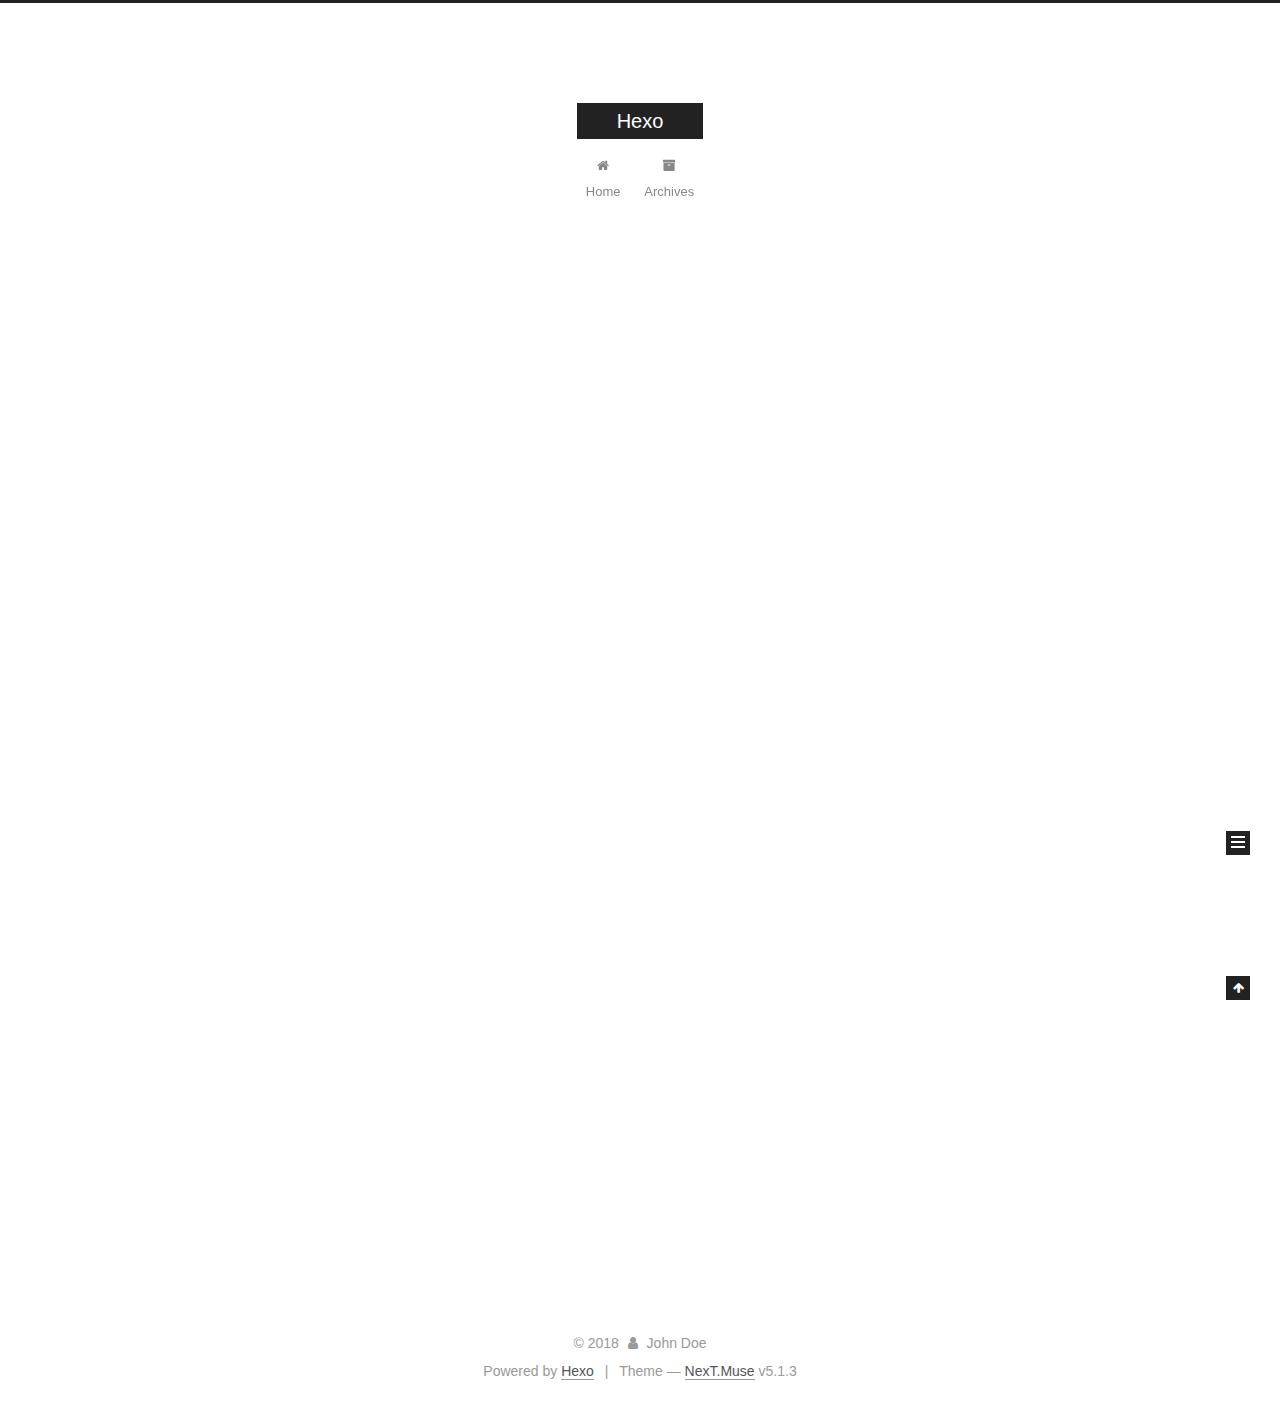
==== index.html @ 01092d9f "Site updated: 2018-11-16 22:41:00" ====
<!DOCTYPE html>



  


<html class="theme-next muse use-motion" lang="">
<head><meta name="generator" content="Hexo 3.8.0">
  <meta charset="UTF-8">
<meta http-equiv="X-UA-Compatible" content="IE=edge">
<meta name="viewport" content="width=device-width, initial-scale=1, maximum-scale=1">
<meta name="theme-color" content="#222">









<meta http-equiv="Cache-Control" content="no-transform">
<meta http-equiv="Cache-Control" content="no-siteapp">
















  
  
  <link href="/lib/fancybox/source/jquery.fancybox.css?v=2.1.5" rel="stylesheet" type="text/css">







<link href="/lib/font-awesome/css/font-awesome.min.css?v=4.6.2" rel="stylesheet" type="text/css">

<link href="/css/main.css?v=5.1.3" rel="stylesheet" type="text/css">


  <link rel="apple-touch-icon" sizes="180x180" href="/images/apple-touch-icon-next.png?v=5.1.3">


  <link rel="icon" type="image/png" sizes="32x32" href="/images/favicon-32x32-next.png?v=5.1.3">


  <link rel="icon" type="image/png" sizes="16x16" href="/images/favicon-16x16-next.png?v=5.1.3">


  <link rel="mask-icon" href="/images/logo.svg?v=5.1.3" color="#222">





  <meta name="keywords" content="Hexo, NexT">










<meta property="og:type" content="website">
<meta property="og:title" content="Hexo">
<meta property="og:url" content="http://yoursite.com/index.html">
<meta property="og:site_name" content="Hexo">
<meta property="og:locale" content="default">
<meta name="twitter:card" content="summary">
<meta name="twitter:title" content="Hexo">



<script type="text/javascript" id="hexo.configurations">
  var NexT = window.NexT || {};
  var CONFIG = {
    root: '/',
    scheme: 'Muse',
    version: '5.1.3',
    sidebar: {"position":"left","display":"post","offset":12,"b2t":false,"scrollpercent":false,"onmobile":false},
    fancybox: true,
    tabs: true,
    motion: {"enable":true,"async":false,"transition":{"post_block":"fadeIn","post_header":"slideDownIn","post_body":"slideDownIn","coll_header":"slideLeftIn","sidebar":"slideUpIn"}},
    duoshuo: {
      userId: '0',
      author: 'Author'
    },
    algolia: {
      applicationID: '',
      apiKey: '',
      indexName: '',
      hits: {"per_page":10},
      labels: {"input_placeholder":"Search for Posts","hits_empty":"We didn't find any results for the search: ${query}","hits_stats":"${hits} results found in ${time} ms"}
    }
  };
</script>



  <link rel="canonical" href="http://yoursite.com/">





  <title>Hexo</title>
  








</head>

<body itemscope="" itemtype="http://schema.org/WebPage" lang="default">

  
  
    
  

  <div class="container sidebar-position-left 
  page-home">
    <div class="headband"></div>

    <header id="header" class="header" itemscope="" itemtype="http://schema.org/WPHeader">
      <div class="header-inner"><div class="site-brand-wrapper">
  <div class="site-meta ">
    

    <div class="custom-logo-site-title">
      <a href="/" class="brand" rel="start">
        <span class="logo-line-before"><i></i></span>
        <span class="site-title">Hexo</span>
        <span class="logo-line-after"><i></i></span>
      </a>
    </div>
      
        <p class="site-subtitle"></p>
      
  </div>

  <div class="site-nav-toggle">
    <button>
      <span class="btn-bar"></span>
      <span class="btn-bar"></span>
      <span class="btn-bar"></span>
    </button>
  </div>
</div>

<nav class="site-nav">
  

  
    <ul id="menu" class="menu">
      
        
        <li class="menu-item menu-item-home">
          <a href="/" rel="section">
            
              <i class="menu-item-icon fa fa-fw fa-home"></i> <br>
            
            Home
          </a>
        </li>
      
        
        <li class="menu-item menu-item-archives">
          <a href="/archives/" rel="section">
            
              <i class="menu-item-icon fa fa-fw fa-archive"></i> <br>
            
            Archives
          </a>
        </li>
      

      
    </ul>
  

  
</nav>



 </div>
    </header>

    <main id="main" class="main">
      <div class="main-inner">
        <div class="content-wrap">
          <div id="content" class="content">
            
  <section id="posts" class="posts-expand">
    
      

  

  
  
  

  <article class="post post-type-normal" itemscope="" itemtype="http://schema.org/Article">
  
  
  
  <div class="post-block">
    <link itemprop="mainEntityOfPage" href="http://yoursite.com/2018/11/16/hello-world/">

    <span hidden itemprop="author" itemscope="" itemtype="http://schema.org/Person">
      <meta itemprop="name" content="John Doe">
      <meta itemprop="description" content="">
      <meta itemprop="image" content="/images/avatar.gif">
    </span>

    <span hidden itemprop="publisher" itemscope="" itemtype="http://schema.org/Organization">
      <meta itemprop="name" content="Hexo">
    </span>

    
      <header class="post-header">

        
        
          <h1 class="post-title" itemprop="name headline">
                
                <a class="post-title-link" href="/2018/11/16/hello-world/" itemprop="url">Hello World</a></h1>
        

        <div class="post-meta">
          <span class="post-time">
            
              <span class="post-meta-item-icon">
                <i class="fa fa-calendar-o"></i>
              </span>
              
                <span class="post-meta-item-text">Posted on</span>
              
              <time title="Post created" itemprop="dateCreated datePublished" datetime="2018-11-16T21:44:17+08:00">
                2018-11-16
              </time>
            

            

            
          </span>

          

          
            
          

          
          

          

          

          

        </div>
      </header>
    

    
    
    
    <div class="post-body" itemprop="articleBody">

      
      

      
        
          
            <p>Welcome to <a href="https://hexo.io/" target="_blank" rel="noopener">Hexo</a>! This is your very first post. Check <a href="https://hexo.io/docs/" target="_blank" rel="noopener">documentation</a> for more info. If you get any problems when using Hexo, you can find the answer in <a href="https://hexo.io/docs/troubleshooting.html" target="_blank" rel="noopener">troubleshooting</a> or you can ask me on <a href="https://github.com/hexojs/hexo/issues" target="_blank" rel="noopener">GitHub</a>.</p>
<h2 id="Quick-Start"><a href="#Quick-Start" class="headerlink" title="Quick Start"></a>Quick Start</h2><h3 id="Create-a-new-post"><a href="#Create-a-new-post" class="headerlink" title="Create a new post"></a>Create a new post</h3><figure class="highlight bash"><table><tr><td class="gutter"><pre><span class="line">1</span><br></pre></td><td class="code"><pre><span class="line">$ hexo new <span class="string">"My New Post"</span></span><br></pre></td></tr></table></figure>
<p>More info: <a href="https://hexo.io/docs/writing.html" target="_blank" rel="noopener">Writing</a></p>
<h3 id="Run-server"><a href="#Run-server" class="headerlink" title="Run server"></a>Run server</h3><figure class="highlight bash"><table><tr><td class="gutter"><pre><span class="line">1</span><br></pre></td><td class="code"><pre><span class="line">$ hexo server</span><br></pre></td></tr></table></figure>
<p>More info: <a href="https://hexo.io/docs/server.html" target="_blank" rel="noopener">Server</a></p>
<h3 id="Generate-static-files"><a href="#Generate-static-files" class="headerlink" title="Generate static files"></a>Generate static files</h3><figure class="highlight bash"><table><tr><td class="gutter"><pre><span class="line">1</span><br></pre></td><td class="code"><pre><span class="line">$ hexo generate</span><br></pre></td></tr></table></figure>
<p>More info: <a href="https://hexo.io/docs/generating.html" target="_blank" rel="noopener">Generating</a></p>
<h3 id="Deploy-to-remote-sites"><a href="#Deploy-to-remote-sites" class="headerlink" title="Deploy to remote sites"></a>Deploy to remote sites</h3><figure class="highlight bash"><table><tr><td class="gutter"><pre><span class="line">1</span><br></pre></td><td class="code"><pre><span class="line">$ hexo deploy</span><br></pre></td></tr></table></figure>
<p>More info: <a href="https://hexo.io/docs/deployment.html" target="_blank" rel="noopener">Deployment</a></p>

          
        
      
    </div>
    
    
    

    

    

    

    <footer class="post-footer">
      

      

      

      
      
        <div class="post-eof"></div>
      
    </footer>
  </div>
  
  
  
  </article>


    
  </section>

  


          </div>
          


          

        </div>
        
          
  
  <div class="sidebar-toggle">
    <div class="sidebar-toggle-line-wrap">
      <span class="sidebar-toggle-line sidebar-toggle-line-first"></span>
      <span class="sidebar-toggle-line sidebar-toggle-line-middle"></span>
      <span class="sidebar-toggle-line sidebar-toggle-line-last"></span>
    </div>
  </div>

  <aside id="sidebar" class="sidebar">
    
    <div class="sidebar-inner">

      

      

      <section class="site-overview-wrap sidebar-panel sidebar-panel-active">
        <div class="site-overview">
          <div class="site-author motion-element" itemprop="author" itemscope="" itemtype="http://schema.org/Person">
            
              <p class="site-author-name" itemprop="name">John Doe</p>
              <p class="site-description motion-element" itemprop="description"></p>
          </div>

          <nav class="site-state motion-element">

            
              <div class="site-state-item site-state-posts">
              
                <a href="/archives/">
              
                  <span class="site-state-item-count">1</span>
                  <span class="site-state-item-name">posts</span>
                </a>
              </div>
            

            

            

          </nav>

          

          <div class="links-of-author motion-element">
            
          </div>

          
          

          
          

          

        </div>
      </section>

      

      

    </div>
  </aside>


        
      </div>
    </main>

    <footer id="footer" class="footer">
      <div class="footer-inner">
        <div class="copyright">&copy; <span itemprop="copyrightYear">2018</span>
  <span class="with-love">
    <i class="fa fa-user"></i>
  </span>
  <span class="author" itemprop="copyrightHolder">John Doe</span>

  
</div>


  <div class="powered-by">Powered by <a class="theme-link" target="_blank" href="https://hexo.io">Hexo</a></div>



  <span class="post-meta-divider">|</span>



  <div class="theme-info">Theme &mdash; <a class="theme-link" target="_blank" href="https://github.com/iissnan/hexo-theme-next">NexT.Muse</a> v5.1.3</div>




        







        
      </div>
    </footer>

    
      <div class="back-to-top">
        <i class="fa fa-arrow-up"></i>
        
      </div>
    

    

  </div>

  

<script type="text/javascript">
  if (Object.prototype.toString.call(window.Promise) !== '[object Function]') {
    window.Promise = null;
  }
</script>









  












  
  
    <script type="text/javascript" src="/lib/jquery/index.js?v=2.1.3"></script>
  

  
  
    <script type="text/javascript" src="/lib/fastclick/lib/fastclick.min.js?v=1.0.6"></script>
  

  
  
    <script type="text/javascript" src="/lib/jquery_lazyload/jquery.lazyload.js?v=1.9.7"></script>
  

  
  
    <script type="text/javascript" src="/lib/velocity/velocity.min.js?v=1.2.1"></script>
  

  
  
    <script type="text/javascript" src="/lib/velocity/velocity.ui.min.js?v=1.2.1"></script>
  

  
  
    <script type="text/javascript" src="/lib/fancybox/source/jquery.fancybox.pack.js?v=2.1.5"></script>
  


  


  <script type="text/javascript" src="/js/src/utils.js?v=5.1.3"></script>

  <script type="text/javascript" src="/js/src/motion.js?v=5.1.3"></script>



  
  

  

  


  <script type="text/javascript" src="/js/src/bootstrap.js?v=5.1.3"></script>



  


  




	





  





  












  





  

  

  

  
  

  

  

  

</body>
</html>
---- css/main.css ----
/* normalize.css v3.0.2 | MIT License | git.io/normalize */
html {
  font-family: sans-serif; /* 1 */
  -ms-text-size-adjust: 100%; /* 2 */
  -webkit-text-size-adjust: 100%; /* 2 */
}
body {
  margin: 0;
}
article,
aside,
details,
figcaption,
figure,
footer,
header,
hgroup,
main,
menu,
nav,
section,
summary {
  display: block;
}
audio,
canvas,
progress,
video {
  display: inline-block; /* 1 */
  vertical-align: baseline; /* 2 */
}
audio:not([controls]) {
  display: none;
  height: 0;
}
[hidden],
template {
  display: none;
}
a {
  background-color: transparent;
}
a:active,
a:hover {
  outline: 0;
}
abbr[title] {
  border-bottom: 1px dotted;
}
b,
strong {
  font-weight: bold;
}
dfn {
  font-style: italic;
}
h1 {
  font-size: 2em;
  margin: 0.67em 0;
}
mark {
  background: #ff0;
  color: #000;
}
small {
  font-size: 80%;
}
sub,
sup {
  font-size: 75%;
  line-height: 0;
  position: relative;
  vertical-align: baseline;
}
sup {
  top: -0.5em;
}
sub {
  bottom: -0.25em;
}
img {
  border: 0;
}
svg:not(:root) {
  overflow: hidden;
}
figure {
  margin: 1em 40px;
}
hr {
  -moz-box-sizing: content-box;
  box-sizing: content-box;
  height: 0;
}
pre {
  overflow: auto;
}
code,
kbd,
pre,
samp {
  font-family: monospace, monospace;
  font-size: 1em;
}
button,
input,
optgroup,
select,
textarea {
  color: inherit; /* 1 */
  font: inherit; /* 2 */
  margin: 0; /* 3 */
}
button {
  overflow: visible;
}
button,
select {
  text-transform: none;
}
button,
html input[type="button"],
input[type="reset"],
input[type="submit"] {
  -webkit-appearance: button; /* 2 */
  cursor: pointer; /* 3 */
}
button[disabled],
html input[disabled] {
  cursor: default;
}
button::-moz-focus-inner,
input::-moz-focus-inner {
  border: 0;
  padding: 0;
}
input {
  line-height: normal;
}
input[type="checkbox"],
input[type="radio"] {
  box-sizing: border-box; /* 1 */
  padding: 0; /* 2 */
}
input[type="number"]::-webkit-inner-spin-button,
input[type="number"]::-webkit-outer-spin-button {
  height: auto;
}
input[type="search"] {
  -webkit-appearance: textfield; /* 1 */
  -moz-box-sizing: content-box;
  -webkit-box-sizing: content-box; /* 2 */
  box-sizing: content-box;
}
input[type="search"]::-webkit-search-cancel-button,
input[type="search"]::-webkit-search-decoration {
  -webkit-appearance: none;
}
fieldset {
  border: 1px solid #c0c0c0;
  margin: 0 2px;
  padding: 0.35em 0.625em 0.75em;
}
legend {
  border: 0; /* 1 */
  padding: 0; /* 2 */
}
textarea {
  overflow: auto;
}
optgroup {
  font-weight: bold;
}
table {
  border-collapse: collapse;
  border-spacing: 0;
}
td,
th {
  padding: 0;
}
::selection {
  background: #262a30;
  color: #fff;
}
body {
  position: relative;
  font-family: 'Lato', "PingFang SC", "Microsoft YaHei", sans-serif;
  font-size: 14px;
  line-height: 2;
  color: #555;
  background: #fff;
}
@media (max-width: 767px) {
  body {
    padding-right: 0 !important;
  }
}
@media (min-width: 768px) and (max-width: 991px) {
  body {
    padding-right: 0 !important;
  }
}
@media (min-width: 1600px) {
  body {
    font-size: 16px;
  }
}
h1,
h2,
h3,
h4,
h5,
h6 {
  margin: 0;
  padding: 0;
  font-weight: bold;
  line-height: 1.5;
  font-family: 'Lato', "PingFang SC", "Microsoft YaHei", sans-serif;
}
h2,
h3,
h4,
h5,
h6 {
  margin: 20px 0 15px;
}
h1 {
  font-size: 22px;
}
@media (max-width: 767px) {
  h1 {
    font-size: 18px;
  }
}
h2 {
  font-size: 20px;
}
@media (max-width: 767px) {
  h2 {
    font-size: 16px;
  }
}
h3 {
  font-size: 18px;
}
@media (max-width: 767px) {
  h3 {
    font-size: 14px;
  }
}
h4 {
  font-size: 16px;
}
@media (max-width: 767px) {
  h4 {
    font-size: 12px;
  }
}
h5 {
  font-size: 14px;
}
@media (max-width: 767px) {
  h5 {
    font-size: 10px;
  }
}
h6 {
  font-size: 12px;
}
@media (max-width: 767px) {
  h6 {
    font-size: 8px;
  }
}
p {
  margin: 0 0 20px 0;
}
a {
  color: #555;
  text-decoration: none;
  outline: none;
  border-bottom: 1px solid #999;
  word-wrap: break-word;
}
a:hover {
  color: #222;
  border-bottom-color: #222;
}
blockquote {
  margin: 0;
  padding: 0;
}
img {
  display: block;
  margin: auto;
  max-width: 100%;
  height: auto;
}
hr {
  margin: 40px 0;
  height: 3px;
  border: none;
  background-color: #ddd;
  background-image: repeating-linear-gradient(-45deg, #fff, #fff 4px, transparent 4px, transparent 8px);
}
blockquote {
  padding: 0 15px;
  color: #666;
  border-left: 4px solid #ddd;
}
blockquote cite::before {
  content: "-";
  padding: 0 5px;
}
dt {
  font-weight: 700;
}
dd {
  margin: 0;
  padding: 0;
}
kbd {
  border: 1px solid #ccc;
  border-radius: 0.2em;
  box-shadow: 0.1em 0.1em 0.2em rgba(0,0,0,0.1);
  background-color: #f9f9f9;
  font-family: inherit;
  background-image: -webkit-linear-gradient(top, #eee, #fff, #eee);
  padding: 0.1em 0.3em;
  white-space: nowrap;
}
.text-left {
  text-align: left;
}
.text-center {
  text-align: center;
}
.text-right {
  text-align: right;
}
.text-justify {
  text-align: justify;
}
.text-nowrap {
  white-space: nowrap;
}
.text-lowercase {
  text-transform: lowercase;
}
.text-uppercase {
  text-transform: uppercase;
}
.text-capitalize {
  text-transform: capitalize;
}
.center-block {
  display: block;
  margin-left: auto;
  margin-right: auto;
}
.clearfix:before,
.clearfix:after {
  content: " ";
  display: table;
}
.clearfix:after {
  clear: both;
}
.pullquote {
  width: 45%;
}
.pullquote.left {
  float: left;
  margin-left: 5px;
  margin-right: 10px;
}
.pullquote.right {
  float: right;
  margin-left: 10px;
  margin-right: 5px;
}
.affix.affix.affix {
  position: fixed;
}
.translation {
  margin-top: -20px;
  font-size: 14px;
  color: #999;
}
.scrollbar-measure {
  width: 100px;
  height: 100px;
  overflow: scroll;
  position: absolute;
  top: -9999px;
}
.use-motion .motion-element {
  opacity: 0;
}
table {
  margin: 20px 0;
  width: 100%;
  border-collapse: collapse;
  border-spacing: 0;
  border: 1px solid #ddd;
  font-size: 14px;
  table-layout: fixed;
  word-wrap: break-all;
}
table>tbody>tr:nth-of-type(odd) {
  background-color: #f9f9f9;
}
table>tbody>tr:hover {
  background-color: #f5f5f5;
}
caption,
th,
td {
  padding: 8px;
  text-align: left;
  vertical-align: middle;
  font-weight: normal;
}
th,
td {
  border-bottom: 3px solid #ddd;
  border-right: 1px solid #eee;
}
th {
  padding-bottom: 10px;
  font-weight: 700;
}
td {
  border-bottom-width: 1px;
}
html,
body {
  height: 100%;
}
.container {
  position: relative;
  min-height: 100%;
}
.header-inner {
  margin: 0 auto;
  padding: 100px 0 70px;
  width: 700px;
}
@media (min-width: 1600px) {
  .container .header-inner {
    width: 900px;
  }
}
.main {
  padding-bottom: 150px;
}
.main-inner {
  margin: 0 auto;
  width: 700px;
}
@media (min-width: 1600px) {
  .container .main-inner {
    width: 900px;
  }
}
.footer {
  position: absolute;
  left: 0;
  bottom: 0;
  width: 100%;
  min-height: 50px;
}
.footer-inner {
  box-sizing: border-box;
  margin: 20px auto;
  width: 700px;
}
@media (min-width: 1600px) {
  .container .footer-inner {
    width: 900px;
  }
}
pre,
.highlight {
  overflow: auto;
  margin: 20px 0;
  padding: 0;
  font-size: 13px;
  color: #4d4d4c;
  background: #f7f7f7;
  line-height: 1.6;
}
pre,
code {
  font-family: consolas, Menlo, "PingFang SC", "Microsoft YaHei", monospace;
}
code {
  padding: 2px 4px;
  word-wrap: break-word;
  color: #555;
  background: #eee;
  border-radius: 3px;
  font-size: 13px;
}
pre {
  padding: 10px;
}
pre code {
  padding: 0;
  color: #4d4d4c;
  background: none;
  text-shadow: none;
}
.highlight {
  border-radius: 1px;
}
.highlight pre {
  border: none;
  margin: 0;
  padding: 10px 0;
}
.highlight table {
  margin: 0;
  width: auto;
  border: none;
}
.highlight td {
  border: none;
  padding: 0;
}
.highlight figcaption {
  font-size: 1em;
  color: #4d4d4c;
  line-height: 1em;
  margin-bottom: 1em;
}
.highlight figcaption:before,
.highlight figcaption:after {
  content: " ";
  display: table;
}
.highlight figcaption:after {
  clear: both;
}
.highlight figcaption a {
  float: right;
  color: #4d4d4c;
}
.highlight figcaption a:hover {
  border-bottom-color: #4d4d4c;
}
.highlight .gutter pre {
  padding-left: 10px;
  padding-right: 10px;
  color: #869194;
  text-align: right;
  background-color: #eff2f3;
}
.highlight .code pre {
  width: 100%;
  padding-left: 10px;
  padding-right: 10px;
  background-color: #f7f7f7;
}
.highlight .line {
  height: 20px;
}
.gutter {
  -webkit-user-select: none;
  -moz-user-select: none;
  -ms-user-select: none;
  user-select: none;
}
.gist table {
  width: auto;
}
.gist table td {
  border: none;
}
pre .deletion {
  background: #fdd;
}
pre .addition {
  background: #dfd;
}
pre .meta {
  color: #8959a8;
}
pre .comment {
  color: #8e908c;
}
pre .variable,
pre .attribute,
pre .tag,
pre .regexp,
pre .ruby .constant,
pre .xml .tag .title,
pre .xml .pi,
pre .xml .doctype,
pre .html .doctype,
pre .css .id,
pre .css .class,
pre .css .pseudo {
  color: #c82829;
}
pre .number,
pre .preprocessor,
pre .built_in,
pre .literal,
pre .params,
pre .constant,
pre .command {
  color: #f5871f;
}
pre .ruby .class .title,
pre .css .rules .attribute,
pre .string,
pre .value,
pre .inheritance,
pre .header,
pre .ruby .symbol,
pre .xml .cdata,
pre .special,
pre .number,
pre .formula {
  color: #718c00;
}
pre .title,
pre .css .hexcolor {
  color: #3e999f;
}
pre .function,
pre .python .decorator,
pre .python .title,
pre .ruby .function .title,
pre .ruby .title .keyword,
pre .perl .sub,
pre .javascript .title,
pre .coffeescript .title {
  color: #4271ae;
}
pre .keyword,
pre .javascript .function {
  color: #8959a8;
}
.full-image.full-image.full-image {
  border: none;
  max-width: 100%;
  width: auto;
  margin: 20px auto;
}
@media (min-width: 992px) {
  .full-image.full-image.full-image {
    max-width: none;
    width: 110%;
    margin: 25px -5%;
  }
}
.blockquote-center,
.page-home .post-type-quote blockquote,
.page-post-detail .post-type-quote blockquote {
  position: relative;
  margin: 40px 0;
  padding: 0;
  border-left: none;
  text-align: center;
}
.blockquote-center::before,
.page-home .post-type-quote blockquote::before,
.page-post-detail .post-type-quote blockquote::before,
.blockquote-center::after,
.page-home .post-type-quote blockquote::after,
.page-post-detail .post-type-quote blockquote::after {
  position: absolute;
  content: ' ';
  display: block;
  width: 100%;
  height: 24px;
  opacity: 0.2;
  background-repeat: no-repeat;
  background-position: 0 -6px;
  background-size: 22px 22px;
}
.blockquote-center::before,
.page-home .post-type-quote blockquote::before,
.page-post-detail .post-type-quote blockquote::before {
  top: -20px;
  background-image: url("../images/quote-l.svg");
  border-top: 1px solid #ccc;
}
.blockquote-center::after,
.page-home .post-type-quote blockquote::after,
.page-post-detail .post-type-quote blockquote::after {
  bottom: -20px;
  background-image: url("../images/quote-r.svg");
  border-bottom: 1px solid #ccc;
  background-position: 100% 8px;
}
.blockquote-center p,
.page-home .post-type-quote blockquote p,
.page-post-detail .post-type-quote blockquote p,
.blockquote-center div,
.page-home .post-type-quote blockquote div,
.page-post-detail .post-type-quote blockquote div {
  text-align: center;
}
.post .post-body .group-picture img {
  box-sizing: border-box;
  padding: 0 3px;
  border: none;
}
.post .group-picture-row {
  overflow: hidden;
  margin-top: 6px;
}
.post .group-picture-row:first-child {
  margin-top: 0;
}
.post .group-picture-column {
  float: left;
}
.page-post-detail .post-body .group-picture-column {
  float: none;
  margin-top: 10px;
  width: auto !important;
}
.page-post-detail .post-body .group-picture-column img {
  margin: 0 auto;
}
.page-archive .group-picture-container {
  overflow: hidden;
}
.page-archive .group-picture-row {
  float: left;
}
.page-archive .group-picture-row:first-child {
  margin-top: 6px;
}
.page-archive .group-picture-column {
  max-width: 150px;
  max-height: 150px;
}
.post-body .note {
  position: relative;
  padding: 15px;
  margin-bottom: 20px;
  border: 1px solid #eee;
  border-left-width: 5px;
  border-radius: 3px;
}
.post-body .note h2,
.post-body .note h3,
.post-body .note h4,
.post-body .note h5,
.post-body .note h6 {
  margin-top: 0;
  margin-bottom: 0;
  border-bottom: initial;
  padding-top: 0 !important;
}
.post-body .note p:first-child,
.post-body .note ul:first-child,
.post-body .note ol:first-child,
.post-body .note table:first-child,
.post-body .note pre:first-child,
.post-body .note blockquote:first-child {
  margin-top: 0;
}
.post-body .note p:last-child,
.post-body .note ul:last-child,
.post-body .note ol:last-child,
.post-body .note table:last-child,
.post-body .note pre:last-child,
.post-body .note blockquote:last-child {
  margin-bottom: 0;
}
.post-body .note.default {
  border-left-color: #777;
}
.post-body .note.default h2,
.post-body .note.default h3,
.post-body .note.default h4,
.post-body .note.default h5,
.post-body .note.default h6 {
  color: #777;
}
.post-body .note.primary {
  border-left-color: #6f42c1;
}
.post-body .note.primary h2,
.post-body .note.primary h3,
.post-body .note.primary h4,
.post-body .note.primary h5,
.post-body .note.primary h6 {
  color: #6f42c1;
}
.post-body .note.info {
  border-left-color: #428bca;
}
.post-body .note.info h2,
.post-body .note.info h3,
.post-body .note.info h4,
.post-body .note.info h5,
.post-body .note.info h6 {
  color: #428bca;
}
.post-body .note.success {
  border-left-color: #5cb85c;
}
.post-body .note.success h2,
.post-body .note.success h3,
.post-body .note.success h4,
.post-body .note.success h5,
.post-body .note.success h6 {
  color: #5cb85c;
}
.post-body .note.warning {
  border-left-color: #f0ad4e;
}
.post-body .note.warning h2,
.post-body .note.warning h3,
.post-body .note.warning h4,
.post-body .note.warning h5,
.post-body .note.warning h6 {
  color: #f0ad4e;
}
.post-body .note.danger {
  border-left-color: #d9534f;
}
.post-body .note.danger h2,
.post-body .note.danger h3,
.post-body .note.danger h4,
.post-body .note.danger h5,
.post-body .note.danger h6 {
  color: #d9534f;
}
.post-body .label {
  display: inline;
  padding: 0 2px;
  white-space: nowrap;
}
.post-body .label.default {
  background-color: #f0f0f0;
}
.post-body .label.primary {
  background-color: #efe6f7;
}
.post-body .label.info {
  background-color: #e5f2f8;
}
.post-body .label.success {
  background-color: #e7f4e9;
}
.post-body .label.warning {
  background-color: #fcf6e1;
}
.post-body .label.danger {
  background-color: #fae8eb;
}
.post-body .tabs {
  position: relative;
  display: block;
  margin-bottom: 20px;
  padding-top: 10px;
}
.post-body .tabs ul.nav-tabs {
  margin: 0;
  padding: 0;
  display: flex;
  margin-bottom: -1px;
}
@media (max-width: 413px) {
  .post-body .tabs ul.nav-tabs {
    display: block;
    margin-bottom: 5px;
  }
}
.post-body .tabs ul.nav-tabs li.tab {
  list-style-type: none !important;
  margin: 0 0.25em 0 0;
  border-top: 3px solid transparent;
  border-left: 1px solid transparent;
  border-right: 1px solid transparent;
}
@media (max-width: 413px) {
  .post-body .tabs ul.nav-tabs li.tab {
    margin: initial;
    border-top: 1px solid transparent;
    border-left: 3px solid transparent;
    border-right: 1px solid transparent;
    border-bottom: 1px solid transparent;
  }
}
.post-body .tabs ul.nav-tabs li.tab a {
  outline: 0;
  border-bottom: initial;
  display: block;
  line-height: 1.8em;
  padding: 0.25em 0.75em;
  transition-duration: 0.2s;
  transition-timing-function: ease-out;
  transition-delay: 0s;
}
.post-body .tabs ul.nav-tabs li.tab a i {
  width: 1.285714285714286em;
}
.post-body .tabs ul.nav-tabs li.tab.active {
  border-top: 3px solid #fc6423;
  border-left: 1px solid #ddd;
  border-right: 1px solid #ddd;
  background-color: #fff;
}
@media (max-width: 413px) {
  .post-body .tabs ul.nav-tabs li.tab.active {
    border-top: 1px solid #ddd;
    border-left: 3px solid #fc6423;
    border-right: 1px solid #ddd;
    border-bottom: 1px solid #ddd;
  }
}
.post-body .tabs ul.nav-tabs li.tab.active a {
  cursor: default;
  color: #555;
}
.post-body .tabs .tab-content {
  background-color: #fff;
}
.post-body .tabs .tab-content .tab-pane {
  border: 1px solid #ddd;
  padding: 20px 20px 0 20px;
}
.post-body .tabs .tab-content .tab-pane:not(.active) {
  display: none !important;
}
.post-body .tabs .tab-content .tab-pane.active {
  display: block !important;
}
.btn {
  display: inline-block;
  padding: 0 20px;
  font-size: 14px;
  color: #fff;
  background: #222;
  border: 2px solid #222;
  text-decoration: none;
  border-radius: 0;
  transition-property: background-color;
  transition-duration: 0.2s;
  transition-timing-function: ease-in-out;
  transition-delay: 0s;
  line-height: 2;
}
.btn:hover {
  border-color: #222;
  color: #222;
  background: #fff;
}
.btn +.btn {
  margin: 0 0 8px 8px;
}
.btn .fa-fw {
  width: 1.285714285714286em;
  text-align: left;
}
.btn-bar {
  display: block;
  width: 22px;
  height: 2px;
  background: #555;
  border-radius: 1px;
}
.btn-bar+.btn-bar {
  margin-top: 4px;
}
.pagination {
  margin: 120px 0 40px;
  text-align: center;
  border-top: 1px solid #eee;
}
.page-number-basic,
.pagination .prev,
.pagination .next,
.pagination .page-number,
.pagination .space {
  display: inline-block;
  position: relative;
  top: -1px;
  margin: 0 10px;
  padding: 0 11px;
}
@media (max-width: 767px) {
  .page-number-basic,
  .pagination .prev,
  .pagination .next,
  .pagination .page-number,
  .pagination .space {
    margin: 0 5px;
  }
}
.pagination .prev,
.pagination .next,
.pagination .page-number {
  border-bottom: 0;
  border-top: 1px solid #eee;
  transition-property: border-color;
  transition-duration: 0.2s;
  transition-timing-function: ease-in-out;
  transition-delay: 0s;
}
.pagination .prev:hover,
.pagination .next:hover,
.pagination .page-number:hover {
  border-top-color: #222;
}
.pagination .space {
  padding: 0;
  margin: 0;
}
.pagination .prev {
  margin-left: 0;
}
.pagination .next {
  margin-right: 0;
}
.pagination .page-number.current {
  color: #fff;
  background: #ccc;
  border-top-color: #ccc;
}
@media (max-width: 767px) {
  .pagination {
    border-top: none;
  }
  .pagination .prev,
  .pagination .next,
  .pagination .page-number {
    margin-bottom: 10px;
    border-top: 0;
    border-bottom: 1px solid #eee;
    padding: 0 10px;
  }
  .pagination .prev:hover,
  .pagination .next:hover,
  .pagination .page-number:hover {
    border-bottom-color: #222;
  }
}
.comments {
  margin: 60px 20px 0;
}
.tag-cloud {
  text-align: center;
}
.tag-cloud a {
  display: inline-block;
  margin: 10px;
}
.back-to-top {
  box-sizing: border-box;
  position: fixed;
  bottom: -100px;
  right: 30px;
  z-index: 1050;
  padding: 0 6px;
  width: 24px;
  background: #222;
  font-size: 12px;
  opacity: 1;
  color: #fff;
  cursor: pointer;
  text-align: center;
  -webkit-transform: translateZ(0);
  transition-property: bottom;
  transition-duration: 0.2s;
  transition-timing-function: ease-in-out;
  transition-delay: 0s;
}
@media (min-width: 768px) and (max-width: 991px) {
  .back-to-top {
    display: none !important;
  }
}
@media (max-width: 767px) {
  .back-to-top {
    display: none !important;
  }
}
.back-to-top.back-to-top-on {
  bottom: 19px;
}
.header {
  background: transparent;
}
.header-inner {
  position: relative;
}
.headband {
  height: 3px;
  background: #222;
}
.site-meta {
  margin: 0;
  text-align: center;
}
@media (max-width: 767px) {
  .site-meta {
    text-align: center;
  }
}
.brand {
  position: relative;
  display: inline-block;
  padding: 0 40px;
  color: #fff;
  background: #222;
  border-bottom: none;
}
.brand:hover {
  color: #fff;
}
.logo {
  display: inline-block;
  margin-right: 5px;
  line-height: 36px;
  vertical-align: top;
}
.site-title {
  display: inline-block;
  vertical-align: top;
  line-height: 36px;
  font-size: 20px;
  font-weight: normal;
  font-family: 'Lato', "PingFang SC", "Microsoft YaHei", sans-serif;
}
.site-subtitle {
  margin-top: 10px;
  font-size: 13px;
  color: #999;
}
.use-motion .brand {
  opacity: 0;
}
.use-motion .logo,
.use-motion .site-title,
.use-motion .site-subtitle {
  opacity: 0;
  position: relative;
  top: -10px;
}
.site-nav-toggle {
  display: none;
  position: absolute;
  top: 10px;
  left: 10px;
}
@media (max-width: 767px) {
  .site-nav-toggle {
    display: block;
  }
}
.site-nav-toggle button {
  margin-top: 2px;
  padding: 9px 10px;
  background: transparent;
  border: none;
}
@media (max-width: 767px) {
  .site-nav {
    display: none;
    margin: 0 -10px;
    padding: 0 10px;
    clear: both;
    border-top: 1px solid #ddd;
  }
}
@media (min-width: 768px) and (max-width: 991px) {
  .site-nav {
    display: block !important;
  }
}
@media (min-width: 992px) {
  .site-nav {
    display: block !important;
  }
}
.menu {
  margin-top: 20px;
  padding-left: 0;
  text-align: center;
}
.menu .menu-item {
  display: inline-block;
  margin: 0 10px;
  list-style: none;
}
@media screen and (max-width: 767px) {
  .menu .menu-item {
    margin-top: 10px;
  }
}
.menu .menu-item a {
  display: block;
  font-size: 13px;
  line-height: inherit;
  border-bottom: 1px solid transparent;
  transition-property: border-color;
  transition-duration: 0.2s;
  transition-timing-function: ease-in-out;
  transition-delay: 0s;
}
.menu .menu-item a:hover {
  border-bottom-color: #222;
}
.menu .menu-item .fa {
  margin-right: 5px;
}
.use-motion .menu-item {
  opacity: 0;
}
.post-body {
  font-family: 'Lato', "PingFang SC", "Microsoft YaHei", sans-serif;
}
@media (max-width: 767px) {
  .post-body {
    word-break: break-word;
  }
}
.post-body .fancybox img {
  display: block !important;
  margin: 0 auto;
  cursor: pointer;
  cursor: zoom-in;
  cursor: -webkit-zoom-in;
}
.post-body .image-caption,
.post-body .figure .caption {
  margin: -20px auto 15px;
  text-align: center;
  font-size: 14px;
  color: #999;
  font-weight: bold;
  line-height: 1;
}
.post-sticky-flag {
  display: inline-block;
  font-size: 16px;
  -ms-transform: rotate(30deg);
  -webkit-transform: rotate(30deg);
  -moz-transform: rotate(30deg);
  -ms-transform: rotate(30deg);
  -o-transform: rotate(30deg);
  transform: rotate(30deg);
}
.use-motion .post-block,
.use-motion .pagination,
.use-motion .comments {
  opacity: 0;
}
.use-motion .post-header {
  opacity: 0;
}
.use-motion .post-body {
  opacity: 0;
}
.use-motion .collection-title {
  opacity: 0;
}
.posts-expand {
  padding-top: 40px;
}
@media (max-width: 767px) {
  .posts-expand {
    margin: 0 20px;
  }
  .post-body pre .gutter pre {
    padding-right: 10px;
  }
  .post-body .highlight {
    margin-left: 0px;
    margin-right: 0px;
    padding: 0;
  }
  .post-body .highlight .gutter pre {
    padding-right: 10px;
  }
}
@media (min-width: 992px) {
  .posts-expand .post-body {
    text-align: justify;
  }
}
.posts-expand .post-body h2,
.posts-expand .post-body h3,
.posts-expand .post-body h4,
.posts-expand .post-body h5,
.posts-expand .post-body h6 {
  padding-top: 10px;
}
.posts-expand .post-body h2 .header-anchor,
.posts-expand .post-body h3 .header-anchor,
.posts-expand .post-body h4 .header-anchor,
.posts-expand .post-body h5 .header-anchor,
.posts-expand .post-body h6 .header-anchor {
  float: right;
  margin-left: 10px;
  color: #ccc;
  border-bottom-style: none;
  visibility: hidden;
}
.posts-expand .post-body h2 .header-anchor:hover,
.posts-expand .post-body h3 .header-anchor:hover,
.posts-expand .post-body h4 .header-anchor:hover,
.posts-expand .post-body h5 .header-anchor:hover,
.posts-expand .post-body h6 .header-anchor:hover {
  color: inherit;
}
.posts-expand .post-body h2:hover .header-anchor,
.posts-expand .post-body h3:hover .header-anchor,
.posts-expand .post-body h4:hover .header-anchor,
.posts-expand .post-body h5:hover .header-anchor,
.posts-expand .post-body h6:hover .header-anchor {
  visibility: visible;
}
.posts-expand .post-body ul li {
  list-style: circle;
}
.posts-expand .post-body img {
  box-sizing: border-box;
  margin: auto;
  padding: 3px;
  border: 1px solid #ddd;
}
.posts-expand .post-body .fancybox img {
  margin: 0 auto 25px;
}
@media (max-width: 767px) {
  .posts-collapse {
    margin: 0 20px;
  }
  .posts-collapse .post-title,
  .posts-collapse .post-meta {
    display: block;
    width: auto;
    text-align: left;
  }
}
.posts-collapse {
  position: relative;
  z-index: 1010;
  margin-left: 55px;
}
.posts-collapse::after {
  content: " ";
  position: absolute;
  top: 20px;
  left: 0;
  margin-left: -2px;
  width: 4px;
  height: 100%;
  background: #f5f5f5;
  z-index: -1;
}
@media (max-width: 767px) {
  .posts-collapse {
    margin: 0 20px;
  }
}
.posts-collapse .collection-title {
  position: relative;
  margin: 60px 0;
}
.posts-collapse .collection-title h1,
.posts-collapse .collection-title h2 {
  margin-left: 20px;
}
.posts-collapse .collection-title small {
  color: #bbb;
  margin-left: 5px;
}
.posts-collapse .collection-title::before {
  content: " ";
  position: absolute;
  left: 0;
  top: 50%;
  margin-left: -4px;
  margin-top: -4px;
  width: 8px;
  height: 8px;
  background: #bbb;
  border-radius: 50%;
}
.posts-collapse .post {
  margin: 30px 0;
}
.posts-collapse .post-header {
  position: relative;
  transition-duration: 0.2s;
  transition-timing-function: ease-in-out;
  transition-delay: 0s;
  transition-property: border;
  border-bottom: 1px dashed #ccc;
}
.posts-collapse .post-header::before {
  content: " ";
  position: absolute;
  left: 0;
  top: 12px;
  width: 6px;
  height: 6px;
  margin-left: -4px;
  background: #bbb;
  border-radius: 50%;
  border: 1px solid #fff;
  transition-duration: 0.2s;
  transition-timing-function: ease-in-out;
  transition-delay: 0s;
  transition-property: background;
}
.posts-collapse .post-header:hover {
  border-bottom-color: #666;
}
.posts-collapse .post-header:hover::before {
  background: #222;
}
.posts-collapse .post-meta {
  position: absolute;
  font-size: 12px;
  left: 20px;
  top: 5px;
}
.posts-collapse .post-comments-count {
  display: none;
}
.posts-collapse .post-title {
  margin-left: 60px;
  font-size: 16px;
  font-weight: normal;
  line-height: inherit;
}
.posts-collapse .post-title::after {
  margin-left: 3px;
  opacity: 0.6;
}
.posts-collapse .post-title a {
  color: #666;
  border-bottom: none;
}
.page-home .post-type-quote .post-header,
.page-post-detail .post-type-quote .post-header,
.page-home .post-type-quote .post-tags,
.page-post-detail .post-type-quote .post-tags {
  display: none;
}
.posts-expand .post-title {
  text-align: center;
  word-break: break-word;
  font-weight: 400;
}
.posts-expand .post-title-link {
  display: inline-block;
  position: relative;
  color: #555;
  border-bottom: none;
  line-height: 1.2;
  vertical-align: top;
}
.posts-expand .post-title-link::before {
  content: "";
  position: absolute;
  width: 100%;
  height: 2px;
  bottom: 0;
  left: 0;
  background-color: #000;
  visibility: hidden;
  -webkit-transform: scaleX(0);
  -moz-transform: scaleX(0);
  -ms-transform: scaleX(0);
  -o-transform: scaleX(0);
  transform: scaleX(0);
  transition-duration: 0.2s;
  transition-timing-function: ease-in-out;
  transition-delay: 0s;
}
.posts-expand .post-title-link:hover::before {
  visibility: visible;
  -webkit-transform: scaleX(1);
  -moz-transform: scaleX(1);
  -ms-transform: scaleX(1);
  -o-transform: scaleX(1);
  transform: scaleX(1);
}
.posts-expand .post-title-link .fa {
  font-size: 16px;
}
.posts-expand .post-meta {
  margin: 3px 0 60px 0;
  color: #999;
  font-family: 'Lato', "PingFang SC", "Microsoft YaHei", sans-serif;
  font-size: 12px;
  text-align: center;
}
.posts-expand .post-meta .post-category-list {
  display: inline-block;
  margin: 0;
  padding: 3px;
}
.posts-expand .post-meta .post-category-list-link {
  color: #999;
}
.posts-expand .post-meta .post-description {
  font-size: 14px;
  margin-top: 2px;
}
.post-meta-divider {
  margin: 0 0.5em;
}
.post-meta-item-icon {
  margin-right: 3px;
}
@media (min-width: 768px) and (max-width: 991px) {
  .post-meta-item-icon {
    display: inline-block;
  }
}
@media (max-width: 767px) {
  .post-meta-item-icon {
    display: inline-block;
  }
}
@media (min-width: 768px) and (max-width: 991px) {
  .post-meta-item-text {
    display: none;
  }
}
@media (max-width: 767px) {
  .post-meta-item-text {
    display: none;
  }
}
@media (max-width: 767px) {
  .posts-expand .post-comments-count {
    display: none;
  }
}
.post-button {
  margin-top: 40px;
}
.posts-expand .post-tags {
  margin-top: 40px;
  text-align: center;
}
.posts-expand .post-tags a {
  display: inline-block;
  margin-right: 10px;
  font-size: 13px;
}
.post-nav {
  display: table;
  margin-top: 15px;
  width: 100%;
  border-top: 1px solid #eee;
}
.post-nav-divider {
  display: table-cell;
  width: 10%;
}
.post-nav-item {
  display: table-cell;
  padding: 10px 0 0 0;
  width: 45%;
  vertical-align: top;
}
.post-nav-item a {
  position: relative;
  display: block;
  line-height: 25px;
  font-size: 14px;
  color: #555;
  border-bottom: none;
}
.post-nav-item a:hover {
  color: #222;
  border-bottom: none;
}
.post-nav-item a:active {
  top: 2px;
}
.post-nav-item .fa {
  position: absolute;
  top: 8px;
  left: 0;
  font-size: 12px;
}
.post-nav-next a {
  padding-left: 15px;
}
.post-nav-prev {
  text-align: right;
}
.post-nav-prev a {
  padding-right: 15px;
}
.post-nav-prev .fa {
  right: 0;
  left: auto;
}
.posts-expand .post-eof {
  display: block;
  margin: 80px auto 60px;
  width: 8%;
  height: 1px;
  background: #ccc;
  text-align: center;
}
.post:last-child .post-eof.post-eof.post-eof {
  display: none;
}
.post-gallery {
  display: table;
  table-layout: fixed;
  width: 100%;
  border-collapse: separate;
}
.post-gallery-row {
  display: table-row;
}
.post-gallery .post-gallery-img {
  display: table-cell;
  text-align: center;
  vertical-align: middle;
  border: none;
}
.post-gallery .post-gallery-img img {
  max-width: 100%;
  max-height: 100%;
  border: none;
}
.fancybox-close,
.fancybox-close:hover {
  border: none;
}
.rtl.post-body p,
.rtl.post-body a,
.rtl.post-body h1,
.rtl.post-body h2,
.rtl.post-body h3,
.rtl.post-body h4,
.rtl.post-body h5,
.rtl.post-body h6,
.rtl.post-body li,
.rtl.post-body ul,
.rtl.post-body ol {
  direction: rtl;
  font-family: UKIJ Ekran;
}
.rtl.post-title {
  font-family: UKIJ Ekran;
}
.sidebar {
  position: fixed;
  right: 0;
  top: 0;
  bottom: 0;
  width: 0;
  z-index: 1040;
  box-shadow: inset 0 2px 6px #000;
  background: #222;
  -webkit-transform: translateZ(0);
}
.sidebar a {
  color: #999;
  border-bottom-color: #555;
}
.sidebar a:hover {
  color: #eee;
}
@media (min-width: 768px) and (max-width: 991px) {
  .sidebar {
    display: none !important;
  }
}
@media (max-width: 767px) {
  .sidebar {
    display: none !important;
  }
}
.sidebar-inner {
  position: relative;
  padding: 20px 10px;
  color: #999;
  text-align: center;
}
.site-overview-wrap {
  overflow: hidden;
}
.site-overview {
  overflow-y: auto;
  overflow-x: hidden;
}
.sidebar-toggle {
  position: fixed;
  right: 30px;
  bottom: 45px;
  width: 14px;
  height: 14px;
  padding: 5px;
  background: #222;
  line-height: 0;
  z-index: 1050;
  cursor: pointer;
  -webkit-transform: translateZ(0);
}
@media (min-width: 768px) and (max-width: 991px) {
  .sidebar-toggle {
    display: none !important;
  }
}
@media (max-width: 767px) {
  .sidebar-toggle {
    display: none !important;
  }
}
.sidebar-toggle-line {
  position: relative;
  display: inline-block;
  vertical-align: top;
  height: 2px;
  width: 100%;
  background: #fff;
  margin-top: 3px;
}
.sidebar-toggle-line:first-child {
  margin-top: 0;
}
.site-author-image {
  display: block;
  margin: 0 auto;
  padding: 2px;
  max-width: 96px;
  height: auto;
  border: 2px solid #333;
}
.site-author-name {
  margin: 5px 0 0;
  text-align: center;
  color: #f5f5f5;
  font-weight: normal;
}
.site-description {
  margin-top: 5px;
  text-align: center;
  font-size: 14px;
  color: #999;
}
.site-state {
  overflow: hidden;
  line-height: 1.4;
  white-space: nowrap;
  text-align: center;
}
.site-state-item {
  display: inline-block;
  padding: 0 15px;
  border-left: 1px solid #333;
}
.site-state-item:first-child {
  border-left: none;
}
.site-state-item a {
  border-bottom: none;
}
.site-state-item-count {
  display: block;
  text-align: center;
  color: inherit;
  font-weight: 600;
  font-size: 18px;
}
.site-state-item-name {
  font-size: 13px;
  color: inherit;
}
.feed-link {
  margin-top: 20px;
}
.feed-link a {
  display: inline-block;
  padding: 0 15px;
  color: #fc6423;
  border: 1px solid #fc6423;
  border-radius: 4px;
}
.feed-link a i {
  color: #fc6423;
  font-size: 14px;
}
.feed-link a:hover {
  color: #fff;
  background: #fc6423;
}
.feed-link a:hover i {
  color: #fff;
}
.links-of-author {
  margin-top: 20px;
}
.links-of-author a {
  display: inline-block;
  vertical-align: middle;
  margin-right: 10px;
  margin-bottom: 10px;
  border-bottom-color: #555;
  font-size: 13px;
}
.links-of-author a:before {
  display: inline-block;
  vertical-align: middle;
  margin-right: 3px;
  content: " ";
  width: 4px;
  height: 4px;
  border-radius: 50%;
  background: #9face4;
}
.links-of-blogroll {
  font-size: 13px;
}
.links-of-blogroll-title {
  margin-top: 20px;
  font-size: 14px;
  font-weight: 600;
}
.links-of-blogroll-list {
  margin: 0;
  padding: 0;
  list-style: none;
}
.links-of-blogroll-item {
  padding: 2px 10px;
}
.links-of-blogroll-item a {
  max-width: 280px;
  box-sizing: border-box;
  display: inline-block;
  overflow: hidden;
  white-space: nowrap;
  text-overflow: ellipsis;
}
.sidebar-nav {
  margin: 0 0 20px;
  padding-left: 0;
}
.sidebar-nav li {
  display: inline-block;
  cursor: pointer;
  border-bottom: 1px solid transparent;
  font-size: 14px;
  color: #555;
}
.sidebar-nav li:hover {
  color: #f5f5f5;
}
.page-post-detail .sidebar-nav-toc {
  padding: 0 5px;
}
.page-post-detail .sidebar-nav-overview {
  margin-left: 10px;
}
.sidebar-nav .sidebar-nav-active {
  color: #87daff;
  border-bottom-color: #87daff;
}
.sidebar-nav .sidebar-nav-active:hover {
  color: #87daff;
}
.sidebar-panel {
  display: none;
}
.sidebar-panel-active {
  display: block;
}
.post-toc-empty {
  font-size: 14px;
  color: #666;
}
.post-toc-wrap {
  overflow: hidden;
}
.post-toc {
  overflow: auto;
}
.post-toc ol {
  margin: 0;
  padding: 0 2px 5px 10px;
  text-align: left;
  list-style: none;
  font-size: 14px;
}
.post-toc ol > ol {
  padding-left: 0;
}
.post-toc ol a {
  transition-duration: 0.2s;
  transition-timing-function: ease-in-out;
  transition-delay: 0s;
  transition-property: all;
  color: #999;
  border-bottom-color: #555;
}
.post-toc ol a:hover {
  color: #ccc;
  border-bottom-color: #ccc;
}
.post-toc .nav-item {
  overflow: hidden;
  text-overflow: ellipsis;
  white-space: nowrap;
  line-height: 1.8;
}
.post-toc .nav .nav-child {
  display: none;
}
.post-toc .nav .active > .nav-child {
  display: block;
}
.post-toc .nav .active-current > .nav-child {
  display: block;
}
.post-toc .nav .active-current > .nav-child > .nav-item {
  display: block;
}
.post-toc .nav .active > a {
  color: #87daff;
  border-bottom-color: #87daff;
}
.post-toc .nav .active-current > a {
  color: #87daff;
}
.post-toc .nav .active-current > a:hover {
  color: #87daff;
}
.footer {
  font-size: 14px;
  color: #999;
}
.footer img {
  border: none;
}
.footer-inner {
  text-align: center;
}
.with-love {
  display: inline-block;
  margin: 0 5px;
}
.powered-by,
.theme-info {
  display: inline-block;
}
.cc-license {
  margin-top: 10px;
  text-align: center;
}
.cc-license .cc-opacity {
  opacity: 0.7;
  border-bottom: none;
}
.cc-license .cc-opacity:hover {
  opacity: 0.9;
}
.cc-license img {
  display: inline-block;
}
.theme-next #ds-thread #ds-reset {
  color: #555;
}
.theme-next #ds-thread #ds-reset .ds-replybox {
  margin-bottom: 30px;
}
.theme-next #ds-thread #ds-reset .ds-replybox .ds-avatar,
.theme-next #ds-reset .ds-avatar img {
  box-shadow: none;
}
.theme-next #ds-thread #ds-reset .ds-textarea-wrapper {
  border-color: #c7d4e1;
  background: none;
  border-top-right-radius: 3px;
  border-top-left-radius: 3px;
}
.theme-next #ds-thread #ds-reset .ds-textarea-wrapper textarea {
  height: 60px;
}
.theme-next #ds-reset .ds-rounded-top {
  border-radius: 0;
}
.theme-next #ds-thread #ds-reset .ds-post-toolbar {
  box-sizing: border-box;
  border: 1px solid #c7d4e1;
  background: #f6f8fa;
}
.theme-next #ds-thread #ds-reset .ds-post-options {
  height: 40px;
  border: none;
  background: none;
}
.theme-next #ds-thread #ds-reset .ds-toolbar-buttons {
  top: 11px;
}
.theme-next #ds-thread #ds-reset .ds-sync {
  top: 5px;
}
.theme-next #ds-thread #ds-reset .ds-post-button {
  top: 4px;
  right: 5px;
  width: 90px;
  height: 30px;
  border: 1px solid #c5ced7;
  border-radius: 3px;
  background-image: linear-gradient(#fbfbfc, #f5f7f9);
  color: #60676d;
}
.theme-next #ds-thread #ds-reset .ds-post-button:hover {
  background-position: 0 -30px;
  color: #60676d;
}
.theme-next #ds-thread #ds-reset .ds-comments-info {
  padding: 10px 0;
}
.theme-next #ds-thread #ds-reset .ds-sort {
  display: none;
}
.theme-next #ds-thread #ds-reset li.ds-tab a.ds-current {
  border: none;
  background: #f6f8fa;
  color: #60676d;
}
.theme-next #ds-thread #ds-reset li.ds-tab a.ds-current:hover {
  background-color: #e9f0f7;
  color: #60676d;
}
.theme-next #ds-thread #ds-reset li.ds-tab a {
  border-radius: 2px;
  padding: 5px;
}
.theme-next #ds-thread #ds-reset .ds-login-buttons p {
  color: #999;
  line-height: 36px;
}
.theme-next #ds-thread #ds-reset .ds-login-buttons .ds-service-list li {
  height: 28px;
}
.theme-next #ds-thread #ds-reset .ds-service-list a {
  background: none;
  padding: 5px;
  border: 1px solid;
  border-radius: 3px;
  text-align: center;
}
.theme-next #ds-thread #ds-reset .ds-service-list a:hover {
  color: #fff;
  background: #666;
}
.theme-next #ds-thread #ds-reset .ds-service-list .ds-weibo {
  color: #fc9b00;
  border-color: #fc9b00;
}
.theme-next #ds-thread #ds-reset .ds-service-list .ds-weibo:hover {
  background: #fc9b00;
}
.theme-next #ds-thread #ds-reset .ds-service-list .ds-qq {
  color: #60a3ec;
  border-color: #60a3ec;
}
.theme-next #ds-thread #ds-reset .ds-service-list .ds-qq:hover {
  background: #60a3ec;
}
.theme-next #ds-thread #ds-reset .ds-service-list .ds-renren {
  color: #2e7ac4;
  border-color: #2e7ac4;
}
.theme-next #ds-thread #ds-reset .ds-service-list .ds-renren:hover {
  background: #2e7ac4;
}
.theme-next #ds-thread #ds-reset .ds-service-list .ds-douban {
  color: #37994c;
  border-color: #37994c;
}
.theme-next #ds-thread #ds-reset .ds-service-list .ds-douban:hover {
  background: #37994c;
}
.theme-next #ds-thread #ds-reset .ds-service-list .ds-kaixin {
  color: #fef20d;
  border-color: #fef20d;
}
.theme-next #ds-thread #ds-reset .ds-service-list .ds-kaixin:hover {
  background: #fef20d;
}
.theme-next #ds-thread #ds-reset .ds-service-list .ds-netease {
  color: #f00;
  border-color: #f00;
}
.theme-next #ds-thread #ds-reset .ds-service-list .ds-netease:hover {
  background: #f00;
}
.theme-next #ds-thread #ds-reset .ds-service-list .ds-sohu {
  color: #ffcb05;
  border-color: #ffcb05;
}
.theme-next #ds-thread #ds-reset .ds-service-list .ds-sohu:hover {
  background: #ffcb05;
}
.theme-next #ds-thread #ds-reset .ds-service-list .ds-baidu {
  color: #2831e0;
  border-color: #2831e0;
}
.theme-next #ds-thread #ds-reset .ds-service-list .ds-baidu:hover {
  background: #2831e0;
}
.theme-next #ds-thread #ds-reset .ds-service-list .ds-google {
  color: #166bec;
  border-color: #166bec;
}
.theme-next #ds-thread #ds-reset .ds-service-list .ds-google:hover {
  background: #166bec;
}
.theme-next #ds-thread #ds-reset .ds-service-list .ds-weixin {
  color: #00ce0d;
  border-color: #00ce0d;
}
.theme-next #ds-thread #ds-reset .ds-service-list .ds-weixin:hover {
  background: #00ce0d;
}
.theme-next #ds-thread #ds-reset .ds-service-list .ds-more-services {
  border: none;
}
.theme-next #ds-thread #ds-reset .ds-service-list .ds-more-services:hover {
  background: none;
}
.theme-next #ds-reset .duoshuo-ua-admin {
  display: inline-block;
  color: #f00;
}
.theme-next #ds-reset .duoshuo-ua-platform,
.theme-next #ds-reset .duoshuo-ua-browser {
  color: #ccc;
}
.theme-next #ds-reset .duoshuo-ua-platform .fa,
.theme-next #ds-reset .duoshuo-ua-browser .fa {
  display: inline-block;
  margin-right: 3px;
}
.theme-next #ds-reset .duoshuo-ua-separator {
  display: inline-block;
  margin-left: 5px;
}
.theme-next .this_ua {
  background-color: #ccc !important;
  border-radius: 4px;
  padding: 0 5px !important;
  margin: 1px 1px !important;
  border: 1px solid #bbb !important;
  color: #fff;
  display: inline-block !important;
}
.theme-next .this_ua.admin {
  background-color: #d9534f !important;
  border-color: #d9534f !important;
}
.theme-next .this_ua.platform.iOS,
.theme-next .this_ua.platform.Mac,
.theme-next .this_ua.platform.Windows {
  background-color: #39b3d7 !important;
  border-color: #46b8da !important;
}
.theme-next .this_ua.platform.Linux {
  background-color: #3a3a3a !important;
  border-color: #1f1f1f !important;
}
.theme-next .this_ua.platform.Android {
  background-color: #00c47d !important;
  border-color: #01b171 !important;
}
.theme-next .this_ua.browser.Mobile,
.theme-next .this_ua.browser.Chrome {
  background-color: #5cb85c !important;
  border-color: #4cae4c !important;
}
.theme-next .this_ua.browser.Firefox {
  background-color: #f0ad4e !important;
  border-color: #eea236 !important;
}
.theme-next .this_ua.browser.Maxthon,
.theme-next .this_ua.browser.IE {
  background-color: #428bca !important;
  border-color: #357ebd !important;
}
.theme-next .this_ua.browser.baidu,
.theme-next .this_ua.browser.UCBrowser,
.theme-next .this_ua.browser.Opera {
  background-color: #d9534f !important;
  border-color: #d43f3a !important;
}
.theme-next .this_ua.browser.Android,
.theme-next .this_ua.browser.QQBrowser {
  background-color: #78ace9 !important;
  border-color: #4cae4c !important;
}
.post-spread {
  margin-top: 20px;
  text-align: center;
}
.jiathis_style {
  display: inline-block;
}
.jiathis_style a {
  border: none;
}
.fa {
  font-family: FontAwesome !important;
}
.post-spread {
  margin-top: 20px;
  text-align: center;
}
.bdshare-slide-button-box a {
  border: none;
}
.bdsharebuttonbox {
  display: inline-block;
}
.bdsharebuttonbox a {
  border: none;
}
.local-search-pop-overlay {
  position: fixed;
  width: 100%;
  height: 100%;
  top: 0;
  left: 0;
  z-index: 2080;
  background-color: rgba(0,0,0,0.3);
}
.local-search-popup {
  display: none;
  position: fixed;
  top: 10%;
  left: 50%;
  margin-left: -350px;
  width: 700px;
  height: 80%;
  padding: 0;
  background: #fff;
  color: #333;
  z-index: 9999;
  border-radius: 5px;
}
@media (max-width: 767px) {
  .local-search-popup {
    padding: 0;
    top: 0;
    left: 0;
    margin: 0;
    width: 100%;
    height: 100%;
    border-radius: 0;
  }
}
.local-search-popup ul.search-result-list {
  padding: 0;
  margin: 0 5px;
}
.local-search-popup p.search-result {
  border-bottom: 1px dashed #ccc;
  padding: 5px 0;
}
.local-search-popup a.search-result-title {
  font-weight: bold;
  font-size: 16px;
}
.local-search-popup .search-keyword {
  border-bottom: 1px dashed #f00;
  font-weight: bold;
  color: #f00;
}
.local-search-popup .local-search-header {
  padding: 5px;
  height: 36px;
  background: #f5f5f5;
  border-top-left-radius: 5px;
  border-top-right-radius: 5px;
}
.local-search-popup #local-search-result {
  overflow: auto;
  position: relative;
  padding: 5px 25px;
  height: calc(100% - 55px);
}
.local-search-popup .local-search-input-wrapper {
  display: inline-block;
  width: calc(100% - 90px);
  height: 36px;
  line-height: 36px;
  padding: 0 5px;
}
.local-search-popup .local-search-input-wrapper input {
  padding: 8px 0;
  height: 20px;
  display: block;
  width: 100%;
  outline: none;
  border: none;
  background: transparent;
  vertical-align: middle;
}
.local-search-popup .search-icon,
.local-search-popup .popup-btn-close {
  display: inline-block;
  font-size: 18px;
  color: #999;
  height: 36px;
  width: 18px;
  padding-left: 10px;
  padding-right: 10px;
}
.local-search-popup .search-icon {
  float: left;
}
.local-search-popup .popup-btn-close {
  border-left: 1px solid #eee;
  float: right;
  cursor: pointer;
}
.local-search-popup #no-result {
  position: absolute;
  left: 50%;
  top: 50%;
  -webkit-transform: translate(-50%, -50%);
  -webkit-transform: translate(-50%, -50%);
  -moz-transform: translate(-50%, -50%);
  -ms-transform: translate(-50%, -50%);
  -o-transform: translate(-50%, -50%);
  transform: translate(-50%, -50%);
  color: #ccc;
}
.site-uv,
.site-pv,
.page-pv {
  display: inline-block;
}
.site-uv .busuanzi-value,
.site-pv .busuanzi-value,
.page-pv .busuanzi-value {
  margin: 0 5px;
}
.site-uv {
  margin-right: 10px;
}
.site-uv::after {
  content: "|";
  padding-left: 10px;
}
.page-archive .archive-page-counter {
  position: relative;
  top: 3px;
  left: 20px;
}
@media (max-width: 767px) {
  .page-archive .archive-page-counter {
    top: 5px;
  }
}
.page-archive .posts-collapse .archive-move-on {
  position: absolute;
  top: 11px;
  left: 0;
  margin-left: -6px;
  width: 10px;
  height: 10px;
  opacity: 0.5;
  background: #555;
  border: 1px solid #fff;
  border-radius: 50%;
}
.category-all-page .category-all-title {
  text-align: center;
}
.category-all-page .category-all {
  margin-top: 20px;
}
.category-all-page .category-list {
  margin: 0;
  padding: 0;
  list-style: none;
}
.category-all-page .category-list-item {
  margin: 5px 10px;
}
.category-all-page .category-list-count {
  color: #bbb;
}
.category-all-page .category-list-count:before {
  display: inline;
  content: " (";
}
.category-all-page .category-list-count:after {
  display: inline;
  content: ") ";
}
.category-all-page .category-list-child {
  padding-left: 10px;
}
#schedule ul#event-list {
  padding-left: 30px;
}
#schedule ul#event-list hr {
  margin: 20px 0 45px 0 !important;
  background: #222;
}
#schedule ul#event-list hr:after {
  display: inline-block;
  content: 'NOW';
  background: #222;
  color: #fff;
  font-weight: bold;
  text-align: right;
  padding: 0 5px;
}
#schedule ul#event-list li.event {
  margin: 20px 0px;
  background: #f9f9f9;
  padding-left: 10px;
  min-height: 40px;
}
#schedule ul#event-list li.event h2.event-summary {
  margin: 0;
  padding-bottom: 3px;
}
#schedule ul#event-list li.event h2.event-summary:before {
  display: inline-block;
  font-family: FontAwesome;
  font-size: 8px;
  content: '\f111';
  vertical-align: middle;
  margin-right: 25px;
  color: #bbb;
}
#schedule ul#event-list li.event span.event-relative-time {
  display: inline-block;
  font-size: 12px;
  font-weight: 400;
  padding-left: 12px;
  color: #bbb;
}
#schedule ul#event-list li.event span.event-details {
  display: block;
  color: #bbb;
  margin-left: 56px;
  padding-top: 3px;
  padding-bottom: 6px;
  text-indent: -24px;
  line-height: 18px;
}
#schedule ul#event-list li.event span.event-details:before {
  text-indent: 0;
  display: inline-block;
  width: 14px;
  font-family: FontAwesome;
  text-align: center;
  margin-right: 9px;
  color: #bbb;
}
#schedule ul#event-list li.event span.event-details.event-location:before {
  content: '\f041';
}
#schedule ul#event-list li.event span.event-details.event-duration:before {
  content: '\f017';
}
#schedule ul#event-list li.event-past {
  background: #fcfcfc;
}
#schedule ul#event-list li.event-past > * {
  opacity: 0.6;
}
#schedule ul#event-list li.event-past h2.event-summary {
  color: #bbb;
}
#schedule ul#event-list li.event-past h2.event-summary:before {
  color: #dfdfdf;
}
#schedule ul#event-list li.event-now {
  background: #222;
  color: #fff;
  padding: 15px 0 15px 10px;
}
#schedule ul#event-list li.event-now h2.event-summary:before {
  -webkit-transform: scale(1.2);
  -moz-transform: scale(1.2);
  -ms-transform: scale(1.2);
  -o-transform: scale(1.2);
  transform: scale(1.2);
  color: #fff;
  animation: dot-flash 1s alternate infinite ease-in-out;
}
#schedule ul#event-list li.event-now * {
  color: #fff !important;
}
@-moz-keyframes dot-flash {
  from {
    opacity: 1;
    -webkit-transform: scale(1.1);
    -moz-transform: scale(1.1);
    -ms-transform: scale(1.1);
    -o-transform: scale(1.1);
    transform: scale(1.1);
  }
  to {
    opacity: 0;
    -webkit-transform: scale(1);
    -moz-transform: scale(1);
    -ms-transform: scale(1);
    -o-transform: scale(1);
    transform: scale(1);
  }
}
@-webkit-keyframes dot-flash {
  from {
    opacity: 1;
    -webkit-transform: scale(1.1);
    -moz-transform: scale(1.1);
    -ms-transform: scale(1.1);
    -o-transform: scale(1.1);
    transform: scale(1.1);
  }
  to {
    opacity: 0;
    -webkit-transform: scale(1);
    -moz-transform: scale(1);
    -ms-transform: scale(1);
    -o-transform: scale(1);
    transform: scale(1);
  }
}
@-o-keyframes dot-flash {
  from {
    opacity: 1;
    -webkit-transform: scale(1.1);
    -moz-transform: scale(1.1);
    -ms-transform: scale(1.1);
    -o-transform: scale(1.1);
    transform: scale(1.1);
  }
  to {
    opacity: 0;
    -webkit-transform: scale(1);
    -moz-transform: scale(1);
    -ms-transform: scale(1);
    -o-transform: scale(1);
    transform: scale(1);
  }
}
@keyframes dot-flash {
  from {
    opacity: 1;
    -webkit-transform: scale(1.1);
    -moz-transform: scale(1.1);
    -ms-transform: scale(1.1);
    -o-transform: scale(1.1);
    transform: scale(1.1);
  }
  to {
    opacity: 0;
    -webkit-transform: scale(1);
    -moz-transform: scale(1);
    -ms-transform: scale(1);
    -o-transform: scale(1);
    transform: scale(1);
  }
}
.page-post-detail .sidebar-toggle-line {
  background: #87daff;
}
.page-post-detail .comments {
  overflow: hidden;
}
@media (max-width: 767px) {
  .header-inner,
  .container .main-inner,
  .footer-inner {
    width: auto;
  }
}
embed {
  display: block;
  margin: 0px auto 25px auto;
}
.custom-logo .site-meta-headline {
  text-align: center;
}
.custom-logo .brand {
  background: none;
}
.custom-logo .site-title {
  margin: 10px auto 0;
  font-size: 24px;
  color: #222;
}
.custom-logo .site-title a {
  border: none;
}
.custom-logo-image {
  margin: 0 auto;
  padding: 5px;
  max-width: 150px;
  background: #fff;
}
@media (max-width: 767px) {
  .site-nav {
    position: absolute;
    left: 0;
    top: 52px;
    margin: 0;
    width: 100%;
    padding: 0;
    background: #fff;
    border-bottom: 1px solid #ddd;
    z-index: 1050;
  }
}
@media (max-width: 767px) {
  .menu {
    text-align: left;
  }
}
@media (max-width: 767px) {
  .menu .menu-item {
    display: block;
    margin: 0 10px;
    vertical-align: top;
  }
}
@media (max-width: 767px) {
  .menu .menu-item br {
    display: none;
  }
}
@media (max-width: 767px) {
  .menu .menu-item a {
    padding: 5px 10px;
  }
}
.menu .menu-item .fa {
  margin-right: 0;
}
.site-search form {
  display: none;
}
.links-of-blogroll-inline .links-of-blogroll-item {
  display: inline-block;
}
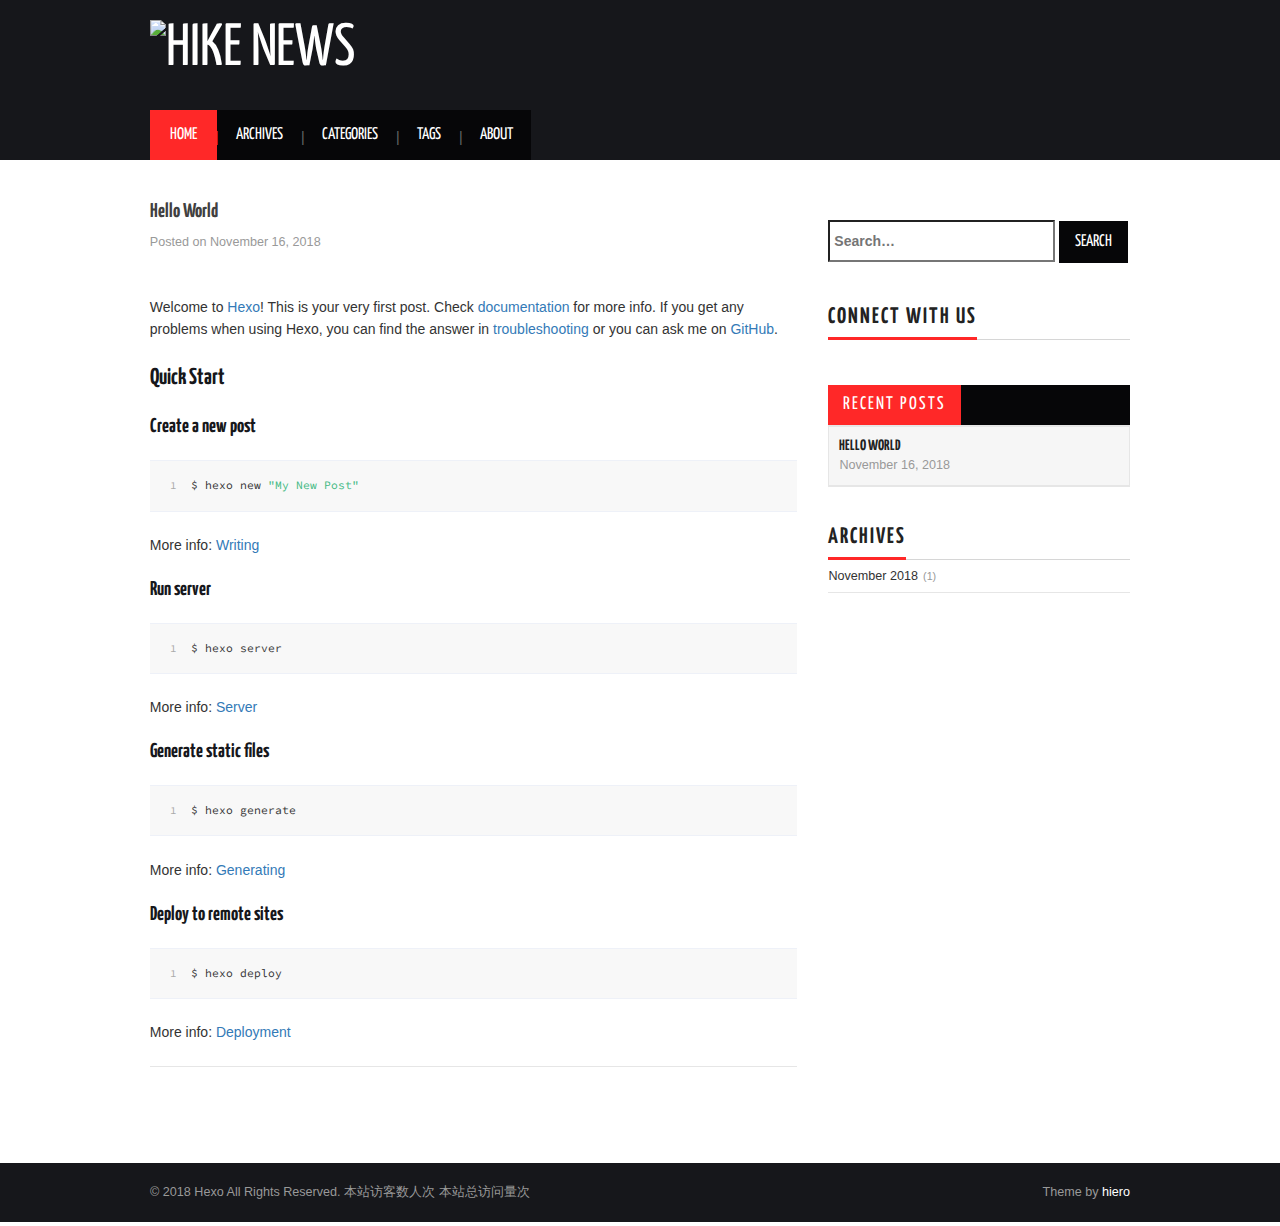
==== commit 854e9da2: "Site updated: 2018-11-16 23:19:23" ====
--- a/index.html
+++ b/index.html
@@ -1,306 +1,158 @@
 <!DOCTYPE html>
-
-
-
-  
-
-
-<html class="theme-next muse use-motion" lang="">
+<html>
 <head><meta name="generator" content="Hexo 3.8.0">
-  <meta charset="UTF-8">
-<meta http-equiv="X-UA-Compatible" content="IE=edge">
-<meta name="viewport" content="width=device-width, initial-scale=1, maximum-scale=1">
-<meta name="theme-color" content="#222">
-
-
-
-
-
-
-
-
-
-<meta http-equiv="Cache-Control" content="no-transform">
-<meta http-equiv="Cache-Control" content="no-siteapp">
-
-
-
-
-
-
-
-
-
-
-
-
-
-
-
-
-  
-  
-  <link href="/lib/fancybox/source/jquery.fancybox.css?v=2.1.5" rel="stylesheet" type="text/css">
-
-
-
-
-
-
-
-<link href="/lib/font-awesome/css/font-awesome.min.css?v=4.6.2" rel="stylesheet" type="text/css">
-
-<link href="/css/main.css?v=5.1.3" rel="stylesheet" type="text/css">
-
-
-  <link rel="apple-touch-icon" sizes="180x180" href="/images/apple-touch-icon-next.png?v=5.1.3">
-
-
-  <link rel="icon" type="image/png" sizes="32x32" href="/images/favicon-32x32-next.png?v=5.1.3">
-
-
-  <link rel="icon" type="image/png" sizes="16x16" href="/images/favicon-16x16-next.png?v=5.1.3">
-
-
-  <link rel="mask-icon" href="/images/logo.svg?v=5.1.3" color="#222">
-
-
-
-
-
-  <meta name="keywords" content="Hexo, NexT">
-
-
-
-
-
-
-
-
-
-
-<meta property="og:type" content="website">
+  <meta charset="utf-8">
+
+  <!-- PACE Progress Bar START -->
+  
+    <script src="https://raw.githubusercontent.com/HubSpot/pace/v1.0.2/pace.min.js"></script>
+    <link rel="stylesheet" href="https://github.com/HubSpot/pace/raw/master/themes/orange/pace-theme-flash.css">
+  
+  
+
+  <!-- PACE Progress Bar START -->
+
+  
+  <title>Hexo</title>
+  <meta name="viewport" content="width=device-width, initial-scale=1, maximum-scale=1">
+  
+  
+  
+  
+  <meta property="og:type" content="website">
 <meta property="og:title" content="Hexo">
 <meta property="og:url" content="http://yoursite.com/index.html">
 <meta property="og:site_name" content="Hexo">
 <meta property="og:locale" content="default">
 <meta name="twitter:card" content="summary">
 <meta name="twitter:title" content="Hexo">
-
-
-
-<script type="text/javascript" id="hexo.configurations">
-  var NexT = window.NexT || {};
-  var CONFIG = {
-    root: '/',
-    scheme: 'Muse',
-    version: '5.1.3',
-    sidebar: {"position":"left","display":"post","offset":12,"b2t":false,"scrollpercent":false,"onmobile":false},
-    fancybox: true,
-    tabs: true,
-    motion: {"enable":true,"async":false,"transition":{"post_block":"fadeIn","post_header":"slideDownIn","post_body":"slideDownIn","coll_header":"slideLeftIn","sidebar":"slideUpIn"}},
-    duoshuo: {
-      userId: '0',
-      author: 'Author'
-    },
-    algolia: {
-      applicationID: '',
-      apiKey: '',
-      indexName: '',
-      hits: {"per_page":10},
-      labels: {"input_placeholder":"Search for Posts","hits_empty":"We didn't find any results for the search: ${query}","hits_stats":"${hits} results found in ${time} ms"}
-    }
-  };
-</script>
-
-
-
-  <link rel="canonical" href="http://yoursite.com/">
-
-
-
-
-
-  <title>Hexo</title>
-  
-
-
-
-
-
-
-
-
+  
+    <link rel="alternate" href="/atom.xml" title="Hexo" type="application/atom+xml">
+  
+  <link rel="icon" href="/css/images/favicon.ico">
+  
+    <link href="//fonts.googleapis.com/css?family=Source+Code+Pro" rel="stylesheet" type="text/css">
+  
+  <link href="https://fonts.googleapis.com/css?family=Open+Sans|Montserrat:700" rel="stylesheet" type="text/css">
+  <link href="https://fonts.googleapis.com/css?family=Roboto:400,300,300italic,400italic" rel="stylesheet" type="text/css">
+  <link href="https://cdn.bootcss.com/font-awesome/4.6.3/css/font-awesome.min.css" rel="stylesheet">
+  <style type="text/css">
+    @font-face{font-family:futura-pt;src:url(https://use.typekit.net/af/9749f0/00000000000000000001008f/27/l?subset_id=2&fvd=n5) format("woff2");font-weight:500;font-style:normal;}
+    @font-face{font-family:futura-pt;src:url(https://use.typekit.net/af/90cf9f/000000000000000000010091/27/l?subset_id=2&fvd=n7) format("woff2");font-weight:500;font-style:normal;}
+    @font-face{font-family:futura-pt;src:url(https://use.typekit.net/af/8a5494/000000000000000000013365/27/l?subset_id=2&fvd=n4) format("woff2");font-weight:lighter;font-style:normal;}
+    @font-face{font-family:futura-pt;src:url(https://use.typekit.net/af/d337d8/000000000000000000010095/27/l?subset_id=2&fvd=i4) format("woff2");font-weight:400;font-style:italic;}</style>
+    
+  <link rel="stylesheet" id="athemes-headings-fonts-css" href="//fonts.googleapis.com/css?family=Yanone+Kaffeesatz%3A200%2C300%2C400%2C700&amp;ver=4.6.1" type="text/css" media="all">
+  <link rel="stylesheet" href="/css/style.css">
+
+  <script src="https://code.jquery.com/jquery-3.1.1.min.js"></script>
+
+  <!-- Bootstrap core CSS -->
+  <link rel="stylesheet" href="https://netdna.bootstrapcdn.com/bootstrap/3.0.2/css/bootstrap.min.css">
+  <link rel="stylesheet" href="/css/hiero.css">
+  <link rel="stylesheet" href="/css/glyphs.css">
+  
+
+  <!-- Custom CSS -->
+  <link rel="stylesheet" href="/css/my.css">
+  <!-- Google Adsense -->
+  
 </head>
-
-<body itemscope="" itemtype="http://schema.org/WebPage" lang="default">
-
-  
-  
-    
-  
-
-  <div class="container sidebar-position-left 
-  page-home">
-    <div class="headband"></div>
-
-    <header id="header" class="header" itemscope="" itemtype="http://schema.org/WPHeader">
-      <div class="header-inner"><div class="site-brand-wrapper">
-  <div class="site-meta ">
-    
-
-    <div class="custom-logo-site-title">
-      <a href="/" class="brand" rel="start">
-        <span class="logo-line-before"><i></i></span>
-        <span class="site-title">Hexo</span>
-        <span class="logo-line-after"><i></i></span>
-      </a>
-    </div>
-      
-        <p class="site-subtitle"></p>
-      
-  </div>
-
-  <div class="site-nav-toggle">
-    <button>
-      <span class="btn-bar"></span>
-      <span class="btn-bar"></span>
-      <span class="btn-bar"></span>
-    </button>
-  </div>
-</div>
-
-<nav class="site-nav">
-  
-
-  
-    <ul id="menu" class="menu">
-      
+</html>
+<script>
+var themeMenus = {};
+
+  themeMenus["/"] = "Home"; 
+
+  themeMenus["/archives/"] = "Archives"; 
+
+  themeMenus["/categories/"] = "Categories"; 
+
+  themeMenus["/tags/"] = "Tags"; 
+
+  themeMenus["/about/"] = "About"; 
+
+</script>
+
+
+  <body>
+
+
+  <header id="allheader" class="site-header" role="banner">
+  <div class="clearfix container">
+      <div class="site-branding">
+
+          <h1 class="site-title">
+            
+              <a href="/" rel="home">
+                <img style="margin-bottom: 10px;" width="100px" height="100px" alt="Hike News" src=" /assets/logo.jpg">
+              </a>
+            
+          </h1>
+
+          
+            
+          <nav id="main-navigation" class="main-navigation" role="navigation">
+            <a class="nav-open">Menu</a>
+            <a class="nav-close">Close</a>
+            <div class="clearfix sf-menu">
+
+              <ul id="main-nav" class="nmenu sf-js-enabled">
+                    
+                      <li class="menu-item menu-item-type-custom menu-item-object-custom menu-item-home menu-item-1663"> <a class="" href="/">Home</a> </li>
+                    
+                      <li class="menu-item menu-item-type-custom menu-item-object-custom menu-item-home menu-item-1663"> <a class="" href="/archives/">Archives</a> </li>
+                    
+                      <li class="menu-item menu-item-type-custom menu-item-object-custom menu-item-home menu-item-1663"> <a class="" href="/categories/">Categories</a> </li>
+                    
+                      <li class="menu-item menu-item-type-custom menu-item-object-custom menu-item-home menu-item-1663"> <a class="" href="/tags/">Tags</a> </li>
+                    
+                      <li class="menu-item menu-item-type-custom menu-item-object-custom menu-item-home menu-item-1663"> <a class="" href="/about/">About</a> </li>
+                    
+              </ul>
+            </div>
+          </nav>
+
+
+      </div>
+  </div>
+</header>
+
+
+
+
+  <div id="container">
+    <div id="wrap">
+            
+      <div id="content" class="outer">
         
-        <li class="menu-item menu-item-home">
-          <a href="/" rel="section">
-            
-              <i class="menu-item-icon fa fa-fw fa-home"></i> <br>
-            
-            Home
-          </a>
-        </li>
-      
+          <section id="main">
+  
+    <article id="post-hello-world" class="article article-type-post" itemscope="" itemprop="blogPost">
+  <div id="articleInner" class="clearfix post-1016 post type-post status-publish format-standard has-post-thumbnail hentry category-template-2 category-uncategorized tag-codex tag-edge-case tag-featured-image tag-image tag-template">
+    
+    
+      <header class="article-header">
         
-        <li class="menu-item menu-item-archives">
-          <a href="/archives/" rel="section">
-            
-              <i class="menu-item-icon fa fa-fw fa-archive"></i> <br>
-            
-            Archives
-          </a>
-        </li>
-      
-
-      
-    </ul>
-  
-
-  
-</nav>
-
-
-
- </div>
-    </header>
-
-    <main id="main" class="main">
-      <div class="main-inner">
-        <div class="content-wrap">
-          <div id="content" class="content">
-            
-  <section id="posts" class="posts-expand">
-    
-      
-
-  
-
-  
-  
-  
-
-  <article class="post post-type-normal" itemscope="" itemtype="http://schema.org/Article">
-  
-  
-  
-  <div class="post-block">
-    <link itemprop="mainEntityOfPage" href="http://yoursite.com/2018/11/16/hello-world/">
-
-    <span hidden itemprop="author" itemscope="" itemtype="http://schema.org/Person">
-      <meta itemprop="name" content="John Doe">
-      <meta itemprop="description" content="">
-      <meta itemprop="image" content="/images/avatar.gif">
-    </span>
-
-    <span hidden itemprop="publisher" itemscope="" itemtype="http://schema.org/Organization">
-      <meta itemprop="name" content="Hexo">
-    </span>
-
-    
-      <header class="post-header">
-
-        
-        
-          <h1 class="post-title" itemprop="name headline">
-                
-                <a class="post-title-link" href="/2018/11/16/hello-world/" itemprop="url">Hello World</a></h1>
-        
-
-        <div class="post-meta">
-          <span class="post-time">
-            
-              <span class="post-meta-item-icon">
-                <i class="fa fa-calendar-o"></i>
-              </span>
-              
-                <span class="post-meta-item-text">Posted on</span>
-              
-              <time title="Post created" itemprop="dateCreated datePublished" datetime="2018-11-16T21:44:17+08:00">
-                2018-11-16
-              </time>
-            
-
-            
-
-            
-          </span>
-
-          
-
-          
-            
-          
-
-          
-          
-
-          
-
-          
-
-          
-
-        </div>
+  
+    <h1 class="thumb" itemprop="name">
+      <a class="article-title" href="/2018/11/16/hello-world/">Hello World</a>
+    </h1>
+  
+
       </header>
     
-
-    
-    
-    
-    <div class="post-body" itemprop="articleBody">
-
-      
-      
-
-      
-        
-          
-            <p>Welcome to <a href="https://hexo.io/" target="_blank" rel="noopener">Hexo</a>! This is your very first post. Check <a href="https://hexo.io/docs/" target="_blank" rel="noopener">documentation</a> for more info. If you get any problems when using Hexo, you can find the answer in <a href="https://hexo.io/docs/troubleshooting.html" target="_blank" rel="noopener">troubleshooting</a> or you can ask me on <a href="https://github.com/hexojs/hexo/issues" target="_blank" rel="noopener">GitHub</a>.</p>
+    <div class="article-meta">
+      
+	Posted on <a href="/2018/11/16/hello-world/" class="article-date">
+	  <time datetime="2018-11-16T13:44:17.541Z" itemprop="datePublished">November 16, 2018</time>
+	</a>
+
+      
+    </div>
+    <div class="article-entry" itemprop="articleBody">
+      
+        <p>Welcome to <a href="https://hexo.io/" target="_blank" rel="noopener">Hexo</a>! This is your very first post. Check <a href="https://hexo.io/docs/" target="_blank" rel="noopener">documentation</a> for more info. If you get any problems when using Hexo, you can find the answer in <a href="https://hexo.io/docs/troubleshooting.html" target="_blank" rel="noopener">troubleshooting</a> or you can ask me on <a href="https://github.com/hexojs/hexo/issues" target="_blank" rel="noopener">GitHub</a>.</p>
 <h2 id="Quick-Start"><a href="#Quick-Start" class="headerlink" title="Quick Start"></a>Quick Start</h2><h3 id="Create-a-new-post"><a href="#Create-a-new-post" class="headerlink" title="Create a new post"></a>Create a new post</h3><figure class="highlight bash"><table><tr><td class="gutter"><pre><span class="line">1</span><br></pre></td><td class="code"><pre><span class="line">$ hexo new <span class="string">"My New Post"</span></span><br></pre></td></tr></table></figure>
 <p>More info: <a href="https://hexo.io/docs/writing.html" target="_blank" rel="noopener">Writing</a></p>
 <h3 id="Run-server"><a href="#Run-server" class="headerlink" title="Run server"></a>Run server</h3><figure class="highlight bash"><table><tr><td class="gutter"><pre><span class="line">1</span><br></pre></td><td class="code"><pre><span class="line">$ hexo server</span><br></pre></td></tr></table></figure>
@@ -310,309 +162,278 @@
 <h3 id="Deploy-to-remote-sites"><a href="#Deploy-to-remote-sites" class="headerlink" title="Deploy to remote sites"></a>Deploy to remote sites</h3><figure class="highlight bash"><table><tr><td class="gutter"><pre><span class="line">1</span><br></pre></td><td class="code"><pre><span class="line">$ hexo deploy</span><br></pre></td></tr></table></figure>
 <p>More info: <a href="https://hexo.io/docs/deployment.html" target="_blank" rel="noopener">Deployment</a></p>
 
-          
+      
+    </div>
+    <footer class="entry-meta entry-footer">
+      
+      
+      
+            
+      
+    </footer>
+  </div>
+  
+</article>
+
+<!-- Table of Contents -->
+
+    
+
+  
+
+
+</section>
+          <aside id="sidebar">
+  
+    <div class="widget-wrap" style="margin: 20px 0;">
+	<div id="search-form-wrap">
+
+    <form class="search-form">
+        <label style="width: 75%;">
+            <span class="screen-reader-text">Search for:</span>
+            <input type="search" class="search-field" style="height: 42px;" placeholder=" Search…" value="" name="s" title="Search for:">
+        </label>
+        <input type="submit" class="search-form-submit" value="Search">
+    </form>
+    <div class="ins-search">
+    <div class="ins-search-mask"></div>
+    <div class="ins-search-container">
+        <div class="ins-input-wrapper">
+            <input type="text" class="ins-search-input" placeholder="Type something...">
+            <span class="ins-close ins-selectable"><i class="fa fa-times-circle"></i></span>
+        </div>
+        <div class="ins-section-wrapper">
+            <div class="ins-section-container"></div>
+        </div>
+    </div>
+</div>
+<script>
+(function (window) {
+    var INSIGHT_CONFIG = {
+        TRANSLATION: {
+            POSTS: 'Posts',
+            PAGES: 'Pages',
+            CATEGORIES: 'Categories',
+            TAGS: 'Tags',
+            UNTITLED: '(Untitled)',
+        },
+        ROOT_URL: '/',
+        CONTENT_URL: '/content.json',
+    };
+    window.INSIGHT_CONFIG = INSIGHT_CONFIG;
+})(window);
+</script>
+<script src="/js/insight.js"></script>
+
+</div>
+</div>
+  
+    
+  <div class="widget-wrap">
+    <h3 class="widget-title">Connect With Us</h3>
+    <div class="widget widget_athemes_social_icons">
+
+    	<ul class="clearfix widget-social-icons">   
+    	
+          
+     			  <li><a href="https://github.com/" title="Github"><i class="fa fa-github" aria-hidden="true"></i></a></li> 
+          
+   		
+          
+     			  <li><a href="http://geowind.org" title="Weibo"><i class="fa fa-weibo" aria-hidden="true"></i></a></li> 
+          
+   		
+          
+     			  <li><a href="http://geowind.org" title="Twitter"><i class="fa fa-twitter" aria-hidden="true"></i></a></li> 
+          
+   		
+          
+     			  <li><a href="http://geowind.org" title="Pinterest"><i class="fa fa-pinterest" aria-hidden="true"></i></a></li> 
+          
+   		
+          
+     			  <li><a href="http://geowind.org" title="Flickr"><i class="fa fa-flickr" aria-hidden="true"></i></a></li> 
+          
+   		
+          
+            <li><a href="mailto:http://geowind.org?subject=请联系我&body=我能帮你什么" title="email"><i class="fa fa-envelope" aria-hidden="true"></i></a></li> 
+          
+   		
+   		</ul>
+
+
+   		<!--
+   		<ul class="clearfix widget-social-icons">   		
+   		<li class="widget-si-twitter"><a href="http://twitter.com" title="Twitter"><i class="ico-twitter"></i></a></li> 
+		<li class="widget-si-facebook"><a href="http://facebook.com" title="Facebook"><i class="ico-facebook"></i></a></li>
+			<li class="widget-si-gplus"><a href="http://plus.google.com" title="Google+"><i class="ico-gplus"></i></a></li>
+			<li class="widget-si-pinterest"><a href="http://pinterest.com" title="Pinterest"><i class="ico-pinterest"></i></a></li>
+			<li class="widget-si-flickr"><a href="http://flickr.com" title="Flickr"><i class="ico-flickr"></i></a></li>
+			<li class="widget-si-instagram"><a href="http://instagram.com" title="Instagram"><i class="ico-instagram"></i></a></li>
+		</ul> -->
+
+    </div>
+  </div>
+
+
+  
+    
+  <div class="widget_athemes_tabs">
+    <ul id="widget-tab" class="clearfix widget-tab-nav">
+      <li class="active"><a>Recent Posts</a></li>
+    </ul>
+    <div class="widget">
+      <ul>
         
-      
-    </div>
-    
-    
-    
-
-    
-
-    
-
-    
-
-    <footer class="post-footer">
-      
-
-      
-
-      
-
-      
-      
-        <div class="post-eof"></div>
-      
-    </footer>
-  </div>
-  
-  
-  
-  </article>
-
-
-    
-  </section>
-
-  
-
-
-          </div>
-          
-
-
-          
-
-        </div>
+          <li class="clearfix">
+
+            
+              <div class="widget-entry-summary" style="margin: 0;">
+            
+
+              <h6 style="margin: 0;"><a href="/2018/11/16/hello-world/">Hello World</a></h6>
+              <span>November 16, 2018</span>
+            </div>
+
+          </li>
         
-          
-  
-  <div class="sidebar-toggle">
-    <div class="sidebar-toggle-line-wrap">
-      <span class="sidebar-toggle-line sidebar-toggle-line-first"></span>
-      <span class="sidebar-toggle-line sidebar-toggle-line-middle"></span>
-      <span class="sidebar-toggle-line sidebar-toggle-line-last"></span>
-    </div>
-  </div>
-
-  <aside id="sidebar" class="sidebar">
-    
-    <div class="sidebar-inner">
-
-      
-
-      
-
-      <section class="site-overview-wrap sidebar-panel sidebar-panel-active">
-        <div class="site-overview">
-          <div class="site-author motion-element" itemprop="author" itemscope="" itemtype="http://schema.org/Person">
-            
-              <p class="site-author-name" itemprop="name">John Doe</p>
-              <p class="site-description motion-element" itemprop="description"></p>
-          </div>
-
-          <nav class="site-state motion-element">
-
-            
-              <div class="site-state-item site-state-posts">
-              
-                <a href="/archives/">
-              
-                  <span class="site-state-item-count">1</span>
-                  <span class="site-state-item-name">posts</span>
-                </a>
-              </div>
-            
-
-            
-
-            
-
-          </nav>
-
-          
-
-          <div class="links-of-author motion-element">
-            
-          </div>
-
-          
-          
-
-          
-          
-
-          
-
-        </div>
-      </section>
-
-      
-
-      
-
-    </div>
-  </aside>
-
-
+      </ul>
+    </div>
+  </div>
+
+  
+    
+
+  
+    
+
+  
+    
+  
+    
+  <div class="widget-wrap">
+    <h3 class="widget-title">Archives</h3>
+
+    <div class="widget">
+      <ul class="archive-list"><li class="archive-list-item"><a class="archive-list-link" href="/archives/2018/11/">November 2018</a><span class="archive-list-count">1</span></li></ul>
+    </div>
+  </div>
+
+
+  
+</aside>
         
       </div>
-    </main>
-
-    <footer id="footer" class="footer">
-      <div class="footer-inner">
-        <div class="copyright">&copy; <span itemprop="copyrightYear">2018</span>
-  <span class="with-love">
-    <i class="fa fa-user"></i>
-  </span>
-  <span class="author" itemprop="copyrightHolder">John Doe</span>
-
-  
-</div>
-
-
-  <div class="powered-by">Powered by <a class="theme-link" target="_blank" href="https://hexo.io">Hexo</a></div>
-
-
-
-  <span class="post-meta-divider">|</span>
-
-
-
-  <div class="theme-info">Theme &mdash; <a class="theme-link" target="_blank" href="https://github.com/iissnan/hexo-theme-next">NexT.Muse</a> v5.1.3</div>
-
-
-
-
-        
-
-
-
-
-
-
-
-        
+      <footer id="footer" class="site-footer">
+  
+
+  <div class="clearfix container">
+      <div class="site-info">
+	      &copy; 2018 Hexo All Rights Reserved.
+          
+            <span id="busuanzi_container_site_uv">
+              本站访客数<span id="busuanzi_value_site_uv"></span>人次  
+              本站总访问量<span id="busuanzi_value_site_pv"></span>次
+            </span>
+          
       </div>
-    </footer>
-
-    
-      <div class="back-to-top">
-        <i class="fa fa-arrow-up"></i>
-        
+      <div class="site-credit">
+        Theme by <a href="https://github.com/iTimeTraveler/hexo-theme-hiero" target="_blank">hiero</a>
       </div>
-    
-
-    
-
-  </div>
-
-  
-
-<script type="text/javascript">
-  if (Object.prototype.toString.call(window.Promise) !== '[object Function]') {
-    window.Promise = null;
-  }
-</script>
-
-
-
-
-
-
-
-
-
-  
-
-
-
-
-
-
-
-
-
-
-
-
-  
-  
-    <script type="text/javascript" src="/lib/jquery/index.js?v=2.1.3"></script>
-  
-
-  
-  
-    <script type="text/javascript" src="/lib/fastclick/lib/fastclick.min.js?v=1.0.6"></script>
-  
-
-  
-  
-    <script type="text/javascript" src="/lib/jquery_lazyload/jquery.lazyload.js?v=1.9.7"></script>
-  
-
-  
-  
-    <script type="text/javascript" src="/lib/velocity/velocity.min.js?v=1.2.1"></script>
-  
-
-  
-  
-    <script type="text/javascript" src="/lib/velocity/velocity.ui.min.js?v=1.2.1"></script>
-  
-
-  
-  
-    <script type="text/javascript" src="/lib/fancybox/source/jquery.fancybox.pack.js?v=2.1.5"></script>
-  
-
-
-  
-
-
-  <script type="text/javascript" src="/js/src/utils.js?v=5.1.3"></script>
-
-  <script type="text/javascript" src="/js/src/motion.js?v=5.1.3"></script>
-
-
-
-  
-  
-
-  
-
-  
-
-
-  <script type="text/javascript" src="/js/src/bootstrap.js?v=5.1.3"></script>
-
-
-
-  
-
-
-  
-
-
-
-
-	
-
-
-
-
-
-  
-
-
-
-
-
-  
-
-
-
-
-
-
-
-
-
-
-
-
-  
-
-
-
-
-
-  
-
-  
-
-  
-
-  
-  
-
-  
-
-  
-
-  
-
+  </div>
+</footer>
+
+
+<!-- min height -->
+
+<script>
+    var contentdiv = document.getElementById("content");
+
+    contentdiv.style.minHeight = document.body.offsetHeight - document.getElementById("allheader").offsetHeight - document.getElementById("footer").offsetHeight + "px";
+</script>
+
+<!-- Custome JS -->
+<script src="/js/my.js"></script>
+    </div>
+    <!-- <nav id="mobile-nav">
+  
+    <a href="/" class="mobile-nav-link">Home</a>
+  
+    <a href="/archives/" class="mobile-nav-link">Archives</a>
+  
+    <a href="/categories/" class="mobile-nav-link">Categories</a>
+  
+    <a href="/tags/" class="mobile-nav-link">Tags</a>
+  
+    <a href="/about/" class="mobile-nav-link">About</a>
+  
+</nav> -->
+    
+
+<!-- mathjax config similar to math.stackexchange -->
+
+<script type="text/x-mathjax-config">
+  MathJax.Hub.Config({
+    tex2jax: {
+      inlineMath: [ ['$','$'], ["\\(","\\)"] ],
+      processEscapes: true
+    }
+  });
+</script>
+
+<script type="text/x-mathjax-config">
+    MathJax.Hub.Config({
+      tex2jax: {
+        skipTags: ['script', 'noscript', 'style', 'textarea', 'pre', 'code']
+      }
+    });
+</script>
+
+<script type="text/x-mathjax-config">
+    MathJax.Hub.Queue(function() {
+        var all = MathJax.Hub.getAllJax(), i;
+        for(i=0; i < all.length; i += 1) {
+            all[i].SourceElement().parentNode.className += ' has-jax';
+        }
+    });
+</script>
+
+<script type="text/javascript" src="https://cdnjs.cloudflare.com/ajax/libs/mathjax/2.7.4/MathJax.js?config=TeX-AMS-MML_HTMLorMML">
+</script>
+
+
+
+  <link rel="stylesheet" href="https://cdnjs.cloudflare.com/ajax/libs/fancybox/2.1.5/jquery.fancybox.min.css">
+  <script src="https://cdnjs.cloudflare.com/ajax/libs/fancybox/2.1.5/jquery.fancybox.min.js"></script>
+
+
+<script src="/js/scripts.js"></script>
+<script src="https://stackpath.bootstrapcdn.com/bootstrap/3.3.7/js/bootstrap.min.js"></script>
+<script src="/js/main.js"></script>
+
+
+
+
+
+
+
+  <div style="display: none;">
+    <script src="https://s95.cnzz.com/z_stat.php?id=1260716016&web_id=1260716016" language="JavaScript"></script>
+  </div>
+
+
+
+	<script async src="https://dnqof95d40fo6.cloudfront.net/atw7f8.js">
+	</script>
+
+
+
+
+
+
+  </div>
+
+  <a id="rocket" href="#top" class=""></a>
+  <script type="text/javascript" src="/js/totop.js" async=""></script>
 </body>
 </html>
--- a/css/style.css
+++ b/css/style.css
@@ -0,0 +1,1769 @@
+body {
+  width: 100%;
+}
+body:before,
+body:after {
+  content: "";
+  display: table;
+}
+body:after {
+  clear: both;
+}
+html,
+body,
+div,
+span,
+applet,
+object,
+iframe,
+h1,
+h2,
+h3,
+h4,
+h5,
+h6,
+p,
+blockquote,
+pre,
+a,
+abbr,
+acronym,
+address,
+big,
+cite,
+code,
+del,
+dfn,
+em,
+img,
+ins,
+kbd,
+q,
+s,
+samp,
+small,
+strike,
+strong,
+sub,
+sup,
+tt,
+var,
+dl,
+dt,
+dd,
+ol,
+ul,
+li,
+fieldset,
+form,
+label,
+legend,
+table,
+caption,
+tbody,
+tfoot,
+thead,
+tr,
+th,
+td {
+  margin: 0;
+  padding: 0;
+  border: 0;
+  outline: 0;
+  font-weight: inherit;
+  font-style: inherit;
+  font-family: inherit;
+  font-size: 100%;
+  vertical-align: baseline;
+}
+body {
+  line-height: 1;
+  color: #000;
+  background: #fff;
+}
+ol,
+ul {
+  list-style: none;
+}
+table {
+  border-collapse: separate;
+  border-spacing: 0;
+  vertical-align: middle;
+}
+caption,
+th,
+td {
+  text-align: left;
+  font-weight: normal;
+  vertical-align: middle;
+}
+a img {
+  border: none;
+}
+input,
+button {
+  margin: 0;
+  padding: 0;
+}
+input::-moz-focus-inner,
+button::-moz-focus-inner {
+  border: 0;
+  padding: 0;
+}
+@font-face {
+  font-family: "微软雅黑";
+  font-style: normal;
+  font-weight: normal;
+  src: url("fonts/fontawesome-webfont.eot?v=#4.0.3");
+  src: url("fonts/fontawesome-webfont.eot?#iefix&v=#4.0.3") format("embedded-opentype"), url("fonts/fontawesome-webfont.woff?v=#4.0.3") format("woff"), url("fonts/fontawesome-webfont.ttf?v=#4.0.3") format("truetype"), url("fonts/fontawesome-webfont.svg#fontawesomeregular?v=#4.0.3") format("svg");
+}
+html,
+body {
+  height: 100%;
+}
+body {
+  background: #fff;
+  font: 14px Arial, Helvetica, sans-serif, "Hiragino Sans GB", "Hiragino Sans GB W3", Microsoft JhengHei;
+  -webkit-text-size-adjust: 100%;
+  text-rendering: optimizelegibility;
+}
+.article-entry h2,
+.article-entry h3,
+.article-entry h4,
+.article-entry h5,
+.article-entry h6 {
+  color: #16171b;
+}
+#rocket {
+  position: fixed;
+  right: 50px;
+  bottom: 50px;
+  display: block;
+  visibility: hidden;
+  width: 26px;
+  height: 48px;
+  background: url("https://image.ibb.co/d9pvfU/rocket.png") no-repeat 50% 0;
+  opacity: 0;
+  -webkit-transition: visibility 0.6s cubic-bezier(0.6, 0.04, 0.98, 0.335), opacity 0.6s cubic-bezier(0.6, 0.04, 0.98, 0.335), -webkit-transform 0.6s cubic-bezier(0.6, 0.04, 0.98, 0.335);
+  -moz-transition: visibility 0.6s cubic-bezier(0.6, 0.04, 0.98, 0.335), opacity 0.6s cubic-bezier(0.6, 0.04, 0.98, 0.335), -moz-transform 0.6s cubic-bezier(0.6, 0.04, 0.98, 0.335);
+  -webkit-transition: visibility 0.6s cubic-bezier(0.6, 0.04, 0.98, 0.335), opacity 0.6s cubic-bezier(0.6, 0.04, 0.98, 0.335), -webkit-transform 0.6s cubic-bezier(0.6, 0.04, 0.98, 0.335);
+  -moz-transition: visibility 0.6s cubic-bezier(0.6, 0.04, 0.98, 0.335), opacity 0.6s cubic-bezier(0.6, 0.04, 0.98, 0.335), -moz-transform 0.6s cubic-bezier(0.6, 0.04, 0.98, 0.335);
+  -ms-transition: visibility 0.6s cubic-bezier(0.6, 0.04, 0.98, 0.335), opacity 0.6s cubic-bezier(0.6, 0.04, 0.98, 0.335), -ms-transform 0.6s cubic-bezier(0.6, 0.04, 0.98, 0.335);
+  transition: visibility 0.6s cubic-bezier(0.6, 0.04, 0.98, 0.335), opacity 0.6s cubic-bezier(0.6, 0.04, 0.98, 0.335), transform 0.6s cubic-bezier(0.6, 0.04, 0.98, 0.335);
+}
+@media screen and (max-width: 479px) {
+  #rocket {
+    right: 12px;
+    bottom: 20px;
+  }
+}
+#rocket #rocket i {
+  display: block;
+  margin-top: 48px;
+  height: 14px;
+  background: url("https://image.ibb.co/d9pvfU/rocket.png") no-repeat 50% -48px;
+  opacity: 0.5;
+  -webkit-transition: -webkit-transform 0.2s;
+  -moz-transition: -moz-transform 0.2s;
+  -webkit-transition: -webkit-transform 0.2s;
+  -moz-transition: -moz-transform 0.2s;
+  -ms-transition: -ms-transform 0.2s;
+  transition: transform 0.2s;
+  -webkit-transform-origin: 50% 0;
+  -moz-transform-origin: 50% 0;
+  -webkit-transform-origin: 50% 0;
+  -moz-transform-origin: 50% 0;
+  -ms-transform-origin: 50% 0;
+  transform-origin: 50% 0;
+}
+#rocket:hover {
+  background-position: 50% -62px;
+}
+#rocket:hover i {
+  background-position: 50% 100%;
+  -webkit-animation: flaming 0.7s infinite;
+  -moz-animation: flaming 0.7s infinite;
+  -webkit-animation: flaming 0.7s infinite;
+  -moz-animation: flaming 0.7s infinite;
+  -ms-animation: flaming 0.7s infinite;
+  animation: flaming 0.7s infinite;
+}
+#rocket.show {
+  visibility: visible;
+  opacity: 1;
+}
+#rocket.launch {
+  background-position: 50% -62px;
+  opacity: 0;
+  -webkit-transform: translateY(-500px);
+  -moz-transform: translateY(-500px);
+  -ms-transform: translateY(-500px);
+  -webkit-transform: translateY(-500px);
+  -moz-transform: translateY(-500px);
+  -ms-transform: translateY(-500px);
+  transform: translateY(-500px);
+  pointer-events: none;
+}
+#rocket.launch i {
+  background-position: 50% 100%;
+  -webkit-transform: scale(1.4, 3.2);
+  -moz-transform: scale(1.4, 3.2);
+  -webkit-transform: scale(1.4, 3.2);
+  -moz-transform: scale(1.4, 3.2);
+  -ms-transform: scale(1.4, 3.2);
+  transform: scale(1.4, 3.2);
+}
+.outer {
+  max-width: 1040px;
+  margin: 40px auto;
+  padding: 0 20px;
+}
+.outer:before,
+.outer:after {
+  content: "";
+  display: table;
+}
+.outer:after {
+  clear: both;
+}
+.inner {
+  display: inline;
+  float: left;
+  width: 98.0392156862745%;
+  margin: 0 0.980392156862745%;
+}
+.left,
+.alignleft {
+  float: left;
+}
+.right,
+.alignright {
+  float: right;
+}
+.clear {
+  clear: both;
+}
+#container {
+  position: relative;
+}
+.mobile-nav-on {
+  overflow: hidden;
+}
+#wrap {
+  width: 100%;
+  top: 0;
+  left: 0;
+  -webkit-transition: 0.2s ease-out;
+  -moz-transition: 0.2s ease-out;
+  -ms-transition: 0.2s ease-out;
+  transition: 0.2s ease-out;
+  z-index: 1;
+  background: #fff;
+}
+.mobile-nav-on #wrap {
+  left: 280px;
+}
+@media screen and (min-width: 768px) {
+  #main {
+    display: inline;
+    float: left;
+    width: 64.70588235294117%;
+    margin: 0 0.980392156862745%;
+  }
+}
+.archive-year,
+.archive-tag,
+.archive-category,
+.widget-title {
+  text-decoration: none;
+  text-transform: uppercase;
+  letter-spacing: 2px;
+  color: #999;
+  margin-bottom: 1em;
+  margin-left: 5px;
+  line-height: 1em;
+  font-weight: bold;
+}
+.article-inner {
+  background: #fff;
+  border: 1px solid #eef1f8;
+  border-radius: 3px;
+}
+.article-inner-night {
+  background: #1d1e1f;
+}
+.article-entry h1,
+.widget h1 {
+  font-size: 25px;
+}
+.article-entry h2,
+.widget h2 {
+  font-size: 23px;
+}
+.article-entry h3,
+.widget h3 {
+  font-size: 20px;
+}
+.article-entry h4,
+.widget h4 {
+  font-size: 17px;
+}
+.article-entry h5,
+.widget h5 {
+  font-size: 1em;
+}
+.article-entry h6,
+.widget h6 {
+  font-size: 1em;
+  color: #999;
+}
+.article-entry hr,
+.widget hr {
+  border: 1px dashed #eef1f8;
+}
+.article-entry strong,
+.widget strong {
+  font-weight: bold;
+}
+.article-entry em,
+.widget em,
+.article-entry cite,
+.widget cite {
+  font-style: italic;
+}
+.article-entry sup,
+.widget sup,
+.article-entry sub,
+.widget sub {
+  font-size: 0.75em;
+  line-height: 0;
+  position: relative;
+  vertical-align: baseline;
+}
+.article-entry sup,
+.widget sup {
+  top: -0.5em;
+}
+.article-entry sub,
+.widget sub {
+  bottom: -0.2em;
+}
+.article-entry small,
+.widget small {
+  font-size: 0.85em;
+}
+.article-entry acronym,
+.widget acronym,
+.article-entry abbr,
+.widget abbr {
+  border-bottom: 1px dotted;
+}
+.article-entry ul,
+.widget ul,
+.article-entry ol,
+.widget ol,
+.article-entry dl,
+.widget dl {
+  margin: 0 20px;
+  line-height: 1.6em;
+}
+.article-entry ul ul,
+.widget ul ul,
+.article-entry ol ul,
+.widget ol ul,
+.article-entry ul ol,
+.widget ul ol,
+.article-entry ol ol,
+.widget ol ol {
+  margin-top: 0;
+  margin-bottom: 0;
+}
+.article-entry ul,
+.widget ul {
+  list-style: circle;
+}
+.article-entry ol,
+.widget ol {
+  list-style: decimal;
+}
+.article-entry dt,
+.widget dt {
+  font-weight: bold;
+}
+.article {
+  color: #555;
+  margin: 0 0 40px 0;
+}
+@media screen and (max-width: 479px) {
+  .article {
+    width: 100% !important;
+  }
+}
+@media screen and (min-width: 480px) and (max-width: 767px) {
+  .article {
+    width: 100% !important;
+  }
+}
+.article-inner {
+  overflow: hidden;
+  border: 0px solid #eef1f8;
+}
+.article-inner-night {
+  overflow: hidden;
+  border: 0px solid #eef1f8;
+}
+.article-meta {
+  margin: 7px 0 20px;
+  color: #999;
+  font-size: 0.9em;
+}
+.article-meta:before,
+.article-meta:after {
+  content: "";
+  display: table;
+}
+.article-meta:after {
+  clear: both;
+}
+.article-date {
+  color: #999;
+  text-align: center;
+  font-weight: normal;
+}
+.article-date:hover {
+  color: #ff2828;
+}
+.article-category {
+  text-align: center;
+  line-height: 1em;
+  color: #ccc;
+  margin-left: 8px;
+}
+.article-category:before {
+  content: "\2022";
+}
+.article-category-link {
+  display: inline;
+  margin: 0;
+  font-weight: normal;
+}
+.ico-folder:before {
+  font-family: "FontAwesome";
+  content: "\f07c";
+  color: #333;
+}
+.article-category-link:hover {
+  color: #ff2828;
+}
+.article-header h1 {
+  margin: 0 0 3px 0;
+  font-size: 20px;
+  line-height: 1.2;
+}
+.article-header h1 a {
+  color: #404040;
+  text-decoration: none;
+}
+.article-title {
+  text-decoration: none;
+  font-weight: bold;
+  color: #555;
+  line-height: 1.1em;
+  -webkit-transition: color 0.2s;
+  -moz-transition: color 0.2s;
+  -ms-transition: color 0.2s;
+  transition: color 0.2s;
+}
+a.article-title:hover {
+  color: #ff2828;
+  text-decoration: none;
+}
+.article-entry {
+  color: #333;
+  padding: 0;
+}
+.article-entry:before,
+.article-entry:after {
+  content: "";
+  display: table;
+}
+.article-entry:after {
+  clear: both;
+}
+.article-entry p,
+.article-entry table {
+  line-height: 1.6em;
+  margin: 1.6em 0;
+}
+.article-entry h1,
+.article-entry h2,
+.article-entry h3,
+.article-entry h4,
+.article-entry h5,
+.article-entry h6 {
+  font-weight: bold;
+}
+.article-entry h1,
+.article-entry h2,
+.article-entry h3,
+.article-entry h4,
+.article-entry h5,
+.article-entry h6 {
+  line-height: 1.1em;
+  margin: 1.1em 0;
+}
+.article-entry a {
+  color: color-link;
+  text-decoration: none;
+}
+.article-entry a:hover {
+  color: #ff2828;
+  text-decoration: none;
+}
+.article-entry ul,
+.article-entry ol,
+.article-entry dl {
+  margin-top: 1.6em;
+  margin-bottom: 1.6em;
+}
+.article-entry img,
+.article-entry video {
+  max-width: 100%;
+  height: auto;
+  display: block;
+  margin: auto;
+}
+.article-entry iframe {
+  border: none;
+}
+.article-entry table {
+  width: 100%;
+  border-collapse: collapse;
+  border-spacing: 0;
+}
+.article-entry th {
+  font-weight: bold;
+  border-bottom: 3px solid #eef1f8;
+  padding-bottom: 0.5em;
+}
+.article-entry td {
+  border-bottom: 1px solid #eef1f8;
+  padding: 10px 0;
+}
+.article-entry blockquote {
+  padding: 0.1px 20px;
+  font-size: 1.1em;
+  margin: 1.4em 0px;
+  border-left: 0;
+  background: #f3f5f9;
+}
+.article-entry blockquote:before {
+  float: left;
+  font-family: "FontAwesome";
+  content: "\f10d";
+  margin-left: -0.8em;
+}
+.article-entry blockquote:after {
+  float: right;
+  font-family: "FontAwesome";
+  content: "\f10e";
+  margin-right: -0.8em;
+  margin-top: -1.5em;
+}
+.article-entry blockquote p {
+  font-size: 14px;
+}
+.article-entry blockquote footer {
+  font-size: 14px;
+  margin: 1.6em 0;
+  font-family: -apple-system, "Arial", BlinkMacSystemFont, "Segoe UI", "Roboto", "Oxygen", "Ubuntu", "Cantarell", "Fira Sans", "Droid Sans", "Helvetica Neue", sans-serif;
+}
+.article-entry blockquote footer cite:before {
+  content: "—";
+  padding: 0 0.5em;
+}
+.article-entry .pullquote {
+  background: transparent;
+  border-left: 0px;
+  padding: 10px 25px;
+  margin: 18px 0;
+  font-style: italic;
+  text-align: left;
+  width: 45%;
+  margin: 0;
+}
+.article-entry .pullquote p {
+  font-family: Georgia, Microsoft JhengHei, "sans serif";
+  font-size: 19px;
+}
+.article-entry .pullquote:before {
+  float: left;
+  font-family: "FontAwesome";
+  content: "\f10d";
+  margin-left: -0.5em;
+}
+.article-entry .pullquote:after {
+  float: right;
+  font-family: "FontAwesome";
+  content: "\f10e";
+  margin-right: -0.5em;
+  margin-top: -1em;
+}
+.article-entry .pullquote.left {
+  margin-left: 0.5em;
+  margin-right: 1em;
+}
+.article-entry .pullquote.right {
+  margin-right: 0.5em;
+  margin-left: 1em;
+}
+.article-entry .caption {
+  color: #999;
+  display: block;
+  font-size: 0.9em;
+  margin-top: 0.5em;
+  position: relative;
+  text-align: center;
+}
+.article-entry .video-container {
+  position: relative;
+  padding-top: 56.25%;
+  height: 0;
+  overflow: hidden;
+}
+.article-entry .video-container iframe,
+.article-entry .video-container object,
+.article-entry .video-container embed {
+  position: absolute;
+  top: 0;
+  left: 0;
+  width: 100%;
+  height: 100%;
+  margin-top: 0;
+}
+.article-more-link {
+  text-align: center;
+}
+.article-more-link a {
+  color: #ff2828;
+  display: inline-block;
+  font-size: 0.9em;
+  line-height: 1em;
+  text-decoration: none;
+  -webkit-transition: all 0.2s ease-in-out;
+  -webkit-transition: all 0.2s ease-in-out;
+  -moz-transition: all 0.2s ease-in-out;
+  -ms-transition: all 0.2s ease-in-out;
+  transition: all 0.2s ease-in-out;
+}
+.article-more-link a:hover {
+  color: #333;
+  text-decoration: none;
+}
+.article-footer {
+  font-size: 0.85em;
+  line-height: 1.6em;
+  border-top: 1px solid #e6e6e6;
+  padding-top: 1.6em;
+  margin: 0 20px 20px;
+}
+.article-footer:before,
+.article-footer:after {
+  content: "";
+  display: table;
+}
+.article-footer:after {
+  clear: both;
+}
+.article-footer a {
+  color: #999;
+  text-decoration: none;
+}
+.article-footer a:hover {
+  color: #333;
+}
+.article-tag-list {
+  display: inline-block;
+  margin: 0;
+  -webkit-margin-before: 0;
+  -webkit-margin-after: 0;
+  -webkit-margin-start: 0px;
+  -webkit-margin-end: 0px;
+  -webkit-padding-start: 0px;
+}
+.ico-tags:before {
+  font-family: "FontAwesome";
+  content: "\f02c";
+  color: #333;
+  margin-left: 20px !important;
+}
+.article-tag-list-item {
+  display: inline-block;
+  margin-right: 8px;
+}
+.article-comment-link {
+  float: right;
+}
+.article-comment-link:before {
+  content: "\f075";
+  font-family: FontAwesome;
+  padding-right: 8px;
+}
+.article-share-link {
+  cursor: pointer;
+  float: right;
+  margin-left: 20px;
+}
+.article-share-link:before {
+  content: "\f064";
+  font-family: FontAwesome;
+  padding-right: 6px;
+}
+#article-nav {
+  position: relative;
+}
+#article-nav:before,
+#article-nav:after {
+  content: "";
+  display: table;
+}
+#article-nav:after {
+  clear: both;
+}
+@media screen and (min-width: 768px) {
+  #article-nav {
+    margin: 50px 0;
+  }
+  #article-nav:before {
+    width: 8px;
+    height: 8px;
+    position: absolute;
+    top: 50%;
+    left: 50%;
+    margin-top: -4px;
+    margin-left: -4px;
+    content: "";
+    border-radius: 50%;
+    background: #eef1f8;
+    -webkit-box-shadow: 0 1px 2px #fff;
+    box-shadow: 0 1px 2px #fff;
+  }
+}
+.article-nav-link-wrap {
+  text-decoration: none;
+  color: #999;
+  -webkit-box-sizing: border-box;
+  -moz-box-sizing: border-box;
+  box-sizing: border-box;
+  margin-top: 50px;
+  text-align: center;
+  display: block;
+}
+.article-nav-link-wrap:hover {
+  color: #333;
+}
+@media screen and (min-width: 768px) {
+  .article-nav-link-wrap {
+    width: 50%;
+    margin-top: 0;
+  }
+}
+@media screen and (min-width: 768px) {
+  #article-nav-newer {
+    float: left;
+    text-align: right;
+    padding-right: 20px;
+  }
+}
+@media screen and (min-width: 768px) {
+  #article-nav-older {
+    float: right;
+    text-align: left;
+    padding-left: 20px;
+  }
+}
+.article-nav-caption {
+  text-transform: uppercase;
+  letter-spacing: 2px;
+  color: #eef1f8;
+  line-height: 1em;
+  font-weight: bold;
+}
+#article-nav-newer .article-nav-caption {
+  margin-right: -2px;
+}
+.article-nav-title {
+  font-size: 0.85em;
+  line-height: 1.6em;
+  margin-top: 0.5em;
+}
+.article-share-box {
+  position: absolute;
+  display: none;
+  background: #fff;
+  -webkit-box-shadow: 1px 2px 10px rgba(0,0,0,0.2);
+  box-shadow: 1px 2px 10px rgba(0,0,0,0.2);
+  border-radius: 3px;
+  margin-left: -145px;
+  overflow: hidden;
+  z-index: 1;
+}
+.article-share-box.on {
+  display: block;
+}
+.article-share-input {
+  width: 100%;
+  background: none;
+  -webkit-box-sizing: border-box;
+  -moz-box-sizing: border-box;
+  box-sizing: border-box;
+  font: 14px -apple-system, "Arial", BlinkMacSystemFont, "Segoe UI", "Roboto", "Oxygen", "Ubuntu", "Cantarell", "Fira Sans", "Droid Sans", "Helvetica Neue", sans-serif;
+  padding: 0 15px;
+  color: #333;
+  outline: none;
+  border: 1px solid #eef1f8;
+  border-radius: 3px 3px 0 0;
+  height: 36px;
+  line-height: 36px;
+}
+.article-share-links {
+  background: #fff;
+}
+.article-share-links:before,
+.article-share-links:after {
+  content: "";
+  display: table;
+}
+.article-share-links:after {
+  clear: both;
+}
+.article-share-twitter,
+.article-share-facebook,
+.article-share-pinterest,
+.article-share-google {
+  width: 50px;
+  height: 36px;
+  display: block;
+  float: left;
+  position: relative;
+  color: #999;
+}
+.article-share-twitter:before,
+.article-share-facebook:before,
+.article-share-pinterest:before,
+.article-share-google:before {
+  font-size: 20px;
+  font-family: FontAwesome;
+  width: 20px;
+  height: 20px;
+  position: absolute;
+  top: 50%;
+  left: 50%;
+  margin-top: -10px;
+  margin-left: -10px;
+  text-align: center;
+}
+.article-share-twitter:hover,
+.article-share-facebook:hover,
+.article-share-pinterest:hover,
+.article-share-google:hover {
+  color: #fff;
+}
+.article-share-twitter:before {
+  content: "\f099";
+}
+.article-share-twitter:hover {
+  background: color-twitter;
+}
+.article-share-facebook:before {
+  content: "\f09a";
+}
+.article-share-facebook:hover {
+  background: color-facebook;
+}
+.article-share-pinterest:before {
+  content: "\f0d2";
+}
+.article-share-pinterest:hover {
+  background: color-pinterest;
+}
+.article-share-google:before {
+  content: "\f0d5";
+}
+.article-share-google:hover {
+  background: color-google;
+}
+.article-gallery {
+  background: transparent;
+  position: relative;
+  margin-bottom: 40px;
+}
+.article-gallery-photos {
+  position: relative;
+  overflow: hidden;
+}
+.article-gallery-img {
+  display: none;
+  max-width: 100%;
+}
+.article-gallery-img:first-child {
+  display: block;
+}
+.article-gallery-img.loaded {
+  position: absolute;
+  display: block;
+}
+.article-gallery-img img {
+  display: block;
+  max-width: 100%;
+  margin: 0 auto;
+}
+.toc-article {
+  position: absolute;
+  border-left: rgba(88,88,88,0.1) 1px solid;
+  padding: 1em 1em 0 1em;
+  margin-left: 1em;
+}
+.toc-title {
+  font-size: 120%;
+}
+.toc-title:before {
+  font-family: "FontAwesome";
+  content: "\f0ca";
+  margin-right: 0.5em;
+}
+#toc {
+  width: inherit;
+  line-height: 1em;
+  font-size: 0.9em;
+  float: left;
+  overflow: hidden;
+}
+@media screen and (max-width: 479px) {
+  #toc {
+    display: none;
+  }
+}
+@media screen and (min-width: 480px) and (max-width: 767px) {
+  #toc {
+    display: none;
+  }
+}
+.toc-fixed {
+  position: fixed;
+  top: 30px;
+  margin-top: 0;
+  max-height: 81%;
+  overflow: hidden;
+  z-index: 1;
+}
+.nav {
+  padding: 0;
+  margin: 1em;
+  line-height: 1.8em;
+}
+.nav li a:hover,
+.nav list-style-type none a:hover {
+  background-color: transparent !important;
+}
+.nav .active > a {
+  color: #ff2828;
+}
+.nav-link {
+  font-family: "futura-pt", Helvetica, Arial, "Hiragino Sans GB", "Hiragino Sans GB W3", Microsoft JhengHei, WenQuanYi Micro Hei, "Microsoft YaHei", sans-serif;
+  color: color-link;
+  padding: 1px !important;
+}
+.nav-link:hover {
+  color: #ff2828;
+}
+.nav-child {
+  margin-left: 1em;
+}
+#comments {
+  padding: 20px;
+  margin: 50px 0;
+}
+#comments a {
+  color: color-link;
+}
+.archives-wrap {
+  margin: 50px 0;
+}
+.archives {
+  margin-left: 2em;
+}
+.archives:before,
+.archives:after {
+  content: "";
+  display: table;
+}
+.archives:after {
+  clear: both;
+}
+.archive-year-wrap {
+  margin-bottom: 1em;
+}
+.archive-year-wrap h1 {
+  font-size: 1.5em;
+}
+.archive-year {
+  color: #16171b;
+}
+.archive-year:before {
+  font-family: "FontAwesome";
+  content: "\f273";
+  margin-right: 0.2em;
+}
+.archives-tags-wrap blockquote {
+  padding: 1em;
+  margin: 1em 0 0 0;
+  font-size: 1.2em;
+  font-weight: bold;
+  color: #16171b;
+  text-align: center;
+  border-left: 0px solid #ff2828;
+  background: rgba(208,211,248,0.15);
+}
+.archives-tags-wrap blockquote a {
+  color: #16171b;
+  margin: 0.2em;
+}
+.archives-tags-wrap blockquote a:hover {
+  color: #ff2828;
+}
+.archive-tag {
+  text-transform: none;
+  color: #16171b;
+}
+.archive-tag:before {
+  font-family: "FontAwesome";
+  content: "\f02c";
+  margin-right: 0.2em;
+}
+.archives-category-wrap {
+  margin: 1em 0;
+}
+.archives-category-wrap blockquote {
+  padding: 1em;
+  font-size: 1.1em;
+  font-weight: bold;
+  line-height: 1.7em;
+  color: #ff2828;
+  text-align: left;
+  border-left: 0px solid #ff2828;
+  background: rgba(208,211,248,0.15);
+}
+.archives-category-wrap blockquote a {
+  color: #16171b;
+  margin: 0.2em;
+}
+.archives-category-wrap blockquote a:hover {
+  color: #ff2828;
+}
+.archives-category-wrap blockquote a:before {
+  font-family: "FontAwesome";
+  content: "\f0da";
+  margin-right: 0.5em;
+}
+.archives-category-wrap blockquote .category-list-child {
+  padding-left: 2em;
+}
+.archive-category {
+  text-transform: none;
+  color: #16171b;
+}
+.archive-category:before {
+  font-family: "FontAwesome";
+  content: "\f07c";
+  margin-right: 0.3em;
+}
+.archives {
+  -webkit-column-gap: 10px;
+  -moz-column-gap: 10px;
+  column-gap: 10px;
+}
+@media screen and (min-width: 480px) and (max-width: 767px) {
+  .archives {
+    -webkit-column-count: 1;
+    -moz-column-count: 1;
+    column-count: 1;
+  }
+}
+@media screen and (min-width: 768px) {
+  .archives {
+    -webkit-column-count: 1;
+    -moz-column-count: 1;
+    column-count: 1;
+  }
+}
+.archive-article {
+  -webkit-column-break-inside: avoid;
+  page-break-inside: avoid;
+  overflow: hidden;
+  break-inside: avoid-column;
+}
+.archive-article-inner {
+  padding: 0px;
+  margin-bottom: 0px;
+}
+.archive-article-title {
+  font-size: 1.2em;
+  text-decoration: none;
+  color: #333;
+  -webkit-transition: color 0.2s;
+  -moz-transition: color 0.2s;
+  -ms-transition: color 0.2s;
+  transition: color 0.2s;
+  line-height: 1.6em;
+  border-left: 1px solid #16171b;
+  padding-left: 15px;
+}
+.archive-article-title:hover {
+  color: #ff2828;
+}
+.archive-article-footer {
+  margin-top: 1em;
+}
+.archive-article-date {
+  min-width: 85px;
+  float: left;
+  color: #999;
+  text-decoration: none;
+  line-height: 1.6em;
+  margin-right: 15px;
+  display: block;
+  font-size: 1.1em;
+  font-family: "futura-pt", Helvetica, Arial, "Hiragino Sans GB", "Hiragino Sans GB W3", Microsoft JhengHei, WenQuanYi Micro Hei, "Microsoft YaHei", sans-serif;
+}
+.archive-article-date:hover {
+  color: #ff2828;
+}
+#page-nav {
+  margin: 50px auto;
+  background: #fff;
+  border: 1px solid #eef1f8;
+  border-radius: 3px;
+  text-align: center;
+  color: #999;
+}
+#page-nav:before,
+#page-nav:after {
+  content: "";
+  display: table;
+}
+#page-nav:after {
+  clear: both;
+}
+#page-nav a,
+#page-nav span {
+  padding: 10px 20px;
+  line-height: 1;
+}
+#page-nav a {
+  color: #999;
+  text-decoration: none;
+}
+#page-nav a:hover {
+  background: #ff2828;
+  color: #fff;
+}
+#page-nav .prev {
+  color: #fff;
+  background: #16171b;
+  float: left;
+}
+#page-nav .prev:before {
+  font-family: "FontAwesome";
+  content: "\f053";
+  margin-right: 0.5em;
+}
+#page-nav .next {
+  color: #fff;
+  background: #16171b;
+  float: right;
+}
+#page-nav .next:after {
+  font-family: "FontAwesome";
+  content: "\f054";
+  margin-left: 0.5em;
+}
+#page-nav .page-number {
+  display: inline-block;
+}
+@media screen and (max-width: 479px) {
+  #page-nav .page-number {
+    display: none;
+  }
+}
+#page-nav .current {
+  color: #333;
+  font-weight: bold;
+}
+#page-nav .space {
+  color: #eef1f8;
+}
+.article-entry pre,
+.article-entry .highlight {
+  background: #f8f8f8;
+  margin: 20px 0px;
+  padding: 15px 20px;
+  border-style: solid;
+  border-color: #eef1f8;
+  border-width: 1px 0;
+  overflow: auto;
+  color: $highlight-foreground;
+  font-size: 0.9em;
+  line-height: 1em;
+}
+.article-entry .highlight .gutter pre,
+.article-entry .gist .gist-file .gist-data .line-numbers {
+  color: #666;
+  font-size: 0.85em;
+}
+figure.highlight::-webkit-scrollbar {
+  width: 10px;
+  height: 10px;
+}
+figure.highlight::-webkit-scrollbar-thumb {
+/*滚动条里面小方块*/
+  border-radius: 5px;
+  -webkit-box-shadow: inset 0 0 0px rgba(0,0,0,0.2);
+  background: rgba(0,0,0,0.1);
+}
+figure.highlight::-webkit-scrollbar-track {
+/*滚动条里面轨道*/
+  -webkit-box-shadow: inset 0 0 0px rgba(0,0,0,0.2);
+  border-radius: 0;
+  background: rgba(0,0,0,0);
+}
+.article-entry pre,
+.article-entry code {
+  font-family: "Source Code Pro", Consolas, Monaco, Menlo, Consolas, monospace;
+}
+.article-entry code {
+  background: rgba(208,211,248,0.2);
+  color: #333;
+  padding: 0 0.3em;
+}
+.article-entry pre code {
+  background: none;
+  text-shadow: none;
+  padding: 0;
+}
+.article-entry .highlight pre {
+  border: none;
+  margin: 0;
+  padding: 0;
+}
+.article-entry .highlight table {
+  margin: 0;
+  width: auto;
+}
+.article-entry .highlight td {
+  border: none;
+  padding: 0;
+}
+.article-entry .highlight figcaption {
+  font-size: 0.85em;
+  color: $highlight-comment;
+  line-height: 1em;
+  margin-bottom: 1em;
+}
+.article-entry .highlight figcaption:before,
+.article-entry .highlight figcaption:after {
+  content: "";
+  display: table;
+}
+.article-entry .highlight figcaption:after {
+  clear: both;
+}
+.article-entry .highlight figcaption a {
+  float: right;
+}
+.article-entry .highlight .gutter {
+  -webkit-user-select: none;
+  -moz-user-select: none;
+  -ms-user-select: none;
+  -webkit-user-select: none;
+  -moz-user-select: none;
+  -ms-user-select: none;
+  user-select: none;
+}
+.article-entry .highlight .gutter pre {
+  color: #aaa;
+  text-align: right;
+  padding-right: 15px;
+}
+.article-entry .highlight .line {
+  height: 1.7em;
+  line-height: 1.7em;
+}
+.article-entry .highlight .line.marked {
+  background: $highlight-selection;
+}
+.article-entry .gist {
+  margin: 0 -20px;
+  border-style: solid;
+  border-color: #eef1f8;
+  border-width: 1px 0;
+  background: #f8f8f8;
+  padding: 15px 20px 15px 0;
+}
+.article-entry .gist .gist-file {
+  border: none;
+  font-family: "Source Code Pro", Consolas, Monaco, Menlo, Consolas, monospace;
+  margin: 0;
+}
+.article-entry .gist .gist-file .gist-data {
+  background: none;
+  border: none;
+}
+.article-entry .gist .gist-file .gist-data .line-numbers {
+  background: none;
+  border: none;
+  padding: 0 20px 0 0;
+}
+.article-entry .gist .gist-file .gist-data .line-data {
+  padding: 0 !important;
+}
+.article-entry .gist .gist-file .highlight {
+  margin: 0;
+  padding: 0;
+  border: none;
+}
+.article-entry .gist .gist-file .gist-meta {
+  background: #f8f8f8;
+  color: $highlight-comment;
+  font: 0.85em -apple-system, "Arial", BlinkMacSystemFont, "Segoe UI", "Roboto", "Oxygen", "Ubuntu", "Cantarell", "Fira Sans", "Droid Sans", "Helvetica Neue", sans-serif;
+  text-shadow: 0 0;
+  padding: 0;
+  margin-top: 1em;
+  margin-left: 20px;
+}
+.article-entry .gist .gist-file .gist-meta a {
+  color: color-link;
+  font-weight: normal;
+}
+.article-entry .gist .gist-file .gist-meta a:hover {
+  text-decoration: underline;
+}
+pre .comment,
+pre .title {
+  color: $highlight-comment;
+}
+pre .variable,
+pre .attribute,
+pre .tag,
+pre .regexp,
+pre .ruby .constant,
+pre .xml .tag .title,
+pre .xml .pi,
+pre .xml .doctype,
+pre .html .doctype,
+pre .css .id,
+pre .css .class,
+pre .css .pseudo {
+  color: $highlight-red;
+}
+pre .number,
+pre .preprocessor,
+pre .built_in,
+pre .literal,
+pre .params,
+pre .constant {
+  color: $highlight-orange;
+}
+pre .class,
+pre .ruby .class .title,
+pre .css .rules .attribute {
+  color: $highlight-green;
+}
+pre .string,
+pre .value,
+pre .inheritance,
+pre .header,
+pre .ruby .symbol,
+pre .xml .cdata {
+  color: $highlight-green;
+}
+pre .css .hexcolor {
+  color: $highlight-aqua;
+}
+pre .function,
+pre .python .decorator,
+pre .python .title,
+pre .ruby .function .title,
+pre .ruby .title .keyword,
+pre .perl .sub,
+pre .javascript .title,
+pre .coffeescript .title {
+  color: $highlight-blue;
+}
+pre .keyword,
+pre .javascript .function {
+  color: $highlight-purple;
+}
+pre {
+  color: #525252;
+}
+pre .function .keyword,
+pre .constant {
+  color: #0092db;
+}
+pre .keyword,
+pre .attribute {
+  color: #e96900;
+}
+pre .number,
+pre .literal {
+  color: #ae81ff;
+}
+pre .tag,
+pre .tag .title,
+pre .change,
+pre .winutils,
+pre .flow,
+pre .lisp .title,
+pre .clojure .built_in,
+pre .nginx .title,
+pre .tex .special {
+  color: #2973b7;
+}
+pre .symbol,
+pre .symbol .string,
+pre .value,
+pre .regexp {
+  color: #42b983;
+}
+pre .title {
+  color: #83b917;
+}
+pre .tag .value,
+pre .string,
+pre .subst,
+pre .haskell .type,
+pre .preprocessor,
+pre .ruby .class .parent,
+pre .built_in,
+pre .sql .aggregate,
+pre .django .template_tag,
+pre .django .variable,
+pre .smalltalk .class,
+pre .javadoc,
+pre .django .filter .argument,
+pre .smalltalk .localvars,
+pre .smalltalk .array,
+pre .attr_selector,
+pre .pseudo,
+pre .addition,
+pre .stream,
+pre .envvar,
+pre .apache .tag,
+pre .apache .cbracket,
+pre .tex .command,
+pre .prompt {
+  color: #42b983;
+}
+pre .comment,
+pre .java .annotation,
+pre .python .decorator,
+pre .template_comment,
+pre .pi,
+pre .doctype,
+pre .shebang,
+pre .apache .sqbracket,
+pre .tex .formula {
+  color: #b3b3b3;
+}
+pre .deletion {
+  color: #ba4545;
+}
+pre .coffeescript .javascript,
+pre .javascript .xml,
+pre .tex .formula,
+pre .xml .javascript,
+pre .xml .vbscript,
+pre .xml .css,
+pre .xml .cdata {
+  opacity: 0.5;
+}
+@media screen and (max-width: 479px) {
+  #mobile-nav {
+    position: absolute;
+    top: 0;
+    left: 0;
+    width: 100%;
+    height: 100%;
+    background: #191919;
+    border-right: 1px solid #fff;
+  }
+}
+@media screen and (max-width: 479px) {
+  .mobile-nav-link {
+    display: block;
+    color: #999;
+    text-decoration: none;
+    padding: 15px 20px;
+    font-weight: bold;
+  }
+  .mobile-nav-link:hover {
+    color: #fff;
+  }
+}
+.ins-search {
+  display: none;
+}
+.ins-search.show {
+  display: block;
+}
+.ins-selectable {
+  cursor: pointer;
+}
+.ins-search-mask,
+.ins-search-container {
+  position: fixed;
+}
+.ins-search-mask {
+  top: 0;
+  left: 0;
+  width: 100%;
+  height: 100%;
+  z-index: 100;
+  background: rgba(0,0,0,0.5);
+}
+.ins-input-wrapper {
+  position: relative;
+}
+.ins-search-input {
+  width: 100%;
+  border: none;
+  outline: none;
+  font-size: 16px;
+  -webkit-box-shadow: none;
+  box-shadow: none;
+  font-weight: 200;
+  border-radius: 0;
+  background: #fff;
+  line-height: 20px;
+  -webkit-box-sizing: border-box;
+  -moz-box-sizing: border-box;
+  box-sizing: border-box;
+  padding: 12px 28px 12px 20px;
+  border-bottom: 1px solid #e2e2e2;
+  font-family: "Microsoft Yahei Light", "Microsoft Yahei", Helvetica, Arial, sans-serif;
+}
+.ins-close {
+  top: 50%;
+  right: 6px;
+  width: 20px;
+  height: 20px;
+  font-size: 16px;
+  margin-top: -11px;
+  position: absolute;
+  text-align: center;
+  display: inline-block;
+}
+.ins-close:hover {
+  color: #16171b;
+}
+.ins-search-container {
+  left: 50%;
+  top: 100px;
+  z-index: 101;
+  bottom: 100px;
+  -webkit-box-sizing: border-box;
+  -moz-box-sizing: border-box;
+  box-sizing: border-box;
+  width: 540px;
+  margin-left: -270px;
+  border-top: 2px solid #ff2828;
+}
+@media screen and (max-width: 559px), screen and (max-height: 479px) {
+  .ins-search-container {
+    top: 0;
+    left: 0;
+    margin: 0;
+    width: 100%;
+    height: 100%;
+    background: #f7f7f7;
+  }
+}
+.ins-section-wrapper {
+  left: 0;
+  right: 0;
+  top: 45px;
+  bottom: 0;
+  overflow-y: auto;
+  position: absolute;
+}
+.ins-section-container {
+  position: relative;
+  background: #f7f7f7;
+}
+.ins-section {
+  font-size: 14px;
+  line-height: 16px;
+}
+.ins-section .ins-section-header,
+.ins-section .ins-search-item {
+  padding: 8px 15px;
+}
+.ins-section .ins-section-header {
+  color: #9a9a9a;
+  border-bottom: 1px solid #e2e2e2;
+}
+.ins-section .ins-slug {
+  margin-left: 5px;
+  color: #9a9a9a;
+}
+.ins-section .ins-slug:before {
+  content: '(';
+}
+.ins-section .ins-slug:after {
+  content: ')';
+}
+.ins-section .ins-search-item header,
+.ins-section .ins-search-item .ins-search-preview {
+  overflow: hidden;
+  white-space: nowrap;
+  text-overflow: ellipsis;
+}
+.ins-section .ins-search-item header .fa {
+  margin-right: 8px;
+}
+.ins-section .ins-search-item .ins-search-preview {
+  height: 15px;
+  font-size: 12px;
+  color: #9a9a9a;
+  margin: 5px 0 0 20px;
+}
+.ins-section .ins-search-item:hover,
+.ins-section .ins-search-item.active {
+  color: #fff;
+  background: #16171b;
+}
+.ins-section .ins-search-item:hover .ins-slug,
+.ins-section .ins-search-item.active .ins-slug,
+.ins-section .ins-search-item:hover .ins-search-preview,
+.ins-section .ins-search-item.active .ins-search-preview {
+  color: #fff;
+}
+#sidebar {
+  padding-left: 12px;
+}
+@media screen and (min-width: 768px) {
+  #sidebar {
+    display: inline;
+    float: left;
+    width: 31.372549019607842%;
+    margin: 0 0.980392156862745%;
+  }
+}
+@media screen and (max-width: 479px) {
+  #sidebar {
+    display: none;
+  }
+}
+.widget-wrap {
+  margin: 30px 0;
+}
+.widget-title {
+  letter-spacing: 0px;
+  color: #222;
+}
+.widget {
+  color: #777;
+  background: transparent;
+  border-width: 1px 0 0 0;
+  border-style: solid;
+  border-color: #d6d6d6;
+}
+.widget a {
+  color: #555;
+  text-decoration: none;
+}
+.widget a:hover {
+  color: #ff2828;
+  text-decoration: none;
+}
+.widget ul ul,
+.widget ol ul,
+.widget dl ul,
+.widget ul ol,
+.widget ol ol,
+.widget dl ol,
+.widget ul dl,
+.widget ol dl,
+.widget dl dl {
+  margin-left: 15px;
+  list-style: disc;
+}
+.widget_athemes_tabs .widget {
+  border-width: 0;
+}
+.widget_athemes_tabs .widget ul {
+  background: #f6f6f6;
+  border: 1px solid #e6e6e6;
+}
+.widget_athemes_tabs .widget ul li {
+  margin: 0;
+  padding: 10px;
+}
+.widget_athemes_tabs .widget ul li a {
+  margin: 0;
+  font-size: 1.2em;
+  text-transform: uppercase;
+  line-height: 1.2;
+  color: #222;
+  font-weight: 700;
+  font-family: "Yanone Kaffeesatz", "Microsoft YaHei Light", Arial, Helvetica, sans-serif;
+}
+.widget_athemes_tabs .widget ul li a:hover {
+  color: #ff2828;
+}
+.widget {
+  line-height: 1.6em;
+  word-wrap: break-word;
+  font-size: 0.9em;
+}
+.widget ul,
+.widget ol {
+  list-style: none;
+  margin: 0;
+}
+.widget ul ul,
+.widget ol ul,
+.widget ul ol,
+.widget ol ol {
+  margin: 0 20px;
+}
+.widget ul ul,
+.widget ol ul {
+  list-style: disc;
+}
+.widget ul ol,
+.widget ol ol {
+  list-style: decimal;
+}
+.category-list-count,
+.tag-list-count,
+.archive-list-count {
+  padding-left: 5px;
+  color: #999;
+  font-size: 0.85em;
+}
+.category-list-count:before,
+.tag-list-count:before,
+.archive-list-count:before {
+  content: "(";
+}
+.category-list-count:after,
+.tag-list-count:after,
+.archive-list-count:after {
+  content: ")";
+}
+.tagcloud a {
+  margin-right: 5px;
+  display: inline-block;
+}
--- a/css/hiero.css
+++ b/css/hiero.css
@@ -0,0 +1,1221 @@
+/*
+Theme Name: Hiero
+Theme URI: http://athemes.com/theme/hiero
+Author: aThemes
+Author URI: http://athemes.com
+Description:  Hiero is an awesome magazine theme for your WordPress site feature bold colors and details to the content. Responsive layout, post thumbnails support, threaded comments and more.
+Version: 1.7
+License: GNU General Public License v3.0
+License URI: license.txt
+Tags: black, white, red, two-columns, fixed-layout, threaded-comments, full-width-template, custom-menu
+*/
+
+
+/* Global
+----------------------------------------------- */
+body {
+	color: #333;
+	font-weight: 400;
+	font-family: Arial, Helvetica, Microsoft Yahei;
+	line-height: 1.8;
+	background: #fff;
+	}
+
+/* Headings */
+h1, h2, h3, h4, h5, h6 {
+	margin: 1.25em 0 .5em;
+	color: #222;
+	font-weight: normal;
+	font-family: "Yanone Kaffeesatz", "Microsoft YaHei Light", Arial, Helvetica, sans-serif;
+	line-height: 1.2em;
+	}
+h1 {
+	font-size: 16px;
+	font-size: 1.6rem;
+	}
+h2 {
+	font-size: 14px;
+	font-size: 1.4rem;
+	}
+h3 {
+	font-size: 13px;
+	font-size: 1.3rem;
+	}
+h4 {
+	font-size: 12px;
+	font-size: 1.2rem;
+	}
+h5 {
+	font-size: 11px;
+	font-size: 1.1rem;
+	}
+h6 {
+	font-size: 10px;
+	font-size: 1rem;
+	}
+
+
+/* Links */
+a {
+	outline: none;
+	-webkit-transition: all 0.14s ease 0s; 
+	   -moz-transition: all 0.14s ease 0s; 
+		 -o-transition: all 0.14s ease 0s; 
+	}
+
+a:hover,
+a:focus,
+a:active {
+	color: #333;
+	}
+
+/* Text Elements */
+blockquote p {
+	line-height: 1.6;
+	}
+dd {
+	margin-bottom: 1em;
+	}
+
+/* Forms */
+select,
+textarea,
+input[type="text"],
+input[type="password"],
+input[type="datetime"],
+input[type="datetime-local"],
+input[type="date"],
+input[type="month"],
+input[type="time"],
+input[type="week"],
+input[type="number"],
+input[type="email"],
+input[type="url"],
+input[type="search"],
+input[type="tel"],
+input[type="color"],
+.uneditable-input {
+	color: #333;
+	line-height: 26px;
+	-webkit-border-radius: 0;
+	   -moz-border-radius: 0;
+			border-radius: 0;
+	}
+textarea {
+	width: 80%;
+	height: auto;
+	}
+textarea:focus,
+input[type="text"]:focus,
+input[type="password"]:focus,
+input[type="datetime"]:focus,
+input[type="datetime-local"]:focus,
+input[type="date"]:focus,
+input[type="month"]:focus,
+input[type="time"]:focus,
+input[type="week"]:focus,
+input[type="number"]:focus,
+input[type="email"]:focus,
+input[type="url"]:focus,
+input[type="search"]:focus,
+input[type="tel"]:focus,
+input[type="color"]:focus,
+.uneditable-input:focus {
+	outline: 0;
+  /* IE6-9 */
+
+	-webkit-box-shadow: none;
+	   -moz-box-shadow: none;
+			box-shadow: none;
+	}
+button,
+a.button,
+input[type="button"],
+input[type="reset"],
+input[type="submit"] {
+	padding: 5px 15px;
+	color: #fff;
+	font-size: 1.2em;
+	font-weight: 400;
+	font-family: "Yanone Kaffeesatz", "方正姚体", Arial, Helvetica, sans-serif;
+	line-height: 30px;
+	text-transform: uppercase;
+	background: #060608;
+	border: 1px solid #060608;
+	}
+button:hover,
+a.button:hover,
+input[type="button"]:hover,
+input[type="reset"]:hover,
+input[type="submit"]:hover {
+	background: #ff2828;
+	border-color: #ff2828;
+	}
+
+/* Tables */
+table {
+	width: 100%;
+	margin-bottom: 20px;
+	}
+table th,
+table td {
+	padding: 8px;
+	line-height: 20px;
+	text-align: left;
+	vertical-align: top;
+	border-top: 1px solid #ddd;
+	}
+table th {
+	font-weight: bold;
+	}
+table thead th {
+	vertical-align: bottom;
+	}
+table caption + thead tr:first-child th,
+table caption + thead tr:first-child td,
+table colgroup + thead tr:first-child th,
+table colgroup + thead tr:first-child td,
+table thead:first-child tr:first-child th,
+table thead:first-child tr:first-child td {
+	border-top: 0;
+	}
+table tbody + tbody {
+	border-top: 2px solid #ddd;
+	}
+
+/* Make sure embeds and iframes fit their containers */
+embed,
+iframe,
+object {
+	max-width: 100%;
+	}
+
+/* Alignment */
+.alignleft {
+	display: inline;
+	float: left;
+	margin: 0 1.5em 1.5em 0;
+	}
+.alignright {
+	display: inline;
+	float: right;
+	margin: 0 0 1.5em 1.5em;
+	}
+.aligncenter {
+	clear: both;
+	display: block;
+	margin: 0 auto;
+	}
+
+/* Text meant only for screen readers */
+.screen-reader-text {
+	position: absolute !important;
+	clip: rect(1px, 1px, 1px, 1px);
+	}
+.screen-reader-text:hover,
+.screen-reader-text:active,
+.screen-reader-text:focus {
+	top: 0;
+	left: 0;
+	width: auto;
+	height: auto;
+	display: block;
+	clip: auto !important;
+	line-height: normal;
+	text-decoration: none;
+	z-index: 100000; /* Above WP toolbar */
+	}
+
+/* Clearing */
+.clearfix:after {
+	content: ".";
+	display: block;
+	height: 0;
+	clear: both;
+	visibility: hidden;
+	}
+.clearfix {
+	display: inline-block;
+	}
+* html .clearfix {
+	height: 1%;
+	}
+*:first-child+html .clearfix {
+	min-height: 1px;
+	}
+.clearfix {
+	display: block;
+	}
+.clear {
+	clear: both;
+	}
+
+/* HEADER
+----------------------------------------------- */
+.site-header {
+	padding: 20px 0 0;
+	background: #16171b;
+	}
+.site-branding {
+	float: left;
+	}
+.site-title {
+	margin: 0;
+	font-size: 4.25em;
+	font-family: "Yanone Kaffeesatz", "Microsoft YaHei Light", Arial, Helvetica, sans-serif;
+	text-transform: uppercase;
+	line-height: 1;
+	}
+.site-title a {
+	color: #fff;
+	text-decoration: none;
+	}
+.site-description {
+	color: #999;
+	font-family: "Yanone Kaffeesatz", "Microsoft YaHei Light", Arial, Helvetica, sans-serif;
+	text-transform: uppercase;
+	letter-spacing: 1px;
+	}
+
+/* MENU
+----------------------------------------------- */
+.sf-menu ul {
+	margin: 0;
+	padding: 0;
+	list-style: none;
+	}
+.sf-menu li ul {
+	top: -999em;
+	position: absolute;
+	z-index: 99999;
+	}
+.sf-menu li:hover ul,
+.sf-menu li.sfHover ul {
+	top: 40px;
+	}
+.sf-menu li:hover li ul,
+.sf-menu li.sfHover li ul {
+	top: -999em;
+	}
+.sf-menu li li:hover ul,
+.sf-menu li li.sfHover ul {
+	top: 0;
+	left: 170px;
+	}
+.sf-menu li li:hover li ul,
+.sf-menu li li.sfHover li ul {
+	top: -999em;
+	}
+.sf-menu li li li:hover ul,
+.sf-menu li li li.sfHover ul {
+	top: 0;
+	left: 170px;
+	}
+.sf-menu li {
+	float: left;
+	position: relative;
+	visibility:	inherit;
+	}
+.sf-menu li a {
+	float: left;
+	display: block;
+	}
+.sf-menu li:hover li a,
+.sf-menu li.sfHover li a {
+	width: 130px;
+	}
+
+#main-navigation {
+	clear: both;
+	padding: 20px 0 0;
+	}
+#main-navigation .sf-menu {
+	background: #060608;
+	}
+#main-navigation .sf-menu > ul > li:after {
+	width: 1px;
+	float: left;
+	margin: 15px 0 0;
+	content: "|";
+	display: block;
+	color: #666;
+	font-size: 1em;
+	font-family: Arial, Helvetica, sans-serif;
+	}
+#main-navigation .sf-menu > ul > li:last-child:after {
+	display: none;
+	}
+#main-navigation .sf-menu > ul > li:hover:after,
+#main-navigation .sf-menu > ul > li.sfHover:after,
+#main-navigation .sf-menu > ul > li.current_page_item:after,
+#main-navigation .sf-menu > ul > li.current-menu-item:after {
+	color: #ff2828;
+	}
+#main-navigation li a {
+	margin: 0 -2px 0 0;
+	padding: 0 20px;
+	color: #fff;
+	font-size: 1.2em;
+	font-weight: 400;
+	font-family: "Yanone Kaffeesatz", "方正姚体", Arial, Helvetica, sans-serif;
+	text-decoration: none;
+	text-transform: uppercase;
+	line-height: 50px;
+	}
+#main-navigation li:hover ul,
+#main-navigation li.sfHover ul {
+	top: 50px;
+	background: #ff2828;
+	}
+#main-navigation li li:hover ul,
+#main-navigation li li.sfHover ul {
+	top: 0;
+	border-left: 1px solid #fd4848;
+	}
+#main-navigation li li {
+	border-bottom: 1px solid #fd4848;
+	}
+#main-navigation li li a {
+	color: #ffabab;
+	}
+#main-navigation li a:hover,
+#main-navigation li.sfHover > a,
+#main-navigation li.current_page_item > a,
+#main-navigation li.current-menu-item > a,
+#main-navigation li.current-menu-parent > a,
+#main-navigation li.current-page-parent > a,
+#main-navigation li.current-page-ancestor > a,
+#main-navigation li.current_page_ancestor > a {
+	color: #fff;
+	background: #ff2828;
+	}
+#main-navigation li:hover li a,
+#main-navigation li.sfHover li a {
+	margin: 0;
+	padding: 10px 20px;
+	font-size: 1.1em;
+	text-transform: none;
+	line-height: normal;
+	}
+#main-navigation li:hover li a:hover,
+#main-navigation li.sfHover li a:hover {
+	background: #eb2121;
+	}
+
+/* Small Navigation */
+.nav-open,
+.nav-close {
+	display: none;
+	color: #eb2121;
+	font-size: 1.2em;
+	font-weight: 400;
+	font-family: "Yanone Kaffeesatz", "方正姚体", Arial, Helvetica, sans-serif;
+	text-decoration: none;
+	text-transform: uppercase;
+	line-height: 50px;
+	letter-spacing: 1px;
+	background: #060608;
+	}
+@media only screen and (max-width: 60em) {
+	.nav-open {
+		display: block;
+		cursor: pointer;
+		text-align: center;
+		}
+	#main-navigation:target > .nav-open {
+		display: none;
+		}
+	#main-navigation:target > .nav-close {
+		display: block;
+		text-align: center;
+		}
+	#main-navigation > .sf-menu {
+		position: relative;
+		text-align: left;
+		}
+	#main-navigation > .sf-menu > ul {
+		position: absolute;
+		top: 0;
+		left: 0;
+		width: 100%;
+		max-height: 0;
+		text-align: center;
+		overflow: hidden;
+		background: #333;
+		z-index: 1;
+		}
+	#main-navigation:target > .sf-menu > ul {
+		max-height: 400px;
+		}
+	.main-navigation-open > .sf-menu > ul {
+		max-height: 400px !important;
+		}
+	#main-navigation > .sf-menu > ul > li {
+		float: none;
+		display: block;
+		border-bottom: 1px dotted #565656;
+		}
+	#main-navigation > .sf-menu > ul > li:after {
+		display: none;
+		}
+	#main-navigation li a {
+		float: none;
+		display: block;
+		color: #fff;
+		}
+	}
+
+
+/* LAYOUT
+----------------------------------------------- */
+.container {
+	width: 980px;
+	padding: 0px;
+	}
+.content-area {
+	width: 100%;
+	float: left;
+	}
+.site-content {
+	margin: 0 340px 0 0;
+	}
+.site-sidebar {
+	width: 300px;
+	float: left;
+	margin: 0 0 0 -300px;
+	}
+
+/* CONTENT
+----------------------------------------------- */
+.site-main {
+	padding: 40px 0;
+	}
+.site-content li {
+	margin: 0 0 .75em;
+	}
+.site-content ul ul,
+.site-content ul ol,
+.site-content ol ol,
+.site-content ol ul {
+	margin-top: .75em;
+	}
+
+.sticky {
+	}
+.hentry {
+	margin: 0 0 20px;
+	-ms-word-wrap: break-word;
+		word-wrap: break-word;
+	}
+
+.entry-header {
+	margin: 0 0 20px;
+	}
+.entry-title {
+	margin: 0 50px 3px 0;
+	font-size: 2.4em;
+	line-height: 1.2;
+	}
+.entry-title a {
+	color: #222;
+	text-decoration: none;
+	}
+.entry-title a:hover {
+	color: #ff2828;
+	}
+.entry-meta {
+	color: #999;
+	font-size: .9em;
+	}
+.entry-meta a {
+	color: #999;
+	text-decoration: none;
+	}
+.entry-meta a:hover {
+	color: #222;
+	}
+.entry-meta .cat-links {
+	margin: 0 20px 0 0;
+	}
+.entry-meta [class^="ico-"]:before {
+	margin-right: 5px;
+	color: #333;
+	}
+.comments-link {
+	float: right;
+	margin: 5px 0 0;
+	}
+.comments-link a {
+	padding: 4px 10px 6px;
+	display: block;
+	color: #fff;
+	font-size: 1.4em;
+	font-weight: 400;
+	font-family: "Yanone Kaffeesatz", "方正姚体", Arial, Helvetica, sans-serif;
+	text-decoration: none;
+	line-height: 1;
+	background: #ff2828;
+	}
+.entry-thumbnail {
+	float: left;
+	width: 250px;
+	height: auto;
+	margin: 0 20px 20px 0;
+	border: 5px solid #e6e6e6;
+	}
+.single-thumbnail {
+	margin-bottom: 20px;
+}
+.entry-thumbnail img {
+	display: block;
+	}
+.entry-content {
+	margin: 0 0 20px;
+	}
+.entry-summary {
+	margin: 0 0 20px 260px;
+	}
+.entry-footer {
+	clear: both;
+	padding: 8px 0;
+	border-top: 1px solid #e6e6e6;
+	}
+.more-link,
+.page-links {
+	margin: 15px 0 0;
+	display: block;
+	text-align: center;
+	}
+.post-password-required label {
+	float: left;
+	margin: 0 10px 0 0;
+	}
+
+.page-header {
+	margin: 0 0 30px;
+	padding: 15px 20px 5px;
+	background: #f6f6f6;
+	border: 1px solid #e6e6e6;
+	}
+.page-title {
+	margin: 0 0 10px;
+	font-size: 1.6em;
+	text-transform: uppercase;
+	letter-spacing: 2px;
+	}
+
+body.search .page .entry-footer {
+	padding: 0;
+	border-top: none;
+	}
+
+/* Author Box */
+.author-info {
+	margin: 0 0 30px;
+	padding: 15px 20px;
+	background: #f6f6f6;
+	border: 1px solid #e6e6e6;
+	}
+.author-info .author-photo {
+	float: left;
+	margin: 0 30px 0 0;
+	border: 5px solid #e6e6e6;
+	}
+.author-info .author-content {
+	margin: 0 0 0 115px;
+	}
+.author-info .author-content h3 {
+	margin: 0 0 10px;
+	font-size: 1.4em;
+	text-transform: uppercase;
+	letter-spacing: 1px;
+	}
+.author-info .author-links a {
+	margin: 0 20px 0 0;
+	color: #999;
+	font-size: .9em;
+	font-family: "Yanone Kaffeesatz", "方正姚体", Arial, Helvetica, sans-serif;
+	text-transform: uppercase;
+	text-decoration: none;
+	letter-spacing: 2px;
+	}
+.author-info .author-links a:hover {
+	color: #333;
+	}
+
+/* Media
+----------------------------------------------- */
+.page-content img.wp-smiley,
+.entry-content img.wp-smiley,
+.comment-content img.wp-smiley {
+	margin-bottom: 0;
+	margin-top: 0;
+	padding: 0;
+	border: none;
+	}
+.wp-caption {
+	border: 1px solid #d5d5d5;
+	margin-bottom: 1.5em;
+	max-width: 100%;
+	}
+.wp-caption img[class*="wp-image-"] {
+	display: block;
+	margin: 1.2% auto 0;
+	max-width: 98%;
+	}
+.wp-caption-text {
+	color: #999;
+	font-style: italic;
+	text-align: center;
+	}
+.wp-caption .wp-caption-text {
+	margin: .5em 0;
+	}
+.site-content .gallery {
+	margin-bottom: 1.5em;
+	}
+.gallery-caption {
+	}
+.site-content .gallery a img {
+	border: none;
+	height: auto;
+	max-width: 90%;
+	}
+.site-content .gallery dd {
+	margin: 0;
+	}
+.entry-attachment .attachment {
+	margin: 0 0 15px;
+	}
+
+/* Navigation
+----------------------------------------------- */
+.site-content [class*="navigation"] {
+	margin: 0 0 15px;
+	overflow: hidden;
+	}
+[class*="navigation"] .nav-previous {
+	width: 50%;
+	float: left;
+	}
+[class*="navigation"] .nav-next {
+	width: 50%;
+	float: right;
+	text-align: right;
+	}
+.site-content [class*="navigation"] a {
+	display: inline-block;
+	padding: 5px 15px;
+	color: #fff;
+	font-size: 1.3em;
+	font-weight: 400;
+	font-family: "Yanone Kaffeesatz", "方正姚体", Arial, Helvetica, sans-serif;
+	text-transform: uppercase;
+	text-decoration: none;
+	line-height: 26px;
+	background: #060608;
+	}
+.site-content [class*="navigation"] a:hover {
+	background: #ff2828;
+	}
+.site-content [class*="navigation"] [class^="ico-"]:before {
+	margin: 0;
+	}
+
+/* COMMENTS
+----------------------------------------------- */
+.comment-list {
+	margin: 0 0 20px;
+	padding: 0;
+	list-style: none;
+	}
+.comment-list ul.children {
+	margin: 0 0 0 50px;
+	list-style: none;
+	}
+.comment-list li.comment,
+.comment-list li.pingback {
+	margin: 0;
+	padding: 0;
+	}
+.comment-list li.pingback p {
+	margin: 0;
+	font-style: italic;
+	}
+.comment-list li.comment .comment-body {
+	padding: 30px 0 20px;
+	border-bottom: 1px solid #d6d6d6;
+	}
+.comment-list li.comment .comment-author .avatar {
+	float: left;
+	margin: 0 20px 0 0;
+	display: block;
+	}
+.comment-list li.comment .comment-author .fn {
+	color: #999;
+	font-size: 1.2em;
+	font-family: "Yanone Kaffeesatz", "方正姚体", Arial, Helvetica, sans-serif;
+	text-transform: uppercase;
+	}
+.comment-list li.comment .comment-author .fn a {
+	color: #333;
+	text-decoration: none;
+	}
+.comment-list li.comment .comment-author .fn a:hover {
+	color: #ff2828;
+	}
+.comment-list li.comment .comment-metadata {
+	margin: 0 0 2px;
+	font-size: .875em;
+	}
+.comment-list li.comment .comment-metadata a {
+	color: #999;
+	text-decoration: none;
+	}
+.comment-list li.comment .comment-metadata a:hover {
+	color: #333;
+	}
+.comment-list li.comment .reply {
+	float: right;
+	}
+.comment-list li.comment .reply a {
+	color: #ff2828;
+	font-size: .9em;
+	font-weight: 300;
+	font-family: "Yanone Kaffeesatz", "方正姚体", Arial, Helvetica, sans-serif;
+	text-transform: uppercase;
+	text-decoration: none;
+	letter-spacing: 1px;
+	}
+.comment-list li.comment .reply a:hover {
+	color: #333;
+	}
+.comment-content {
+	clear: both;
+	margin: 20px 0 0;
+	}
+.comment-content a {
+	word-wrap: break-word;
+	}
+.bypostauthor {
+	}
+
+/* Comment Form */
+#reply-title {
+	margin: 20px 0 15px;
+	padding: 0 0 15px;
+	font-size: 1.5em;
+	text-transform: uppercase;
+	border-bottom: 1px solid #d6d6d6;
+	}
+#cancel-comment-reply-link {
+	margin: 0 0 0 10px;
+	color: #333;
+	font-size: .9em;
+	text-decoration: none;
+	}
+#commentform {
+	margin: 0;
+	padding: 0;
+	}
+#commentform label {
+	font-size: 1.2em;
+	font-family: "Yanone Kaffeesatz", "方正姚体", Arial, Helvetica, sans-serif;
+	text-transform: uppercase;
+	letter-spacing: 2px;
+	}
+#commentform textarea {
+	height: 100px;
+	}
+
+/* WIDGETS
+----------------------------------------------- */
+.widget {
+	margin: 0 0 30px;
+	}
+.widget-title {
+	margin: 0;
+	font-size: 1.6em;
+	text-transform: uppercase;
+	letter-spacing: 2px;
+	margin: 0 0 -1px;
+	display: inline-block;
+	line-height: 40px;
+	border-bottom: 3px solid #ff2828;
+	}
+.widget-title span {
+	margin: 0 0 -1px;
+	display: inline-block;
+	line-height: 40px;
+	border-bottom: 3px solid #ff2828;
+	}
+
+/* Make sure select elements fit in widgets */
+.widget select {
+	max-width: 100%;
+	}
+
+.widget ul {
+	margin: 0 0 20px;
+	padding: 0;
+	list-style: none;
+	}
+.widget ul ul {
+	margin: 6px 0 -7px;
+	padding: 0 0 0 15px;
+	border-top: 1px solid #e6e6e6;
+	}
+.widget li {
+	padding: 6px 0;
+	border-bottom: 1px solid #e6e6e6;
+	}
+
+.widget li a {
+	color: #333;
+	}
+.widget li a:hover {
+	color: #ff2828;
+	}
+
+/* Widget Text */
+.widget_text .textwidget {
+	margin: 15px 0 0;
+	}
+
+/* Widget Tabs */
+.widget_athemes_tabs .widget-tab-nav {
+	margin: 0;
+	border-bottom: 1px solid #e6e6e6;
+	background: #060608;
+	*zoom: 1;
+	}
+.widget_athemes_tabs .widget-tab-nav li {
+	float: left;
+	margin: 0;
+	padding: 0;
+	text-align: center;
+	border: none;
+	}
+.widget_athemes_tabs .widget-tab-nav li a {
+	display: block;
+	padding: 5px 15px;
+	color: #999;
+	font-size: 1.3em;
+	font-family: "Yanone Kaffeesatz", "方正姚体", Arial, Helvetica, sans-serif;
+	text-transform: uppercase;
+	letter-spacing: 2px;
+	line-height: 30px;
+	background: #060608;
+	border: none;
+	border-radius: 0;
+	}
+.widget_athemes_tabs .widget-tab-nav li a:hover,
+.widget_athemes_tabs .widget-tab-nav li a:focus {
+	color: #fff;
+	text-decoration: none;
+	}
+.widget_athemes_tabs .widget-tab-nav li.active a {
+	color: #fff;
+	background: #ff2828;
+	}
+.widget_athemes_tabs .widget-tab-content .tab-pane {
+	margin: 0;
+	display: none;
+	background: #f6f6f6;
+	border: 1px solid #e6e6e6;
+	}
+.widget_athemes_tabs .widget-tab-content .active {
+	display: block;
+	}
+.widget_athemes_tabs .widget-tab-content .tab-pane ul {
+	margin: 0;
+	}
+.widget_athemes_tabs .widget-tab-content .tab-pane li {
+	margin: 0;
+	padding: 10px;
+	}
+.widget_athemes_tabs .widget-entry-thumbnail {
+	float: left;
+	width: 56px;
+	height: 56px;
+	border: 3px solid #d6d6d6;
+	position: relative;
+    overflow: hidden;
+	}
+.widget_athemes_tabs .widget-entry-thumbnail img {
+	width: auto;
+    height: 50px;
+    display: block;
+    transform: translate(-50%,-50%);
+    position: absolute;
+    top: 50%;
+    left: 50%;
+	}
+.widget_athemes_tabs .widget-entry-summary {
+	margin: 3px 0 0 65px;
+	}
+.widget_athemes_tabs .widget-entry-content span,
+.widget_athemes_tabs .widget-entry-summary span {
+	color: #999;
+	font-size: 1em;
+	}
+.widget_athemes_tabs .widget-entry-content h4,
+.widget_athemes_tabs .widget-entry-summary h4 {
+	margin: 0;
+	font-size: 1.3em;
+	text-transform: uppercase;
+	line-height: 1.2;
+	}
+.widget_athemes_tabs .widget-entry-content h4 a,
+.widget_athemes_tabs .widget-entry-summary h4 a {
+	}
+.widget_athemes_tabs .widget-entry-content h4 a:hover,
+.widget_athemes_tabs .widget-entry-summary h4 a:hover {
+	text-decoration: none;
+	}
+.widget_athemes_tabs #widget-tab-tags {
+	padding: 10px;
+	line-height: 1.4;
+	}
+.widget_athemes_tabs #widget-tab-tags a {
+	color: #999;
+	text-decoration: none;
+	}
+.widget_athemes_tabs #widget-tab-tags a:hover {
+	color: #333;
+	}
+
+/* Widget oEmbed */
+.widget_athemes_media_embed .widget-oembed-content {
+	margin: 15px auto 5px;
+	}
+.widget_athemes_media_embed embed,
+.widget_athemes_media_embed iframe,
+.widget_athemes_media_embed object,
+.widget_athemes_media_embed video {
+	max-width: 100%;
+	min-height: 200px;
+	max-height: 250px;
+	}
+.widget_athemes_media_embed .widget-oembed-description {
+	margin: 0 0 15px;
+	}
+
+/* Widget Social Icons */
+.widget_athemes_social_icons li {
+	float: left;
+	margin: 15px 10px 0 0;
+	padding: 0;
+	text-align: center;
+	border: none;
+	}
+.widget_athemes_social_icons li a {
+	display: block;
+	}
+.widget_athemes_social_icons li a [class^="fa"]:before {
+	width: 40px;
+	margin: 0;
+	color: #fff;
+	font-size: 20px;
+	line-height: 40px;
+	background: #060608;
+	}
+.widget_athemes_social_icons li a:hover [class^="fa"]:before {
+	background: #ff2828;
+	}
+.widget_athemes_social_icons li a:hover [class^="ico-"]:before {
+	background: #ff2828;
+	}
+
+/* Widget Flickr */
+.widget_athemes_flickr_stream .widget-flickr-stream {
+	margin: 0 -6px;
+	}
+.widget_athemes_flickr_stream .flickr_badge_image {
+	float: left;
+	width: 55px;
+	display: block;
+	margin: 15px 6px 0 6px;
+	border: 5px solid #e5e5e5;
+	}
+.widget_athemes_flickr_stream .flickr_badge_image img {
+	display: block;
+	}
+
+/* Header Widgets */
+.site-header .widget {
+	float: right;
+	clear: right;
+	margin: 10px 0;
+	text-align: right;
+	}
+
+/* SIDEBAR
+----------------------------------------------- */
+.site-sidebar {
+	font-size: .9em;
+	}
+
+.site-sidebar .widget_search .search-form {
+	margin: 15px 0;
+	}
+.site-sidebar .widget_search .search-field {
+	float: left;
+	width: 68%;
+	margin: 0 10px 0 0;
+	height: 42px;
+    width: 100%;
+	}
+.site-sidebar .widget_search .search-submit {
+	font-size: 1.3em;
+	}
+
+.site-sidebar .widget_archive select,
+.site-sidebar .widget_categories select {
+	width: 100%;
+	height: 30px;
+	margin: 15px 0 0;
+	}
+
+.search-field {
+	height: 42px;
+    width: 100%;
+	}
+
+/* SITE EXTRA
+----------------------------------------------- */
+.site-extra {
+	padding: 20px 0;
+	color: #666;
+	font-size: .9em;
+	background: #060608;
+	}
+.site-extra .widget li a {
+	color: #999;
+	text-decoration: none;
+	}
+.site-extra .widget li a:hover {
+	color: #ff2828;
+	}
+.site-extra .pad {
+	margin: 0 -15px;
+	}
+.site-extra .widget-area {
+	float: left;
+	width: 25%;
+	}
+.extra-one .widget-area {
+	width: 100%;
+	}
+.extra-two .widget-area {
+	width: 50%;
+	}
+.extra-three .widget-area {
+	width: 33.3%;
+	}
+.site-extra .widget {
+	margin: 0 15px 30px;
+	padding: 0;
+	border: none;
+	}
+.site-extra .widget-title {
+	color: #999;
+	border-bottom-color: #444;
+	}
+.site-extra .widget li {
+	border-bottom-color: #111;
+	}
+
+.site-extra .widget_athemes_social_icons li a [class^="ico-"]:before {
+	width: 25px;
+	line-height: 25px;
+	background: none;
+	}
+.site-extra .widget_athemes_social_icons li a:hover [class^="ico-"]:before {
+	color: #ff2828;
+	}
+
+/* FOOTER
+----------------------------------------------- */
+.site-footer {
+	padding: 18px 0;
+	color: #999;
+	font-size: .9em;
+	background: #16171b;
+	}
+.site-footer a {
+	color: #fff;
+	text-decoration: none;
+	}
+.site-footer a:hover {
+	color: #ff2828;
+	}
+.site-info {
+	float: left;
+	}
+.site-credit {
+	float: right;
+	}
+
+/* RESPONSIVE SUPPORT
+----------------------------------------------- */
+@media screen and (max-width: 960px) {
+	.container {
+		width: 90%;
+		}
+	.site-content {
+		margin-right: 40%;
+		}
+	.site-sidebar {
+		width: 35%;
+		margin-left: -35%;
+		}
+	.site-sidebar .widget_search .search-field {
+		width: 95%;
+		margin: 0 0 10px;
+		}
+	.site-extra .widget-area {
+		width: 50%;
+		}
+	}
+@media screen and (max-width: 758px) {
+	.site-header .widget-area {
+		display: none;
+		}
+	.site-header .site-branding {
+		float: none;
+		text-align: center;
+		}
+	.content-area {
+		float: none;
+		}
+	.site-content {
+		margin: 0;
+		}
+	.entry-thumbnail {
+		float: none;
+		margin: 0 auto 15px;
+		}
+	.entry-summary {
+		margin-left: 0;
+		}
+	.site-sidebar {
+		width: auto;
+		float: none;
+		margin: 20px 0 0;
+		}
+	.site-extra .widget-area {
+		width: 100%;
+		}
+	}
+@media screen and (max-width: 480px) {
+	.site-footer {
+		text-align: center;
+		}
+	.site-footer .site-info,
+	.site-footer .site-credit {
+		float: none;
+		}
+	}
+@media screen and (max-width: 320px) {
+	}--- a/css/glyphs.css
+++ b/css/glyphs.css
@@ -0,0 +1,73 @@
+@font-face {
+	font-family: 'athemes-glyphs';
+	src: url('fonts/athemes-glyphs.eot?48303859');
+	src: url('fonts/athemes-glyphs.eot?48303859#iefix') format('embedded-opentype'),
+		 url('fonts/athemes-glyphs.woff?48303859') format('woff'),
+		 url('fonts/athemes-glyphs.ttf?48303859') format('truetype'),
+		 url('fonts/athemes-glyphs.svg?48303859#athemes-glyphs') format('svg');
+	font-weight: normal;
+	font-style: normal;
+	}
+
+/* Chrome hack: SVG is rendered more smooth in Windozze. 100% magic, uncomment if you need it. */
+/* Note, that will break hinting! In other OS-es font will be not as sharp as it could be */
+/*
+@media screen and (-webkit-min-device-pixel-ratio:0) {
+	@font-face {
+		font-family: 'athemes-glyphs';
+		src: url('../fonts/athemes-glyphs.svg?48303859#athemes-glyphs') format('svg');
+		}
+	}
+*/
+ 
+ [class^="ico-"]:before, [class*=" ico-"]:before,
+ [class^="fa-"]:before, [class*=" fa-"]:before {
+	font-family: "athemes-glyphs";
+	font-family: 'FontAwesome';
+	font-style: normal;
+	font-weight: normal;
+	speak: none;
+ 
+	display: inline-block;
+	text-decoration: inherit;
+	width: 1em;
+	margin-right: .2em;
+	text-align: center;
+	/* opacity: .8; */
+ 
+	/* For safety - reset parent styles, that can break glyph codes*/
+	font-variant: normal;
+	text-transform: none;
+		 
+	/* fix buttons height, for twitter bootstrap */
+	line-height: 1em;
+ 
+	/* Animation center compensation - margins should be symmetric */
+	/* remove if not needed */
+	margin-left: 0em;
+ 
+	/* you can be more comfortable with increased icons size */
+	/* font-size: 120%; */
+ 
+	/* Uncomment for 3D effect */
+	/* text-shadow: 1px 1px 1px rgba(127, 127, 127, 0.3); */
+	}
+ 
+.ico-youtube:before { content: '\e810'; } /* '' */
+.ico-chat:before { content: '\e813'; } /* '' */
+.ico-left-open:before { content: '\e812'; } /* '' */
+.ico-right-open:before { content: '\e811'; } /* '' */
+.ico-flickr:before { content: '\e802'; } /* '' */
+.ico-vimeo:before { content: '\e803'; } /* '' */
+.ico-twitter:before { content: '\e804'; } /* '' */
+.ico-facebook:before { content: '\e805'; } /* '' */
+.ico-gplus:before { content: '\e806'; } /* '' */
+.ico-pinterest:before { content: '\e807'; } /* '' */
+.ico-tumblr:before { content: '\e808'; } /* '' */
+.ico-linkedin:before { content: '\e809'; } /* '' */
+.ico-dribbble:before { content: '\e80a'; } /* '' */
+.ico-lastfm:before { content: '\e80b'; } /* '' */
+.ico-spotify:before { content: '\e80e'; } /* '' */
+.ico-instagram:before { content: '\e80c'; } /* '' */
+.ico-skype:before { content: '\e80d'; } /* '' */
+.ico-soundcloud:before { content: '\e80f'; } /* '' */--- a/css/my.css
+++ b/css/my.css
@@ -0,0 +1,5 @@
+/*
+type your custom css here
+在本文件键入您的自定义CSS
+升级主题文件时请注意保护本文件，防止意外覆盖。
+*/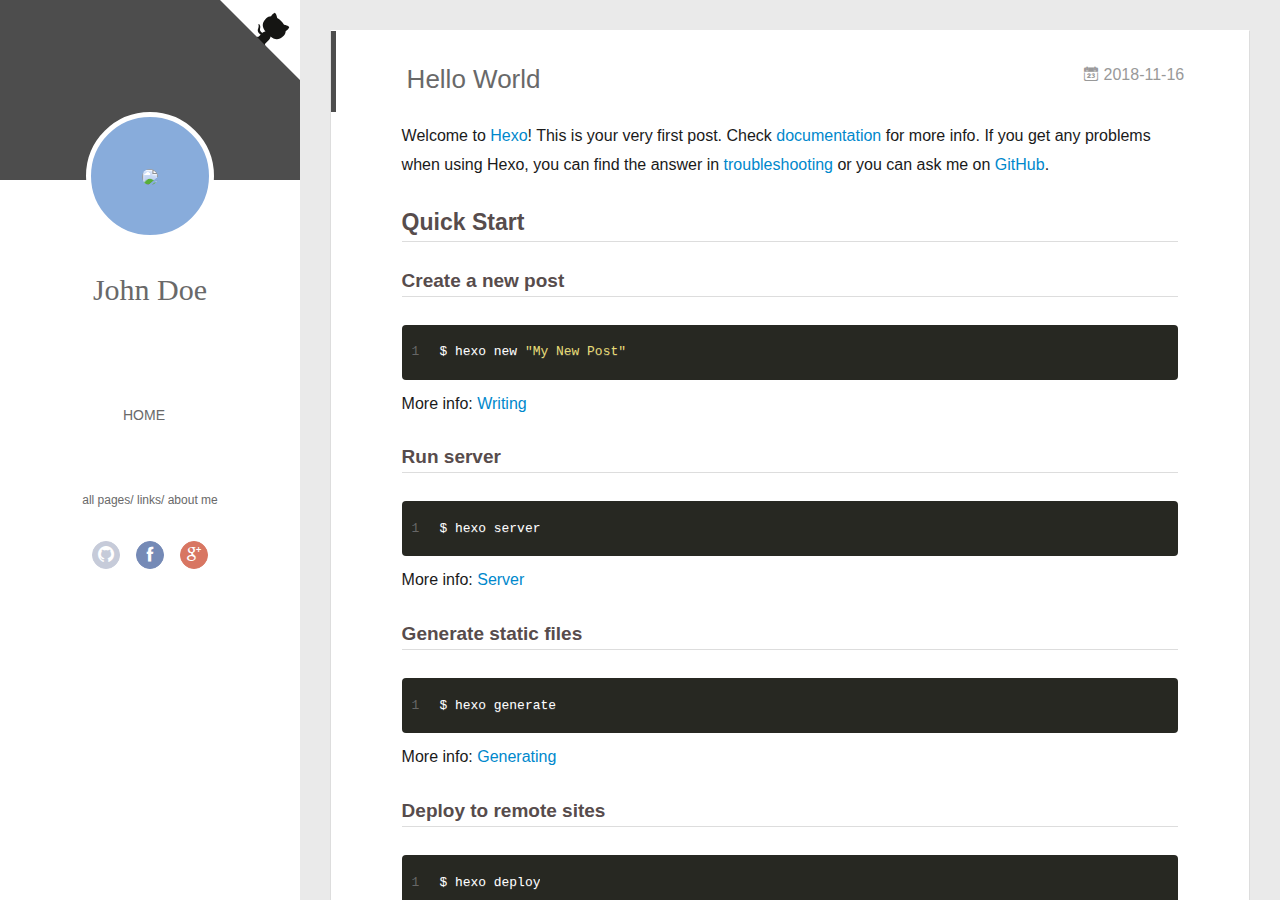
==== commit 19dd93cb: "Site updated: 2018-11-16 23:49:30" ====
--- a/index.html
+++ b/index.html
@@ -2,23 +2,12 @@
 <html>
 <head><meta name="generator" content="Hexo 3.8.0">
   <meta charset="utf-8">
-
-  <!-- PACE Progress Bar START -->
-  
-    <script src="https://raw.githubusercontent.com/HubSpot/pace/v1.0.2/pace.min.js"></script>
-    <link rel="stylesheet" href="https://github.com/HubSpot/pace/raw/master/themes/orange/pace-theme-flash.css">
-  
-  
-
-  <!-- PACE Progress Bar START -->
-
-  
+  
+  <meta name="renderer" content="webkit">
+  <meta http-equiv="X-UA-Compatible" content="IE=edge">
+  <link rel="dns-prefetch" href="http://yoursite.com">
   <title>Hexo</title>
   <meta name="viewport" content="width=device-width, initial-scale=1, maximum-scale=1">
-  
-  
-  
-  
   <meta property="og:type" content="website">
 <meta property="og:title" content="Hexo">
 <meta property="og:url" content="http://yoursite.com/index.html">
@@ -27,129 +16,156 @@
 <meta name="twitter:card" content="summary">
 <meta name="twitter:title" content="Hexo">
   
-    <link rel="alternate" href="/atom.xml" title="Hexo" type="application/atom+xml">
-  
-  <link rel="icon" href="/css/images/favicon.ico">
-  
-    <link href="//fonts.googleapis.com/css?family=Source+Code+Pro" rel="stylesheet" type="text/css">
-  
-  <link href="https://fonts.googleapis.com/css?family=Open+Sans|Montserrat:700" rel="stylesheet" type="text/css">
-  <link href="https://fonts.googleapis.com/css?family=Roboto:400,300,300italic,400italic" rel="stylesheet" type="text/css">
-  <link href="https://cdn.bootcss.com/font-awesome/4.6.3/css/font-awesome.min.css" rel="stylesheet">
+    <link rel="alternative" href="/atom.xml" title="Hexo" type="application/atom+xml">
+  
+  
+    <link rel="icon" href="/img/favicon.ico">
+  
+  <link rel="stylesheet" type="text/css" href="/./main.0cf68a.css">
   <style type="text/css">
-    @font-face{font-family:futura-pt;src:url(https://use.typekit.net/af/9749f0/00000000000000000001008f/27/l?subset_id=2&fvd=n5) format("woff2");font-weight:500;font-style:normal;}
-    @font-face{font-family:futura-pt;src:url(https://use.typekit.net/af/90cf9f/000000000000000000010091/27/l?subset_id=2&fvd=n7) format("woff2");font-weight:500;font-style:normal;}
-    @font-face{font-family:futura-pt;src:url(https://use.typekit.net/af/8a5494/000000000000000000013365/27/l?subset_id=2&fvd=n4) format("woff2");font-weight:lighter;font-style:normal;}
-    @font-face{font-family:futura-pt;src:url(https://use.typekit.net/af/d337d8/000000000000000000010095/27/l?subset_id=2&fvd=i4) format("woff2");font-weight:400;font-style:italic;}</style>
-    
-  <link rel="stylesheet" id="athemes-headings-fonts-css" href="//fonts.googleapis.com/css?family=Yanone+Kaffeesatz%3A200%2C300%2C400%2C700&amp;ver=4.6.1" type="text/css" media="all">
-  <link rel="stylesheet" href="/css/style.css">
-
-  <script src="https://code.jquery.com/jquery-3.1.1.min.js"></script>
-
-  <!-- Bootstrap core CSS -->
-  <link rel="stylesheet" href="https://netdna.bootstrapcdn.com/bootstrap/3.0.2/css/bootstrap.min.css">
-  <link rel="stylesheet" href="/css/hiero.css">
-  <link rel="stylesheet" href="/css/glyphs.css">
-  
-
-  <!-- Custom CSS -->
-  <link rel="stylesheet" href="/css/my.css">
-  <!-- Google Adsense -->
-  
+  
+    #container.show {
+      background: linear-gradient(200deg,#a0cfe4,#e8c37e);
+    }
+  </style>
+  
+
+  
+
+
 </head>
 </html>
-<script>
-var themeMenus = {};
-
-  themeMenus["/"] = "Home"; 
-
-  themeMenus["/archives/"] = "Archives"; 
-
-  themeMenus["/categories/"] = "Categories"; 
-
-  themeMenus["/tags/"] = "Tags"; 
-
-  themeMenus["/about/"] = "About"; 
-
-</script>
-
-
-  <body>
-
-
-  <header id="allheader" class="site-header" role="banner">
-  <div class="clearfix container">
-      <div class="site-branding">
-
-          <h1 class="site-title">
+
+<body>
+  <div id="container" q-class="show:isCtnShow">
+    <canvas id="anm-canvas" class="anm-canvas"></canvas>
+    <div class="left-col" q-class="show:isShow">
+      
+<div class="overlay" style="background: #4d4d4d"></div>
+<div class="intrude-less">
+	<a href="https://github.com/10ngui" class="github-corner" aria-label="View source on Github"><svg width="80" height="80" viewbox="0 0 250 250" style="fill:#fff; color:#151513; position: absolute; top: 0; border: 0; right: 0;" aria-hidden="true"><path d="M0,0 L115,115 L130,115 L142,142 L250,250 L250,0 Z"/><path d="M128.3,109.0 C113.8,99.7 119.0,89.6 119.0,89.6 C122.0,82.7 120.5,78.6 120.5,78.6 C119.2,72.0 123.4,76.3 123.4,76.3 C127.3,80.9 125.5,87.3 125.5,87.3 C122.9,97.6 130.6,101.9 134.4,103.2" fill="currentColor" style="transform-origin: 130px 106px;" class="octo-arm"/><path d="M115.0,115.0 C114.9,115.1 118.7,116.5 119.8,115.4 L133.7,101.6 C136.9,99.2 139.9,98.4 142.2,98.6 C133.8,88.0 127.5,74.4 143.8,58.0 C148.5,53.4 154.0,51.2 159.7,51.0 C160.3,49.4 163.2,43.6 171.4,40.1 C171.4,40.1 176.1,42.5 178.8,56.2 C183.1,58.6 187.2,61.8 190.9,65.4 C194.5,69.0 197.7,73.2 200.1,77.6 C213.8,80.2 216.3,84.9 216.3,84.9 C212.7,93.1 206.9,96.0 205.4,96.6 C205.1,102.4 203.0,107.8 198.3,112.5 C181.9,128.9 168.3,122.5 157.7,114.1 C157.9,116.9 156.7,120.9 152.7,124.9 L141.0,136.5 C139.8,137.7 141.6,141.9 141.8,141.8 Z" fill="currentColor" class="octo-body"/></svg></a><style>.github-corner:hover .octo-arm{animation:octocat-wave 560ms ease-in-out}@keyframes octocat-wave{0%,100%{transform:rotate(0)}20%,60%{transform:rotate(-25deg)}40%,80%{transform:rotate(10deg)}}@media (max-width:500px){.github-corner:hover .octo-arm{animation:none}.github-corner .octo-arm{animation:octocat-wave 560ms ease-in-out}}</style>
+
+	<header id="header" class="inner">
+		<a href="/" class="profilepic">
+			<img src="/img/pac.jpg" class="js-avatar">
+		</a>
+		<hgroup>
+		  <h1 class="header-author"><a href="/">John Doe</a></h1>
+		</hgroup>
+		
+
+		<nav class="header-menu">
+			<ul>
+			
+				<li><a href="/">home</a></li>
+	        
+			</ul>
+		</nav>
+		<nav class="header-smart-menu">
+    		
+    			
+    			<a q-on="click: openSlider(e, 'innerArchive')" href="javascript:void(0)">all pages</a>
+    			
             
-              <a href="/" rel="home">
-                <img style="margin-bottom: 10px;" width="100px" height="100px" alt="Hike News" src=" /assets/logo.jpg">
-              </a>
+    			
+    			<a q-on="click: openSlider(e, 'friends')" href="javascript:void(0)">links</a>
+    			
             
-          </h1>
-
-          
+    			
+    			<a q-on="click: openSlider(e, 'aboutme')" href="javascript:void(0)">about me</a>
+    			
             
-          <nav id="main-navigation" class="main-navigation" role="navigation">
-            <a class="nav-open">Menu</a>
-            <a class="nav-close">Close</a>
-            <div class="clearfix sf-menu">
-
-              <ul id="main-nav" class="nmenu sf-js-enabled">
-                    
-                      <li class="menu-item menu-item-type-custom menu-item-object-custom menu-item-home menu-item-1663"> <a class="" href="/">Home</a> </li>
-                    
-                      <li class="menu-item menu-item-type-custom menu-item-object-custom menu-item-home menu-item-1663"> <a class="" href="/archives/">Archives</a> </li>
-                    
-                      <li class="menu-item menu-item-type-custom menu-item-object-custom menu-item-home menu-item-1663"> <a class="" href="/categories/">Categories</a> </li>
-                    
-                      <li class="menu-item menu-item-type-custom menu-item-object-custom menu-item-home menu-item-1663"> <a class="" href="/tags/">Tags</a> </li>
-                    
-                      <li class="menu-item menu-item-type-custom menu-item-object-custom menu-item-home menu-item-1663"> <a class="" href="/about/">About</a> </li>
-                    
-              </ul>
-            </div>
-          </nav>
-
-
-      </div>
-  </div>
-</header>
-
-
-
-
-  <div id="container">
-    <div id="wrap">
+		</nav>
+		<nav class="header-nav">
+			<div class="social">
+				
+					<a class="github" target="_blank" href="https://github.com/" title="github"><i class="icon-github"></i></a>
+		        
+					<a class="facebook" target="_blank" href="https://www.facebook.com/" title="facebook"><i class="icon-facebook"></i></a>
+		        
+					<a class="google" target="_blank" href="https://www.google.com" title="google"><i class="icon-google"></i></a>
+		        
+			</div>
+		</nav>
+	</header>		
+</div>
+
+    </div>
+    <div class="mid-col" q-class="show:isShow,hide:isShow|isFalse">
+      
+<nav id="mobile-nav">
+  	<div class="overlay js-overlay" style="background: #4d4d4d"></div>
+	<div class="btnctn js-mobile-btnctn">
+  		<div class="slider-trigger list" q-on="click: openSlider(e)"><i class="icon icon-sort"></i></div>
+	</div>
+	<div class="intrude-less">
+		<header id="header" class="inner">
+			<div class="profilepic">
+				<img src="/img/pac.jpg" class="js-avatar">
+			</div>
+			<hgroup>
+			  <h1 class="header-author js-header-author">John Doe</h1>
+			</hgroup>
+			
+			
+			
+				
+			
+			
+			
+			<nav class="header-nav">
+				<div class="social">
+					
+						<a class="github" target="_blank" href="https://github.com/" title="github"><i class="icon-github"></i></a>
+			        
+						<a class="facebook" target="_blank" href="https://www.facebook.com/" title="facebook"><i class="icon-facebook"></i></a>
+			        
+						<a class="google" target="_blank" href="https://www.google.com" title="google"><i class="icon-google"></i></a>
+			        
+				</div>
+			</nav>
+
+			<nav class="header-menu js-header-menu">
+				<ul style="width: 50%">
+				
+				
+					<li style="width: 100%"><a href="/">home</a></li>
+		        
+				</ul>
+			</nav>
+		</header>				
+	</div>
+	<div class="mobile-mask" style="display:none" q-show="isShow"></div>
+</nav>
+
+      <div id="wrapper" class="body-wrap">
+        <div class="menu-l">
+          <div class="canvas-wrap">
+            <canvas data-colors="#eaeaea" data-sectionHeight="100" data-contentId="js-content" id="myCanvas1" class="anm-canvas"></canvas>
+          </div>
+          <div id="js-content" class="content-ll">
             
-      <div id="content" class="outer">
-        
-          <section id="main">
-  
-    <article id="post-hello-world" class="article article-type-post" itemscope="" itemprop="blogPost">
-  <div id="articleInner" class="clearfix post-1016 post type-post status-publish format-standard has-post-thumbnail hentry category-template-2 category-uncategorized tag-codex tag-edge-case tag-featured-image tag-image tag-template">
-    
+  
+    <article id="post-hello-world" class="article article-type-post  article-index" itemscope="" itemprop="blogPost">
+  
+  
+  <div class="article-inner">
     
       <header class="article-header">
         
   
-    <h1 class="thumb" itemprop="name">
+    <h1 itemprop="name">
       <a class="article-title" href="/2018/11/16/hello-world/">Hello World</a>
     </h1>
   
 
+        
+        <a href="/2018/11/16/hello-world/" class="archive-article-date">
+  	<time datetime="2018-11-16T13:44:17.541Z" itemprop="datePublished"><i class="icon-calendar icon"></i>2018-11-16</time>
+</a>
+        
       </header>
     
-    <div class="article-meta">
-      
-	Posted on <a href="/2018/11/16/hello-world/" class="article-date">
-	  <time datetime="2018-11-16T13:44:17.541Z" itemprop="datePublished">November 16, 2018</time>
-	</a>
-
-      
-    </div>
     <div class="article-entry" itemprop="articleBody">
       
         <p>Welcome to <a href="https://hexo.io/" target="_blank" rel="noopener">Hexo</a>! This is your very first post. Check <a href="https://hexo.io/docs/" target="_blank" rel="noopener">documentation</a> for more info. If you get any problems when using Hexo, you can find the answer in <a href="https://hexo.io/docs/troubleshooting.html" target="_blank" rel="noopener">troubleshooting</a> or you can ask me on <a href="https://github.com/hexojs/hexo/issues" target="_blank" rel="noopener">GitHub</a>.</p>
@@ -163,277 +179,301 @@
 <p>More info: <a href="https://hexo.io/docs/deployment.html" target="_blank" rel="noopener">Deployment</a></p>
 
       
-    </div>
-    <footer class="entry-meta entry-footer">
-      
-      
-      
-            
-      
-    </footer>
+
+      
+    </div>
+    <div class="article-info article-info-index">
+      
+      
+      
+
+      
+        <p class="article-more-link">
+          <a class="article-more-a" href="/2018/11/16/hello-world/">READ ALL >></a>
+        </p>
+      
+
+      
+      <div class="clearfix"></div>
+    </div>
   </div>
-  
 </article>
 
-<!-- Table of Contents -->
-
-    
-
-  
-
-
-</section>
-          <aside id="sidebar">
-  
-    <div class="widget-wrap" style="margin: 20px 0;">
-	<div id="search-form-wrap">
-
-    <form class="search-form">
-        <label style="width: 75%;">
-            <span class="screen-reader-text">Search for:</span>
-            <input type="search" class="search-field" style="height: 42px;" placeholder=" Search…" value="" name="s" title="Search for:">
-        </label>
-        <input type="submit" class="search-form-submit" value="Search">
-    </form>
-    <div class="ins-search">
-    <div class="ins-search-mask"></div>
-    <div class="ins-search-container">
-        <div class="ins-input-wrapper">
-            <input type="text" class="ins-search-input" placeholder="Type something...">
-            <span class="ins-close ins-selectable"><i class="fa fa-times-circle"></i></span>
-        </div>
-        <div class="ins-section-wrapper">
-            <div class="ins-section-container"></div>
-        </div>
-    </div>
+<aside class="wrap-side-operation">
+    <div class="mod-side-operation">
+        
+        <div class="jump-container" id="js-jump-container" style="display:none;">
+            <a href="javascript:void(0)" class="mod-side-operation__jump-to-top">
+                <i class="icon-font icon-back"></i>
+            </a>
+            <div id="js-jump-plan-container" class="jump-plan-container" style="top: -11px;">
+                <i class="icon-font icon-plane jump-plane"></i>
+            </div>
+        </div>
+        
+        
+    </div>
+</aside>
+
+
+
+
+  
+  
+
+
+          </div>
+        </div>
+      </div>
+      <footer id="footer">
+  <div class="outer">
+    <div id="footer-info">
+    	<div class="footer-left">
+    		&copy; 2018 John Doe
+			<div class="powered-by">
+<i class="fa fa-user-md"></i><span id="busuanzi_container_site_uv">
+  本站总访问量<span id="busuanzi_value_site_uv"></span>次
+</span>
+
 </div>
-<script>
-(function (window) {
-    var INSIGHT_CONFIG = {
-        TRANSLATION: {
-            POSTS: 'Posts',
-            PAGES: 'Pages',
-            CATEGORIES: 'Categories',
-            TAGS: 'Tags',
-            UNTITLED: '(Untitled)',
-        },
-        ROOT_URL: '/',
-        CONTENT_URL: '/content.json',
-    };
-    window.INSIGHT_CONFIG = INSIGHT_CONFIG;
-})(window);
-</script>
-<script src="/js/insight.js"></script>
-
-</div>
-</div>
-  
-    
-  <div class="widget-wrap">
-    <h3 class="widget-title">Connect With Us</h3>
-    <div class="widget widget_athemes_social_icons">
-
-    	<ul class="clearfix widget-social-icons">   
-    	
-          
-     			  <li><a href="https://github.com/" title="Github"><i class="fa fa-github" aria-hidden="true"></i></a></li> 
-          
-   		
-          
-     			  <li><a href="http://geowind.org" title="Weibo"><i class="fa fa-weibo" aria-hidden="true"></i></a></li> 
-          
-   		
-          
-     			  <li><a href="http://geowind.org" title="Twitter"><i class="fa fa-twitter" aria-hidden="true"></i></a></li> 
-          
-   		
-          
-     			  <li><a href="http://geowind.org" title="Pinterest"><i class="fa fa-pinterest" aria-hidden="true"></i></a></li> 
-          
-   		
-          
-     			  <li><a href="http://geowind.org" title="Flickr"><i class="fa fa-flickr" aria-hidden="true"></i></a></li> 
-          
-   		
-          
-            <li><a href="mailto:http://geowind.org?subject=请联系我&body=我能帮你什么" title="email"><i class="fa fa-envelope" aria-hidden="true"></i></a></li> 
-          
-   		
-   		</ul>
-
-
-   		<!--
-   		<ul class="clearfix widget-social-icons">   		
-   		<li class="widget-si-twitter"><a href="http://twitter.com" title="Twitter"><i class="ico-twitter"></i></a></li> 
-		<li class="widget-si-facebook"><a href="http://facebook.com" title="Facebook"><i class="ico-facebook"></i></a></li>
-			<li class="widget-si-gplus"><a href="http://plus.google.com" title="Google+"><i class="ico-gplus"></i></a></li>
-			<li class="widget-si-pinterest"><a href="http://pinterest.com" title="Pinterest"><i class="ico-pinterest"></i></a></li>
-			<li class="widget-si-flickr"><a href="http://flickr.com" title="Flickr"><i class="ico-flickr"></i></a></li>
-			<li class="widget-si-instagram"><a href="http://instagram.com" title="Instagram"><i class="ico-instagram"></i></a></li>
-		</ul> -->
-
-    </div>
-  </div>
-
-
-  
-    
-  <div class="widget_athemes_tabs">
-    <ul id="widget-tab" class="clearfix widget-tab-nav">
-      <li class="active"><a>Recent Posts</a></li>
-    </ul>
-    <div class="widget">
-      <ul>
-        
-          <li class="clearfix">
-
-            
-              <div class="widget-entry-summary" style="margin: 0;">
-            
-
-              <h6 style="margin: 0;"><a href="/2018/11/16/hello-world/">Hello World</a></h6>
-              <span>November 16, 2018</span>
-            </div>
-
-          </li>
-        
-      </ul>
-    </div>
-  </div>
-
-  
-    
-
-  
-    
-
-  
-    
-  
-    
-  <div class="widget-wrap">
-    <h3 class="widget-title">Archives</h3>
-
-    <div class="widget">
-      <ul class="archive-list"><li class="archive-list-item"><a class="archive-list-link" href="/archives/2018/11/">November 2018</a><span class="archive-list-count">1</span></li></ul>
-    </div>
-  </div>
-
-
-  
-</aside>
-        
-      </div>
-      <footer id="footer" class="site-footer">
-  
-
-  <div class="clearfix container">
-      <div class="site-info">
-	      &copy; 2018 Hexo All Rights Reserved.
-          
-            <span id="busuanzi_container_site_uv">
-              本站访客数<span id="busuanzi_value_site_uv"></span>人次  
-              本站总访问量<span id="busuanzi_value_site_pv"></span>次
-            </span>
-          
-      </div>
-      <div class="site-credit">
-        Theme by <a href="https://github.com/iTimeTraveler/hexo-theme-hiero" target="_blank">hiero</a>
-      </div>
+
+    	</div>
+		<script async src="https://dn-lbstatics.qbox.me/busuanzi/2.3/busuanzi.pure.mini.js"></script>
+      	<div class="footer-right">
+      		<a href="http://hexo.io/" target="_blank">Hexo</a>  Theme <a href="https://github.com/litten/hexo-theme-yilia" target="_blank">Yilia</a> by Litten
+      	</div>
+    </div>
   </div>
 </footer>
-
-
-<!-- min height -->
-
-<script>
-    var contentdiv = document.getElementById("content");
-
-    contentdiv.style.minHeight = document.body.offsetHeight - document.getElementById("allheader").offsetHeight - document.getElementById("footer").offsetHeight + "px";
+    </div>
+    <script>
+	var yiliaConfig = {
+		mathjax: false,
+		isHome: true,
+		isPost: false,
+		isArchive: false,
+		isTag: false,
+		isCategory: false,
+		open_in_new: false,
+		toc_hide_index: true,
+		root: "/",
+		innerArchive: true,
+		showTags: false
+	}
 </script>
 
-<!-- Custome JS -->
-<script src="/js/my.js"></script>
-    </div>
-    <!-- <nav id="mobile-nav">
-  
-    <a href="/" class="mobile-nav-link">Home</a>
-  
-    <a href="/archives/" class="mobile-nav-link">Archives</a>
-  
-    <a href="/categories/" class="mobile-nav-link">Categories</a>
-  
-    <a href="/tags/" class="mobile-nav-link">Tags</a>
-  
-    <a href="/about/" class="mobile-nav-link">About</a>
-  
-</nav> -->
-    
-
-<!-- mathjax config similar to math.stackexchange -->
-
-<script type="text/x-mathjax-config">
-  MathJax.Hub.Config({
-    tex2jax: {
-      inlineMath: [ ['$','$'], ["\\(","\\)"] ],
-      processEscapes: true
-    }
-  });
-</script>
-
-<script type="text/x-mathjax-config">
-    MathJax.Hub.Config({
-      tex2jax: {
-        skipTags: ['script', 'noscript', 'style', 'textarea', 'pre', 'code']
-      }
-    });
-</script>
-
-<script type="text/x-mathjax-config">
-    MathJax.Hub.Queue(function() {
-        var all = MathJax.Hub.getAllJax(), i;
-        for(i=0; i < all.length; i += 1) {
-            all[i].SourceElement().parentNode.className += ' has-jax';
-        }
-    });
-</script>
-
-<script type="text/javascript" src="https://cdnjs.cloudflare.com/ajax/libs/mathjax/2.7.4/MathJax.js?config=TeX-AMS-MML_HTMLorMML">
-</script>
-
-
-
-  <link rel="stylesheet" href="https://cdnjs.cloudflare.com/ajax/libs/fancybox/2.1.5/jquery.fancybox.min.css">
-  <script src="https://cdnjs.cloudflare.com/ajax/libs/fancybox/2.1.5/jquery.fancybox.min.js"></script>
-
-
-<script src="/js/scripts.js"></script>
-<script src="https://stackpath.bootstrapcdn.com/bootstrap/3.3.7/js/bootstrap.min.js"></script>
-<script src="/js/main.js"></script>
-
-
-
-
-
-
-
-  <div style="display: none;">
-    <script src="https://s95.cnzz.com/z_stat.php?id=1260716016&web_id=1260716016" language="JavaScript"></script>
+<script>!function(t){function n(e){if(r[e])return r[e].exports;var i=r[e]={exports:{},id:e,loaded:!1};return t[e].call(i.exports,i,i.exports,n),i.loaded=!0,i.exports}var r={};n.m=t,n.c=r,n.p="./",n(0)}([function(t,n,r){r(195),t.exports=r(191)},function(t,n,r){var e=r(3),i=r(52),o=r(27),u=r(28),c=r(53),f="prototype",a=function(t,n,r){var s,l,h,v,p=t&a.F,d=t&a.G,y=t&a.S,g=t&a.P,b=t&a.B,m=d?e:y?e[n]||(e[n]={}):(e[n]||{})[f],x=d?i:i[n]||(i[n]={}),w=x[f]||(x[f]={});d&&(r=n);for(s in r)l=!p&&m&&void 0!==m[s],h=(l?m:r)[s],v=b&&l?c(h,e):g&&"function"==typeof h?c(Function.call,h):h,m&&u(m,s,h,t&a.U),x[s]!=h&&o(x,s,v),g&&w[s]!=h&&(w[s]=h)};e.core=i,a.F=1,a.G=2,a.S=4,a.P=8,a.B=16,a.W=32,a.U=64,a.R=128,t.exports=a},function(t,n,r){var e=r(6);t.exports=function(t){if(!e(t))throw TypeError(t+" is not an object!");return t}},function(t,n){var r=t.exports="undefined"!=typeof window&&window.Math==Math?window:"undefined"!=typeof self&&self.Math==Math?self:Function("return this")();"number"==typeof __g&&(__g=r)},function(t,n){t.exports=function(t){try{return!!t()}catch(t){return!0}}},function(t,n){var r=t.exports="undefined"!=typeof window&&window.Math==Math?window:"undefined"!=typeof self&&self.Math==Math?self:Function("return this")();"number"==typeof __g&&(__g=r)},function(t,n){t.exports=function(t){return"object"==typeof t?null!==t:"function"==typeof t}},function(t,n,r){var e=r(126)("wks"),i=r(76),o=r(3).Symbol,u="function"==typeof o;(t.exports=function(t){return e[t]||(e[t]=u&&o[t]||(u?o:i)("Symbol."+t))}).store=e},function(t,n){var r={}.hasOwnProperty;t.exports=function(t,n){return r.call(t,n)}},function(t,n,r){var e=r(94),i=r(33);t.exports=function(t){return e(i(t))}},function(t,n,r){t.exports=!r(4)(function(){return 7!=Object.defineProperty({},"a",{get:function(){return 7}}).a})},function(t,n,r){var e=r(2),i=r(167),o=r(50),u=Object.defineProperty;n.f=r(10)?Object.defineProperty:function(t,n,r){if(e(t),n=o(n,!0),e(r),i)try{return u(t,n,r)}catch(t){}if("get"in r||"set"in r)throw TypeError("Accessors not supported!");return"value"in r&&(t[n]=r.value),t}},function(t,n,r){t.exports=!r(18)(function(){return 7!=Object.defineProperty({},"a",{get:function(){return 7}}).a})},function(t,n,r){var e=r(14),i=r(22);t.exports=r(12)?function(t,n,r){return e.f(t,n,i(1,r))}:function(t,n,r){return t[n]=r,t}},function(t,n,r){var e=r(20),i=r(58),o=r(42),u=Object.defineProperty;n.f=r(12)?Object.defineProperty:function(t,n,r){if(e(t),n=o(n,!0),e(r),i)try{return u(t,n,r)}catch(t){}if("get"in r||"set"in r)throw TypeError("Accessors not supported!");return"value"in r&&(t[n]=r.value),t}},function(t,n,r){var e=r(40)("wks"),i=r(23),o=r(5).Symbol,u="function"==typeof o;(t.exports=function(t){return e[t]||(e[t]=u&&o[t]||(u?o:i)("Symbol."+t))}).store=e},function(t,n,r){var e=r(67),i=Math.min;t.exports=function(t){return t>0?i(e(t),9007199254740991):0}},function(t,n,r){var e=r(46);t.exports=function(t){return Object(e(t))}},function(t,n){t.exports=function(t){try{return!!t()}catch(t){return!0}}},function(t,n,r){var e=r(63),i=r(34);t.exports=Object.keys||function(t){return e(t,i)}},function(t,n,r){var e=r(21);t.exports=function(t){if(!e(t))throw TypeError(t+" is not an object!");return t}},function(t,n){t.exports=function(t){return"object"==typeof t?null!==t:"function"==typeof t}},function(t,n){t.exports=function(t,n){return{enumerable:!(1&t),configurable:!(2&t),writable:!(4&t),value:n}}},function(t,n){var r=0,e=Math.random();t.exports=function(t){return"Symbol(".concat(void 0===t?"":t,")_",(++r+e).toString(36))}},function(t,n){var r={}.hasOwnProperty;t.exports=function(t,n){return r.call(t,n)}},function(t,n){var r=t.exports={version:"2.4.0"};"number"==typeof __e&&(__e=r)},function(t,n){t.exports=function(t){if("function"!=typeof t)throw TypeError(t+" is not a function!");return t}},function(t,n,r){var e=r(11),i=r(66);t.exports=r(10)?function(t,n,r){return e.f(t,n,i(1,r))}:function(t,n,r){return t[n]=r,t}},function(t,n,r){var e=r(3),i=r(27),o=r(24),u=r(76)("src"),c="toString",f=Function[c],a=(""+f).split(c);r(52).inspectSource=function(t){return f.call(t)},(t.exports=function(t,n,r,c){var f="function"==typeof r;f&&(o(r,"name")||i(r,"name",n)),t[n]!==r&&(f&&(o(r,u)||i(r,u,t[n]?""+t[n]:a.join(String(n)))),t===e?t[n]=r:c?t[n]?t[n]=r:i(t,n,r):(delete t[n],i(t,n,r)))})(Function.prototype,c,function(){return"function"==typeof this&&this[u]||f.call(this)})},function(t,n,r){var e=r(1),i=r(4),o=r(46),u=function(t,n,r,e){var i=String(o(t)),u="<"+n;return""!==r&&(u+=" "+r+'="'+String(e).replace(/"/g,"&quot;")+'"'),u+">"+i+"</"+n+">"};t.exports=function(t,n){var r={};r[t]=n(u),e(e.P+e.F*i(function(){var n=""[t]('"');return n!==n.toLowerCase()||n.split('"').length>3}),"String",r)}},function(t,n,r){var e=r(115),i=r(46);t.exports=function(t){return e(i(t))}},function(t,n,r){var e=r(116),i=r(66),o=r(30),u=r(50),c=r(24),f=r(167),a=Object.getOwnPropertyDescriptor;n.f=r(10)?a:function(t,n){if(t=o(t),n=u(n,!0),f)try{return a(t,n)}catch(t){}if(c(t,n))return i(!e.f.call(t,n),t[n])}},function(t,n,r){var e=r(24),i=r(17),o=r(145)("IE_PROTO"),u=Object.prototype;t.exports=Object.getPrototypeOf||function(t){return t=i(t),e(t,o)?t[o]:"function"==typeof t.constructor&&t instanceof t.constructor?t.constructor.prototype:t instanceof Object?u:null}},function(t,n){t.exports=function(t){if(void 0==t)throw TypeError("Can't call method on  "+t);return t}},function(t,n){t.exports="constructor,hasOwnProperty,isPrototypeOf,propertyIsEnumerable,toLocaleString,toString,valueOf".split(",")},function(t,n){t.exports={}},function(t,n){t.exports=!0},function(t,n){n.f={}.propertyIsEnumerable},function(t,n,r){var e=r(14).f,i=r(8),o=r(15)("toStringTag");t.exports=function(t,n,r){t&&!i(t=r?t:t.prototype,o)&&e(t,o,{configurable:!0,value:n})}},function(t,n,r){var e=r(40)("keys"),i=r(23);t.exports=function(t){return e[t]||(e[t]=i(t))}},function(t,n,r){var e=r(5),i="__core-js_shared__",o=e[i]||(e[i]={});t.exports=function(t){return o[t]||(o[t]={})}},function(t,n){var r=Math.ceil,e=Math.floor;t.exports=function(t){return isNaN(t=+t)?0:(t>0?e:r)(t)}},function(t,n,r){var e=r(21);t.exports=function(t,n){if(!e(t))return t;var r,i;if(n&&"function"==typeof(r=t.toString)&&!e(i=r.call(t)))return i;if("function"==typeof(r=t.valueOf)&&!e(i=r.call(t)))return i;if(!n&&"function"==typeof(r=t.toString)&&!e(i=r.call(t)))return i;throw TypeError("Can't convert object to primitive value")}},function(t,n,r){var e=r(5),i=r(25),o=r(36),u=r(44),c=r(14).f;t.exports=function(t){var n=i.Symbol||(i.Symbol=o?{}:e.Symbol||{});"_"==t.charAt(0)||t in n||c(n,t,{value:u.f(t)})}},function(t,n,r){n.f=r(15)},function(t,n){var r={}.toString;t.exports=function(t){return r.call(t).slice(8,-1)}},function(t,n){t.exports=function(t){if(void 0==t)throw TypeError("Can't call method on  "+t);return t}},function(t,n,r){var e=r(4);t.exports=function(t,n){return!!t&&e(function(){n?t.call(null,function(){},1):t.call(null)})}},function(t,n,r){var e=r(53),i=r(115),o=r(17),u=r(16),c=r(203);t.exports=function(t,n){var r=1==t,f=2==t,a=3==t,s=4==t,l=6==t,h=5==t||l,v=n||c;return function(n,c,p){for(var d,y,g=o(n),b=i(g),m=e(c,p,3),x=u(b.length),w=0,S=r?v(n,x):f?v(n,0):void 0;x>w;w++)if((h||w in b)&&(d=b[w],y=m(d,w,g),t))if(r)S[w]=y;else if(y)switch(t){case 3:return!0;case 5:return d;case 6:return w;case 2:S.push(d)}else if(s)return!1;return l?-1:a||s?s:S}}},function(t,n,r){var e=r(1),i=r(52),o=r(4);t.exports=function(t,n){var r=(i.Object||{})[t]||Object[t],u={};u[t]=n(r),e(e.S+e.F*o(function(){r(1)}),"Object",u)}},function(t,n,r){var e=r(6);t.exports=function(t,n){if(!e(t))return t;var r,i;if(n&&"function"==typeof(r=t.toString)&&!e(i=r.call(t)))return i;if("function"==typeof(r=t.valueOf)&&!e(i=r.call(t)))return i;if(!n&&"function"==typeof(r=t.toString)&&!e(i=r.call(t)))return i;throw TypeError("Can't convert object to primitive value")}},function(t,n,r){var e=r(5),i=r(25),o=r(91),u=r(13),c="prototype",f=function(t,n,r){var a,s,l,h=t&f.F,v=t&f.G,p=t&f.S,d=t&f.P,y=t&f.B,g=t&f.W,b=v?i:i[n]||(i[n]={}),m=b[c],x=v?e:p?e[n]:(e[n]||{})[c];v&&(r=n);for(a in r)(s=!h&&x&&void 0!==x[a])&&a in b||(l=s?x[a]:r[a],b[a]=v&&"function"!=typeof x[a]?r[a]:y&&s?o(l,e):g&&x[a]==l?function(t){var n=function(n,r,e){if(this instanceof t){switch(arguments.length){case 0:return new t;case 1:return new t(n);case 2:return new t(n,r)}return new t(n,r,e)}return t.apply(this,arguments)};return n[c]=t[c],n}(l):d&&"function"==typeof l?o(Function.call,l):l,d&&((b.virtual||(b.virtual={}))[a]=l,t&f.R&&m&&!m[a]&&u(m,a,l)))};f.F=1,f.G=2,f.S=4,f.P=8,f.B=16,f.W=32,f.U=64,f.R=128,t.exports=f},function(t,n){var r=t.exports={version:"2.4.0"};"number"==typeof __e&&(__e=r)},function(t,n,r){var e=r(26);t.exports=function(t,n,r){if(e(t),void 0===n)return t;switch(r){case 1:return function(r){return t.call(n,r)};case 2:return function(r,e){return t.call(n,r,e)};case 3:return function(r,e,i){return t.call(n,r,e,i)}}return function(){return t.apply(n,arguments)}}},function(t,n,r){var e=r(183),i=r(1),o=r(126)("metadata"),u=o.store||(o.store=new(r(186))),c=function(t,n,r){var i=u.get(t);if(!i){if(!r)return;u.set(t,i=new e)}var o=i.get(n);if(!o){if(!r)return;i.set(n,o=new e)}return o},f=function(t,n,r){var e=c(n,r,!1);return void 0!==e&&e.has(t)},a=function(t,n,r){var e=c(n,r,!1);return void 0===e?void 0:e.get(t)},s=function(t,n,r,e){c(r,e,!0).set(t,n)},l=function(t,n){var r=c(t,n,!1),e=[];return r&&r.forEach(function(t,n){e.push(n)}),e},h=function(t){return void 0===t||"symbol"==typeof t?t:String(t)},v=function(t){i(i.S,"Reflect",t)};t.exports={store:u,map:c,has:f,get:a,set:s,keys:l,key:h,exp:v}},function(t,n,r){"use strict";if(r(10)){var e=r(69),i=r(3),o=r(4),u=r(1),c=r(127),f=r(152),a=r(53),s=r(68),l=r(66),h=r(27),v=r(73),p=r(67),d=r(16),y=r(75),g=r(50),b=r(24),m=r(180),x=r(114),w=r(6),S=r(17),_=r(137),O=r(70),E=r(32),P=r(71).f,j=r(154),F=r(76),M=r(7),A=r(48),N=r(117),T=r(146),I=r(155),k=r(80),L=r(123),R=r(74),C=r(130),D=r(160),U=r(11),W=r(31),G=U.f,B=W.f,V=i.RangeError,z=i.TypeError,q=i.Uint8Array,K="ArrayBuffer",J="Shared"+K,Y="BYTES_PER_ELEMENT",H="prototype",$=Array[H],X=f.ArrayBuffer,Q=f.DataView,Z=A(0),tt=A(2),nt=A(3),rt=A(4),et=A(5),it=A(6),ot=N(!0),ut=N(!1),ct=I.values,ft=I.keys,at=I.entries,st=$.lastIndexOf,lt=$.reduce,ht=$.reduceRight,vt=$.join,pt=$.sort,dt=$.slice,yt=$.toString,gt=$.toLocaleString,bt=M("iterator"),mt=M("toStringTag"),xt=F("typed_constructor"),wt=F("def_constructor"),St=c.CONSTR,_t=c.TYPED,Ot=c.VIEW,Et="Wrong length!",Pt=A(1,function(t,n){return Tt(T(t,t[wt]),n)}),jt=o(function(){return 1===new q(new Uint16Array([1]).buffer)[0]}),Ft=!!q&&!!q[H].set&&o(function(){new q(1).set({})}),Mt=function(t,n){if(void 0===t)throw z(Et);var r=+t,e=d(t);if(n&&!m(r,e))throw V(Et);return e},At=function(t,n){var r=p(t);if(r<0||r%n)throw V("Wrong offset!");return r},Nt=function(t){if(w(t)&&_t in t)return t;throw z(t+" is not a typed array!")},Tt=function(t,n){if(!(w(t)&&xt in t))throw z("It is not a typed array constructor!");return new t(n)},It=function(t,n){return kt(T(t,t[wt]),n)},kt=function(t,n){for(var r=0,e=n.length,i=Tt(t,e);e>r;)i[r]=n[r++];return i},Lt=function(t,n,r){G(t,n,{get:function(){return this._d[r]}})},Rt=function(t){var n,r,e,i,o,u,c=S(t),f=arguments.length,s=f>1?arguments[1]:void 0,l=void 0!==s,h=j(c);if(void 0!=h&&!_(h)){for(u=h.call(c),e=[],n=0;!(o=u.next()).done;n++)e.push(o.value);c=e}for(l&&f>2&&(s=a(s,arguments[2],2)),n=0,r=d(c.length),i=Tt(this,r);r>n;n++)i[n]=l?s(c[n],n):c[n];return i},Ct=function(){for(var t=0,n=arguments.length,r=Tt(this,n);n>t;)r[t]=arguments[t++];return r},Dt=!!q&&o(function(){gt.call(new q(1))}),Ut=function(){return gt.apply(Dt?dt.call(Nt(this)):Nt(this),arguments)},Wt={copyWithin:function(t,n){return D.call(Nt(this),t,n,arguments.length>2?arguments[2]:void 0)},every:function(t){return rt(Nt(this),t,arguments.length>1?arguments[1]:void 0)},fill:function(t){return C.apply(Nt(this),arguments)},filter:function(t){return It(this,tt(Nt(this),t,arguments.length>1?arguments[1]:void 0))},find:function(t){return et(Nt(this),t,arguments.length>1?arguments[1]:void 0)},findIndex:function(t){return it(Nt(this),t,arguments.length>1?arguments[1]:void 0)},forEach:function(t){Z(Nt(this),t,arguments.length>1?arguments[1]:void 0)},indexOf:function(t){return ut(Nt(this),t,arguments.length>1?arguments[1]:void 0)},includes:function(t){return ot(Nt(this),t,arguments.length>1?arguments[1]:void 0)},join:function(t){return vt.apply(Nt(this),arguments)},lastIndexOf:function(t){return st.apply(Nt(this),arguments)},map:function(t){return Pt(Nt(this),t,arguments.length>1?arguments[1]:void 0)},reduce:function(t){return lt.apply(Nt(this),arguments)},reduceRight:function(t){return ht.apply(Nt(this),arguments)},reverse:function(){for(var t,n=this,r=Nt(n).length,e=Math.floor(r/2),i=0;i<e;)t=n[i],n[i++]=n[--r],n[r]=t;return n},some:function(t){return nt(Nt(this),t,arguments.length>1?arguments[1]:void 0)},sort:function(t){return pt.call(Nt(this),t)},subarray:function(t,n){var r=Nt(this),e=r.length,i=y(t,e);return new(T(r,r[wt]))(r.buffer,r.byteOffset+i*r.BYTES_PER_ELEMENT,d((void 0===n?e:y(n,e))-i))}},Gt=function(t,n){return It(this,dt.call(Nt(this),t,n))},Bt=function(t){Nt(this);var n=At(arguments[1],1),r=this.length,e=S(t),i=d(e.length),o=0;if(i+n>r)throw V(Et);for(;o<i;)this[n+o]=e[o++]},Vt={entries:function(){return at.call(Nt(this))},keys:function(){return ft.call(Nt(this))},values:function(){return ct.call(Nt(this))}},zt=function(t,n){return w(t)&&t[_t]&&"symbol"!=typeof n&&n in t&&String(+n)==String(n)},qt=function(t,n){return zt(t,n=g(n,!0))?l(2,t[n]):B(t,n)},Kt=function(t,n,r){return!(zt(t,n=g(n,!0))&&w(r)&&b(r,"value"))||b(r,"get")||b(r,"set")||r.configurable||b(r,"writable")&&!r.writable||b(r,"enumerable")&&!r.enumerable?G(t,n,r):(t[n]=r.value,t)};St||(W.f=qt,U.f=Kt),u(u.S+u.F*!St,"Object",{getOwnPropertyDescriptor:qt,defineProperty:Kt}),o(function(){yt.call({})})&&(yt=gt=function(){return vt.call(this)});var Jt=v({},Wt);v(Jt,Vt),h(Jt,bt,Vt.values),v(Jt,{slice:Gt,set:Bt,constructor:function(){},toString:yt,toLocaleString:Ut}),Lt(Jt,"buffer","b"),Lt(Jt,"byteOffset","o"),Lt(Jt,"byteLength","l"),Lt(Jt,"length","e"),G(Jt,mt,{get:function(){return this[_t]}}),t.exports=function(t,n,r,f){f=!!f;var a=t+(f?"Clamped":"")+"Array",l="Uint8Array"!=a,v="get"+t,p="set"+t,y=i[a],g=y||{},b=y&&E(y),m=!y||!c.ABV,S={},_=y&&y[H],j=function(t,r){var e=t._d;return e.v[v](r*n+e.o,jt)},F=function(t,r,e){var i=t._d;f&&(e=(e=Math.round(e))<0?0:e>255?255:255&e),i.v[p](r*n+i.o,e,jt)},M=function(t,n){G(t,n,{get:function(){return j(this,n)},set:function(t){return F(this,n,t)},enumerable:!0})};m?(y=r(function(t,r,e,i){s(t,y,a,"_d");var o,u,c,f,l=0,v=0;if(w(r)){if(!(r instanceof X||(f=x(r))==K||f==J))return _t in r?kt(y,r):Rt.call(y,r);o=r,v=At(e,n);var p=r.byteLength;if(void 0===i){if(p%n)throw V(Et);if((u=p-v)<0)throw V(Et)}else if((u=d(i)*n)+v>p)throw V(Et);c=u/n}else c=Mt(r,!0),u=c*n,o=new X(u);for(h(t,"_d",{b:o,o:v,l:u,e:c,v:new Q(o)});l<c;)M(t,l++)}),_=y[H]=O(Jt),h(_,"constructor",y)):L(function(t){new y(null),new y(t)},!0)||(y=r(function(t,r,e,i){s(t,y,a);var o;return w(r)?r instanceof X||(o=x(r))==K||o==J?void 0!==i?new g(r,At(e,n),i):void 0!==e?new g(r,At(e,n)):new g(r):_t in r?kt(y,r):Rt.call(y,r):new g(Mt(r,l))}),Z(b!==Function.prototype?P(g).concat(P(b)):P(g),function(t){t in y||h(y,t,g[t])}),y[H]=_,e||(_.constructor=y));var A=_[bt],N=!!A&&("values"==A.name||void 0==A.name),T=Vt.values;h(y,xt,!0),h(_,_t,a),h(_,Ot,!0),h(_,wt,y),(f?new y(1)[mt]==a:mt in _)||G(_,mt,{get:function(){return a}}),S[a]=y,u(u.G+u.W+u.F*(y!=g),S),u(u.S,a,{BYTES_PER_ELEMENT:n,from:Rt,of:Ct}),Y in _||h(_,Y,n),u(u.P,a,Wt),R(a),u(u.P+u.F*Ft,a,{set:Bt}),u(u.P+u.F*!N,a,Vt),u(u.P+u.F*(_.toString!=yt),a,{toString:yt}),u(u.P+u.F*o(function(){new y(1).slice()}),a,{slice:Gt}),u(u.P+u.F*(o(function(){return[1,2].toLocaleString()!=new y([1,2]).toLocaleString()})||!o(function(){_.toLocaleString.call([1,2])})),a,{toLocaleString:Ut}),k[a]=N?A:T,e||N||h(_,bt,T)}}else t.exports=function(){}},function(t,n){var r={}.toString;t.exports=function(t){return r.call(t).slice(8,-1)}},function(t,n,r){var e=r(21),i=r(5).document,o=e(i)&&e(i.createElement);t.exports=function(t){return o?i.createElement(t):{}}},function(t,n,r){t.exports=!r(12)&&!r(18)(function(){return 7!=Object.defineProperty(r(57)("div"),"a",{get:function(){return 7}}).a})},function(t,n,r){"use strict";var e=r(36),i=r(51),o=r(64),u=r(13),c=r(8),f=r(35),a=r(96),s=r(38),l=r(103),h=r(15)("iterator"),v=!([].keys&&"next"in[].keys()),p="keys",d="values",y=function(){return this};t.exports=function(t,n,r,g,b,m,x){a(r,n,g);var w,S,_,O=function(t){if(!v&&t in F)return F[t];switch(t){case p:case d:return function(){return new r(this,t)}}return function(){return new r(this,t)}},E=n+" Iterator",P=b==d,j=!1,F=t.prototype,M=F[h]||F["@@iterator"]||b&&F[b],A=M||O(b),N=b?P?O("entries"):A:void 0,T="Array"==n?F.entries||M:M;if(T&&(_=l(T.call(new t)))!==Object.prototype&&(s(_,E,!0),e||c(_,h)||u(_,h,y)),P&&M&&M.name!==d&&(j=!0,A=function(){return M.call(this)}),e&&!x||!v&&!j&&F[h]||u(F,h,A),f[n]=A,f[E]=y,b)if(w={values:P?A:O(d),keys:m?A:O(p),entries:N},x)for(S in w)S in F||o(F,S,w[S]);else i(i.P+i.F*(v||j),n,w);return w}},function(t,n,r){var e=r(20),i=r(100),o=r(34),u=r(39)("IE_PROTO"),c=function(){},f="prototype",a=function(){var t,n=r(57)("iframe"),e=o.length;for(n.style.display="none",r(93).appendChild(n),n.src="javascript:",t=n.contentWindow.document,t.open(),t.write("<script>document.F=Object<\/script>"),t.close(),a=t.F;e--;)delete a[f][o[e]];return a()};t.exports=Object.create||function(t,n){var r;return null!==t?(c[f]=e(t),r=new c,c[f]=null,r[u]=t):r=a(),void 0===n?r:i(r,n)}},function(t,n,r){var e=r(63),i=r(34).concat("length","prototype");n.f=Object.getOwnPropertyNames||function(t){return e(t,i)}},function(t,n){n.f=Object.getOwnPropertySymbols},function(t,n,r){var e=r(8),i=r(9),o=r(90)(!1),u=r(39)("IE_PROTO");t.exports=function(t,n){var r,c=i(t),f=0,a=[];for(r in c)r!=u&&e(c,r)&&a.push(r);for(;n.length>f;)e(c,r=n[f++])&&(~o(a,r)||a.push(r));return a}},function(t,n,r){t.exports=r(13)},function(t,n,r){var e=r(76)("meta"),i=r(6),o=r(24),u=r(11).f,c=0,f=Object.isExtensible||function(){return!0},a=!r(4)(function(){return f(Object.preventExtensions({}))}),s=function(t){u(t,e,{value:{i:"O"+ ++c,w:{}}})},l=function(t,n){if(!i(t))return"symbol"==typeof t?t:("string"==typeof t?"S":"P")+t;if(!o(t,e)){if(!f(t))return"F";if(!n)return"E";s(t)}return t[e].i},h=function(t,n){if(!o(t,e)){if(!f(t))return!0;if(!n)return!1;s(t)}return t[e].w},v=function(t){return a&&p.NEED&&f(t)&&!o(t,e)&&s(t),t},p=t.exports={KEY:e,NEED:!1,fastKey:l,getWeak:h,onFreeze:v}},function(t,n){t.exports=function(t,n){return{enumerable:!(1&t),configurable:!(2&t),writable:!(4&t),value:n}}},function(t,n){var r=Math.ceil,e=Math.floor;t.exports=function(t){return isNaN(t=+t)?0:(t>0?e:r)(t)}},function(t,n){t.exports=function(t,n,r,e){if(!(t instanceof n)||void 0!==e&&e in t)throw TypeError(r+": incorrect invocation!");return t}},function(t,n){t.exports=!1},function(t,n,r){var e=r(2),i=r(173),o=r(133),u=r(145)("IE_PROTO"),c=function(){},f="prototype",a=function(){var t,n=r(132)("iframe"),e=o.length;for(n.style.display="none",r(135).appendChild(n),n.src="javascript:",t=n.contentWindow.document,t.open(),t.write("<script>document.F=Object<\/script>"),t.close(),a=t.F;e--;)delete a[f][o[e]];return a()};t.exports=Object.create||function(t,n){var r;return null!==t?(c[f]=e(t),r=new c,c[f]=null,r[u]=t):r=a(),void 0===n?r:i(r,n)}},function(t,n,r){var e=r(175),i=r(133).concat("length","prototype");n.f=Object.getOwnPropertyNames||function(t){return e(t,i)}},function(t,n,r){var e=r(175),i=r(133);t.exports=Object.keys||function(t){return e(t,i)}},function(t,n,r){var e=r(28);t.exports=function(t,n,r){for(var i in n)e(t,i,n[i],r);return t}},function(t,n,r){"use strict";var e=r(3),i=r(11),o=r(10),u=r(7)("species");t.exports=function(t){var n=e[t];o&&n&&!n[u]&&i.f(n,u,{configurable:!0,get:function(){return this}})}},function(t,n,r){var e=r(67),i=Math.max,o=Math.min;t.exports=function(t,n){return t=e(t),t<0?i(t+n,0):o(t,n)}},function(t,n){var r=0,e=Math.random();t.exports=function(t){return"Symbol(".concat(void 0===t?"":t,")_",(++r+e).toString(36))}},function(t,n,r){var e=r(33);t.exports=function(t){return Object(e(t))}},function(t,n,r){var e=r(7)("unscopables"),i=Array.prototype;void 0==i[e]&&r(27)(i,e,{}),t.exports=function(t){i[e][t]=!0}},function(t,n,r){var e=r(53),i=r(169),o=r(137),u=r(2),c=r(16),f=r(154),a={},s={},n=t.exports=function(t,n,r,l,h){var v,p,d,y,g=h?function(){return t}:f(t),b=e(r,l,n?2:1),m=0;if("function"!=typeof g)throw TypeError(t+" is not iterable!");if(o(g)){for(v=c(t.length);v>m;m++)if((y=n?b(u(p=t[m])[0],p[1]):b(t[m]))===a||y===s)return y}else for(d=g.call(t);!(p=d.next()).done;)if((y=i(d,b,p.value,n))===a||y===s)return y};n.BREAK=a,n.RETURN=s},function(t,n){t.exports={}},function(t,n,r){var e=r(11).f,i=r(24),o=r(7)("toStringTag");t.exports=function(t,n,r){t&&!i(t=r?t:t.prototype,o)&&e(t,o,{configurable:!0,value:n})}},function(t,n,r){var e=r(1),i=r(46),o=r(4),u=r(150),c="["+u+"]",f="​+",a=RegExp("^"+c+c+"*"),s=RegExp(c+c+"*$"),l=function(t,n,r){var i={},c=o(function(){return!!u[t]()||f[t]()!=f}),a=i[t]=c?n(h):u[t];r&&(i[r]=a),e(e.P+e.F*c,"String",i)},h=l.trim=function(t,n){return t=String(i(t)),1&n&&(t=t.replace(a,"")),2&n&&(t=t.replace(s,"")),t};t.exports=l},function(t,n,r){t.exports={default:r(86),__esModule:!0}},function(t,n,r){t.exports={default:r(87),__esModule:!0}},function(t,n,r){"use strict";function e(t){return t&&t.__esModule?t:{default:t}}n.__esModule=!0;var i=r(84),o=e(i),u=r(83),c=e(u),f="function"==typeof c.default&&"symbol"==typeof o.default?function(t){return typeof t}:function(t){return t&&"function"==typeof c.default&&t.constructor===c.default&&t!==c.default.prototype?"symbol":typeof t};n.default="function"==typeof c.default&&"symbol"===f(o.default)?function(t){return void 0===t?"undefined":f(t)}:function(t){return t&&"function"==typeof c.default&&t.constructor===c.default&&t!==c.default.prototype?"symbol":void 0===t?"undefined":f(t)}},function(t,n,r){r(110),r(108),r(111),r(112),t.exports=r(25).Symbol},function(t,n,r){r(109),r(113),t.exports=r(44).f("iterator")},function(t,n){t.exports=function(t){if("function"!=typeof t)throw TypeError(t+" is not a function!");return t}},function(t,n){t.exports=function(){}},function(t,n,r){var e=r(9),i=r(106),o=r(105);t.exports=function(t){return function(n,r,u){var c,f=e(n),a=i(f.length),s=o(u,a);if(t&&r!=r){for(;a>s;)if((c=f[s++])!=c)return!0}else for(;a>s;s++)if((t||s in f)&&f[s]===r)return t||s||0;return!t&&-1}}},function(t,n,r){var e=r(88);t.exports=function(t,n,r){if(e(t),void 0===n)return t;switch(r){case 1:return function(r){return t.call(n,r)};case 2:return function(r,e){return t.call(n,r,e)};case 3:return function(r,e,i){return t.call(n,r,e,i)}}return function(){return t.apply(n,arguments)}}},function(t,n,r){var e=r(19),i=r(62),o=r(37);t.exports=function(t){var n=e(t),r=i.f;if(r)for(var u,c=r(t),f=o.f,a=0;c.length>a;)f.call(t,u=c[a++])&&n.push(u);return n}},function(t,n,r){t.exports=r(5).document&&document.documentElement},function(t,n,r){var e=r(56);t.exports=Object("z").propertyIsEnumerable(0)?Object:function(t){return"String"==e(t)?t.split(""):Object(t)}},function(t,n,r){var e=r(56);t.exports=Array.isArray||function(t){return"Array"==e(t)}},function(t,n,r){"use strict";var e=r(60),i=r(22),o=r(38),u={};r(13)(u,r(15)("iterator"),function(){return this}),t.exports=function(t,n,r){t.prototype=e(u,{next:i(1,r)}),o(t,n+" Iterator")}},function(t,n){t.exports=function(t,n){return{value:n,done:!!t}}},function(t,n,r){var e=r(19),i=r(9);t.exports=function(t,n){for(var r,o=i(t),u=e(o),c=u.length,f=0;c>f;)if(o[r=u[f++]]===n)return r}},function(t,n,r){var e=r(23)("meta"),i=r(21),o=r(8),u=r(14).f,c=0,f=Object.isExtensible||function(){return!0},a=!r(18)(function(){return f(Object.preventExtensions({}))}),s=function(t){u(t,e,{value:{i:"O"+ ++c,w:{}}})},l=function(t,n){if(!i(t))return"symbol"==typeof t?t:("string"==typeof t?"S":"P")+t;if(!o(t,e)){if(!f(t))return"F";if(!n)return"E";s(t)}return t[e].i},h=function(t,n){if(!o(t,e)){if(!f(t))return!0;if(!n)return!1;s(t)}return t[e].w},v=function(t){return a&&p.NEED&&f(t)&&!o(t,e)&&s(t),t},p=t.exports={KEY:e,NEED:!1,fastKey:l,getWeak:h,onFreeze:v}},function(t,n,r){var e=r(14),i=r(20),o=r(19);t.exports=r(12)?Object.defineProperties:function(t,n){i(t);for(var r,u=o(n),c=u.length,f=0;c>f;)e.f(t,r=u[f++],n[r]);return t}},function(t,n,r){var e=r(37),i=r(22),o=r(9),u=r(42),c=r(8),f=r(58),a=Object.getOwnPropertyDescriptor;n.f=r(12)?a:function(t,n){if(t=o(t),n=u(n,!0),f)try{return a(t,n)}catch(t){}if(c(t,n))return i(!e.f.call(t,n),t[n])}},function(t,n,r){var e=r(9),i=r(61).f,o={}.toString,u="object"==typeof window&&window&&Object.getOwnPropertyNames?Object.getOwnPropertyNames(window):[],c=function(t){try{return i(t)}catch(t){return u.slice()}};t.exports.f=function(t){return u&&"[object Window]"==o.call(t)?c(t):i(e(t))}},function(t,n,r){var e=r(8),i=r(77),o=r(39)("IE_PROTO"),u=Object.prototype;t.exports=Object.getPrototypeOf||function(t){return t=i(t),e(t,o)?t[o]:"function"==typeof t.constructor&&t instanceof t.constructor?t.constructor.prototype:t instanceof Object?u:null}},function(t,n,r){var e=r(41),i=r(33);t.exports=function(t){return function(n,r){var o,u,c=String(i(n)),f=e(r),a=c.length;return f<0||f>=a?t?"":void 0:(o=c.charCodeAt(f),o<55296||o>56319||f+1===a||(u=c.charCodeAt(f+1))<56320||u>57343?t?c.charAt(f):o:t?c.slice(f,f+2):u-56320+(o-55296<<10)+65536)}}},function(t,n,r){var e=r(41),i=Math.max,o=Math.min;t.exports=function(t,n){return t=e(t),t<0?i(t+n,0):o(t,n)}},function(t,n,r){var e=r(41),i=Math.min;t.exports=function(t){return t>0?i(e(t),9007199254740991):0}},function(t,n,r){"use strict";var e=r(89),i=r(97),o=r(35),u=r(9);t.exports=r(59)(Array,"Array",function(t,n){this._t=u(t),this._i=0,this._k=n},function(){var t=this._t,n=this._k,r=this._i++;return!t||r>=t.length?(this._t=void 0,i(1)):"keys"==n?i(0,r):"values"==n?i(0,t[r]):i(0,[r,t[r]])},"values"),o.Arguments=o.Array,e("keys"),e("values"),e("entries")},function(t,n){},function(t,n,r){"use strict";var e=r(104)(!0);r(59)(String,"String",function(t){this._t=String(t),this._i=0},function(){var t,n=this._t,r=this._i;return r>=n.length?{value:void 0,done:!0}:(t=e(n,r),this._i+=t.length,{value:t,done:!1})})},function(t,n,r){"use strict";var e=r(5),i=r(8),o=r(12),u=r(51),c=r(64),f=r(99).KEY,a=r(18),s=r(40),l=r(38),h=r(23),v=r(15),p=r(44),d=r(43),y=r(98),g=r(92),b=r(95),m=r(20),x=r(9),w=r(42),S=r(22),_=r(60),O=r(102),E=r(101),P=r(14),j=r(19),F=E.f,M=P.f,A=O.f,N=e.Symbol,T=e.JSON,I=T&&T.stringify,k="prototype",L=v("_hidden"),R=v("toPrimitive"),C={}.propertyIsEnumerable,D=s("symbol-registry"),U=s("symbols"),W=s("op-symbols"),G=Object[k],B="function"==typeof N,V=e.QObject,z=!V||!V[k]||!V[k].findChild,q=o&&a(function(){return 7!=_(M({},"a",{get:function(){return M(this,"a",{value:7}).a}})).a})?function(t,n,r){var e=F(G,n);e&&delete G[n],M(t,n,r),e&&t!==G&&M(G,n,e)}:M,K=function(t){var n=U[t]=_(N[k]);return n._k=t,n},J=B&&"symbol"==typeof N.iterator?function(t){return"symbol"==typeof t}:function(t){return t instanceof N},Y=function(t,n,r){return t===G&&Y(W,n,r),m(t),n=w(n,!0),m(r),i(U,n)?(r.enumerable?(i(t,L)&&t[L][n]&&(t[L][n]=!1),r=_(r,{enumerable:S(0,!1)})):(i(t,L)||M(t,L,S(1,{})),t[L][n]=!0),q(t,n,r)):M(t,n,r)},H=function(t,n){m(t);for(var r,e=g(n=x(n)),i=0,o=e.length;o>i;)Y(t,r=e[i++],n[r]);return t},$=function(t,n){return void 0===n?_(t):H(_(t),n)},X=function(t){var n=C.call(this,t=w(t,!0));return!(this===G&&i(U,t)&&!i(W,t))&&(!(n||!i(this,t)||!i(U,t)||i(this,L)&&this[L][t])||n)},Q=function(t,n){if(t=x(t),n=w(n,!0),t!==G||!i(U,n)||i(W,n)){var r=F(t,n);return!r||!i(U,n)||i(t,L)&&t[L][n]||(r.enumerable=!0),r}},Z=function(t){for(var n,r=A(x(t)),e=[],o=0;r.length>o;)i(U,n=r[o++])||n==L||n==f||e.push(n);return e},tt=function(t){for(var n,r=t===G,e=A(r?W:x(t)),o=[],u=0;e.length>u;)!i(U,n=e[u++])||r&&!i(G,n)||o.push(U[n]);return o};B||(N=function(){if(this instanceof N)throw TypeError("Symbol is not a constructor!");var t=h(arguments.length>0?arguments[0]:void 0),n=function(r){this===G&&n.call(W,r),i(this,L)&&i(this[L],t)&&(this[L][t]=!1),q(this,t,S(1,r))};return o&&z&&q(G,t,{configurable:!0,set:n}),K(t)},c(N[k],"toString",function(){return this._k}),E.f=Q,P.f=Y,r(61).f=O.f=Z,r(37).f=X,r(62).f=tt,o&&!r(36)&&c(G,"propertyIsEnumerable",X,!0),p.f=function(t){return K(v(t))}),u(u.G+u.W+u.F*!B,{Symbol:N});for(var nt="hasInstance,isConcatSpreadable,iterator,match,replace,search,species,split,toPrimitive,toStringTag,unscopables".split(","),rt=0;nt.length>rt;)v(nt[rt++]);for(var nt=j(v.store),rt=0;nt.length>rt;)d(nt[rt++]);u(u.S+u.F*!B,"Symbol",{for:function(t){return i(D,t+="")?D[t]:D[t]=N(t)},keyFor:function(t){if(J(t))return y(D,t);throw TypeError(t+" is not a symbol!")},useSetter:function(){z=!0},useSimple:function(){z=!1}}),u(u.S+u.F*!B,"Object",{create:$,defineProperty:Y,defineProperties:H,getOwnPropertyDescriptor:Q,getOwnPropertyNames:Z,getOwnPropertySymbols:tt}),T&&u(u.S+u.F*(!B||a(function(){var t=N();return"[null]"!=I([t])||"{}"!=I({a:t})||"{}"!=I(Object(t))})),"JSON",{stringify:function(t){if(void 0!==t&&!J(t)){for(var n,r,e=[t],i=1;arguments.length>i;)e.push(arguments[i++]);return n=e[1],"function"==typeof n&&(r=n),!r&&b(n)||(n=function(t,n){if(r&&(n=r.call(this,t,n)),!J(n))return n}),e[1]=n,I.apply(T,e)}}}),N[k][R]||r(13)(N[k],R,N[k].valueOf),l(N,"Symbol"),l(Math,"Math",!0),l(e.JSON,"JSON",!0)},function(t,n,r){r(43)("asyncIterator")},function(t,n,r){r(43)("observable")},function(t,n,r){r(107);for(var e=r(5),i=r(13),o=r(35),u=r(15)("toStringTag"),c=["NodeList","DOMTokenList","MediaList","StyleSheetList","CSSRuleList"],f=0;f<5;f++){var a=c[f],s=e[a],l=s&&s.prototype;l&&!l[u]&&i(l,u,a),o[a]=o.Array}},function(t,n,r){var e=r(45),i=r(7)("toStringTag"),o="Arguments"==e(function(){return arguments}()),u=function(t,n){try{return t[n]}catch(t){}};t.exports=function(t){var n,r,c;return void 0===t?"Undefined":null===t?"Null":"string"==typeof(r=u(n=Object(t),i))?r:o?e(n):"Object"==(c=e(n))&&"function"==typeof n.callee?"Arguments":c}},function(t,n,r){var e=r(45);t.exports=Object("z").propertyIsEnumerable(0)?Object:function(t){return"String"==e(t)?t.split(""):Object(t)}},function(t,n){n.f={}.propertyIsEnumerable},function(t,n,r){var e=r(30),i=r(16),o=r(75);t.exports=function(t){return function(n,r,u){var c,f=e(n),a=i(f.length),s=o(u,a);if(t&&r!=r){for(;a>s;)if((c=f[s++])!=c)return!0}else for(;a>s;s++)if((t||s in f)&&f[s]===r)return t||s||0;return!t&&-1}}},function(t,n,r){"use strict";var e=r(3),i=r(1),o=r(28),u=r(73),c=r(65),f=r(79),a=r(68),s=r(6),l=r(4),h=r(123),v=r(81),p=r(136);t.exports=function(t,n,r,d,y,g){var b=e[t],m=b,x=y?"set":"add",w=m&&m.prototype,S={},_=function(t){var n=w[t];o(w,t,"delete"==t?function(t){return!(g&&!s(t))&&n.call(this,0===t?0:t)}:"has"==t?function(t){return!(g&&!s(t))&&n.call(this,0===t?0:t)}:"get"==t?function(t){return g&&!s(t)?void 0:n.call(this,0===t?0:t)}:"add"==t?function(t){return n.call(this,0===t?0:t),this}:function(t,r){return n.call(this,0===t?0:t,r),this})};if("function"==typeof m&&(g||w.forEach&&!l(function(){(new m).entries().next()}))){var O=new m,E=O[x](g?{}:-0,1)!=O,P=l(function(){O.has(1)}),j=h(function(t){new m(t)}),F=!g&&l(function(){for(var t=new m,n=5;n--;)t[x](n,n);return!t.has(-0)});j||(m=n(function(n,r){a(n,m,t);var e=p(new b,n,m);return void 0!=r&&f(r,y,e[x],e),e}),m.prototype=w,w.constructor=m),(P||F)&&(_("delete"),_("has"),y&&_("get")),(F||E)&&_(x),g&&w.clear&&delete w.clear}else m=d.getConstructor(n,t,y,x),u(m.prototype,r),c.NEED=!0;return v(m,t),S[t]=m,i(i.G+i.W+i.F*(m!=b),S),g||d.setStrong(m,t,y),m}},function(t,n,r){"use strict";var e=r(27),i=r(28),o=r(4),u=r(46),c=r(7);t.exports=function(t,n,r){var f=c(t),a=r(u,f,""[t]),s=a[0],l=a[1];o(function(){var n={};return n[f]=function(){return 7},7!=""[t](n)})&&(i(String.prototype,t,s),e(RegExp.prototype,f,2==n?function(t,n){return l.call(t,this,n)}:function(t){return l.call(t,this)}))}
+},function(t,n,r){"use strict";var e=r(2);t.exports=function(){var t=e(this),n="";return t.global&&(n+="g"),t.ignoreCase&&(n+="i"),t.multiline&&(n+="m"),t.unicode&&(n+="u"),t.sticky&&(n+="y"),n}},function(t,n){t.exports=function(t,n,r){var e=void 0===r;switch(n.length){case 0:return e?t():t.call(r);case 1:return e?t(n[0]):t.call(r,n[0]);case 2:return e?t(n[0],n[1]):t.call(r,n[0],n[1]);case 3:return e?t(n[0],n[1],n[2]):t.call(r,n[0],n[1],n[2]);case 4:return e?t(n[0],n[1],n[2],n[3]):t.call(r,n[0],n[1],n[2],n[3])}return t.apply(r,n)}},function(t,n,r){var e=r(6),i=r(45),o=r(7)("match");t.exports=function(t){var n;return e(t)&&(void 0!==(n=t[o])?!!n:"RegExp"==i(t))}},function(t,n,r){var e=r(7)("iterator"),i=!1;try{var o=[7][e]();o.return=function(){i=!0},Array.from(o,function(){throw 2})}catch(t){}t.exports=function(t,n){if(!n&&!i)return!1;var r=!1;try{var o=[7],u=o[e]();u.next=function(){return{done:r=!0}},o[e]=function(){return u},t(o)}catch(t){}return r}},function(t,n,r){t.exports=r(69)||!r(4)(function(){var t=Math.random();__defineSetter__.call(null,t,function(){}),delete r(3)[t]})},function(t,n){n.f=Object.getOwnPropertySymbols},function(t,n,r){var e=r(3),i="__core-js_shared__",o=e[i]||(e[i]={});t.exports=function(t){return o[t]||(o[t]={})}},function(t,n,r){for(var e,i=r(3),o=r(27),u=r(76),c=u("typed_array"),f=u("view"),a=!(!i.ArrayBuffer||!i.DataView),s=a,l=0,h="Int8Array,Uint8Array,Uint8ClampedArray,Int16Array,Uint16Array,Int32Array,Uint32Array,Float32Array,Float64Array".split(",");l<9;)(e=i[h[l++]])?(o(e.prototype,c,!0),o(e.prototype,f,!0)):s=!1;t.exports={ABV:a,CONSTR:s,TYPED:c,VIEW:f}},function(t,n){"use strict";var r={versions:function(){var t=window.navigator.userAgent;return{trident:t.indexOf("Trident")>-1,presto:t.indexOf("Presto")>-1,webKit:t.indexOf("AppleWebKit")>-1,gecko:t.indexOf("Gecko")>-1&&-1==t.indexOf("KHTML"),mobile:!!t.match(/AppleWebKit.*Mobile.*/),ios:!!t.match(/\(i[^;]+;( U;)? CPU.+Mac OS X/),android:t.indexOf("Android")>-1||t.indexOf("Linux")>-1,iPhone:t.indexOf("iPhone")>-1||t.indexOf("Mac")>-1,iPad:t.indexOf("iPad")>-1,webApp:-1==t.indexOf("Safari"),weixin:-1==t.indexOf("MicroMessenger")}}()};t.exports=r},function(t,n,r){"use strict";var e=r(85),i=function(t){return t&&t.__esModule?t:{default:t}}(e),o=function(){function t(t,n,e){return n||e?String.fromCharCode(n||e):r[t]||t}function n(t){return e[t]}var r={"&quot;":'"',"&lt;":"<","&gt;":">","&amp;":"&","&nbsp;":" "},e={};for(var u in r)e[r[u]]=u;return r["&apos;"]="'",e["'"]="&#39;",{encode:function(t){return t?(""+t).replace(/['<> "&]/g,n).replace(/\r?\n/g,"<br/>").replace(/\s/g,"&nbsp;"):""},decode:function(n){return n?(""+n).replace(/<br\s*\/?>/gi,"\n").replace(/&quot;|&lt;|&gt;|&amp;|&nbsp;|&apos;|&#(\d+);|&#(\d+)/g,t).replace(/\u00a0/g," "):""},encodeBase16:function(t){if(!t)return t;t+="";for(var n=[],r=0,e=t.length;e>r;r++)n.push(t.charCodeAt(r).toString(16).toUpperCase());return n.join("")},encodeBase16forJSON:function(t){if(!t)return t;t=t.replace(/[\u4E00-\u9FBF]/gi,function(t){return escape(t).replace("%u","\\u")});for(var n=[],r=0,e=t.length;e>r;r++)n.push(t.charCodeAt(r).toString(16).toUpperCase());return n.join("")},decodeBase16:function(t){if(!t)return t;t+="";for(var n=[],r=0,e=t.length;e>r;r+=2)n.push(String.fromCharCode("0x"+t.slice(r,r+2)));return n.join("")},encodeObject:function(t){if(t instanceof Array)for(var n=0,r=t.length;r>n;n++)t[n]=o.encodeObject(t[n]);else if("object"==(void 0===t?"undefined":(0,i.default)(t)))for(var e in t)t[e]=o.encodeObject(t[e]);else if("string"==typeof t)return o.encode(t);return t},loadScript:function(t){var n=document.createElement("script");document.getElementsByTagName("body")[0].appendChild(n),n.setAttribute("src",t)},addLoadEvent:function(t){var n=window.onload;"function"!=typeof window.onload?window.onload=t:window.onload=function(){n(),t()}}}}();t.exports=o},function(t,n,r){"use strict";var e=r(17),i=r(75),o=r(16);t.exports=function(t){for(var n=e(this),r=o(n.length),u=arguments.length,c=i(u>1?arguments[1]:void 0,r),f=u>2?arguments[2]:void 0,a=void 0===f?r:i(f,r);a>c;)n[c++]=t;return n}},function(t,n,r){"use strict";var e=r(11),i=r(66);t.exports=function(t,n,r){n in t?e.f(t,n,i(0,r)):t[n]=r}},function(t,n,r){var e=r(6),i=r(3).document,o=e(i)&&e(i.createElement);t.exports=function(t){return o?i.createElement(t):{}}},function(t,n){t.exports="constructor,hasOwnProperty,isPrototypeOf,propertyIsEnumerable,toLocaleString,toString,valueOf".split(",")},function(t,n,r){var e=r(7)("match");t.exports=function(t){var n=/./;try{"/./"[t](n)}catch(r){try{return n[e]=!1,!"/./"[t](n)}catch(t){}}return!0}},function(t,n,r){t.exports=r(3).document&&document.documentElement},function(t,n,r){var e=r(6),i=r(144).set;t.exports=function(t,n,r){var o,u=n.constructor;return u!==r&&"function"==typeof u&&(o=u.prototype)!==r.prototype&&e(o)&&i&&i(t,o),t}},function(t,n,r){var e=r(80),i=r(7)("iterator"),o=Array.prototype;t.exports=function(t){return void 0!==t&&(e.Array===t||o[i]===t)}},function(t,n,r){var e=r(45);t.exports=Array.isArray||function(t){return"Array"==e(t)}},function(t,n,r){"use strict";var e=r(70),i=r(66),o=r(81),u={};r(27)(u,r(7)("iterator"),function(){return this}),t.exports=function(t,n,r){t.prototype=e(u,{next:i(1,r)}),o(t,n+" Iterator")}},function(t,n,r){"use strict";var e=r(69),i=r(1),o=r(28),u=r(27),c=r(24),f=r(80),a=r(139),s=r(81),l=r(32),h=r(7)("iterator"),v=!([].keys&&"next"in[].keys()),p="keys",d="values",y=function(){return this};t.exports=function(t,n,r,g,b,m,x){a(r,n,g);var w,S,_,O=function(t){if(!v&&t in F)return F[t];switch(t){case p:case d:return function(){return new r(this,t)}}return function(){return new r(this,t)}},E=n+" Iterator",P=b==d,j=!1,F=t.prototype,M=F[h]||F["@@iterator"]||b&&F[b],A=M||O(b),N=b?P?O("entries"):A:void 0,T="Array"==n?F.entries||M:M;if(T&&(_=l(T.call(new t)))!==Object.prototype&&(s(_,E,!0),e||c(_,h)||u(_,h,y)),P&&M&&M.name!==d&&(j=!0,A=function(){return M.call(this)}),e&&!x||!v&&!j&&F[h]||u(F,h,A),f[n]=A,f[E]=y,b)if(w={values:P?A:O(d),keys:m?A:O(p),entries:N},x)for(S in w)S in F||o(F,S,w[S]);else i(i.P+i.F*(v||j),n,w);return w}},function(t,n){var r=Math.expm1;t.exports=!r||r(10)>22025.465794806718||r(10)<22025.465794806718||-2e-17!=r(-2e-17)?function(t){return 0==(t=+t)?t:t>-1e-6&&t<1e-6?t+t*t/2:Math.exp(t)-1}:r},function(t,n){t.exports=Math.sign||function(t){return 0==(t=+t)||t!=t?t:t<0?-1:1}},function(t,n,r){var e=r(3),i=r(151).set,o=e.MutationObserver||e.WebKitMutationObserver,u=e.process,c=e.Promise,f="process"==r(45)(u);t.exports=function(){var t,n,r,a=function(){var e,i;for(f&&(e=u.domain)&&e.exit();t;){i=t.fn,t=t.next;try{i()}catch(e){throw t?r():n=void 0,e}}n=void 0,e&&e.enter()};if(f)r=function(){u.nextTick(a)};else if(o){var s=!0,l=document.createTextNode("");new o(a).observe(l,{characterData:!0}),r=function(){l.data=s=!s}}else if(c&&c.resolve){var h=c.resolve();r=function(){h.then(a)}}else r=function(){i.call(e,a)};return function(e){var i={fn:e,next:void 0};n&&(n.next=i),t||(t=i,r()),n=i}}},function(t,n,r){var e=r(6),i=r(2),o=function(t,n){if(i(t),!e(n)&&null!==n)throw TypeError(n+": can't set as prototype!")};t.exports={set:Object.setPrototypeOf||("__proto__"in{}?function(t,n,e){try{e=r(53)(Function.call,r(31).f(Object.prototype,"__proto__").set,2),e(t,[]),n=!(t instanceof Array)}catch(t){n=!0}return function(t,r){return o(t,r),n?t.__proto__=r:e(t,r),t}}({},!1):void 0),check:o}},function(t,n,r){var e=r(126)("keys"),i=r(76);t.exports=function(t){return e[t]||(e[t]=i(t))}},function(t,n,r){var e=r(2),i=r(26),o=r(7)("species");t.exports=function(t,n){var r,u=e(t).constructor;return void 0===u||void 0==(r=e(u)[o])?n:i(r)}},function(t,n,r){var e=r(67),i=r(46);t.exports=function(t){return function(n,r){var o,u,c=String(i(n)),f=e(r),a=c.length;return f<0||f>=a?t?"":void 0:(o=c.charCodeAt(f),o<55296||o>56319||f+1===a||(u=c.charCodeAt(f+1))<56320||u>57343?t?c.charAt(f):o:t?c.slice(f,f+2):u-56320+(o-55296<<10)+65536)}}},function(t,n,r){var e=r(122),i=r(46);t.exports=function(t,n,r){if(e(n))throw TypeError("String#"+r+" doesn't accept regex!");return String(i(t))}},function(t,n,r){"use strict";var e=r(67),i=r(46);t.exports=function(t){var n=String(i(this)),r="",o=e(t);if(o<0||o==1/0)throw RangeError("Count can't be negative");for(;o>0;(o>>>=1)&&(n+=n))1&o&&(r+=n);return r}},function(t,n){t.exports="\t\n\v\f\r   ᠎             　\u2028\u2029\ufeff"},function(t,n,r){var e,i,o,u=r(53),c=r(121),f=r(135),a=r(132),s=r(3),l=s.process,h=s.setImmediate,v=s.clearImmediate,p=s.MessageChannel,d=0,y={},g="onreadystatechange",b=function(){var t=+this;if(y.hasOwnProperty(t)){var n=y[t];delete y[t],n()}},m=function(t){b.call(t.data)};h&&v||(h=function(t){for(var n=[],r=1;arguments.length>r;)n.push(arguments[r++]);return y[++d]=function(){c("function"==typeof t?t:Function(t),n)},e(d),d},v=function(t){delete y[t]},"process"==r(45)(l)?e=function(t){l.nextTick(u(b,t,1))}:p?(i=new p,o=i.port2,i.port1.onmessage=m,e=u(o.postMessage,o,1)):s.addEventListener&&"function"==typeof postMessage&&!s.importScripts?(e=function(t){s.postMessage(t+"","*")},s.addEventListener("message",m,!1)):e=g in a("script")?function(t){f.appendChild(a("script"))[g]=function(){f.removeChild(this),b.call(t)}}:function(t){setTimeout(u(b,t,1),0)}),t.exports={set:h,clear:v}},function(t,n,r){"use strict";var e=r(3),i=r(10),o=r(69),u=r(127),c=r(27),f=r(73),a=r(4),s=r(68),l=r(67),h=r(16),v=r(71).f,p=r(11).f,d=r(130),y=r(81),g="ArrayBuffer",b="DataView",m="prototype",x="Wrong length!",w="Wrong index!",S=e[g],_=e[b],O=e.Math,E=e.RangeError,P=e.Infinity,j=S,F=O.abs,M=O.pow,A=O.floor,N=O.log,T=O.LN2,I="buffer",k="byteLength",L="byteOffset",R=i?"_b":I,C=i?"_l":k,D=i?"_o":L,U=function(t,n,r){var e,i,o,u=Array(r),c=8*r-n-1,f=(1<<c)-1,a=f>>1,s=23===n?M(2,-24)-M(2,-77):0,l=0,h=t<0||0===t&&1/t<0?1:0;for(t=F(t),t!=t||t===P?(i=t!=t?1:0,e=f):(e=A(N(t)/T),t*(o=M(2,-e))<1&&(e--,o*=2),t+=e+a>=1?s/o:s*M(2,1-a),t*o>=2&&(e++,o/=2),e+a>=f?(i=0,e=f):e+a>=1?(i=(t*o-1)*M(2,n),e+=a):(i=t*M(2,a-1)*M(2,n),e=0));n>=8;u[l++]=255&i,i/=256,n-=8);for(e=e<<n|i,c+=n;c>0;u[l++]=255&e,e/=256,c-=8);return u[--l]|=128*h,u},W=function(t,n,r){var e,i=8*r-n-1,o=(1<<i)-1,u=o>>1,c=i-7,f=r-1,a=t[f--],s=127&a;for(a>>=7;c>0;s=256*s+t[f],f--,c-=8);for(e=s&(1<<-c)-1,s>>=-c,c+=n;c>0;e=256*e+t[f],f--,c-=8);if(0===s)s=1-u;else{if(s===o)return e?NaN:a?-P:P;e+=M(2,n),s-=u}return(a?-1:1)*e*M(2,s-n)},G=function(t){return t[3]<<24|t[2]<<16|t[1]<<8|t[0]},B=function(t){return[255&t]},V=function(t){return[255&t,t>>8&255]},z=function(t){return[255&t,t>>8&255,t>>16&255,t>>24&255]},q=function(t){return U(t,52,8)},K=function(t){return U(t,23,4)},J=function(t,n,r){p(t[m],n,{get:function(){return this[r]}})},Y=function(t,n,r,e){var i=+r,o=l(i);if(i!=o||o<0||o+n>t[C])throw E(w);var u=t[R]._b,c=o+t[D],f=u.slice(c,c+n);return e?f:f.reverse()},H=function(t,n,r,e,i,o){var u=+r,c=l(u);if(u!=c||c<0||c+n>t[C])throw E(w);for(var f=t[R]._b,a=c+t[D],s=e(+i),h=0;h<n;h++)f[a+h]=s[o?h:n-h-1]},$=function(t,n){s(t,S,g);var r=+n,e=h(r);if(r!=e)throw E(x);return e};if(u.ABV){if(!a(function(){new S})||!a(function(){new S(.5)})){S=function(t){return new j($(this,t))};for(var X,Q=S[m]=j[m],Z=v(j),tt=0;Z.length>tt;)(X=Z[tt++])in S||c(S,X,j[X]);o||(Q.constructor=S)}var nt=new _(new S(2)),rt=_[m].setInt8;nt.setInt8(0,2147483648),nt.setInt8(1,2147483649),!nt.getInt8(0)&&nt.getInt8(1)||f(_[m],{setInt8:function(t,n){rt.call(this,t,n<<24>>24)},setUint8:function(t,n){rt.call(this,t,n<<24>>24)}},!0)}else S=function(t){var n=$(this,t);this._b=d.call(Array(n),0),this[C]=n},_=function(t,n,r){s(this,_,b),s(t,S,b);var e=t[C],i=l(n);if(i<0||i>e)throw E("Wrong offset!");if(r=void 0===r?e-i:h(r),i+r>e)throw E(x);this[R]=t,this[D]=i,this[C]=r},i&&(J(S,k,"_l"),J(_,I,"_b"),J(_,k,"_l"),J(_,L,"_o")),f(_[m],{getInt8:function(t){return Y(this,1,t)[0]<<24>>24},getUint8:function(t){return Y(this,1,t)[0]},getInt16:function(t){var n=Y(this,2,t,arguments[1]);return(n[1]<<8|n[0])<<16>>16},getUint16:function(t){var n=Y(this,2,t,arguments[1]);return n[1]<<8|n[0]},getInt32:function(t){return G(Y(this,4,t,arguments[1]))},getUint32:function(t){return G(Y(this,4,t,arguments[1]))>>>0},getFloat32:function(t){return W(Y(this,4,t,arguments[1]),23,4)},getFloat64:function(t){return W(Y(this,8,t,arguments[1]),52,8)},setInt8:function(t,n){H(this,1,t,B,n)},setUint8:function(t,n){H(this,1,t,B,n)},setInt16:function(t,n){H(this,2,t,V,n,arguments[2])},setUint16:function(t,n){H(this,2,t,V,n,arguments[2])},setInt32:function(t,n){H(this,4,t,z,n,arguments[2])},setUint32:function(t,n){H(this,4,t,z,n,arguments[2])},setFloat32:function(t,n){H(this,4,t,K,n,arguments[2])},setFloat64:function(t,n){H(this,8,t,q,n,arguments[2])}});y(S,g),y(_,b),c(_[m],u.VIEW,!0),n[g]=S,n[b]=_},function(t,n,r){var e=r(3),i=r(52),o=r(69),u=r(182),c=r(11).f;t.exports=function(t){var n=i.Symbol||(i.Symbol=o?{}:e.Symbol||{});"_"==t.charAt(0)||t in n||c(n,t,{value:u.f(t)})}},function(t,n,r){var e=r(114),i=r(7)("iterator"),o=r(80);t.exports=r(52).getIteratorMethod=function(t){if(void 0!=t)return t[i]||t["@@iterator"]||o[e(t)]}},function(t,n,r){"use strict";var e=r(78),i=r(170),o=r(80),u=r(30);t.exports=r(140)(Array,"Array",function(t,n){this._t=u(t),this._i=0,this._k=n},function(){var t=this._t,n=this._k,r=this._i++;return!t||r>=t.length?(this._t=void 0,i(1)):"keys"==n?i(0,r):"values"==n?i(0,t[r]):i(0,[r,t[r]])},"values"),o.Arguments=o.Array,e("keys"),e("values"),e("entries")},function(t,n){function r(t,n){t.classList?t.classList.add(n):t.className+=" "+n}t.exports=r},function(t,n){function r(t,n){if(t.classList)t.classList.remove(n);else{var r=new RegExp("(^|\\b)"+n.split(" ").join("|")+"(\\b|$)","gi");t.className=t.className.replace(r," ")}}t.exports=r},function(t,n){function r(){throw new Error("setTimeout has not been defined")}function e(){throw new Error("clearTimeout has not been defined")}function i(t){if(s===setTimeout)return setTimeout(t,0);if((s===r||!s)&&setTimeout)return s=setTimeout,setTimeout(t,0);try{return s(t,0)}catch(n){try{return s.call(null,t,0)}catch(n){return s.call(this,t,0)}}}function o(t){if(l===clearTimeout)return clearTimeout(t);if((l===e||!l)&&clearTimeout)return l=clearTimeout,clearTimeout(t);try{return l(t)}catch(n){try{return l.call(null,t)}catch(n){return l.call(this,t)}}}function u(){d&&v&&(d=!1,v.length?p=v.concat(p):y=-1,p.length&&c())}function c(){if(!d){var t=i(u);d=!0;for(var n=p.length;n;){for(v=p,p=[];++y<n;)v&&v[y].run();y=-1,n=p.length}v=null,d=!1,o(t)}}function f(t,n){this.fun=t,this.array=n}function a(){}var s,l,h=t.exports={};!function(){try{s="function"==typeof setTimeout?setTimeout:r}catch(t){s=r}try{l="function"==typeof clearTimeout?clearTimeout:e}catch(t){l=e}}();var v,p=[],d=!1,y=-1;h.nextTick=function(t){var n=new Array(arguments.length-1);if(arguments.length>1)for(var r=1;r<arguments.length;r++)n[r-1]=arguments[r];p.push(new f(t,n)),1!==p.length||d||i(c)},f.prototype.run=function(){this.fun.apply(null,this.array)},h.title="browser",h.browser=!0,h.env={},h.argv=[],h.version="",h.versions={},h.on=a,h.addListener=a,h.once=a,h.off=a,h.removeListener=a,h.removeAllListeners=a,h.emit=a,h.prependListener=a,h.prependOnceListener=a,h.listeners=function(t){return[]},h.binding=function(t){throw new Error("process.binding is not supported")},h.cwd=function(){return"/"},h.chdir=function(t){throw new Error("process.chdir is not supported")},h.umask=function(){return 0}},function(t,n,r){var e=r(45);t.exports=function(t,n){if("number"!=typeof t&&"Number"!=e(t))throw TypeError(n);return+t}},function(t,n,r){"use strict";var e=r(17),i=r(75),o=r(16);t.exports=[].copyWithin||function(t,n){var r=e(this),u=o(r.length),c=i(t,u),f=i(n,u),a=arguments.length>2?arguments[2]:void 0,s=Math.min((void 0===a?u:i(a,u))-f,u-c),l=1;for(f<c&&c<f+s&&(l=-1,f+=s-1,c+=s-1);s-- >0;)f in r?r[c]=r[f]:delete r[c],c+=l,f+=l;return r}},function(t,n,r){var e=r(79);t.exports=function(t,n){var r=[];return e(t,!1,r.push,r,n),r}},function(t,n,r){var e=r(26),i=r(17),o=r(115),u=r(16);t.exports=function(t,n,r,c,f){e(n);var a=i(t),s=o(a),l=u(a.length),h=f?l-1:0,v=f?-1:1;if(r<2)for(;;){if(h in s){c=s[h],h+=v;break}if(h+=v,f?h<0:l<=h)throw TypeError("Reduce of empty array with no initial value")}for(;f?h>=0:l>h;h+=v)h in s&&(c=n(c,s[h],h,a));return c}},function(t,n,r){"use strict";var e=r(26),i=r(6),o=r(121),u=[].slice,c={},f=function(t,n,r){if(!(n in c)){for(var e=[],i=0;i<n;i++)e[i]="a["+i+"]";c[n]=Function("F,a","return new F("+e.join(",")+")")}return c[n](t,r)};t.exports=Function.bind||function(t){var n=e(this),r=u.call(arguments,1),c=function(){var e=r.concat(u.call(arguments));return this instanceof c?f(n,e.length,e):o(n,e,t)};return i(n.prototype)&&(c.prototype=n.prototype),c}},function(t,n,r){"use strict";var e=r(11).f,i=r(70),o=r(73),u=r(53),c=r(68),f=r(46),a=r(79),s=r(140),l=r(170),h=r(74),v=r(10),p=r(65).fastKey,d=v?"_s":"size",y=function(t,n){var r,e=p(n);if("F"!==e)return t._i[e];for(r=t._f;r;r=r.n)if(r.k==n)return r};t.exports={getConstructor:function(t,n,r,s){var l=t(function(t,e){c(t,l,n,"_i"),t._i=i(null),t._f=void 0,t._l=void 0,t[d]=0,void 0!=e&&a(e,r,t[s],t)});return o(l.prototype,{clear:function(){for(var t=this,n=t._i,r=t._f;r;r=r.n)r.r=!0,r.p&&(r.p=r.p.n=void 0),delete n[r.i];t._f=t._l=void 0,t[d]=0},delete:function(t){var n=this,r=y(n,t);if(r){var e=r.n,i=r.p;delete n._i[r.i],r.r=!0,i&&(i.n=e),e&&(e.p=i),n._f==r&&(n._f=e),n._l==r&&(n._l=i),n[d]--}return!!r},forEach:function(t){c(this,l,"forEach");for(var n,r=u(t,arguments.length>1?arguments[1]:void 0,3);n=n?n.n:this._f;)for(r(n.v,n.k,this);n&&n.r;)n=n.p},has:function(t){return!!y(this,t)}}),v&&e(l.prototype,"size",{get:function(){return f(this[d])}}),l},def:function(t,n,r){var e,i,o=y(t,n);return o?o.v=r:(t._l=o={i:i=p(n,!0),k:n,v:r,p:e=t._l,n:void 0,r:!1},t._f||(t._f=o),e&&(e.n=o),t[d]++,"F"!==i&&(t._i[i]=o)),t},getEntry:y,setStrong:function(t,n,r){s(t,n,function(t,n){this._t=t,this._k=n,this._l=void 0},function(){for(var t=this,n=t._k,r=t._l;r&&r.r;)r=r.p;return t._t&&(t._l=r=r?r.n:t._t._f)?"keys"==n?l(0,r.k):"values"==n?l(0,r.v):l(0,[r.k,r.v]):(t._t=void 0,l(1))},r?"entries":"values",!r,!0),h(n)}}},function(t,n,r){var e=r(114),i=r(161);t.exports=function(t){return function(){if(e(this)!=t)throw TypeError(t+"#toJSON isn't generic");return i(this)}}},function(t,n,r){"use strict";var e=r(73),i=r(65).getWeak,o=r(2),u=r(6),c=r(68),f=r(79),a=r(48),s=r(24),l=a(5),h=a(6),v=0,p=function(t){return t._l||(t._l=new d)},d=function(){this.a=[]},y=function(t,n){return l(t.a,function(t){return t[0]===n})};d.prototype={get:function(t){var n=y(this,t);if(n)return n[1]},has:function(t){return!!y(this,t)},set:function(t,n){var r=y(this,t);r?r[1]=n:this.a.push([t,n])},delete:function(t){var n=h(this.a,function(n){return n[0]===t});return~n&&this.a.splice(n,1),!!~n}},t.exports={getConstructor:function(t,n,r,o){var a=t(function(t,e){c(t,a,n,"_i"),t._i=v++,t._l=void 0,void 0!=e&&f(e,r,t[o],t)});return e(a.prototype,{delete:function(t){if(!u(t))return!1;var n=i(t);return!0===n?p(this).delete(t):n&&s(n,this._i)&&delete n[this._i]},has:function(t){if(!u(t))return!1;var n=i(t);return!0===n?p(this).has(t):n&&s(n,this._i)}}),a},def:function(t,n,r){var e=i(o(n),!0);return!0===e?p(t).set(n,r):e[t._i]=r,t},ufstore:p}},function(t,n,r){t.exports=!r(10)&&!r(4)(function(){return 7!=Object.defineProperty(r(132)("div"),"a",{get:function(){return 7}}).a})},function(t,n,r){var e=r(6),i=Math.floor;t.exports=function(t){return!e(t)&&isFinite(t)&&i(t)===t}},function(t,n,r){var e=r(2);t.exports=function(t,n,r,i){try{return i?n(e(r)[0],r[1]):n(r)}catch(n){var o=t.return;throw void 0!==o&&e(o.call(t)),n}}},function(t,n){t.exports=function(t,n){return{value:n,done:!!t}}},function(t,n){t.exports=Math.log1p||function(t){return(t=+t)>-1e-8&&t<1e-8?t-t*t/2:Math.log(1+t)}},function(t,n,r){"use strict";var e=r(72),i=r(125),o=r(116),u=r(17),c=r(115),f=Object.assign;t.exports=!f||r(4)(function(){var t={},n={},r=Symbol(),e="abcdefghijklmnopqrst";return t[r]=7,e.split("").forEach(function(t){n[t]=t}),7!=f({},t)[r]||Object.keys(f({},n)).join("")!=e})?function(t,n){for(var r=u(t),f=arguments.length,a=1,s=i.f,l=o.f;f>a;)for(var h,v=c(arguments[a++]),p=s?e(v).concat(s(v)):e(v),d=p.length,y=0;d>y;)l.call(v,h=p[y++])&&(r[h]=v[h]);return r}:f},function(t,n,r){var e=r(11),i=r(2),o=r(72);t.exports=r(10)?Object.defineProperties:function(t,n){i(t);for(var r,u=o(n),c=u.length,f=0;c>f;)e.f(t,r=u[f++],n[r]);return t}},function(t,n,r){var e=r(30),i=r(71).f,o={}.toString,u="object"==typeof window&&window&&Object.getOwnPropertyNames?Object.getOwnPropertyNames(window):[],c=function(t){try{return i(t)}catch(t){return u.slice()}};t.exports.f=function(t){return u&&"[object Window]"==o.call(t)?c(t):i(e(t))}},function(t,n,r){var e=r(24),i=r(30),o=r(117)(!1),u=r(145)("IE_PROTO");t.exports=function(t,n){var r,c=i(t),f=0,a=[];for(r in c)r!=u&&e(c,r)&&a.push(r);for(;n.length>f;)e(c,r=n[f++])&&(~o(a,r)||a.push(r));return a}},function(t,n,r){var e=r(72),i=r(30),o=r(116).f;t.exports=function(t){return function(n){for(var r,u=i(n),c=e(u),f=c.length,a=0,s=[];f>a;)o.call(u,r=c[a++])&&s.push(t?[r,u[r]]:u[r]);return s}}},function(t,n,r){var e=r(71),i=r(125),o=r(2),u=r(3).Reflect;t.exports=u&&u.ownKeys||function(t){var n=e.f(o(t)),r=i.f;return r?n.concat(r(t)):n}},function(t,n,r){var e=r(3).parseFloat,i=r(82).trim;t.exports=1/e(r(150)+"-0")!=-1/0?function(t){var n=i(String(t),3),r=e(n);return 0===r&&"-"==n.charAt(0)?-0:r}:e},function(t,n,r){var e=r(3).parseInt,i=r(82).trim,o=r(150),u=/^[\-+]?0[xX]/;t.exports=8!==e(o+"08")||22!==e(o+"0x16")?function(t,n){var r=i(String(t),3);return e(r,n>>>0||(u.test(r)?16:10))}:e},function(t,n){t.exports=Object.is||function(t,n){return t===n?0!==t||1/t==1/n:t!=t&&n!=n}},function(t,n,r){var e=r(16),i=r(149),o=r(46);t.exports=function(t,n,r,u){var c=String(o(t)),f=c.length,a=void 0===r?" ":String(r),s=e(n);if(s<=f||""==a)return c;var l=s-f,h=i.call(a,Math.ceil(l/a.length));return h.length>l&&(h=h.slice(0,l)),u?h+c:c+h}},function(t,n,r){n.f=r(7)},function(t,n,r){"use strict";var e=r(164);t.exports=r(118)("Map",function(t){return function(){return t(this,arguments.length>0?arguments[0]:void 0)}},{get:function(t){var n=e.getEntry(this,t);return n&&n.v},set:function(t,n){return e.def(this,0===t?0:t,n)}},e,!0)},function(t,n,r){r(10)&&"g"!=/./g.flags&&r(11).f(RegExp.prototype,"flags",{configurable:!0,get:r(120)})},function(t,n,r){"use strict";var e=r(164);t.exports=r(118)("Set",function(t){return function(){return t(this,arguments.length>0?arguments[0]:void 0)}},{add:function(t){return e.def(this,t=0===t?0:t,t)}},e)},function(t,n,r){"use strict";var e,i=r(48)(0),o=r(28),u=r(65),c=r(172),f=r(166),a=r(6),s=u.getWeak,l=Object.isExtensible,h=f.ufstore,v={},p=function(t){return function(){return t(this,arguments.length>0?arguments[0]:void 0)}},d={get:function(t){if(a(t)){var n=s(t);return!0===n?h(this).get(t):n?n[this._i]:void 0}},set:function(t,n){return f.def(this,t,n)}},y=t.exports=r(118)("WeakMap",p,d,f,!0,!0);7!=(new y).set((Object.freeze||Object)(v),7).get(v)&&(e=f.getConstructor(p),c(e.prototype,d),u.NEED=!0,i(["delete","has","get","set"],function(t){var n=y.prototype,r=n[t];o(n,t,function(n,i){if(a(n)&&!l(n)){this._f||(this._f=new e);var o=this._f[t](n,i);return"set"==t?this:o}return r.call(this,n,i)})}))},,,,function(t,n){"use strict";function r(){var t=document.querySelector("#page-nav");if(t&&!document.querySelector("#page-nav .extend.prev")&&(t.innerHTML='<a class="extend prev disabled" rel="prev">&laquo; Prev</a>'+t.innerHTML),t&&!document.querySelector("#page-nav .extend.next")&&(t.innerHTML=t.innerHTML+'<a class="extend next disabled" rel="next">Next &raquo;</a>'),yiliaConfig&&yiliaConfig.open_in_new){document.querySelectorAll(".article-entry a:not(.article-more-a)").forEach(function(t){var n=t.getAttribute("target");n&&""!==n||t.setAttribute("target","_blank")})}if(yiliaConfig&&yiliaConfig.toc_hide_index){document.querySelectorAll(".toc-number").forEach(function(t){t.style.display="none"})}var n=document.querySelector("#js-aboutme");n&&0!==n.length&&(n.innerHTML=n.innerText)}t.exports={init:r}},function(t,n,r){"use strict";function e(t){return t&&t.__esModule?t:{default:t}}function i(t,n){var r=/\/|index.html/g;return t.replace(r,"")===n.replace(r,"")}function o(){for(var t=document.querySelectorAll(".js-header-menu li a"),n=window.location.pathname,r=0,e=t.length;r<e;r++){var o=t[r];i(n,o.getAttribute("href"))&&(0,h.default)(o,"active")}}function u(t){for(var n=t.offsetLeft,r=t.offsetParent;null!==r;)n+=r.offsetLeft,r=r.offsetParent;return n}function c(t){for(var n=t.offsetTop,r=t.offsetParent;null!==r;)n+=r.offsetTop,r=r.offsetParent;return n}function f(t,n,r,e,i){var o=u(t),f=c(t)-n;if(f-r<=i){var a=t.$newDom;a||(a=t.cloneNode(!0),(0,d.default)(t,a),t.$newDom=a,a.style.position="fixed",a.style.top=(r||f)+"px",a.style.left=o+"px",a.style.zIndex=e||2,a.style.width="100%",a.style.color="#fff"),a.style.visibility="visible",t.style.visibility="hidden"}else{t.style.visibility="visible";var s=t.$newDom;s&&(s.style.visibility="hidden")}}function a(){var t=document.querySelector(".js-overlay"),n=document.querySelector(".js-header-menu");f(t,document.body.scrollTop,-63,2,0),f(n,document.body.scrollTop,1,3,0)}function s(){document.querySelector("#container").addEventListener("scroll",function(t){a()}),window.addEventListener("scroll",function(t){a()}),a()}var l=r(156),h=e(l),v=r(157),p=(e(v),r(382)),d=e(p),y=r(128),g=e(y),b=r(190),m=e(b),x=r(129);(function(){g.default.versions.mobile&&window.screen.width<800&&(o(),s())})(),(0,x.addLoadEvent)(function(){m.default.init()}),t.exports={}},,,,function(t,n,r){(function(t){"use strict";function n(t,n,r){t[n]||Object[e](t,n,{writable:!0,configurable:!0,value:r})}if(r(381),r(391),r(198),t._babelPolyfill)throw new Error("only one instance of babel-polyfill is allowed");t._babelPolyfill=!0;var e="defineProperty";n(String.prototype,"padLeft","".padStart),n(String.prototype,"padRight","".padEnd),"pop,reverse,shift,keys,values,entries,indexOf,every,some,forEach,map,filter,find,findIndex,includes,join,slice,concat,push,splice,unshift,sort,lastIndexOf,reduce,reduceRight,copyWithin,fill".split(",").forEach(function(t){[][t]&&n(Array,t,Function.call.bind([][t]))})}).call(n,function(){return this}())},,,function(t,n,r){r(210),t.exports=r(52).RegExp.escape},,,,function(t,n,r){var e=r(6),i=r(138),o=r(7)("species");t.exports=function(t){var n;return i(t)&&(n=t.constructor,"function"!=typeof n||n!==Array&&!i(n.prototype)||(n=void 0),e(n)&&null===(n=n[o])&&(n=void 0)),void 0===n?Array:n}},function(t,n,r){var e=r(202);t.exports=function(t,n){return new(e(t))(n)}},function(t,n,r){"use strict";var e=r(2),i=r(50),o="number";t.exports=function(t){if("string"!==t&&t!==o&&"default"!==t)throw TypeError("Incorrect hint");return i(e(this),t!=o)}},function(t,n,r){var e=r(72),i=r(125),o=r(116);t.exports=function(t){var n=e(t),r=i.f;if(r)for(var u,c=r(t),f=o.f,a=0;c.length>a;)f.call(t,u=c[a++])&&n.push(u);return n}},function(t,n,r){var e=r(72),i=r(30);t.exports=function(t,n){for(var r,o=i(t),u=e(o),c=u.length,f=0;c>f;)if(o[r=u[f++]]===n)return r}},function(t,n,r){"use strict";var e=r(208),i=r(121),o=r(26);t.exports=function(){for(var t=o(this),n=arguments.length,r=Array(n),u=0,c=e._,f=!1;n>u;)(r[u]=arguments[u++])===c&&(f=!0);return function(){var e,o=this,u=arguments.length,a=0,s=0;if(!f&&!u)return i(t,r,o);if(e=r.slice(),f)for(;n>a;a++)e[a]===c&&(e[a]=arguments[s++]);for(;u>s;)e.push(arguments[s++]);return i(t,e,o)}}},function(t,n,r){t.exports=r(3)},function(t,n){t.exports=function(t,n){var r=n===Object(n)?function(t){return n[t]}:n;return function(n){return String(n).replace(t,r)}}},function(t,n,r){var e=r(1),i=r(209)(/[\\^$*+?.()|[\]{}]/g,"\\$&");e(e.S,"RegExp",{escape:function(t){return i(t)}})},function(t,n,r){var e=r(1);e(e.P,"Array",{copyWithin:r(160)}),r(78)("copyWithin")},function(t,n,r){"use strict";var e=r(1),i=r(48)(4);e(e.P+e.F*!r(47)([].every,!0),"Array",{every:function(t){return i(this,t,arguments[1])}})},function(t,n,r){var e=r(1);e(e.P,"Array",{fill:r(130)}),r(78)("fill")},function(t,n,r){"use strict";var e=r(1),i=r(48)(2);e(e.P+e.F*!r(47)([].filter,!0),"Array",{filter:function(t){return i(this,t,arguments[1])}})},function(t,n,r){"use strict";var e=r(1),i=r(48)(6),o="findIndex",u=!0;o in[]&&Array(1)[o](function(){u=!1}),e(e.P+e.F*u,"Array",{findIndex:function(t){return i(this,t,arguments.length>1?arguments[1]:void 0)}}),r(78)(o)},function(t,n,r){"use strict";var e=r(1),i=r(48)(5),o="find",u=!0;o in[]&&Array(1)[o](function(){u=!1}),e(e.P+e.F*u,"Array",{find:function(t){return i(this,t,arguments.length>1?arguments[1]:void 0)}}),r(78)(o)},function(t,n,r){"use strict";var e=r(1),i=r(48)(0),o=r(47)([].forEach,!0);e(e.P+e.F*!o,"Array",{forEach:function(t){return i(this,t,arguments[1])}})},function(t,n,r){"use strict";var e=r(53),i=r(1),o=r(17),u=r(169),c=r(137),f=r(16),a=r(131),s=r(154);i(i.S+i.F*!r(123)(function(t){Array.from(t)}),"Array",{from:function(t){var n,r,i,l,h=o(t),v="function"==typeof this?this:Array,p=arguments.length,d=p>1?arguments[1]:void 0,y=void 0!==d,g=0,b=s(h);if(y&&(d=e(d,p>2?arguments[2]:void 0,2)),void 0==b||v==Array&&c(b))for(n=f(h.length),r=new v(n);n>g;g++)a(r,g,y?d(h[g],g):h[g]);else for(l=b.call(h),r=new v;!(i=l.next()).done;g++)a(r,g,y?u(l,d,[i.value,g],!0):i.value);return r.length=g,r}})},function(t,n,r){"use strict";var e=r(1),i=r(117)(!1),o=[].indexOf,u=!!o&&1/[1].indexOf(1,-0)<0;e(e.P+e.F*(u||!r(47)(o)),"Array",{indexOf:function(t){return u?o.apply(this,arguments)||0:i(this,t,arguments[1])}})},function(t,n,r){var e=r(1);e(e.S,"Array",{isArray:r(138)})},function(t,n,r){"use strict";var e=r(1),i=r(30),o=[].join;e(e.P+e.F*(r(115)!=Object||!r(47)(o)),"Array",{join:function(t){return o.call(i(this),void 0===t?",":t)}})},function(t,n,r){"use strict";var e=r(1),i=r(30),o=r(67),u=r(16),c=[].lastIndexOf,f=!!c&&1/[1].lastIndexOf(1,-0)<0;e(e.P+e.F*(f||!r(47)(c)),"Array",{lastIndexOf:function(t){if(f)return c.apply(this,arguments)||0;var n=i(this),r=u(n.length),e=r-1;for(arguments.length>1&&(e=Math.min(e,o(arguments[1]))),e<0&&(e=r+e);e>=0;e--)if(e in n&&n[e]===t)return e||0;return-1}})},function(t,n,r){"use strict";var e=r(1),i=r(48)(1);e(e.P+e.F*!r(47)([].map,!0),"Array",{map:function(t){return i(this,t,arguments[1])}})},function(t,n,r){"use strict";var e=r(1),i=r(131);e(e.S+e.F*r(4)(function(){function t(){}return!(Array.of.call(t)instanceof t)}),"Array",{of:function(){for(var t=0,n=arguments.length,r=new("function"==typeof this?this:Array)(n);n>t;)i(r,t,arguments[t++]);return r.length=n,r}})},function(t,n,r){"use strict";var e=r(1),i=r(162);e(e.P+e.F*!r(47)([].reduceRight,!0),"Array",{reduceRight:function(t){return i(this,t,arguments.length,arguments[1],!0)}})},function(t,n,r){"use strict";var e=r(1),i=r(162);e(e.P+e.F*!r(47)([].reduce,!0),"Array",{reduce:function(t){return i(this,t,arguments.length,arguments[1],!1)}})},function(t,n,r){"use strict";var e=r(1),i=r(135),o=r(45),u=r(75),c=r(16),f=[].slice;e(e.P+e.F*r(4)(function(){i&&f.call(i)}),"Array",{slice:function(t,n){var r=c(this.length),e=o(this);if(n=void 0===n?r:n,"Array"==e)return f.call(this,t,n);for(var i=u(t,r),a=u(n,r),s=c(a-i),l=Array(s),h=0;h<s;h++)l[h]="String"==e?this.charAt(i+h):this[i+h];return l}})},function(t,n,r){"use strict";var e=r(1),i=r(48)(3);e(e.P+e.F*!r(47)([].some,!0),"Array",{some:function(t){return i(this,t,arguments[1])}})},function(t,n,r){"use strict";var e=r(1),i=r(26),o=r(17),u=r(4),c=[].sort,f=[1,2,3];e(e.P+e.F*(u(function(){f.sort(void 0)})||!u(function(){f.sort(null)})||!r(47)(c)),"Array",{sort:function(t){return void 0===t?c.call(o(this)):c.call(o(this),i(t))}})},function(t,n,r){r(74)("Array")},function(t,n,r){var e=r(1);e(e.S,"Date",{now:function(){return(new Date).getTime()}})},function(t,n,r){"use strict";var e=r(1),i=r(4),o=Date.prototype.getTime,u=function(t){return t>9?t:"0"+t};e(e.P+e.F*(i(function(){return"0385-07-25T07:06:39.999Z"!=new Date(-5e13-1).toISOString()})||!i(function(){new Date(NaN).toISOString()})),"Date",{toISOString:function(){
+if(!isFinite(o.call(this)))throw RangeError("Invalid time value");var t=this,n=t.getUTCFullYear(),r=t.getUTCMilliseconds(),e=n<0?"-":n>9999?"+":"";return e+("00000"+Math.abs(n)).slice(e?-6:-4)+"-"+u(t.getUTCMonth()+1)+"-"+u(t.getUTCDate())+"T"+u(t.getUTCHours())+":"+u(t.getUTCMinutes())+":"+u(t.getUTCSeconds())+"."+(r>99?r:"0"+u(r))+"Z"}})},function(t,n,r){"use strict";var e=r(1),i=r(17),o=r(50);e(e.P+e.F*r(4)(function(){return null!==new Date(NaN).toJSON()||1!==Date.prototype.toJSON.call({toISOString:function(){return 1}})}),"Date",{toJSON:function(t){var n=i(this),r=o(n);return"number"!=typeof r||isFinite(r)?n.toISOString():null}})},function(t,n,r){var e=r(7)("toPrimitive"),i=Date.prototype;e in i||r(27)(i,e,r(204))},function(t,n,r){var e=Date.prototype,i="Invalid Date",o="toString",u=e[o],c=e.getTime;new Date(NaN)+""!=i&&r(28)(e,o,function(){var t=c.call(this);return t===t?u.call(this):i})},function(t,n,r){var e=r(1);e(e.P,"Function",{bind:r(163)})},function(t,n,r){"use strict";var e=r(6),i=r(32),o=r(7)("hasInstance"),u=Function.prototype;o in u||r(11).f(u,o,{value:function(t){if("function"!=typeof this||!e(t))return!1;if(!e(this.prototype))return t instanceof this;for(;t=i(t);)if(this.prototype===t)return!0;return!1}})},function(t,n,r){var e=r(11).f,i=r(66),o=r(24),u=Function.prototype,c="name",f=Object.isExtensible||function(){return!0};c in u||r(10)&&e(u,c,{configurable:!0,get:function(){try{var t=this,n=(""+t).match(/^\s*function ([^ (]*)/)[1];return o(t,c)||!f(t)||e(t,c,i(5,n)),n}catch(t){return""}}})},function(t,n,r){var e=r(1),i=r(171),o=Math.sqrt,u=Math.acosh;e(e.S+e.F*!(u&&710==Math.floor(u(Number.MAX_VALUE))&&u(1/0)==1/0),"Math",{acosh:function(t){return(t=+t)<1?NaN:t>94906265.62425156?Math.log(t)+Math.LN2:i(t-1+o(t-1)*o(t+1))}})},function(t,n,r){function e(t){return isFinite(t=+t)&&0!=t?t<0?-e(-t):Math.log(t+Math.sqrt(t*t+1)):t}var i=r(1),o=Math.asinh;i(i.S+i.F*!(o&&1/o(0)>0),"Math",{asinh:e})},function(t,n,r){var e=r(1),i=Math.atanh;e(e.S+e.F*!(i&&1/i(-0)<0),"Math",{atanh:function(t){return 0==(t=+t)?t:Math.log((1+t)/(1-t))/2}})},function(t,n,r){var e=r(1),i=r(142);e(e.S,"Math",{cbrt:function(t){return i(t=+t)*Math.pow(Math.abs(t),1/3)}})},function(t,n,r){var e=r(1);e(e.S,"Math",{clz32:function(t){return(t>>>=0)?31-Math.floor(Math.log(t+.5)*Math.LOG2E):32}})},function(t,n,r){var e=r(1),i=Math.exp;e(e.S,"Math",{cosh:function(t){return(i(t=+t)+i(-t))/2}})},function(t,n,r){var e=r(1),i=r(141);e(e.S+e.F*(i!=Math.expm1),"Math",{expm1:i})},function(t,n,r){var e=r(1),i=r(142),o=Math.pow,u=o(2,-52),c=o(2,-23),f=o(2,127)*(2-c),a=o(2,-126),s=function(t){return t+1/u-1/u};e(e.S,"Math",{fround:function(t){var n,r,e=Math.abs(t),o=i(t);return e<a?o*s(e/a/c)*a*c:(n=(1+c/u)*e,r=n-(n-e),r>f||r!=r?o*(1/0):o*r)}})},function(t,n,r){var e=r(1),i=Math.abs;e(e.S,"Math",{hypot:function(t,n){for(var r,e,o=0,u=0,c=arguments.length,f=0;u<c;)r=i(arguments[u++]),f<r?(e=f/r,o=o*e*e+1,f=r):r>0?(e=r/f,o+=e*e):o+=r;return f===1/0?1/0:f*Math.sqrt(o)}})},function(t,n,r){var e=r(1),i=Math.imul;e(e.S+e.F*r(4)(function(){return-5!=i(4294967295,5)||2!=i.length}),"Math",{imul:function(t,n){var r=65535,e=+t,i=+n,o=r&e,u=r&i;return 0|o*u+((r&e>>>16)*u+o*(r&i>>>16)<<16>>>0)}})},function(t,n,r){var e=r(1);e(e.S,"Math",{log10:function(t){return Math.log(t)/Math.LN10}})},function(t,n,r){var e=r(1);e(e.S,"Math",{log1p:r(171)})},function(t,n,r){var e=r(1);e(e.S,"Math",{log2:function(t){return Math.log(t)/Math.LN2}})},function(t,n,r){var e=r(1);e(e.S,"Math",{sign:r(142)})},function(t,n,r){var e=r(1),i=r(141),o=Math.exp;e(e.S+e.F*r(4)(function(){return-2e-17!=!Math.sinh(-2e-17)}),"Math",{sinh:function(t){return Math.abs(t=+t)<1?(i(t)-i(-t))/2:(o(t-1)-o(-t-1))*(Math.E/2)}})},function(t,n,r){var e=r(1),i=r(141),o=Math.exp;e(e.S,"Math",{tanh:function(t){var n=i(t=+t),r=i(-t);return n==1/0?1:r==1/0?-1:(n-r)/(o(t)+o(-t))}})},function(t,n,r){var e=r(1);e(e.S,"Math",{trunc:function(t){return(t>0?Math.floor:Math.ceil)(t)}})},function(t,n,r){"use strict";var e=r(3),i=r(24),o=r(45),u=r(136),c=r(50),f=r(4),a=r(71).f,s=r(31).f,l=r(11).f,h=r(82).trim,v="Number",p=e[v],d=p,y=p.prototype,g=o(r(70)(y))==v,b="trim"in String.prototype,m=function(t){var n=c(t,!1);if("string"==typeof n&&n.length>2){n=b?n.trim():h(n,3);var r,e,i,o=n.charCodeAt(0);if(43===o||45===o){if(88===(r=n.charCodeAt(2))||120===r)return NaN}else if(48===o){switch(n.charCodeAt(1)){case 66:case 98:e=2,i=49;break;case 79:case 111:e=8,i=55;break;default:return+n}for(var u,f=n.slice(2),a=0,s=f.length;a<s;a++)if((u=f.charCodeAt(a))<48||u>i)return NaN;return parseInt(f,e)}}return+n};if(!p(" 0o1")||!p("0b1")||p("+0x1")){p=function(t){var n=arguments.length<1?0:t,r=this;return r instanceof p&&(g?f(function(){y.valueOf.call(r)}):o(r)!=v)?u(new d(m(n)),r,p):m(n)};for(var x,w=r(10)?a(d):"MAX_VALUE,MIN_VALUE,NaN,NEGATIVE_INFINITY,POSITIVE_INFINITY,EPSILON,isFinite,isInteger,isNaN,isSafeInteger,MAX_SAFE_INTEGER,MIN_SAFE_INTEGER,parseFloat,parseInt,isInteger".split(","),S=0;w.length>S;S++)i(d,x=w[S])&&!i(p,x)&&l(p,x,s(d,x));p.prototype=y,y.constructor=p,r(28)(e,v,p)}},function(t,n,r){var e=r(1);e(e.S,"Number",{EPSILON:Math.pow(2,-52)})},function(t,n,r){var e=r(1),i=r(3).isFinite;e(e.S,"Number",{isFinite:function(t){return"number"==typeof t&&i(t)}})},function(t,n,r){var e=r(1);e(e.S,"Number",{isInteger:r(168)})},function(t,n,r){var e=r(1);e(e.S,"Number",{isNaN:function(t){return t!=t}})},function(t,n,r){var e=r(1),i=r(168),o=Math.abs;e(e.S,"Number",{isSafeInteger:function(t){return i(t)&&o(t)<=9007199254740991}})},function(t,n,r){var e=r(1);e(e.S,"Number",{MAX_SAFE_INTEGER:9007199254740991})},function(t,n,r){var e=r(1);e(e.S,"Number",{MIN_SAFE_INTEGER:-9007199254740991})},function(t,n,r){var e=r(1),i=r(178);e(e.S+e.F*(Number.parseFloat!=i),"Number",{parseFloat:i})},function(t,n,r){var e=r(1),i=r(179);e(e.S+e.F*(Number.parseInt!=i),"Number",{parseInt:i})},function(t,n,r){"use strict";var e=r(1),i=r(67),o=r(159),u=r(149),c=1..toFixed,f=Math.floor,a=[0,0,0,0,0,0],s="Number.toFixed: incorrect invocation!",l="0",h=function(t,n){for(var r=-1,e=n;++r<6;)e+=t*a[r],a[r]=e%1e7,e=f(e/1e7)},v=function(t){for(var n=6,r=0;--n>=0;)r+=a[n],a[n]=f(r/t),r=r%t*1e7},p=function(){for(var t=6,n="";--t>=0;)if(""!==n||0===t||0!==a[t]){var r=String(a[t]);n=""===n?r:n+u.call(l,7-r.length)+r}return n},d=function(t,n,r){return 0===n?r:n%2==1?d(t,n-1,r*t):d(t*t,n/2,r)},y=function(t){for(var n=0,r=t;r>=4096;)n+=12,r/=4096;for(;r>=2;)n+=1,r/=2;return n};e(e.P+e.F*(!!c&&("0.000"!==8e-5.toFixed(3)||"1"!==.9.toFixed(0)||"1.25"!==1.255.toFixed(2)||"1000000000000000128"!==(0xde0b6b3a7640080).toFixed(0))||!r(4)(function(){c.call({})})),"Number",{toFixed:function(t){var n,r,e,c,f=o(this,s),a=i(t),g="",b=l;if(a<0||a>20)throw RangeError(s);if(f!=f)return"NaN";if(f<=-1e21||f>=1e21)return String(f);if(f<0&&(g="-",f=-f),f>1e-21)if(n=y(f*d(2,69,1))-69,r=n<0?f*d(2,-n,1):f/d(2,n,1),r*=4503599627370496,(n=52-n)>0){for(h(0,r),e=a;e>=7;)h(1e7,0),e-=7;for(h(d(10,e,1),0),e=n-1;e>=23;)v(1<<23),e-=23;v(1<<e),h(1,1),v(2),b=p()}else h(0,r),h(1<<-n,0),b=p()+u.call(l,a);return a>0?(c=b.length,b=g+(c<=a?"0."+u.call(l,a-c)+b:b.slice(0,c-a)+"."+b.slice(c-a))):b=g+b,b}})},function(t,n,r){"use strict";var e=r(1),i=r(4),o=r(159),u=1..toPrecision;e(e.P+e.F*(i(function(){return"1"!==u.call(1,void 0)})||!i(function(){u.call({})})),"Number",{toPrecision:function(t){var n=o(this,"Number#toPrecision: incorrect invocation!");return void 0===t?u.call(n):u.call(n,t)}})},function(t,n,r){var e=r(1);e(e.S+e.F,"Object",{assign:r(172)})},function(t,n,r){var e=r(1);e(e.S,"Object",{create:r(70)})},function(t,n,r){var e=r(1);e(e.S+e.F*!r(10),"Object",{defineProperties:r(173)})},function(t,n,r){var e=r(1);e(e.S+e.F*!r(10),"Object",{defineProperty:r(11).f})},function(t,n,r){var e=r(6),i=r(65).onFreeze;r(49)("freeze",function(t){return function(n){return t&&e(n)?t(i(n)):n}})},function(t,n,r){var e=r(30),i=r(31).f;r(49)("getOwnPropertyDescriptor",function(){return function(t,n){return i(e(t),n)}})},function(t,n,r){r(49)("getOwnPropertyNames",function(){return r(174).f})},function(t,n,r){var e=r(17),i=r(32);r(49)("getPrototypeOf",function(){return function(t){return i(e(t))}})},function(t,n,r){var e=r(6);r(49)("isExtensible",function(t){return function(n){return!!e(n)&&(!t||t(n))}})},function(t,n,r){var e=r(6);r(49)("isFrozen",function(t){return function(n){return!e(n)||!!t&&t(n)}})},function(t,n,r){var e=r(6);r(49)("isSealed",function(t){return function(n){return!e(n)||!!t&&t(n)}})},function(t,n,r){var e=r(1);e(e.S,"Object",{is:r(180)})},function(t,n,r){var e=r(17),i=r(72);r(49)("keys",function(){return function(t){return i(e(t))}})},function(t,n,r){var e=r(6),i=r(65).onFreeze;r(49)("preventExtensions",function(t){return function(n){return t&&e(n)?t(i(n)):n}})},function(t,n,r){var e=r(6),i=r(65).onFreeze;r(49)("seal",function(t){return function(n){return t&&e(n)?t(i(n)):n}})},function(t,n,r){var e=r(1);e(e.S,"Object",{setPrototypeOf:r(144).set})},function(t,n,r){"use strict";var e=r(114),i={};i[r(7)("toStringTag")]="z",i+""!="[object z]"&&r(28)(Object.prototype,"toString",function(){return"[object "+e(this)+"]"},!0)},function(t,n,r){var e=r(1),i=r(178);e(e.G+e.F*(parseFloat!=i),{parseFloat:i})},function(t,n,r){var e=r(1),i=r(179);e(e.G+e.F*(parseInt!=i),{parseInt:i})},function(t,n,r){"use strict";var e,i,o,u=r(69),c=r(3),f=r(53),a=r(114),s=r(1),l=r(6),h=r(26),v=r(68),p=r(79),d=r(146),y=r(151).set,g=r(143)(),b="Promise",m=c.TypeError,x=c.process,w=c[b],x=c.process,S="process"==a(x),_=function(){},O=!!function(){try{var t=w.resolve(1),n=(t.constructor={})[r(7)("species")]=function(t){t(_,_)};return(S||"function"==typeof PromiseRejectionEvent)&&t.then(_)instanceof n}catch(t){}}(),E=function(t,n){return t===n||t===w&&n===o},P=function(t){var n;return!(!l(t)||"function"!=typeof(n=t.then))&&n},j=function(t){return E(w,t)?new F(t):new i(t)},F=i=function(t){var n,r;this.promise=new t(function(t,e){if(void 0!==n||void 0!==r)throw m("Bad Promise constructor");n=t,r=e}),this.resolve=h(n),this.reject=h(r)},M=function(t){try{t()}catch(t){return{error:t}}},A=function(t,n){if(!t._n){t._n=!0;var r=t._c;g(function(){for(var e=t._v,i=1==t._s,o=0;r.length>o;)!function(n){var r,o,u=i?n.ok:n.fail,c=n.resolve,f=n.reject,a=n.domain;try{u?(i||(2==t._h&&I(t),t._h=1),!0===u?r=e:(a&&a.enter(),r=u(e),a&&a.exit()),r===n.promise?f(m("Promise-chain cycle")):(o=P(r))?o.call(r,c,f):c(r)):f(e)}catch(t){f(t)}}(r[o++]);t._c=[],t._n=!1,n&&!t._h&&N(t)})}},N=function(t){y.call(c,function(){var n,r,e,i=t._v;if(T(t)&&(n=M(function(){S?x.emit("unhandledRejection",i,t):(r=c.onunhandledrejection)?r({promise:t,reason:i}):(e=c.console)&&e.error&&e.error("Unhandled promise rejection",i)}),t._h=S||T(t)?2:1),t._a=void 0,n)throw n.error})},T=function(t){if(1==t._h)return!1;for(var n,r=t._a||t._c,e=0;r.length>e;)if(n=r[e++],n.fail||!T(n.promise))return!1;return!0},I=function(t){y.call(c,function(){var n;S?x.emit("rejectionHandled",t):(n=c.onrejectionhandled)&&n({promise:t,reason:t._v})})},k=function(t){var n=this;n._d||(n._d=!0,n=n._w||n,n._v=t,n._s=2,n._a||(n._a=n._c.slice()),A(n,!0))},L=function(t){var n,r=this;if(!r._d){r._d=!0,r=r._w||r;try{if(r===t)throw m("Promise can't be resolved itself");(n=P(t))?g(function(){var e={_w:r,_d:!1};try{n.call(t,f(L,e,1),f(k,e,1))}catch(t){k.call(e,t)}}):(r._v=t,r._s=1,A(r,!1))}catch(t){k.call({_w:r,_d:!1},t)}}};O||(w=function(t){v(this,w,b,"_h"),h(t),e.call(this);try{t(f(L,this,1),f(k,this,1))}catch(t){k.call(this,t)}},e=function(t){this._c=[],this._a=void 0,this._s=0,this._d=!1,this._v=void 0,this._h=0,this._n=!1},e.prototype=r(73)(w.prototype,{then:function(t,n){var r=j(d(this,w));return r.ok="function"!=typeof t||t,r.fail="function"==typeof n&&n,r.domain=S?x.domain:void 0,this._c.push(r),this._a&&this._a.push(r),this._s&&A(this,!1),r.promise},catch:function(t){return this.then(void 0,t)}}),F=function(){var t=new e;this.promise=t,this.resolve=f(L,t,1),this.reject=f(k,t,1)}),s(s.G+s.W+s.F*!O,{Promise:w}),r(81)(w,b),r(74)(b),o=r(52)[b],s(s.S+s.F*!O,b,{reject:function(t){var n=j(this);return(0,n.reject)(t),n.promise}}),s(s.S+s.F*(u||!O),b,{resolve:function(t){if(t instanceof w&&E(t.constructor,this))return t;var n=j(this);return(0,n.resolve)(t),n.promise}}),s(s.S+s.F*!(O&&r(123)(function(t){w.all(t).catch(_)})),b,{all:function(t){var n=this,r=j(n),e=r.resolve,i=r.reject,o=M(function(){var r=[],o=0,u=1;p(t,!1,function(t){var c=o++,f=!1;r.push(void 0),u++,n.resolve(t).then(function(t){f||(f=!0,r[c]=t,--u||e(r))},i)}),--u||e(r)});return o&&i(o.error),r.promise},race:function(t){var n=this,r=j(n),e=r.reject,i=M(function(){p(t,!1,function(t){n.resolve(t).then(r.resolve,e)})});return i&&e(i.error),r.promise}})},function(t,n,r){var e=r(1),i=r(26),o=r(2),u=(r(3).Reflect||{}).apply,c=Function.apply;e(e.S+e.F*!r(4)(function(){u(function(){})}),"Reflect",{apply:function(t,n,r){var e=i(t),f=o(r);return u?u(e,n,f):c.call(e,n,f)}})},function(t,n,r){var e=r(1),i=r(70),o=r(26),u=r(2),c=r(6),f=r(4),a=r(163),s=(r(3).Reflect||{}).construct,l=f(function(){function t(){}return!(s(function(){},[],t)instanceof t)}),h=!f(function(){s(function(){})});e(e.S+e.F*(l||h),"Reflect",{construct:function(t,n){o(t),u(n);var r=arguments.length<3?t:o(arguments[2]);if(h&&!l)return s(t,n,r);if(t==r){switch(n.length){case 0:return new t;case 1:return new t(n[0]);case 2:return new t(n[0],n[1]);case 3:return new t(n[0],n[1],n[2]);case 4:return new t(n[0],n[1],n[2],n[3])}var e=[null];return e.push.apply(e,n),new(a.apply(t,e))}var f=r.prototype,v=i(c(f)?f:Object.prototype),p=Function.apply.call(t,v,n);return c(p)?p:v}})},function(t,n,r){var e=r(11),i=r(1),o=r(2),u=r(50);i(i.S+i.F*r(4)(function(){Reflect.defineProperty(e.f({},1,{value:1}),1,{value:2})}),"Reflect",{defineProperty:function(t,n,r){o(t),n=u(n,!0),o(r);try{return e.f(t,n,r),!0}catch(t){return!1}}})},function(t,n,r){var e=r(1),i=r(31).f,o=r(2);e(e.S,"Reflect",{deleteProperty:function(t,n){var r=i(o(t),n);return!(r&&!r.configurable)&&delete t[n]}})},function(t,n,r){"use strict";var e=r(1),i=r(2),o=function(t){this._t=i(t),this._i=0;var n,r=this._k=[];for(n in t)r.push(n)};r(139)(o,"Object",function(){var t,n=this,r=n._k;do{if(n._i>=r.length)return{value:void 0,done:!0}}while(!((t=r[n._i++])in n._t));return{value:t,done:!1}}),e(e.S,"Reflect",{enumerate:function(t){return new o(t)}})},function(t,n,r){var e=r(31),i=r(1),o=r(2);i(i.S,"Reflect",{getOwnPropertyDescriptor:function(t,n){return e.f(o(t),n)}})},function(t,n,r){var e=r(1),i=r(32),o=r(2);e(e.S,"Reflect",{getPrototypeOf:function(t){return i(o(t))}})},function(t,n,r){function e(t,n){var r,c,s=arguments.length<3?t:arguments[2];return a(t)===s?t[n]:(r=i.f(t,n))?u(r,"value")?r.value:void 0!==r.get?r.get.call(s):void 0:f(c=o(t))?e(c,n,s):void 0}var i=r(31),o=r(32),u=r(24),c=r(1),f=r(6),a=r(2);c(c.S,"Reflect",{get:e})},function(t,n,r){var e=r(1);e(e.S,"Reflect",{has:function(t,n){return n in t}})},function(t,n,r){var e=r(1),i=r(2),o=Object.isExtensible;e(e.S,"Reflect",{isExtensible:function(t){return i(t),!o||o(t)}})},function(t,n,r){var e=r(1);e(e.S,"Reflect",{ownKeys:r(177)})},function(t,n,r){var e=r(1),i=r(2),o=Object.preventExtensions;e(e.S,"Reflect",{preventExtensions:function(t){i(t);try{return o&&o(t),!0}catch(t){return!1}}})},function(t,n,r){var e=r(1),i=r(144);i&&e(e.S,"Reflect",{setPrototypeOf:function(t,n){i.check(t,n);try{return i.set(t,n),!0}catch(t){return!1}}})},function(t,n,r){function e(t,n,r){var f,h,v=arguments.length<4?t:arguments[3],p=o.f(s(t),n);if(!p){if(l(h=u(t)))return e(h,n,r,v);p=a(0)}return c(p,"value")?!(!1===p.writable||!l(v)||(f=o.f(v,n)||a(0),f.value=r,i.f(v,n,f),0)):void 0!==p.set&&(p.set.call(v,r),!0)}var i=r(11),o=r(31),u=r(32),c=r(24),f=r(1),a=r(66),s=r(2),l=r(6);f(f.S,"Reflect",{set:e})},function(t,n,r){var e=r(3),i=r(136),o=r(11).f,u=r(71).f,c=r(122),f=r(120),a=e.RegExp,s=a,l=a.prototype,h=/a/g,v=/a/g,p=new a(h)!==h;if(r(10)&&(!p||r(4)(function(){return v[r(7)("match")]=!1,a(h)!=h||a(v)==v||"/a/i"!=a(h,"i")}))){a=function(t,n){var r=this instanceof a,e=c(t),o=void 0===n;return!r&&e&&t.constructor===a&&o?t:i(p?new s(e&&!o?t.source:t,n):s((e=t instanceof a)?t.source:t,e&&o?f.call(t):n),r?this:l,a)};for(var d=u(s),y=0;d.length>y;)!function(t){t in a||o(a,t,{configurable:!0,get:function(){return s[t]},set:function(n){s[t]=n}})}(d[y++]);l.constructor=a,a.prototype=l,r(28)(e,"RegExp",a)}r(74)("RegExp")},function(t,n,r){r(119)("match",1,function(t,n,r){return[function(r){"use strict";var e=t(this),i=void 0==r?void 0:r[n];return void 0!==i?i.call(r,e):new RegExp(r)[n](String(e))},r]})},function(t,n,r){r(119)("replace",2,function(t,n,r){return[function(e,i){"use strict";var o=t(this),u=void 0==e?void 0:e[n];return void 0!==u?u.call(e,o,i):r.call(String(o),e,i)},r]})},function(t,n,r){r(119)("search",1,function(t,n,r){return[function(r){"use strict";var e=t(this),i=void 0==r?void 0:r[n];return void 0!==i?i.call(r,e):new RegExp(r)[n](String(e))},r]})},function(t,n,r){r(119)("split",2,function(t,n,e){"use strict";var i=r(122),o=e,u=[].push,c="split",f="length",a="lastIndex";if("c"=="abbc"[c](/(b)*/)[1]||4!="test"[c](/(?:)/,-1)[f]||2!="ab"[c](/(?:ab)*/)[f]||4!="."[c](/(.?)(.?)/)[f]||"."[c](/()()/)[f]>1||""[c](/.?/)[f]){var s=void 0===/()??/.exec("")[1];e=function(t,n){var r=String(this);if(void 0===t&&0===n)return[];if(!i(t))return o.call(r,t,n);var e,c,l,h,v,p=[],d=(t.ignoreCase?"i":"")+(t.multiline?"m":"")+(t.unicode?"u":"")+(t.sticky?"y":""),y=0,g=void 0===n?4294967295:n>>>0,b=new RegExp(t.source,d+"g");for(s||(e=new RegExp("^"+b.source+"$(?!\\s)",d));(c=b.exec(r))&&!((l=c.index+c[0][f])>y&&(p.push(r.slice(y,c.index)),!s&&c[f]>1&&c[0].replace(e,function(){for(v=1;v<arguments[f]-2;v++)void 0===arguments[v]&&(c[v]=void 0)}),c[f]>1&&c.index<r[f]&&u.apply(p,c.slice(1)),h=c[0][f],y=l,p[f]>=g));)b[a]===c.index&&b[a]++;return y===r[f]?!h&&b.test("")||p.push(""):p.push(r.slice(y)),p[f]>g?p.slice(0,g):p}}else"0"[c](void 0,0)[f]&&(e=function(t,n){return void 0===t&&0===n?[]:o.call(this,t,n)});return[function(r,i){var o=t(this),u=void 0==r?void 0:r[n];return void 0!==u?u.call(r,o,i):e.call(String(o),r,i)},e]})},function(t,n,r){"use strict";r(184);var e=r(2),i=r(120),o=r(10),u="toString",c=/./[u],f=function(t){r(28)(RegExp.prototype,u,t,!0)};r(4)(function(){return"/a/b"!=c.call({source:"a",flags:"b"})})?f(function(){var t=e(this);return"/".concat(t.source,"/","flags"in t?t.flags:!o&&t instanceof RegExp?i.call(t):void 0)}):c.name!=u&&f(function(){return c.call(this)})},function(t,n,r){"use strict";r(29)("anchor",function(t){return function(n){return t(this,"a","name",n)}})},function(t,n,r){"use strict";r(29)("big",function(t){return function(){return t(this,"big","","")}})},function(t,n,r){"use strict";r(29)("blink",function(t){return function(){return t(this,"blink","","")}})},function(t,n,r){"use strict";r(29)("bold",function(t){return function(){return t(this,"b","","")}})},function(t,n,r){"use strict";var e=r(1),i=r(147)(!1);e(e.P,"String",{codePointAt:function(t){return i(this,t)}})},function(t,n,r){"use strict";var e=r(1),i=r(16),o=r(148),u="endsWith",c=""[u];e(e.P+e.F*r(134)(u),"String",{endsWith:function(t){var n=o(this,t,u),r=arguments.length>1?arguments[1]:void 0,e=i(n.length),f=void 0===r?e:Math.min(i(r),e),a=String(t);return c?c.call(n,a,f):n.slice(f-a.length,f)===a}})},function(t,n,r){"use strict";r(29)("fixed",function(t){return function(){return t(this,"tt","","")}})},function(t,n,r){"use strict";r(29)("fontcolor",function(t){return function(n){return t(this,"font","color",n)}})},function(t,n,r){"use strict";r(29)("fontsize",function(t){return function(n){return t(this,"font","size",n)}})},function(t,n,r){var e=r(1),i=r(75),o=String.fromCharCode,u=String.fromCodePoint;e(e.S+e.F*(!!u&&1!=u.length),"String",{fromCodePoint:function(t){for(var n,r=[],e=arguments.length,u=0;e>u;){if(n=+arguments[u++],i(n,1114111)!==n)throw RangeError(n+" is not a valid code point");r.push(n<65536?o(n):o(55296+((n-=65536)>>10),n%1024+56320))}return r.join("")}})},function(t,n,r){"use strict";var e=r(1),i=r(148),o="includes";e(e.P+e.F*r(134)(o),"String",{includes:function(t){return!!~i(this,t,o).indexOf(t,arguments.length>1?arguments[1]:void 0)}})},function(t,n,r){"use strict";r(29)("italics",function(t){return function(){return t(this,"i","","")}})},function(t,n,r){"use strict";var e=r(147)(!0);r(140)(String,"String",function(t){this._t=String(t),this._i=0},function(){var t,n=this._t,r=this._i;return r>=n.length?{value:void 0,done:!0}:(t=e(n,r),this._i+=t.length,{value:t,done:!1})})},function(t,n,r){"use strict";r(29)("link",function(t){return function(n){return t(this,"a","href",n)}})},function(t,n,r){var e=r(1),i=r(30),o=r(16);e(e.S,"String",{raw:function(t){for(var n=i(t.raw),r=o(n.length),e=arguments.length,u=[],c=0;r>c;)u.push(String(n[c++])),c<e&&u.push(String(arguments[c]));return u.join("")}})},function(t,n,r){var e=r(1);e(e.P,"String",{repeat:r(149)})},function(t,n,r){"use strict";r(29)("small",function(t){return function(){return t(this,"small","","")}})},function(t,n,r){"use strict";var e=r(1),i=r(16),o=r(148),u="startsWith",c=""[u];e(e.P+e.F*r(134)(u),"String",{startsWith:function(t){var n=o(this,t,u),r=i(Math.min(arguments.length>1?arguments[1]:void 0,n.length)),e=String(t);return c?c.call(n,e,r):n.slice(r,r+e.length)===e}})},function(t,n,r){"use strict";r(29)("strike",function(t){return function(){return t(this,"strike","","")}})},function(t,n,r){"use strict";r(29)("sub",function(t){return function(){return t(this,"sub","","")}})},function(t,n,r){"use strict";r(29)("sup",function(t){return function(){return t(this,"sup","","")}})},function(t,n,r){"use strict";r(82)("trim",function(t){return function(){return t(this,3)}})},function(t,n,r){"use strict";var e=r(3),i=r(24),o=r(10),u=r(1),c=r(28),f=r(65).KEY,a=r(4),s=r(126),l=r(81),h=r(76),v=r(7),p=r(182),d=r(153),y=r(206),g=r(205),b=r(138),m=r(2),x=r(30),w=r(50),S=r(66),_=r(70),O=r(174),E=r(31),P=r(11),j=r(72),F=E.f,M=P.f,A=O.f,N=e.Symbol,T=e.JSON,I=T&&T.stringify,k="prototype",L=v("_hidden"),R=v("toPrimitive"),C={}.propertyIsEnumerable,D=s("symbol-registry"),U=s("symbols"),W=s("op-symbols"),G=Object[k],B="function"==typeof N,V=e.QObject,z=!V||!V[k]||!V[k].findChild,q=o&&a(function(){return 7!=_(M({},"a",{get:function(){return M(this,"a",{value:7}).a}})).a})?function(t,n,r){var e=F(G,n);e&&delete G[n],M(t,n,r),e&&t!==G&&M(G,n,e)}:M,K=function(t){var n=U[t]=_(N[k]);return n._k=t,n},J=B&&"symbol"==typeof N.iterator?function(t){return"symbol"==typeof t}:function(t){return t instanceof N},Y=function(t,n,r){return t===G&&Y(W,n,r),m(t),n=w(n,!0),m(r),i(U,n)?(r.enumerable?(i(t,L)&&t[L][n]&&(t[L][n]=!1),r=_(r,{enumerable:S(0,!1)})):(i(t,L)||M(t,L,S(1,{})),t[L][n]=!0),q(t,n,r)):M(t,n,r)},H=function(t,n){m(t);for(var r,e=g(n=x(n)),i=0,o=e.length;o>i;)Y(t,r=e[i++],n[r]);return t},$=function(t,n){return void 0===n?_(t):H(_(t),n)},X=function(t){var n=C.call(this,t=w(t,!0));return!(this===G&&i(U,t)&&!i(W,t))&&(!(n||!i(this,t)||!i(U,t)||i(this,L)&&this[L][t])||n)},Q=function(t,n){if(t=x(t),n=w(n,!0),t!==G||!i(U,n)||i(W,n)){var r=F(t,n);return!r||!i(U,n)||i(t,L)&&t[L][n]||(r.enumerable=!0),r}},Z=function(t){for(var n,r=A(x(t)),e=[],o=0;r.length>o;)i(U,n=r[o++])||n==L||n==f||e.push(n);return e},tt=function(t){for(var n,r=t===G,e=A(r?W:x(t)),o=[],u=0;e.length>u;)!i(U,n=e[u++])||r&&!i(G,n)||o.push(U[n]);return o};B||(N=function(){if(this instanceof N)throw TypeError("Symbol is not a constructor!");var t=h(arguments.length>0?arguments[0]:void 0),n=function(r){this===G&&n.call(W,r),i(this,L)&&i(this[L],t)&&(this[L][t]=!1),q(this,t,S(1,r))};return o&&z&&q(G,t,{configurable:!0,set:n}),K(t)},c(N[k],"toString",function(){return this._k}),E.f=Q,P.f=Y,r(71).f=O.f=Z,r(116).f=X,r(125).f=tt,o&&!r(69)&&c(G,"propertyIsEnumerable",X,!0),p.f=function(t){return K(v(t))}),u(u.G+u.W+u.F*!B,{Symbol:N});for(var nt="hasInstance,isConcatSpreadable,iterator,match,replace,search,species,split,toPrimitive,toStringTag,unscopables".split(","),rt=0;nt.length>rt;)v(nt[rt++]);for(var nt=j(v.store),rt=0;nt.length>rt;)d(nt[rt++]);u(u.S+u.F*!B,"Symbol",{for:function(t){return i(D,t+="")?D[t]:D[t]=N(t)},keyFor:function(t){if(J(t))return y(D,t);throw TypeError(t+" is not a symbol!")},useSetter:function(){z=!0},useSimple:function(){z=!1}}),u(u.S+u.F*!B,"Object",{create:$,defineProperty:Y,defineProperties:H,getOwnPropertyDescriptor:Q,getOwnPropertyNames:Z,getOwnPropertySymbols:tt}),T&&u(u.S+u.F*(!B||a(function(){var t=N();return"[null]"!=I([t])||"{}"!=I({a:t})||"{}"!=I(Object(t))})),"JSON",{stringify:function(t){if(void 0!==t&&!J(t)){for(var n,r,e=[t],i=1;arguments.length>i;)e.push(arguments[i++]);return n=e[1],"function"==typeof n&&(r=n),!r&&b(n)||(n=function(t,n){if(r&&(n=r.call(this,t,n)),!J(n))return n}),e[1]=n,I.apply(T,e)}}}),N[k][R]||r(27)(N[k],R,N[k].valueOf),l(N,"Symbol"),l(Math,"Math",!0),l(e.JSON,"JSON",!0)},function(t,n,r){"use strict";var e=r(1),i=r(127),o=r(152),u=r(2),c=r(75),f=r(16),a=r(6),s=r(3).ArrayBuffer,l=r(146),h=o.ArrayBuffer,v=o.DataView,p=i.ABV&&s.isView,d=h.prototype.slice,y=i.VIEW,g="ArrayBuffer";e(e.G+e.W+e.F*(s!==h),{ArrayBuffer:h}),e(e.S+e.F*!i.CONSTR,g,{isView:function(t){return p&&p(t)||a(t)&&y in t}}),e(e.P+e.U+e.F*r(4)(function(){return!new h(2).slice(1,void 0).byteLength}),g,{slice:function(t,n){if(void 0!==d&&void 0===n)return d.call(u(this),t);for(var r=u(this).byteLength,e=c(t,r),i=c(void 0===n?r:n,r),o=new(l(this,h))(f(i-e)),a=new v(this),s=new v(o),p=0;e<i;)s.setUint8(p++,a.getUint8(e++));return o}}),r(74)(g)},function(t,n,r){var e=r(1);e(e.G+e.W+e.F*!r(127).ABV,{DataView:r(152).DataView})},function(t,n,r){r(55)("Float32",4,function(t){return function(n,r,e){return t(this,n,r,e)}})},function(t,n,r){r(55)("Float64",8,function(t){return function(n,r,e){return t(this,n,r,e)}})},function(t,n,r){r(55)("Int16",2,function(t){return function(n,r,e){return t(this,n,r,e)}})},function(t,n,r){r(55)("Int32",4,function(t){return function(n,r,e){return t(this,n,r,e)}})},function(t,n,r){r(55)("Int8",1,function(t){return function(n,r,e){return t(this,n,r,e)}})},function(t,n,r){r(55)("Uint16",2,function(t){return function(n,r,e){return t(this,n,r,e)}})},function(t,n,r){r(55)("Uint32",4,function(t){return function(n,r,e){return t(this,n,r,e)}})},function(t,n,r){r(55)("Uint8",1,function(t){return function(n,r,e){return t(this,n,r,e)}})},function(t,n,r){r(55)("Uint8",1,function(t){return function(n,r,e){return t(this,n,r,e)}},!0)},function(t,n,r){"use strict";var e=r(166);r(118)("WeakSet",function(t){return function(){return t(this,arguments.length>0?arguments[0]:void 0)}},{add:function(t){return e.def(this,t,!0)}},e,!1,!0)},function(t,n,r){"use strict";var e=r(1),i=r(117)(!0);e(e.P,"Array",{includes:function(t){return i(this,t,arguments.length>1?arguments[1]:void 0)}}),r(78)("includes")},function(t,n,r){var e=r(1),i=r(143)(),o=r(3).process,u="process"==r(45)(o);e(e.G,{asap:function(t){var n=u&&o.domain;i(n?n.bind(t):t)}})},function(t,n,r){var e=r(1),i=r(45);e(e.S,"Error",{isError:function(t){return"Error"===i(t)}})},function(t,n,r){var e=r(1);e(e.P+e.R,"Map",{toJSON:r(165)("Map")})},function(t,n,r){var e=r(1);e(e.S,"Math",{iaddh:function(t,n,r,e){var i=t>>>0,o=n>>>0,u=r>>>0;return o+(e>>>0)+((i&u|(i|u)&~(i+u>>>0))>>>31)|0}})},function(t,n,r){var e=r(1);e(e.S,"Math",{imulh:function(t,n){var r=65535,e=+t,i=+n,o=e&r,u=i&r,c=e>>16,f=i>>16,a=(c*u>>>0)+(o*u>>>16);return c*f+(a>>16)+((o*f>>>0)+(a&r)>>16)}})},function(t,n,r){var e=r(1);e(e.S,"Math",{isubh:function(t,n,r,e){var i=t>>>0,o=n>>>0,u=r>>>0;return o-(e>>>0)-((~i&u|~(i^u)&i-u>>>0)>>>31)|0}})},function(t,n,r){var e=r(1);e(e.S,"Math",{umulh:function(t,n){var r=65535,e=+t,i=+n,o=e&r,u=i&r,c=e>>>16,f=i>>>16,a=(c*u>>>0)+(o*u>>>16);return c*f+(a>>>16)+((o*f>>>0)+(a&r)>>>16)}})},function(t,n,r){"use strict";var e=r(1),i=r(17),o=r(26),u=r(11);r(10)&&e(e.P+r(124),"Object",{__defineGetter__:function(t,n){u.f(i(this),t,{get:o(n),enumerable:!0,configurable:!0})}})},function(t,n,r){"use strict";var e=r(1),i=r(17),o=r(26),u=r(11);r(10)&&e(e.P+r(124),"Object",{__defineSetter__:function(t,n){u.f(i(this),t,{set:o(n),enumerable:!0,configurable:!0})}})},function(t,n,r){var e=r(1),i=r(176)(!0);e(e.S,"Object",{entries:function(t){return i(t)}})},function(t,n,r){var e=r(1),i=r(177),o=r(30),u=r(31),c=r(131);e(e.S,"Object",{getOwnPropertyDescriptors:function(t){for(var n,r=o(t),e=u.f,f=i(r),a={},s=0;f.length>s;)c(a,n=f[s++],e(r,n));return a}})},function(t,n,r){"use strict";var e=r(1),i=r(17),o=r(50),u=r(32),c=r(31).f;r(10)&&e(e.P+r(124),"Object",{__lookupGetter__:function(t){var n,r=i(this),e=o(t,!0);do{if(n=c(r,e))return n.get}while(r=u(r))}})},function(t,n,r){"use strict";var e=r(1),i=r(17),o=r(50),u=r(32),c=r(31).f;r(10)&&e(e.P+r(124),"Object",{__lookupSetter__:function(t){var n,r=i(this),e=o(t,!0);do{if(n=c(r,e))return n.set}while(r=u(r))}})},function(t,n,r){var e=r(1),i=r(176)(!1);e(e.S,"Object",{values:function(t){return i(t)}})},function(t,n,r){"use strict";var e=r(1),i=r(3),o=r(52),u=r(143)(),c=r(7)("observable"),f=r(26),a=r(2),s=r(68),l=r(73),h=r(27),v=r(79),p=v.RETURN,d=function(t){return null==t?void 0:f(t)},y=function(t){var n=t._c;n&&(t._c=void 0,n())},g=function(t){return void 0===t._o},b=function(t){g(t)||(t._o=void 0,y(t))},m=function(t,n){a(t),this._c=void 0,this._o=t,t=new x(this);try{var r=n(t),e=r;null!=r&&("function"==typeof r.unsubscribe?r=function(){e.unsubscribe()}:f(r),this._c=r)}catch(n){return void t.error(n)}g(this)&&y(this)};m.prototype=l({},{unsubscribe:function(){b(this)}});var x=function(t){this._s=t};x.prototype=l({},{next:function(t){var n=this._s;if(!g(n)){var r=n._o;try{var e=d(r.next);if(e)return e.call(r,t)}catch(t){try{b(n)}finally{throw t}}}},error:function(t){var n=this._s;if(g(n))throw t;var r=n._o;n._o=void 0;try{var e=d(r.error);if(!e)throw t;t=e.call(r,t)}catch(t){try{y(n)}finally{throw t}}return y(n),t},complete:function(t){var n=this._s;if(!g(n)){var r=n._o;n._o=void 0;try{var e=d(r.complete);t=e?e.call(r,t):void 0}catch(t){try{y(n)}finally{throw t}}return y(n),t}}});var w=function(t){s(this,w,"Observable","_f")._f=f(t)};l(w.prototype,{subscribe:function(t){return new m(t,this._f)},forEach:function(t){var n=this;return new(o.Promise||i.Promise)(function(r,e){f(t);var i=n.subscribe({next:function(n){try{return t(n)}catch(t){e(t),i.unsubscribe()}},error:e,complete:r})})}}),l(w,{from:function(t){var n="function"==typeof this?this:w,r=d(a(t)[c]);if(r){var e=a(r.call(t));return e.constructor===n?e:new n(function(t){return e.subscribe(t)})}return new n(function(n){var r=!1;return u(function(){if(!r){try{if(v(t,!1,function(t){if(n.next(t),r)return p})===p)return}catch(t){if(r)throw t;return void n.error(t)}n.complete()}}),function(){r=!0}})},of:function(){for(var t=0,n=arguments.length,r=Array(n);t<n;)r[t]=arguments[t++];return new("function"==typeof this?this:w)(function(t){var n=!1;return u(function(){if(!n){for(var e=0;e<r.length;++e)if(t.next(r[e]),n)return;t.complete()}}),function(){n=!0}})}}),h(w.prototype,c,function(){return this}),e(e.G,{Observable:w}),r(74)("Observable")},function(t,n,r){var e=r(54),i=r(2),o=e.key,u=e.set;e.exp({defineMetadata:function(t,n,r,e){u(t,n,i(r),o(e))}})},function(t,n,r){var e=r(54),i=r(2),o=e.key,u=e.map,c=e.store;e.exp({deleteMetadata:function(t,n){var r=arguments.length<3?void 0:o(arguments[2]),e=u(i(n),r,!1);if(void 0===e||!e.delete(t))return!1;if(e.size)return!0;var f=c.get(n);return f.delete(r),!!f.size||c.delete(n)}})},function(t,n,r){var e=r(185),i=r(161),o=r(54),u=r(2),c=r(32),f=o.keys,a=o.key,s=function(t,n){var r=f(t,n),o=c(t);if(null===o)return r;var u=s(o,n);return u.length?r.length?i(new e(r.concat(u))):u:r};o.exp({getMetadataKeys:function(t){return s(u(t),arguments.length<2?void 0:a(arguments[1]))}})},function(t,n,r){var e=r(54),i=r(2),o=r(32),u=e.has,c=e.get,f=e.key,a=function(t,n,r){if(u(t,n,r))return c(t,n,r);var e=o(n);return null!==e?a(t,e,r):void 0};e.exp({getMetadata:function(t,n){return a(t,i(n),arguments.length<3?void 0:f(arguments[2]))}})},function(t,n,r){var e=r(54),i=r(2),o=e.keys,u=e.key;e.exp({getOwnMetadataKeys:function(t){
+return o(i(t),arguments.length<2?void 0:u(arguments[1]))}})},function(t,n,r){var e=r(54),i=r(2),o=e.get,u=e.key;e.exp({getOwnMetadata:function(t,n){return o(t,i(n),arguments.length<3?void 0:u(arguments[2]))}})},function(t,n,r){var e=r(54),i=r(2),o=r(32),u=e.has,c=e.key,f=function(t,n,r){if(u(t,n,r))return!0;var e=o(n);return null!==e&&f(t,e,r)};e.exp({hasMetadata:function(t,n){return f(t,i(n),arguments.length<3?void 0:c(arguments[2]))}})},function(t,n,r){var e=r(54),i=r(2),o=e.has,u=e.key;e.exp({hasOwnMetadata:function(t,n){return o(t,i(n),arguments.length<3?void 0:u(arguments[2]))}})},function(t,n,r){var e=r(54),i=r(2),o=r(26),u=e.key,c=e.set;e.exp({metadata:function(t,n){return function(r,e){c(t,n,(void 0!==e?i:o)(r),u(e))}}})},function(t,n,r){var e=r(1);e(e.P+e.R,"Set",{toJSON:r(165)("Set")})},function(t,n,r){"use strict";var e=r(1),i=r(147)(!0);e(e.P,"String",{at:function(t){return i(this,t)}})},function(t,n,r){"use strict";var e=r(1),i=r(46),o=r(16),u=r(122),c=r(120),f=RegExp.prototype,a=function(t,n){this._r=t,this._s=n};r(139)(a,"RegExp String",function(){var t=this._r.exec(this._s);return{value:t,done:null===t}}),e(e.P,"String",{matchAll:function(t){if(i(this),!u(t))throw TypeError(t+" is not a regexp!");var n=String(this),r="flags"in f?String(t.flags):c.call(t),e=new RegExp(t.source,~r.indexOf("g")?r:"g"+r);return e.lastIndex=o(t.lastIndex),new a(e,n)}})},function(t,n,r){"use strict";var e=r(1),i=r(181);e(e.P,"String",{padEnd:function(t){return i(this,t,arguments.length>1?arguments[1]:void 0,!1)}})},function(t,n,r){"use strict";var e=r(1),i=r(181);e(e.P,"String",{padStart:function(t){return i(this,t,arguments.length>1?arguments[1]:void 0,!0)}})},function(t,n,r){"use strict";r(82)("trimLeft",function(t){return function(){return t(this,1)}},"trimStart")},function(t,n,r){"use strict";r(82)("trimRight",function(t){return function(){return t(this,2)}},"trimEnd")},function(t,n,r){r(153)("asyncIterator")},function(t,n,r){r(153)("observable")},function(t,n,r){var e=r(1);e(e.S,"System",{global:r(3)})},function(t,n,r){for(var e=r(155),i=r(28),o=r(3),u=r(27),c=r(80),f=r(7),a=f("iterator"),s=f("toStringTag"),l=c.Array,h=["NodeList","DOMTokenList","MediaList","StyleSheetList","CSSRuleList"],v=0;v<5;v++){var p,d=h[v],y=o[d],g=y&&y.prototype;if(g){g[a]||u(g,a,l),g[s]||u(g,s,d),c[d]=l;for(p in e)g[p]||i(g,p,e[p],!0)}}},function(t,n,r){var e=r(1),i=r(151);e(e.G+e.B,{setImmediate:i.set,clearImmediate:i.clear})},function(t,n,r){var e=r(3),i=r(1),o=r(121),u=r(207),c=e.navigator,f=!!c&&/MSIE .\./.test(c.userAgent),a=function(t){return f?function(n,r){return t(o(u,[].slice.call(arguments,2),"function"==typeof n?n:Function(n)),r)}:t};i(i.G+i.B+i.F*f,{setTimeout:a(e.setTimeout),setInterval:a(e.setInterval)})},function(t,n,r){r(330),r(269),r(271),r(270),r(273),r(275),r(280),r(274),r(272),r(282),r(281),r(277),r(278),r(276),r(268),r(279),r(283),r(284),r(236),r(238),r(237),r(286),r(285),r(256),r(266),r(267),r(257),r(258),r(259),r(260),r(261),r(262),r(263),r(264),r(265),r(239),r(240),r(241),r(242),r(243),r(244),r(245),r(246),r(247),r(248),r(249),r(250),r(251),r(252),r(253),r(254),r(255),r(317),r(322),r(329),r(320),r(312),r(313),r(318),r(323),r(325),r(308),r(309),r(310),r(311),r(314),r(315),r(316),r(319),r(321),r(324),r(326),r(327),r(328),r(231),r(233),r(232),r(235),r(234),r(220),r(218),r(224),r(221),r(227),r(229),r(217),r(223),r(214),r(228),r(212),r(226),r(225),r(219),r(222),r(211),r(213),r(216),r(215),r(230),r(155),r(302),r(307),r(184),r(303),r(304),r(305),r(306),r(287),r(183),r(185),r(186),r(342),r(331),r(332),r(337),r(340),r(341),r(335),r(338),r(336),r(339),r(333),r(334),r(288),r(289),r(290),r(291),r(292),r(295),r(293),r(294),r(296),r(297),r(298),r(299),r(301),r(300),r(343),r(369),r(372),r(371),r(373),r(374),r(370),r(375),r(376),r(354),r(357),r(353),r(351),r(352),r(355),r(356),r(346),r(368),r(377),r(345),r(347),r(349),r(348),r(350),r(359),r(360),r(362),r(361),r(364),r(363),r(365),r(366),r(367),r(344),r(358),r(380),r(379),r(378),t.exports=r(52)},function(t,n){function r(t,n){if("string"==typeof n)return t.insertAdjacentHTML("afterend",n);var r=t.nextSibling;return r?t.parentNode.insertBefore(n,r):t.parentNode.appendChild(n)}t.exports=r},,,,,,,,,function(t,n,r){(function(n,r){!function(n){"use strict";function e(t,n,r,e){var i=n&&n.prototype instanceof o?n:o,u=Object.create(i.prototype),c=new p(e||[]);return u._invoke=s(t,r,c),u}function i(t,n,r){try{return{type:"normal",arg:t.call(n,r)}}catch(t){return{type:"throw",arg:t}}}function o(){}function u(){}function c(){}function f(t){["next","throw","return"].forEach(function(n){t[n]=function(t){return this._invoke(n,t)}})}function a(t){function n(r,e,o,u){var c=i(t[r],t,e);if("throw"!==c.type){var f=c.arg,a=f.value;return a&&"object"==typeof a&&m.call(a,"__await")?Promise.resolve(a.__await).then(function(t){n("next",t,o,u)},function(t){n("throw",t,o,u)}):Promise.resolve(a).then(function(t){f.value=t,o(f)},u)}u(c.arg)}function e(t,r){function e(){return new Promise(function(e,i){n(t,r,e,i)})}return o=o?o.then(e,e):e()}"object"==typeof r&&r.domain&&(n=r.domain.bind(n));var o;this._invoke=e}function s(t,n,r){var e=P;return function(o,u){if(e===F)throw new Error("Generator is already running");if(e===M){if("throw"===o)throw u;return y()}for(r.method=o,r.arg=u;;){var c=r.delegate;if(c){var f=l(c,r);if(f){if(f===A)continue;return f}}if("next"===r.method)r.sent=r._sent=r.arg;else if("throw"===r.method){if(e===P)throw e=M,r.arg;r.dispatchException(r.arg)}else"return"===r.method&&r.abrupt("return",r.arg);e=F;var a=i(t,n,r);if("normal"===a.type){if(e=r.done?M:j,a.arg===A)continue;return{value:a.arg,done:r.done}}"throw"===a.type&&(e=M,r.method="throw",r.arg=a.arg)}}}function l(t,n){var r=t.iterator[n.method];if(r===g){if(n.delegate=null,"throw"===n.method){if(t.iterator.return&&(n.method="return",n.arg=g,l(t,n),"throw"===n.method))return A;n.method="throw",n.arg=new TypeError("The iterator does not provide a 'throw' method")}return A}var e=i(r,t.iterator,n.arg);if("throw"===e.type)return n.method="throw",n.arg=e.arg,n.delegate=null,A;var o=e.arg;return o?o.done?(n[t.resultName]=o.value,n.next=t.nextLoc,"return"!==n.method&&(n.method="next",n.arg=g),n.delegate=null,A):o:(n.method="throw",n.arg=new TypeError("iterator result is not an object"),n.delegate=null,A)}function h(t){var n={tryLoc:t[0]};1 in t&&(n.catchLoc=t[1]),2 in t&&(n.finallyLoc=t[2],n.afterLoc=t[3]),this.tryEntries.push(n)}function v(t){var n=t.completion||{};n.type="normal",delete n.arg,t.completion=n}function p(t){this.tryEntries=[{tryLoc:"root"}],t.forEach(h,this),this.reset(!0)}function d(t){if(t){var n=t[w];if(n)return n.call(t);if("function"==typeof t.next)return t;if(!isNaN(t.length)){var r=-1,e=function n(){for(;++r<t.length;)if(m.call(t,r))return n.value=t[r],n.done=!1,n;return n.value=g,n.done=!0,n};return e.next=e}}return{next:y}}function y(){return{value:g,done:!0}}var g,b=Object.prototype,m=b.hasOwnProperty,x="function"==typeof Symbol?Symbol:{},w=x.iterator||"@@iterator",S=x.asyncIterator||"@@asyncIterator",_=x.toStringTag||"@@toStringTag",O="object"==typeof t,E=n.regeneratorRuntime;if(E)return void(O&&(t.exports=E));E=n.regeneratorRuntime=O?t.exports:{},E.wrap=e;var P="suspendedStart",j="suspendedYield",F="executing",M="completed",A={},N={};N[w]=function(){return this};var T=Object.getPrototypeOf,I=T&&T(T(d([])));I&&I!==b&&m.call(I,w)&&(N=I);var k=c.prototype=o.prototype=Object.create(N);u.prototype=k.constructor=c,c.constructor=u,c[_]=u.displayName="GeneratorFunction",E.isGeneratorFunction=function(t){var n="function"==typeof t&&t.constructor;return!!n&&(n===u||"GeneratorFunction"===(n.displayName||n.name))},E.mark=function(t){return Object.setPrototypeOf?Object.setPrototypeOf(t,c):(t.__proto__=c,_ in t||(t[_]="GeneratorFunction")),t.prototype=Object.create(k),t},E.awrap=function(t){return{__await:t}},f(a.prototype),a.prototype[S]=function(){return this},E.AsyncIterator=a,E.async=function(t,n,r,i){var o=new a(e(t,n,r,i));return E.isGeneratorFunction(n)?o:o.next().then(function(t){return t.done?t.value:o.next()})},f(k),k[_]="Generator",k.toString=function(){return"[object Generator]"},E.keys=function(t){var n=[];for(var r in t)n.push(r);return n.reverse(),function r(){for(;n.length;){var e=n.pop();if(e in t)return r.value=e,r.done=!1,r}return r.done=!0,r}},E.values=d,p.prototype={constructor:p,reset:function(t){if(this.prev=0,this.next=0,this.sent=this._sent=g,this.done=!1,this.delegate=null,this.method="next",this.arg=g,this.tryEntries.forEach(v),!t)for(var n in this)"t"===n.charAt(0)&&m.call(this,n)&&!isNaN(+n.slice(1))&&(this[n]=g)},stop:function(){this.done=!0;var t=this.tryEntries[0],n=t.completion;if("throw"===n.type)throw n.arg;return this.rval},dispatchException:function(t){function n(n,e){return o.type="throw",o.arg=t,r.next=n,e&&(r.method="next",r.arg=g),!!e}if(this.done)throw t;for(var r=this,e=this.tryEntries.length-1;e>=0;--e){var i=this.tryEntries[e],o=i.completion;if("root"===i.tryLoc)return n("end");if(i.tryLoc<=this.prev){var u=m.call(i,"catchLoc"),c=m.call(i,"finallyLoc");if(u&&c){if(this.prev<i.catchLoc)return n(i.catchLoc,!0);if(this.prev<i.finallyLoc)return n(i.finallyLoc)}else if(u){if(this.prev<i.catchLoc)return n(i.catchLoc,!0)}else{if(!c)throw new Error("try statement without catch or finally");if(this.prev<i.finallyLoc)return n(i.finallyLoc)}}}},abrupt:function(t,n){for(var r=this.tryEntries.length-1;r>=0;--r){var e=this.tryEntries[r];if(e.tryLoc<=this.prev&&m.call(e,"finallyLoc")&&this.prev<e.finallyLoc){var i=e;break}}i&&("break"===t||"continue"===t)&&i.tryLoc<=n&&n<=i.finallyLoc&&(i=null);var o=i?i.completion:{};return o.type=t,o.arg=n,i?(this.method="next",this.next=i.finallyLoc,A):this.complete(o)},complete:function(t,n){if("throw"===t.type)throw t.arg;return"break"===t.type||"continue"===t.type?this.next=t.arg:"return"===t.type?(this.rval=this.arg=t.arg,this.method="return",this.next="end"):"normal"===t.type&&n&&(this.next=n),A},finish:function(t){for(var n=this.tryEntries.length-1;n>=0;--n){var r=this.tryEntries[n];if(r.finallyLoc===t)return this.complete(r.completion,r.afterLoc),v(r),A}},catch:function(t){for(var n=this.tryEntries.length-1;n>=0;--n){var r=this.tryEntries[n];if(r.tryLoc===t){var e=r.completion;if("throw"===e.type){var i=e.arg;v(r)}return i}}throw new Error("illegal catch attempt")},delegateYield:function(t,n,r){return this.delegate={iterator:d(t),resultName:n,nextLoc:r},"next"===this.method&&(this.arg=g),A}}}("object"==typeof n?n:"object"==typeof window?window:"object"==typeof self?self:this)}).call(n,function(){return this}(),r(158))}])</script><script src="/./main.0cf68a.js"></script><script>!function(){!function(e){var t=document.createElement("script");document.getElementsByTagName("body")[0].appendChild(t),t.setAttribute("src",e)}("/slider.e37972.js")}()</script>
+
+
+    
+<div class="tools-col" q-class="show:isShow,hide:isShow|isFalse" q-on="click:stop(e)">
+  <div class="tools-nav header-menu">
+    
+    
+      
+      
+      
+    
+      
+      
+      
+    
+      
+      
+      
+    
+    
+
+    <ul style="width: 70%">
+    
+    
+      
+      <li style="width: 33.333333333333336%" q-on="click: openSlider(e, 'innerArchive')"><a href="javascript:void(0)" q-class="active:innerArchive">all pages</a></li>
+      
+        
+      
+      <li style="width: 33.333333333333336%" q-on="click: openSlider(e, 'friends')"><a href="javascript:void(0)" q-class="active:friends">links</a></li>
+      
+        
+      
+      <li style="width: 33.333333333333336%" q-on="click: openSlider(e, 'aboutme')"><a href="javascript:void(0)" q-class="active:aboutme">about me</a></li>
+      
+        
+    </ul>
   </div>
-
-
-
-	<script async src="https://dnqof95d40fo6.cloudfront.net/atw7f8.js">
-	</script>
-
-
-
-
-
-
+  <div class="tools-wrap">
+    
+    	<section class="tools-section tools-section-all" q-show="innerArchive">
+        <div class="search-wrap">
+          <input class="search-ipt" q-model="search" type="text" placeholder="find something…">
+          <i class="icon-search icon" q-show="search|isEmptyStr"></i>
+          <i class="icon-close icon" q-show="search|isNotEmptyStr" q-on="click:clearChose(e)"></i>
+        </div>
+        <div class="widget tagcloud search-tag">
+          <p class="search-tag-wording">tag:</p>
+          <label class="search-switch">
+            <input type="checkbox" q-on="click:toggleTag(e)" q-attr="checked:showTags">
+          </label>
+          <ul class="article-tag-list" q-show="showTags">
+            
+            <div class="clearfix"></div>
+          </ul>
+        </div>
+        <ul class="search-ul">
+          <p q-show="jsonFail" style="padding: 20px; font-size: 12px;">
+            缺失模块。<br>1、请确保node版本大于6.2<br>2、在博客根目录（注意不是yilia根目录）执行以下命令：<br> npm i hexo-generator-json-content --save<br><br>
+            3、在根目录_config.yml里添加配置：
+<pre style="font-size: 12px;" q-show="jsonFail">
+  jsonContent:
+    meta: false
+    pages: false
+    posts:
+      title: true
+      date: true
+      path: true
+      text: false
+      raw: false
+      content: false
+      slug: false
+      updated: false
+      comments: false
+      link: false
+      permalink: false
+      excerpt: false
+      categories: false
+      tags: true
+</pre>
+          </p>
+          <li class="search-li" q-repeat="items" q-show="isShow">
+            <a q-attr="href:path|urlformat" class="search-title"><i class="icon-quo-left icon"></i><span q-text="title"></span></a>
+            <p class="search-time">
+              <i class="icon-calendar icon"></i>
+              <span q-text="date|dateformat"></span>
+            </p>
+            <p class="search-tag">
+              <i class="icon-price-tags icon"></i>
+              <span q-repeat="tags" q-on="click:choseTag(e, name)" q-text="name|tagformat"></span>
+            </p>
+          </li>
+        </ul>
+    	</section>
+    
+
+    
+    	<section class="tools-section tools-section-friends" q-show="friends">
+  		
+        <ul class="search-ul">
+          
+            <li class="search-li">
+              <a href="https://github.com/" target="_blank" class="search-title"><i class="icon-quo-left icon"></i>GitHub</a>
+            </li>
+          
+            <li class="search-li">
+              <a href="http://http://www.w3school.com.cn/" target="_blank" class="search-title"><i class="icon-quo-left icon"></i>W3cschool</a>
+            </li>
+          
+            <li class="search-li">
+              <a href="http://www.runoob.com/" target="_blank" class="search-title"><i class="icon-quo-left icon"></i>Runoob</a>
+            </li>
+          
+            <li class="search-li">
+              <a href="http://www.csdn.net/" target="_blank" class="search-title"><i class="icon-quo-left icon"></i>CSDN</a>
+            </li>
+          
+            <li class="search-li">
+              <a href="https://www.ted.com/" target="_blank" class="search-title"><i class="icon-quo-left icon"></i>TED</a>
+            </li>
+          
+            <li class="search-li">
+              <a href="https://developer.mozilla.org/zh-CN/" target="_blank" class="search-title"><i class="icon-quo-left icon"></i>MDN</a>
+            </li>
+          
+        </ul>
+  		
+    	</section>
+    
+
+    
+    	<section class="tools-section tools-section-me" q-show="aboutme">
+  	  	
+  	  		<div class="aboutme-wrap" id="js-aboutme">自己太菜就去学习&lt;br/&gt; by 10ngui &lt;br/&gt; 2017.12.20</div>
+  	  	
+    	</section>
+    
   </div>
-
-  <a id="rocket" href="#top" class=""></a>
-  <script type="text/javascript" src="/js/totop.js" async=""></script>
+  
+</div>
+    <!-- Root element of PhotoSwipe. Must have class pswp. -->
+<div class="pswp" tabindex="-1" role="dialog" aria-hidden="true">
+
+    <!-- Background of PhotoSwipe. 
+         It's a separate element as animating opacity is faster than rgba(). -->
+    <div class="pswp__bg"></div>
+
+    <!-- Slides wrapper with overflow:hidden. -->
+    <div class="pswp__scroll-wrap">
+
+        <!-- Container that holds slides. 
+            PhotoSwipe keeps only 3 of them in the DOM to save memory.
+            Don't modify these 3 pswp__item elements, data is added later on. -->
+        <div class="pswp__container">
+            <div class="pswp__item"></div>
+            <div class="pswp__item"></div>
+            <div class="pswp__item"></div>
+        </div>
+
+        <!-- Default (PhotoSwipeUI_Default) interface on top of sliding area. Can be changed. -->
+        <div class="pswp__ui pswp__ui--hidden">
+
+            <div class="pswp__top-bar">
+
+                <!--  Controls are self-explanatory. Order can be changed. -->
+
+                <div class="pswp__counter"></div>
+
+                <button class="pswp__button pswp__button--close" title="Close (Esc)"></button>
+
+                <button class="pswp__button pswp__button--share" style="display:none" title="Share"></button>
+
+                <button class="pswp__button pswp__button--fs" title="Toggle fullscreen"></button>
+
+                <button class="pswp__button pswp__button--zoom" title="Zoom in/out"></button>
+
+                <!-- Preloader demo http://codepen.io/dimsemenov/pen/yyBWoR -->
+                <!-- element will get class pswp__preloader--active when preloader is running -->
+                <div class="pswp__preloader">
+                    <div class="pswp__preloader__icn">
+                      <div class="pswp__preloader__cut">
+                        <div class="pswp__preloader__donut"></div>
+                      </div>
+                    </div>
+                </div>
+            </div>
+
+            <div class="pswp__share-modal pswp__share-modal--hidden pswp__single-tap">
+                <div class="pswp__share-tooltip"></div> 
+            </div>
+
+            <button class="pswp__button pswp__button--arrow--left" title="Previous (arrow left)">
+            </button>
+
+            <button class="pswp__button pswp__button--arrow--right" title="Next (arrow right)">
+            </button>
+
+            <div class="pswp__caption">
+                <div class="pswp__caption__center"></div>
+            </div>
+
+        </div>
+
+    </div>
+
+</div>
+  </div>
+
 </body>
-</html>
+</html>--- a/main.0cf68a.css
+++ b/main.0cf68a.css
@@ -0,0 +1 @@
+.clearfix:after,.clearfix:before{content:"";display:table}.clearfix:after{clear:both}.left-col.show{box-shadow:0 0 6px 0 rgba(0,0,0,.75)}.mid-col,.mid-col.show .article,.tools-col,.tools-col .tools-section .search-tag.tagcloud .article-tag-list,.tools-col .tools-section .search-ul .search-tag span:hover,.tools-col .tools-section .search-ul .search-time span:hover,.tools-col .tools-section .search-ul .search-title:hover,.tools-col .tools-section .search-wrap .icon{transition:all .2s ease-in;-ms-transition:all .2s ease-in}@-webkit-keyframes leftIn{0%,60%,75%,90%,to{-webkit-animation-timing-function:cubic-bezier(.215,.61,.355,1);animation-timing-function:cubic-bezier(.215,.61,.355,1)}0%{-webkit-transform:translateZ(0);transform:translateZ(0)}60%{-webkit-transform:translate3d(358px,0,0);transform:translate3d(358px,0,0)}75%{-webkit-transform:translate3d(323px,0,0);transform:translate3d(323px,0,0)}90%{-webkit-transform:translate3d(338px,0,0);transform:translate3d(338px,0,0)}to{-webkit-transform:translate3d(333px,0,0);transform:translate3d(333px,0,0)}}@keyframes leftIn{0%,60%,75%,90%,to{-webkit-animation-timing-function:cubic-bezier(.215,.61,.355,1);animation-timing-function:cubic-bezier(.215,.61,.355,1)}0%{-webkit-transform:translateZ(0);transform:translateZ(0)}60%{-webkit-transform:translate3d(358px,0,0);transform:translate3d(358px,0,0)}75%{-webkit-transform:translate3d(323px,0,0);transform:translate3d(323px,0,0)}90%{-webkit-transform:translate3d(338px,0,0);transform:translate3d(338px,0,0)}to{-webkit-transform:translate3d(333px,0,0);transform:translate3d(333px,0,0)}}.mid-col.show{-webkit-animation-duration:.8s;animation-duration:.8s;-webkit-animation-fill-mode:both;animation-fill-mode:both;-webkit-animation-name:leftIn;animation-name:leftIn}@-webkit-keyframes leftOut{0%,60%,75%,90%,to{-webkit-animation-timing-function:cubic-bezier(.215,.61,.355,1);animation-timing-function:cubic-bezier(.215,.61,.355,1)}0%{-webkit-transform:translate3d(333px,0,0);transform:translate3d(333px,0,0)}60%{-webkit-transform:translate3d(-25px,0,0);transform:translate3d(-25px,0,0)}75%{-webkit-transform:translate3d(10px,0,0);transform:translate3d(10px,0,0)}90%{-webkit-transform:translate3d(-5px,0,0);transform:translate3d(-5px,0,0)}to{-webkit-transform:translateZ(0);transform:translateZ(0)}}@keyframes leftOut{0%,60%,75%,90%,to{-webkit-animation-timing-function:cubic-bezier(.215,.61,.355,1);animation-timing-function:cubic-bezier(.215,.61,.355,1)}0%{-webkit-transform:translate3d(333px,0,0);transform:translate3d(333px,0,0)}60%{-webkit-transform:translate3d(-25px,0,0);transform:translate3d(-25px,0,0)}75%{-webkit-transform:translate3d(10px,0,0);transform:translate3d(10px,0,0)}90%{-webkit-transform:translate3d(-5px,0,0);transform:translate3d(-5px,0,0)}to{-webkit-transform:translateZ(0);transform:translateZ(0)}}.mid-col.hide{-webkit-animation-duration:.8s;animation-duration:.8s;-webkit-animation-name:leftOut;animation-name:leftOut}@-webkit-keyframes smallLeftIn{0%,60%,75%,90%,to{-webkit-animation-timing-function:cubic-bezier(.215,.61,.355,1);animation-timing-function:cubic-bezier(.215,.61,.355,1)}0%{-webkit-transform:translateZ(0);transform:translateZ(0)}60%{-webkit-transform:translate3d(325px,0,0);transform:translate3d(325px,0,0)}75%{-webkit-transform:translate3d(290px,0,0);transform:translate3d(290px,0,0)}90%{-webkit-transform:translate3d(305px,0,0);transform:translate3d(305px,0,0)}to{-webkit-transform:translate3d(300px,0,0);transform:translate3d(300px,0,0)}}@keyframes smallLeftIn{0%,60%,75%,90%,to{-webkit-animation-timing-function:cubic-bezier(.215,.61,.355,1);animation-timing-function:cubic-bezier(.215,.61,.355,1)}0%{-webkit-transform:translateZ(0);transform:translateZ(0)}60%{-webkit-transform:translate3d(325px,0,0);transform:translate3d(325px,0,0)}75%{-webkit-transform:translate3d(290px,0,0);transform:translate3d(290px,0,0)}90%{-webkit-transform:translate3d(305px,0,0);transform:translate3d(305px,0,0)}to{-webkit-transform:translate3d(300px,0,0);transform:translate3d(300px,0,0)}}.tools-col.show{-webkit-animation-duration:.8s;animation-duration:.8s;-webkit-animation-fill-mode:both;animation-fill-mode:both;-webkit-animation-name:smallLeftIn;animation-name:smallLeftIn}@-webkit-keyframes smallleftOut{0%,60%,75%,90%,to{-webkit-animation-timing-function:cubic-bezier(.215,.61,.355,1);animation-timing-function:cubic-bezier(.215,.61,.355,1)}0%{-webkit-transform:translate3d(333px,0,0);transform:translate3d(333px,0,0)}60%{-webkit-transform:translate3d(-25px,0,0);transform:translate3d(-25px,0,0)}75%{-webkit-transform:translate3d(10px,0,0);transform:translate3d(10px,0,0)}90%{-webkit-transform:translate3d(-5px,0,0);transform:translate3d(-5px,0,0)}to{-webkit-transform:translateZ(0);transform:translateZ(0)}}@keyframes smallleftOut{0%,60%,75%,90%,to{-webkit-animation-timing-function:cubic-bezier(.215,.61,.355,1);animation-timing-function:cubic-bezier(.215,.61,.355,1)}0%{-webkit-transform:translate3d(333px,0,0);transform:translate3d(333px,0,0)}60%{-webkit-transform:translate3d(-25px,0,0);transform:translate3d(-25px,0,0)}75%{-webkit-transform:translate3d(10px,0,0);transform:translate3d(10px,0,0)}90%{-webkit-transform:translate3d(-5px,0,0);transform:translate3d(-5px,0,0)}to{-webkit-transform:translateZ(0);transform:translateZ(0)}}.tools-col.hide{-webkit-animation-duration:.8s;animation-duration:.8s;-webkit-animation-fill-mode:both;animation-fill-mode:both;-webkit-animation-name:smallleftOut;animation-name:smallleftOut}html{-ms-text-size-adjust:100%;-webkit-text-size-adjust:100%;-webkit-tap-highlight-color:transparent;height:100%}body{margin:0;font-size:14px;font-family:Helvetica Neue,Helvetica,STHeiTi,Arial,sans-serif;line-height:1.5;color:#333;background-color:#fff;min-height:100%}article,aside,details,figcaption,figure,footer,header,hgroup,main,menu,nav,section,summary{display:block}audio,canvas,progress,video{display:inline-block}audio:not([controls]){display:none;height:0}progress{vertical-align:baseline}[hidden],template{display:none}a{background:transparent;text-decoration:none;color:#08c}a:active{outline:0}abbr[title]{border-bottom:1px dotted}b,strong{font-weight:700}dfn{font-style:italic}mark{background:#ff0;color:#000}small{font-size:80%}sub,sup{font-size:75%;line-height:0;position:relative;vertical-align:baseline}sup{top:-.5em}sub{bottom:-.25em}img{border:0;vertical-align:middle;max-width:100%}svg:not(:root){overflow:hidden}pre{overflow:auto;white-space:pre;white-space:pre-wrap;word-wrap:break-word}code,kbd,pre,samp{font-family:monospace,monospace;font-size:1em}button,input,optgroup,select,textarea{color:inherit;font:inherit;margin:0;vertical-align:middle}button,input,select{overflow:visible}button,select{text-transform:none}button,html input[type=button],input[type=reset],input[type=submit]{-webkit-appearance:button;cursor:pointer}[disabled]{cursor:default}button::-moz-focus-inner,input::-moz-focus-inner{border:0;padding:0}input{line-height:normal}input[type=checkbox],input[type=radio]{box-sizing:border-box;padding:0}input[type=number]::-webkit-inner-spin-button,input[type=number]::-webkit-outer-spin-button{height:auto}input[type=search]{-webkit-appearance:textfield;box-sizing:border-box}input[type=search]::-webkit-search-cancel-button,input[type=search]::-webkit-search-decoration{-webkit-appearance:none}fieldset{border:1px solid silver;margin:0 2px;padding:.35em .625em .75em}legend{border:0;padding:0}textarea{overflow:auto;resize:vertical;vertical-align:top}optgroup{font-weight:700}button,input,select,textarea{outline:0}input,textarea{-webkit-user-modify:read-write-plaintext-only}input::-ms-clear,input::-ms-reveal{display:none}input::-moz-placeholder,textarea::-moz-placeholder{color:#999}input:-ms-input-placeholder,textarea:-ms-input-placeholder{color:#999}input::-webkit-input-placeholder,textarea::-webkit-input-placeholder{color:#999}.placeholder{color:#999}table{border-collapse:collapse;border-spacing:0}td,th{padding:0}blockquote,figure,form,h1,h2,h3,h4,h5,h6,p{margin:0}dd,dl,li,ol,ul{margin:0;padding:0}ol,ul{list-style:none outside none}h1,h2,h3{line-height:2;font-weight:400}h1{font-size:18px}h2{font-size:16px}h3{font-size:14px}i{font-style:normal}*{box-sizing:border-box}@font-face{font-family:iconfont;src:url(./fonts/iconfont.b322fa.eot);src:url(./fonts/iconfont.b322fa.eot#iefix) format("embedded-opentype"),url(./fonts/iconfont.8c627f.woff) format("woff"),url(./fonts/iconfont.16acc2.ttf) format("truetype"),url(./fonts/iconfont.45d7ee.svg#iconfont) format("svg")}[class*=" icon-"],[class^=icon-]{font-family:iconfont!important;speak:none;font-size:16px;font-style:normal;font-weight:400;font-variant:normal;text-transform:none;line-height:1;-webkit-font-smoothing:antialiased;-moz-osx-font-smoothing:grayscale}.icon-twitter:before{content:"\E600"}.icon-facebook:before{content:"\E601"}.icon-clock:before{content:"\E602"}.icon-mail:before{content:"\E609"}.icon-link:before{content:"\E6AB"}.icon-search:before{content:"\E65B"}.icon-smile:before{content:"\E64A"}.icon-roundrightfill:before{content:"\E65A"}.icon-list:before{content:"\E682"}.icon-book:before{content:"\E6FE"}.icon-home:before{content:"\E6BB"}.icon-share:before{content:"\E618"}.icon-back:before{content:"\E625"}.icon-qq:before{content:"\E62D"}.icon-weibo:before{content:"\E619"}.icon-segmentfault:before{content:"\E603"}.icon-sort:before{content:"\E700"}.icon-jianshu:before{content:"\E613"}.icon-circle-left:before{content:"\E71F"}.icon-circle-right:before{content:"\E720"}.icon-loading:before{content:"\E614"}.icon-acfun:before{content:"\E604"}.icon-close:before{content:"\E60C"}.icon-tumblr:before{content:"\E6B0"}.icon-calendar:before{content:"\E667"}.icon-rss:before{content:"\E877"}.icon-price-tags:before{content:"\E6F9"}.icon-quo-left:before{content:"\E7F5"}.icon-quo-right:before{content:"\E7F6"}.icon-back1:before{content:"\E64E"}.icon-github:before{content:"\E735"}.icon-film:before{content:"\E7B7"}.icon-weixin:before{content:"\E61F"}.icon-qzone:before{content:"\E680"}.icon-category:before{content:"\E605"}.icon-douban:before{content:"\E64C"}.icon-roundleftfill:before{content:"\E799"}.icon-tuding:before{content:"\E651"}.icon-zhihu:before{content:"\E61B"}.icon-linkedin:before{content:"\E6D4"}.icon-google:before{content:"\E635"}.icon-plane:before{content:"\E62F"}.icon-bilibili:before{content:"\E622"}.icon-psn:before{content:"\E6C7"}body,button,input,select,textarea{color:#1a1a1a;font-family:lucida grande,lucida sans unicode,lucida,helvetica,Hiragino Sans GB,Microsoft YaHei,WenQuanYi Micro Hei,sans-serif;font-size:16px;font-size:1rem;line-height:1.75}body{overflow-y:hidden;background:#eaeaea}#container,body,html{height:100%;overflow-x:hidden;overflow-y:auto}#mobile-nav{display:none}#container{position:relative;min-height:100%}#container .anm-canvas{display:none}#container.show .anm-canvas{display:block;position:fixed}.body-wrap{margin-bottom:80px}.mid-col{position:absolute;right:0;min-height:100%;background:#eaeaea;left:300px;width:auto}.mid-col.show{background:none;opacity:.9}.mid-col.show .article{background:hsla(0,0%,100%,.3)}.left-col{background:#fff;width:300px;position:fixed;opacity:1;transition:all .2s ease-in;height:100%;z-index:999}.left-col .overlay{width:100%;height:180px;position:absolute}.left-col .intrude-less{width:76%;text-align:center;margin:112px auto 0}.left-col #header{width:100%;height:300px;position:relative;border-bottom:1px solid color-border}.left-col #header a{color:#696969}.left-col #header a:hover{color:#b0a0aa}.left-col #header .header-subtitle{text-align:center;color:#999;font-size:14px;line-height:25px;overflow:hidden;text-overflow:ellipsis;display:-webkit-box;-webkit-line-clamp:2;-webkit-box-orient:vertical}.left-col #header .header-menu{font-weight:300;line-height:31px;text-transform:uppercase;float:none;min-height:150px;margin-left:-12px;text-align:center;display:-webkit-box;-webkit-box-orient:horizontal;-webkit-box-pack:center;-webkit-box-align:center}.left-col #header .header-menu li{cursor:default}.left-col #header .header-menu li a{font-size:14px;min-width:300px}.left-col #header .header-smart-menu{font-size:12px;margin-bottom:20px}.left-col #header .header-smart-menu a:after{content:"/"}.left-col #header .header-smart-menu a:last-child:after{content:""}.left-col #header .profilepic{display:block;border:5px solid #fff;border-radius:300px;width:128px;height:128px;margin:0 auto;position:relative;overflow:hidden;background:#88acdb;-webkit-transition:all .2s ease-in;display:-webkit-box;-webkit-box-orient:horizontal;-webkit-box-pack:center;-webkit-box-align:center;text-align:center}.left-col #header .profilepic img{border-radius:300px;opacity:1;-webkit-transition:all .2s ease-in}.left-col #header .profilepic img.show{width:100%;height:100%;opacity:1}.left-col #header .header-author{text-align:center;margin:.67em 0;font-family:Roboto,serif;font-size:30px;transition:.3s}::-webkit-scrollbar{width:10px;height:10px}::-webkit-scrollbar-button{width:0;height:0}::-webkit-scrollbar-button:end:decrement,::-webkit-scrollbar-button:start:increment{display:none}::-webkit-scrollbar-corner{display:block}::-webkit-scrollbar-thumb{border-radius:8px;background-color:rgba(0,0,0,.2)}::-webkit-scrollbar-thumb:hover{border-radius:8px;background-color:rgba(0,0,0,.5)}::-webkit-scrollbar-thumb,::-webkit-scrollbar-track{border-right:1px solid transparent;border-left:1px solid transparent}::-webkit-scrollbar-track:hover{background-color:rgba(0,0,0,.15)}::-webkit-scrollbar-button:start{width:10px;height:10px;background:url(./img/scrollbar_arrow.png) no-repeat 0 0}::-webkit-scrollbar-button:start:hover{background:url(./img/scrollbar_arrow.png) no-repeat -15px 0}::-webkit-scrollbar-button:start:active{background:url(./img/scrollbar_arrow.png) no-repeat -30px 0}::-webkit-scrollbar-button:end{width:10px;height:10px;background:url(./img/scrollbar_arrow.png) no-repeat 0 -18px}::-webkit-scrollbar-button:end:hover{background:url(./img/scrollbar_arrow.png) no-repeat -15px -18px}::-webkit-scrollbar-button:end:active{background:url(./img/scrollbar_arrow.png) no-repeat -30px -18px}.article-entry .highlight,.article-entry pre{background:#272822;margin:10px 0;padding:10px;overflow:auto;color:#fff;font-size:.9em;line-height:22.400000000000002px}.article-entry .gist .gist-file .gist-data .line-numbers,.article-entry .highlight .gutter pre,.article-entry .highlight .gutter pre .line{color:#666}.article-entry code,.article-entry pre{font-family:Source Code Pro,Consolas,Monaco,Menlo,monospace}.article-entry code{background:#eee;padding:0 .3em;border:none}.article-entry pre code{background:none;text-shadow:none;padding:0;color:#fff}.article-entry .highlight{border-radius:4px}.article-entry .highlight pre{border:none;margin:0;padding:0}.article-entry .highlight table{margin:0;width:auto}.article-entry .highlight td{border:none;padding:0}.article-entry .highlight figcaption{color:highlight-comment;line-height:1em;margin-bottom:1em}.article-entry .highlight figcaption:after,.article-entry .highlight figcaption:before{content:"";display:table}.article-entry .highlight figcaption:after{clear:both}.article-entry .highlight figcaption a{float:right}.article-entry .highlight .gutter pre{text-align:right;padding-right:20px}.article-entry .highlight .gutter pre .line{text-shadow:none}.article-entry .highlight .line{color:#fff;min-height:19px}.article-entry .gist{margin:0 -20px;border-style:solid;border-color:#ddd;border-width:1px 0;background:#272822;padding:15px 20px 15px 0}.article-entry .gist .gist-file{border:none;font-family:Source Code Pro,Consolas,Monaco,Menlo,monospace;margin:0}.article-entry .gist .gist-file .gist-data{background:none;border:none}.article-entry .gist .gist-file .gist-data .line-numbers{background:none;border:none;padding:0 20px 0 0}.article-entry .gist .gist-file .gist-data .line-data{padding:0!important}.article-entry .gist .gist-file .highlight{margin:0;padding:0;border:none}.article-entry .gist .gist-file .gist-meta{background:#272822;color:highlight-comment;font:.85em Helvetica Neue,Helvetica,Arial,sans-serif;text-shadow:0 0;padding:0;margin-top:1em;margin-left:20px}.article-entry .gist .gist-file .gist-meta a{color:#258fb8;font-weight:400}.article-entry .gist .gist-file .gist-meta a:hover{text-decoration:underline}pre .comment{color:#75715e}pre .class .params,pre .function .keyword,pre .keyword{color:#66d9ef}pre .css .value,pre .doctype,pre .function,pre .params,pre .tag{color:#fff}pre .at_rule,pre .at_rule .keyword,pre .css~* .tag,pre .preprocessor,pre .preprocessor .keyword,pre .title{color:#f92672}pre .attribute,pre .built_in,pre .class,pre .css~* .class,pre .function .title{color:#a6e22e}pre .string,pre .value{color:#e6db74}pre .number{color:#7163d7}pre .css~* .id,pre .id{color:#fd971f}#header .tagcloud a{color:#fff}.tagcloud a{display:inline-block;text-decoration:none;font-weight:400;font-size:10px;color:#fff;height:18px;line-height:18px;float:left;padding:0 5px 0 10px;position:relative;border-radius:0 5px 5px 0;margin:5px 9px 5px 8px;font-family:Menlo,Monaco,Andale Mono,lucida console,Courier New,monospace}.tagcloud a:hover{opacity:.8}.tagcloud a:before{content:" ";width:0;height:0;position:absolute;top:0;left:-18px;border:9px solid transparent}.tagcloud a:after{content:" ";width:4px;height:4px;background-color:#fff;border-radius:4px;box-shadow:0 0 0 1px rgba(0,0,0,.3);position:absolute;top:7px;left:2px}.tagcloud a.color1{background:#ff945c}.tagcloud a.color1:before{border-right-color:#ff945c}.tagcloud a.color2{background:#cc8167}.tagcloud a.color2:before{border-right-color:#cc8167}.tagcloud a.color3{background:#ba8f6c}.tagcloud a.color3:before{border-right-color:#ba8f6c}.tagcloud a.color4{background:#94635c}.tagcloud a.color4:before{border-right-color:#94635c}.tagcloud a.color5{background:#7b5d5f}.tagcloud a.color5:before{border-right-color:#7b5d5f}.article-tag-list .article-tag-list-item{float:left}.article-pop-out .icon-tuding{color:#999;float:left;margin-right:10px;margin-top:6px}.article-category,.article-category .article-tag-list,.article-tag,.article-tag .article-tag-list{float:left}.article-category .icon,.article-tag .icon{color:#999;float:left;margin-right:10px;margin-top:6px}.article-pop-out{float:left}.archive-article-date{color:#999;margin-right:7.6923%;float:right}.archive-article-date .icon{margin:5px 5px 5px 0}.glass{background-color:rgba(54,70,93,.9);z-index:998;transition:opacity .15s;width:100%;height:100%;display:none}.glass,.tagcloud-ctn{left:0;opacity:1;bottom:0;position:fixed;right:0;top:0}.tagcloud-ctn{z-index:90120;background-size:100% 100%}.tagcloud-ctn .tagcloud-global{position:fixed;top:50%;left:50%;margin-top:-115px;margin-left:-315px;width:630px}.tagcloud-ctn .tagcloud-global a{width:80px;height:80px;border-radius:50%;background:#f2992e;color:#fff;display:block;float:left;line-height:80px;text-align:center}.tagcloud-ctn .tagcloud-global .tab-post-types .tab-post-type:first-child .post-type-icon{background:#f2992e}.tagcloud-ctn .tagcloud-global .tab-post-types .tab-post-type:nth-child(2) .post-type-icon{background:#56bc8a}.tagcloud-ctn .tagcloud-global .tab-post-types .tab-post-type:nth-child(3) .post-type-icon{background:#4aa8d8}.tagcloud-ctn .tagcloud-global .tab-post-types .tab-post-type:nth-child(4) .post-type-icon{background:#a77dc2}.tagcloud-ctn .tagcloud-global .tab-post-types .tab-post-type:nth-child(5) .post-type-icon{background:#dd765d}#header .header-nav{width:100%;position:absolute;transition:-webkit-transform .3s ease-in;transition:transform .3s ease-in;transition:transform .3s ease-in,-webkit-transform .3s ease-in}#header .header-nav .social{margin-top:10px;text-align:center;display:-webkit-box;display:-ms-flexbox;display:flex;-ms-flex-wrap:wrap;flex-wrap:wrap;-webkit-box-pack:center;-ms-flex-pack:center;justify-content:center}#header .header-nav .social a{border-radius:50%;display:-moz-inline-stack;display:inline-block;vertical-align:middle;*vertical-align:auto;zoom:1;*display:inline;margin:0 8px 15px;transition:.3s;text-align:center;color:#fff;opacity:.7;width:28px;height:28px;line-height:26px}#header .header-nav .social a:hover{opacity:1}#header .header-nav .social a.weibo{background:#aaf;border:1px solid #aaf}#header .header-nav .social a.weibo:hover{border:1px solid #aaf}#header .header-nav .social a.segmentfault{background:#009a61;border:1px solid #009a61}#header .header-nav .social a.segmentfault:hover{border:1px solid #009a61}#header .header-nav .social a.rss{background:#ef7522;border:1px solid #ef7522}#header .header-nav .social a.rss:hover{border:1px solid #cf5d0f}#header .header-nav .social a.github{background:#afb6ca;border:1px solid #afb6ca}#header .header-nav .social a.github:hover{border:1px solid #909ab6}#header .header-nav .social a.facebook{background:#3b5998;border:1px solid #3b5998}#header .header-nav .social a.facebook:hover{border:1px solid #2d4373}#header .header-nav .social a.google{background:#c83d20;border:1px solid #c83d20}#header .header-nav .social a.google:hover{border:1px solid #9c3019}#header .header-nav .social a.twitter{background:#55cff8;border:1px solid #55cff8}#header .header-nav .social a.twitter:hover{border:1px solid #24c1f6}#header .header-nav .social a.linkedin{background:#005a87;border:1px solid #005a87}#header .header-nav .social a.linkedin:hover{border:1px solid #006b98}#header .header-nav .social a.acfun{background:#fd4c5d;border:1px solid #fd4c5d}#header .header-nav .social a.acfun:hover{border:1px solid #fd4c5d}#header .header-nav .social a.bilibili{background:#e15280;border:1px solid #e15280}#header .header-nav .social a.bilibili:hover{border:1px solid #e15280}#header .header-nav .social a.zhihu{background:#0078d8;border:1px solid #0078d8}#header .header-nav .social a.zhihu:hover{border:1px solid #0078d8}#header .header-nav .social a.douban{background:#06c611;border:1px solid #06c611}#header .header-nav .social a.douban:hover{border:1px solid #06c611}#header .header-nav .social a.mail{background:#005a87;border:1px solid #005a87}#header .header-nav .social a.mail:hover{border:1px solid #006b98}#header .header-nav .social a.jianshu{background:#ff5722;border:1px solid #ff5722}#header .header-nav .social a.jianshu:hover{border:1px solid #ff5722}#header .header-nav .social a.weixin{background:#4caf50;border:1px solid #4caf50}#header .header-nav .social a.weixin:hover{border:1px solid #4caf50}#header .header-nav .social a.qq{background:#34baad;border:1px solid #34baad}#header .header-nav .social a.qq:hover{border:1px solid #34baad}#header .header-nav .social a.psn{background:#086ef6;border:1px solid #086ef6}#header .header-nav .social a.psn:hover{border:1px solid #086ef6}#page-nav{text-align:center;margin-top:30px}#page-nav .page-number{width:20px;height:25px;background:#4d4d4d;display:inline-block;color:#fff;line-height:25px;font-size:12px;margin:0 5px 30px;border-radius:2px}#page-nav .page-number:hover{background:#5e5e5e}#page-nav .current{background:#88acdb;cursor:default}#page-nav .current:hover{background:#88acdb}#page-nav .extend{color:#4d4d4d;margin:0 27px;opacity:1}#page-nav .extend:hover{color:#5e5e5e}#page-nav:hover .extend{opacity:1}.archives-wrap{position:relative;margin:0 30px;padding-right:60px;border-bottom:1px solid #eee;background:#fff}.archives-wrap:first-child{margin-top:30px}.archives-wrap:last-child{margin-bottom:80px}.archives-wrap .archive-year-wrap{line-height:35px;width:200px;position:absolute;padding-top:15px;font-size:1.8em;z-index:1}.archives-wrap .archive-year-wrap a{color:#666;font-weight:700;padding-left:48px}.archives{position:relative}.archives .article-info{border:none}.archives .archive-article{margin-left:200px;padding:20px 0;border-bottom:1px solid #eee;border-top:1px solid #fff;position:relative}.archives .archive-article:first-child{border-top:none}.archives .archive-article:last-child{border-bottom:none}.archives .archive-article-title{font-size:16px;color:#333;transition:color .3s}.archives .archive-article-title:hover{color:#657b83}.archives .archive-article-title span{display:block;color:#a8a8a8;font-size:12px;line-height:14px;height:7px;padding-left:2px}.archives .archive-article-title span:before{display:inline-block;content:"\201C";font-family:serif;font-size:30px;float:left;margin:4px 4px 0 -12px;color:#c8c8c8}.archive-article-inner .icon-clock{margin-right:5px}.archive-article-inner .archive-article-header{position:relative;min-height:36px}.archive-article-inner .article-meta{position:relative;float:right;margin-top:-10px;color:#555;background:none;text-align:right;width:auto}.archive-article-inner .article-meta .article-date time{color:#aaa}.archive-article-inner .article-meta .archive-article-date,.archive-article-inner .article-meta .article-tag-list{margin-right:30px;display:-moz-inline-stack;display:inline-block;vertical-align:middle;zoom:1;color:#666;font-size:14px}.archive-article-inner .article-meta .archive-article-date{cursor:default;font-size:12px;margin-bottom:5px;margin-top:-10px;margin-right:0}.archive-article-inner .article-meta .article-category:before{float:left;margin-top:1px;left:15px}.archive-article-inner .article-meta .article-category .article-category-link{width:auto;max-width:83px;padding-left:10px}.archive-article-inner .article-meta .article-tag-list{margin-top:0}.archive-article-inner .article-meta .article-tag-list:before{left:15px}.archive-article-inner .article-meta .article-tag-list .article-tag-list-item{display:inline-block;width:auto;max-width:83px;padding-left:8px;font-size:12px}.tools-col{width:300px;height:100%;position:fixed;left:0;top:0;z-index:0;padding:0;opacity:0;-webkit-overflow-scrolling:touch;overflow-scrolling:touch}.tools-col.show{opacity:1}.tools-col.hide{z-index:0}.tools-col .tools-nav{display:none}.tools-col .tools-section,.tools-col .tools-wrap{height:100%;color:#e5e5e5;width:360px;overflow:hidden;overflow-y:auto}.tools-col .tools-section ::-webkit-scrollbar,.tools-col .tools-wrap ::-webkit-scrollbar{display:none}.tools-col .tools-section .search-wrap{width:310px;margin:20px 20px 10px;position:relative}.tools-col .tools-section .search-wrap .search-ipt{width:310px;color:#fff;background:none;border:none;border-bottom:2px solid #fff;font-family:Roboto,serif}.tools-col .tools-section .search-wrap .icon{position:absolute;right:0;top:7px;color:#fff;cursor:pointer}.tools-col .tools-section .search-wrap .icon:hover{-webkit-transform:scale(1.2);transform:scale(1.2)}.tools-col .tools-section .search-wrap ::-webkit-input-placeholder{color:#ededed}.tools-col .tools-section .search-tag.tagcloud{text-align:center;position:relative}.tools-col .tools-section .search-tag.tagcloud .search-tag-wording{font-size:12px;float:right;margin:4px 75px 0 0}.tools-col .tools-section .search-tag.tagcloud .search-switch{width:40px;height:25px;display:block}.tools-col .tools-section .search-tag.tagcloud .search-switch input{width:40px;height:14px;position:absolute;top:0;right:30px;z-index:2;border:0;background:0 0;-webkit-appearance:none;outline:0}.tools-col .tools-section .search-tag.tagcloud .search-switch input:before{content:"";width:40px;height:14px;border:1px solid #bdcabc;background-color:#fdfdfd;border-radius:20px;cursor:pointer;display:inline-block;position:relative;vertical-align:middle;box-sizing:content-box;box-shadow:inset 0 0 0 0 #dfdfdf;transition:border .4s,box-shadow .4s;background-clip:content-box}.tools-col .tools-section .search-tag.tagcloud .search-switch input:checked:before{border-color:#64bd63;box-shadow:inset 0 0 0 .16rem #64bd63;background-color:#64bd63;transition:border .4s,box-shadow .4s,background-color 1.2s}.tools-col .tools-section .search-tag.tagcloud .search-switch input:checked:after{left:27px;background:#fff}.tools-col .tools-section .search-tag.tagcloud .search-switch input:after{content:"";width:14px;height:14px;position:absolute;top:16px;left:2px;-webkit-transform:translateY(-50%);border-radius:100%;background-color:#91c0f1;box-shadow:0 1px 1px rgba(0,0,0,.4);transition:left .2s;cursor:pointer}.tools-col .tools-section .search-tag.tagcloud .article-tag-list{display:none;margin:15px 10px 0;padding:10px;background:hsla(0,0%,100%,.2)}.tools-col .tools-section .search-tag.tagcloud .article-tag-list.show{display:block}.tools-col .tools-section .search-tag.tagcloud .a{float:none}.tools-col .tools-section .search-ul{margin-top:10px;color:rgba(77,77,77,.75);-webkit-overflow-scrolling:touch;overflow-scrolling:touch;overflow-y:auto}.tools-col .tools-section .search-ul .search-li{padding:10px 20px;border-bottom:1px dotted #dcdcdc}.tools-col .tools-section .search-ul .search-li:hover{background:hsla(0,0%,100%,.2)}.tools-col .tools-section .search-ul .search-title{overflow:hidden;white-space:nowrap;text-overflow:ellipsis;display:block;color:#fffff8;text-shadow:1px 1px rgba(77,77,77,.25)}.tools-col .tools-section .search-ul .search-title .icon{margin-right:10px;color:#fffdd8}.tools-col .tools-section .search-ul .search-title:hover{color:#fff}.tools-col .tools-section .search-ul .search-tag,.tools-col .tools-section .search-ul .search-time{font-size:12px;color:#fffdd8;margin-right:10px}.tools-col .tools-section .search-ul .search-tag .icon,.tools-col .tools-section .search-ul .search-time .icon{margin-right:0}.tools-col .tools-section .search-ul .search-tag span,.tools-col .tools-section .search-ul .search-time span{cursor:pointer}.tools-col .tools-section .search-ul .search-tag span:hover,.tools-col .tools-section .search-ul .search-time span:hover{color:#fff}.tools-col .tools-section .search-ul .search-time{float:left}.tools-col .tools-section .search-ul .search-tag span{margin-right:5px}.tools-col .tools-section-friends{padding-top:30px}.tools-col .aboutme-wrap{display:-webkit-box;display:-ms-flexbox;display:flex;-webkit-box-align:center;-ms-flex-align:center;align-items:center;-webkit-box-pack:center;-ms-flex-pack:center;justify-content:center;width:100%;height:100%;color:#fffdd8;text-shadow:1px 1px rgba(77,77,77,.45)}.body-wrap>article{position:relative}@-webkit-keyframes cd-bounce-1{0%{opacity:0;-webkit-transform:scale(1)}60%{opacity:1;-webkit-transform:scale(1.01)}to{-webkit-transform:scale(1)}}@keyframes cd-bounce-1{0%{opacity:0;-webkit-transform:scale(1);transform:scale(1)}60%{opacity:1;-webkit-transform:scale(1.01);transform:scale(1.01)}to{-webkit-transform:scale(1);transform:scale(1)}}.article{margin:30px;position:relative;border:1px solid #ddd;border-top:1px solid #fff;border-bottom:1px solid #fff;background:#fff;transition:all .2s ease-in}.article img{max-width:100%}.article-inner h1.article-title,.article-title{color:#696969;margin-left:0;font-weight:300;line-height:35px;margin-bottom:20px;font-size:26px;transition:color .3s}.article-header{border-left:5px solid #4d4d4d;padding:30px 0 15px 25px;padding-left:7.6923%}.article-meta{width:150px;font-size:14;text-align:right;position:absolute;right:0;top:23px;text-align:center;z-index:1}.article-meta time{color:#aaa}.article-meta time .icon-clock{margin-right:8px;font-size:16px}.article-more-link{margin-top:0;text-align:left;float:right}.article-more-link a{background:#4d4d4d;color:#fff;font-size:12px;padding:5px 8px;line-height:16px;border-radius:2px;transition:background .3s}.article-more-link a:hover{background:#3c3c3c}.article-more-link a.hidden{visibility:hidden}.article-info.info-on-right{margin:10px 0 0;float:right}.article-info-index.article-info{padding-top:20px;margin:30px 7.6923% 0;min-height:72px;border-top:1px solid #ddd}.article-info-post.article-info{padding:0;border:none;margin:-30px 0 20px 7.6923%}.article-inner p{margin:0 0 1.75em}.article-inner{border-color:#d1d1d1}.article-inner h1{font-size:28px;font-size:1.75rem;line-height:1.25;margin-top:2em;margin-bottom:1em}.article-inner h2{font-size:23px;font-size:1.4375rem;line-height:1.2173913043;margin-top:2.4347826087em;margin-bottom:1.2173913043em}.article-inner h3{font-size:19px;font-size:1.1875rem;line-height:1.1052631579;margin-top:2.9473684211em;margin-bottom:1.4736842105em}.article-inner h4,.article-inner h5,.article-inner h6{font-size:16px;font-size:1rem;line-height:1.3125;margin-top:3.5em;margin-bottom:1.75em}.article-inner h4{letter-spacing:.140625em;text-transform:uppercase}.article-inner h6{font-style:italic}.article-inner h1,.article-inner h2,.article-inner h3,.article-inner h4,.article-inner h5,.article-inner h6{font-weight:900}.article-inner h1:first-child,.article-inner h2:first-child,.article-inner h3:first-child,.article-inner h4:first-child,.article-inner h5:first-child,.article-inner h6:first-child{margin-top:0}.article-inner h1:first-child{margin-bottom:10px;display:inline}.article-entry{line-height:1.8em;padding-right:7.6923%;padding-left:7.6923%}.article-entry p{margin-top:10px}.article-entry li code,.article-entry p code{padding:1px 3px;margin:0 3px;background:#ddd;border:1px solid #ccc;font-family:Menlo,Monaco,Andale Mono,lucida console,Courier New,monospace;word-wrap:break-word;font-size:14px}.article-entry blockquote{background:#ddd;border-left:5px solid #ccc;padding:15px 20px;margin-top:10px;border-left:5px solid #657b83;background:#f6f6f6}.article-entry blockquote p{margin-top:0;margin-bottom:0}.article-entry em{font-style:italic}.article-entry ul li:before{content:"";width:6px;height:6px;border:1px solid #999;border-radius:10px;background:#aaa;display:inline-block;margin-right:10px;float:left;margin-top:10px}.article-entry ol{counter-reset:item}.article-entry ol li:before{counter-increment:item;content:counter(item) ".";margin-right:10px}.article-entry ol,.article-entry ul{font-size:14px;margin:10px 0}.article-entry li ol,.article-entry li ul{margin-left:30px}.article-entry li ol li:before,.article-entry li ul li:before{content:"";background:#dedede}.article-entry h1{margin-top:30px}.article-entry h2,.article-entry h3,.article-entry h4,.article-entry h5,.article-entry h6{margin-top:20px;font-weight:700;color:#574c4c;padding-bottom:5px;border-bottom:1px solid #ddd}.article-entry video{max-width:100%}.article-entry strong{font-weight:700}.article-entry .caption{display:block;font-size:.8em;color:#aaa}.article-entry hr{height:0;margin-top:20px;margin-bottom:20px;border-left:0;border-right:0;border-top:1px solid #ddd;border-bottom:1px solid #fff}.article-entry pre{line-height:1.5;margin-top:10px;padding:5px 15px;overflow-x:auto;color:#657b83;border:1px solid #ccc;text-shadow:0 1px #444;font-family:Menlo,Monaco,Andale Mono,lucida console,Courier New,monospace}.article-entry pre code{font-size:14px}.article-entry table{width:100%;border:1px solid #dedede;margin:15px 0;border-collapse:collapse}.article-entry table td,.article-entry table tr{height:35px}.article-entry table thead tr{background:#f8f8f8}.article-entry table tbody tr:hover{background:#efefef}.article-entry table td,.article-entry table th{border:1px solid #dedede;padding:0 10px}.article-entry figure table{border:none;width:auto;margin:0}.article-entry figure table tbody tr:hover{background:none}#article-nav{margin:0 0 20px;padding:0 32px 10px;min-height:30px}#article-nav .article-nav-link-wrap{font-size:14px}#article-nav .article-nav-link-wrap .article-nav-title{display:inline-block;font-size:16px;transition:color .3s}#article-nav .article-nav-link-wrap:hover .article-nav-title,#article-nav .article-nav-link-wrap:hover i{color:#4d4d4d}#article-nav #article-nav-older{float:right}#disqus_thread,#gitment-ctn,#SOHUCS,.cloud-tie-wrapper,.duoshuo{padding:0 30px!important;min-height:20px}#SOHUCS #SOHU_MAIN .module-cmt-list .block-cont-gw{border-bottom:1px dashed #c8c8c8!important}.share-wrap{min-height:20px}.share-btn{float:right;position:relative}.share-icons{display:-webkit-box;display:-ms-flexbox;display:flex;-webkit-box-pack:center;-ms-flex-pack:center;justify-content:center;-webkit-box-align:center;-ms-flex-align:center;align-items:center;-ms-flex-wrap:wrap;flex-wrap:wrap}.share-icons a{border:1px solid #fff;border-radius:50%;display:-moz-inline-stack;display:inline-block;vertical-align:middle;zoom:1;margin:10px;transition:.3s;text-align:center;color:#fff;opacity:.7;width:28px;height:28px;line-height:26px;text-shadow:1px 1px 1px #509eb7}.share-icons a:active{color:#fff}.share-icons a:hover{-webkit-transform:scale(1.2);transform:scale(1.2)}.share-icons a.share-outer{border:none;color:#fff;background:#4d4d4d;text-shadow:none}.page-modal{position:fixed;top:24%;left:50%;z-index:1001;padding:20px;text-align:center;color:#727272;background:#fff;border-radius:4px;box-shadow:0 2px 5px 0 rgba(0,0,0,.16),0 2px 10px 0 rgba(0,0,0,.12);opacity:0;-webkit-transform:translate(-50%,-200%);transform:translate(-50%,-200%)}.page-modal p{margin-bottom:10px}.page-modal.ready{visibility:hidden;display:block;-webkit-transform:translate(-50%,-100%);transform:translate(-50%,-100%);transition:.3s}.page-modal.in{visibility:visible;opacity:1;-webkit-transform:translate(-50%);transform:translate(-50%)}.page-modal .close{position:absolute;right:15px;top:15px;color:rgba(0,0,0,.2);font-size:16px;line-height:20px}.page-modal .close:active,.page-modal .close:hover{color:rgba(0,0,0,.4)}.mask{visibility:hidden;position:fixed;top:0;left:0;bottom:0;z-index:1000;width:100%;height:100%;background:#000;opacity:0;filter:alpha(opacity=0);pointer-events:none;transition:.3s ease-in-out}.mask.in{visibility:visible;pointer-events:auto;opacity:.3}.page-reward{margin:60px 0;text-align:center}.page-reward .page-reward-btn{position:relative;display:inline-block;width:56px;height:56px;line-height:56px;font-size:20px;color:#fff;background:#f44336;border-radius:50%;box-shadow:0 2px 5px 0 rgba(0,0,0,.16),0 2px 10px 0 rgba(0,0,0,.12);transition:.4s ease-in-out}.page-reward .page-reward-btn:active,.page-reward .page-reward-btn:hover{box-shadow:0 6px 12px rgba(0,0,0,.2),0 4px 15px rgba(0,0,0,.2)}.page-reward .page-reward-btn .tooltip-item{display:block;width:56px;height:56px}.page-reward .reward-box{display:-webkit-box;display:-ms-flexbox;display:flex;-ms-flex-pack:distribute;justify-content:space-around}.page-reward .reward-p{color:#fff;font-weight:700;text-shadow:1px 1px 1px #45b9e0}.page-reward .reward-p .icon{margin:0 10px;color:#ddd}.page-reward .reward-type{font-size:16px;display:block;color:#4d4d4d;margin:20px 0 0}.page-reward .reward-img{width:130px;height:130px;border:6px solid #fff;border-radius:3px}.wrap-side-operation{position:fixed;right:40px;bottom:50px;z-index:999;font-size:14px}.wrap-side-operation .icon-plane{color:#fff;text-shadow:1px 1px 1px #509eb7;opacity:.7;font-size:52px;line-height:40px;width:40px;text-align:center;display:block}.mod-side-operation{width:40px;text-align:center}.jump-container:hover .icon-back{background:rgba(36,193,246,.9)}.jump-container,.toc-container{position:relative;cursor:pointer;width:40px;height:40px;opacity:.8}.jump-plan-container{position:absolute;top:-11px;left:-4px;width:50px;height:61px;overflow:hidden}.jump-plan-container .jump-plane{display:block;position:absolute;width:42px;height:66px;-webkit-transform:translateY(68px);transform:translateY(68px);left:-2px}.mod-side-operation__jump-to-top .icon-back{transition:.3s;color:#fff;background:#ccc;-webkit-transform:rotate(90deg);transform:rotate(90deg);font-size:32px;line-height:40px;width:40px;text-align:center;display:block}.mod-side-operation__jump-to-top .icon-back:hover{background:#24c1f6;color:#24c1f6}.toc-container.tooltip-left{background:#ccc;margin-top:10px;transition:.3s}.toc-container.tooltip-left:hover{background:rgba(36,193,246,.9)}.toc-container.tooltip-left .icon-font{font-size:22px;line-height:40px;color:#fff}.toc-container.tooltip-left .tooltip{width:40px;height:40px;top:0;left:0}.toc-container.tooltip-left .tooltip-east .tooltip-content{min-height:100px;text-align:left;padding:5px 0 5px 20px;right:4.7em;min-width:200px;width:auto;font-size:14px;text-shadow:1px 1px 1px #398199;bottom:-10px;-webkit-transform-origin:100% 100%;transform-origin:100% 100%;-webkit-transform:translate3d(0,-10px,0) rotate3d(1,1,1,-30deg);transform:translate3d(0,-10px,0) rotate3d(1,1,1,-30deg)}.toc-container.tooltip-left .tooltip-east .tooltip-content a{color:#fff}.toc-container.tooltip-left .tooltip-east .tooltip-content:after{top:auto;bottom:23px}.toc-container.tooltip-left .tooltip-east .tooltip-content .toc-article{max-height:500px;overflow-x:hidden;overflow-y:auto}.toc-container.tooltip-left .tooltip-east .tooltip-content .toc-article li ol,.toc-container.tooltip-left .tooltip-east .tooltip-content .toc-article li ul{margin-left:30px}.toc-container.tooltip-left .tooltip-east .tooltip-content .toc-article li{white-space:nowrap}.toc-container.tooltip-left .tooltip:hover .tooltip-content{bottom:-10px;-webkit-transform:translate(0);transform:translate(0)}.tooltip-left .tooltip{position:absolute;z-index:999;cursor:pointer;width:28px;height:28px;top:-10px;right:10px}.tooltip-left .tooltip:hover a.share-outer{background:#24c1f6}@-webkit-keyframes pulse{0%{-webkit-transform:scale3d(.5,.5,1)}to{-webkit-transform:scaleX(1)}}@keyframes pulse{0%{-webkit-transform:scale3d(.5,.5,1);transform:scale3d(.5,.5,1)}to{-webkit-transform:scaleX(1);transform:scaleX(1)}}.tooltip-left .tooltip-content{position:absolute;background:rgba(36,193,246,.9);z-index:9999;width:200px;bottom:50%;margin-bottom:-10px;border-radius:20px;font-size:1.1em;text-align:center;color:#fff;opacity:0;cursor:default;pointer-events:none;-webkit-font-smoothing:antialiased;transition:opacity .3s,-webkit-transform .3s;transition:opacity .3s,transform .3s;transition:opacity .3s,transform .3s,-webkit-transform .3s}.tooltip-left .tooltip-west .tooltip-content{left:3.5em;-webkit-transform-origin:-2em 50%;transform-origin:-2em 50%;-webkit-transform:translate3d(0,50%,0) rotate3d(1,1,1,30deg);transform:translate3d(0,50%,0) rotate3d(1,1,1,30deg)}.tooltip-left .tooltip-east .tooltip-content{right:3.5em;-webkit-transform-origin:calc(100% + 2em) 50%;transform-origin:calc(100% + 2em) 50%;-webkit-transform:translate3d(0,50%,0) rotate3d(1,1,1,-30deg);transform:translate3d(0,50%,0) rotate3d(1,1,1,-30deg)}.tooltip-left .tooltip:hover .tooltip-content{opacity:1;-webkit-transform:translate3d(0,50%,0) rotate3d(0,0,0,0);transform:translate3d(0,50%,0) rotate3d(0,0,0,0);pointer-events:auto}.tooltip-left .tooltip-content:after,.tooltip-left .tooltip-content:before{content:"";position:absolute}.tooltip-left .tooltip-content:before{height:100%;width:3em}.tooltip-left .tooltip-content:after{width:2em;height:2em;top:50%;margin:-1em 0 0;background:url(./fonts/tooltip.4004ff.svg) no-repeat 50%;background-size:100%}.tooltip-left .tooltip-west .tooltip-content:after,.tooltip-left .tooltip-west .tooltip-content:before{right:99%}.tooltip-left .tooltip-east .tooltip-content:after,.tooltip-left .tooltip-east .tooltip-content:before{left:99%}.tooltip-left .tooltip-east .tooltip-content:after{-webkit-transform:scaleX(-1);transform:scaleX(-1)}.tooltip-top .tooltip{display:inline;position:relative;z-index:999}.tooltip-top .tooltip:after{content:"";position:absolute;width:100%;height:20px;bottom:100%;left:50%;pointer-events:none;-webkit-transform:translateX(-50%);transform:translateX(-50%)}.tooltip-top .tooltip:hover:after{pointer-events:auto}.tooltip-top .tooltip-content{position:absolute;z-index:9999;width:370px;left:50%;bottom:100%;font-size:20px;line-height:1.4;text-align:center;font-weight:400;color:#4d4d4d;background:transparent;opacity:0;margin:0 0 -10px -185px;cursor:default;pointer-events:none;font-family:Satisfy,cursive;-webkit-font-smoothing:antialiased;transition:opacity .3s .3s;padding-bottom:80px}.tooltip-top .tooltip:hover .tooltip-content{opacity:1;pointer-events:auto;transition-delay:0s}.tooltip-top .tooltip-content span{display:block}.tooltip-top .tooltip-text{border-bottom:10px solid #4d4d4d;overflow:hidden;-webkit-transform:scaleX(0);transform:scaleX(0);transition:-webkit-transform .3s .3s;transition:transform .3s .3s;transition:transform .3s .3s,-webkit-transform .3s .3s}.tooltip-top .tooltip:hover .tooltip-text{transition-delay:0s;-webkit-transform:scaleX(1);transform:scaleX(1)}.tooltip-top .tooltip-inner{background:rgba(36,193,246,.9);padding:40px;-webkit-transform:translate3d(0,100%,0);transform:translate3d(0,100%,0);webkit-transition:-webkit-transform .3s;transition:-webkit-transform .3s;transition:transform .3s;transition:transform .3s,-webkit-transform .3s}.tooltip-top .tooltip:hover .tooltip-inner{transition-delay:.3s;-webkit-transform:translateZ(0);transform:translateZ(0)}.tooltip-top .tooltip-content:after{content:"";left:50%;border:solid transparent;height:0;width:0;position:absolute;pointer-events:none;border-color:transparent;border-top-color:#4d4d4d;border-width:10px;margin-left:-10px}#footer{font-size:12px;font-family:Menlo,Monaco,Andale Mono,lucida console,Courier New,monospace;text-shadow:0 1px #fff;position:absolute;bottom:30px;opacity:.6;width:100%;text-align:center}#footer .outer{padding:0 30px}.footer-left{float:left}.footer-right{float:right}@media screen and (max-width:800px){#container,body,html{height:auto;overflow-x:hidden;overflow-y:auto}#mobile-nav{display:block}.body-wrap{margin-bottom:0}.left-col{display:none}.mid-col{left:0}#header .header-nav,.mid-col{position:relative}.wrap-side-operation{display:none}.cloud-tie-wrapper{padding:0;min-height:20px}.tools-col{left:-300px;width:300px}.tools-col .tools-wrap{padding-top:48px}.tools-col .tools-section,.tools-col .tools-wrap{width:300px}.tools-col .tools-section .search-wrap,.tools-col .tools-wrap .search-wrap{width:280px}.tools-col .tools-section .search-tag.tagcloud,.tools-col .tools-wrap .search-tag.tagcloud{margin-right:-30px}.tools-col .tools-section .search-ul .search-li,.tools-col .tools-wrap .search-ul .search-li{padding:5px 20px}.tools-col.show .header-menu.tools-nav{display:block}#container .header-author.fixed{position:fixed;top:-29px;width:100%;color:#ddd}.mobile-mask{width:100%;height:100%;position:fixed;top:0;left:0;background:rgba(0,0,0,.85);z-index:999}.btnctn{position:fixed;width:50px;height:50px;top:-5px;z-index:4}.btnctn .slider-trigger{position:absolute;z-index:101;width:42px;height:42px;text-align:center;line-height:50px}.btnctn .slider-trigger.back{top:0;left:0}.btnctn .slider-trigger.list{bottom:0;left:0}.btnctn .slider-trigger:hover{background:#444}.btnctn .slider-trigger .icon{font-size:24px;color:#fff}.article-header{border-left:none;padding:0;border-bottom:1px dotted #ddd}.article-header h1{margin-bottom:10px}.article-header .archive-article-date{float:none}.header-subtitle .icon{margin:0 10px;color:#d0d0d0}.article-info-index.article-info{min-height:40px;padding-top:10px;margin:0;border-top:1px solid #ddd}.article-info-post.article-info{margin:0;padding-top:10px;border:none}#viewer-box .viewer-box-l{font-size:14px}.article-nav-link-wrap{margin:5px 0;display:block;clear:both}.article-nav-link-wrap .icon-circle-right{float:left;margin:6px 4px 0 0}.article{padding:10px;margin:10px 0;border:0;font-size:16px;color:#555}.article .article-more-link{margin:0}.article .article-entry{padding:10px 0 30px}.article .article-inner h1.article-title,.article .article-title{font-size:18px;font-weight:300;display:block;margin:0}.article .article-meta{width:auto;height:30px;margin-top:-5px;position:ralative}.article .article-meta .article-date{font-size:12px;border-radius:0;color:#666;background:none;height:auto;padding:0;margin:0;width:100%;text-align:left;margin-left:10px}.article .article-meta .article-date time{width:auto;float:right;margin-right:10px}.article .article-meta .article-tag-list{margin-top:7px;position:absolute;right:10px;top:0}.article .article-meta .article-tag-list:before{float:left;margin-top:1px;left:0}.article .article-meta .article-tag-list .article-tag-list-item{float:left;padding-left:0;width:auto;max-width:83px}.article .article-meta .article-category{margin-top:7px;position:absolute;right:10px;top:-30px}.article .article-meta .article-category:before{float:left;margin-top:1px;left:15px}.article .article-meta .article-category .article-category-link{max-width:83px;width:auto;padding-left:10px}.article #article-nav-older{float:none;display:block}.share{padding:3px 10px}#disqus_thread,.duoshuo{padding:0 13px}#article-nav{margin:0;padding:5px 10px 10px}#article-nav #article-nav-older{float:none}#article-nav .article-nav-link-wrap .article-nav-title{font-size:16px}#page-nav .extend{opacity:1}.instagram .open-ins{left:2px;top:-30px;color:#aaa}.info-on-right{float:none}.archives-wrap{margin:10px 10px 0;padding:10px}.archives-wrap .archive-article-title{font-size:16px}.archives-wrap .archive-year-wrap{position:relative;padding:0}.archives-wrap .archive-year-wrap a{padding:0}.archives-wrap .article-meta .archive-article-date{font-size:12px;margin-right:10px;margin-top:-5px}.archives-wrap .article-meta .article-tag-list-link{font-size:12px}.archives .archive-article{padding:10px 0;margin-left:0}#footer{position:relative;bottom:0}#footer .footer-left{float:none;margin-bottom:10px}#footer .footer-right{float:none}#mobile-nav .header-author{margin:0;position:relative;z-index:2;color:#424242}#mobile-nav .overlay{height:110px;position:absolute;width:100%;z-index:2;background:#4d4d4d}#mobile-nav #header{padding:10px 0 0}#mobile-nav #header .profilepic{display:block;position:relative;z-index:100}.header-menu{height:auto;margin:10px 0 20px}.header-menu.tools-nav{display:none;position:fixed;left:0;width:100%;z-index:9999}.header-menu.tools-nav ul{margin-right:28px}.header-menu.tools-nav li,.header-menu.tools-nav ul{border-color:#fff}.header-menu.tools-nav li a,.header-menu.tools-nav ul a{color:#fff}.header-menu.tools-nav li a.active,.header-menu.tools-nav ul a.active{background:#81b5cc}.header-menu ul{text-align:center;cursor:default;display:-webkit-box;display:-ms-flexbox;display:flex;margin:0 auto;-webkit-box-align:center;-ms-flex-align:center;align-items:center;-ms-flex-pack:distribute;justify-content:space-around;position:relative;z-index:1;border:1px solid #a0a0a0;border-radius:3px}.header-menu li{border-left:1px solid #a0a0a0}.header-menu li:first-child{border-left:0}.header-menu li:last-child{border-right:0}.header-menu li a{font-size:14px;overflow:hidden;text-overflow:ellipsis;white-space:nowrap;display:block;color:#a0a0a0}.header-menu li a.active{color:#eaeaea;background:#a0a0a0}.profilepic{display:block;border:5px solid #fff;border-radius:300px;width:128px;height:128px;margin:0 auto;position:relative;overflow:hidden;background:#88acdb;-webkit-transition:all .2s ease-in;display:-webkit-box;-webkit-box-orient:horizontal;-webkit-box-pack:center;-webkit-box-align:center;text-align:center}.header-author{text-align:center;margin:.67em 0;font-family:Roboto,serif;font-size:30px;transition:.3s}.header-subtitle{text-align:center;color:#999;font-size:14px;line-height:25px;overflow:hidden;text-overflow:ellipsis;display:-webkit-box;-webkit-line-clamp:2;-webkit-box-orient:vertical;padding:0 24px}}/*! PhotoSwipe Default UI CSS by Dmitry Semenov | photoswipe.com | MIT license */.pswp__button{width:44px;height:44px;position:relative;background:none;cursor:pointer;overflow:visible;-webkit-appearance:none;display:block;border:0;padding:0;margin:0;float:right;opacity:.75;transition:opacity .2s;box-shadow:none}.pswp__button:focus,.pswp__button:hover{opacity:1}.pswp__button:active{outline:none;opacity:.9}.pswp__button::-moz-focus-inner{padding:0;border:0}.pswp__ui--over-close .pswp__button--close{opacity:1}.pswp__button,.pswp__button--arrow--left:before,.pswp__button--arrow--right:before{background:url(./img/default-skin.png) 0 0 no-repeat;background-size:264px 88px;width:44px;height:44px}@media (-webkit-min-device-pixel-ratio:1.1),(-webkit-min-device-pixel-ratio:1.09375),(min-resolution:1.1dppx),(min-resolution:105dpi){.pswp--svg .pswp__button,.pswp--svg .pswp__button--arrow--left:before,.pswp--svg .pswp__button--arrow--right:before{background-image:url(./fonts/default-skin.b257fa.svg)}.pswp--svg .pswp__button--arrow--left,.pswp--svg .pswp__button--arrow--right{background:none}}.pswp__button--close{background-position:0 -44px}.pswp__button--share{background-position:-44px -44px}.pswp__button--fs{display:none}.pswp--supports-fs .pswp__button--fs{display:block}.pswp--fs .pswp__button--fs{background-position:-44px 0}.pswp__button--zoom{display:none;background-position:-88px 0}.pswp--zoom-allowed .pswp__button--zoom{display:block}.pswp--zoomed-in .pswp__button--zoom{background-position:-132px 0}.pswp--touch .pswp__button--arrow--left,.pswp--touch .pswp__button--arrow--right{visibility:hidden}.pswp__button--arrow--left,.pswp__button--arrow--right{background:none;top:50%;margin-top:-50px;width:70px;height:100px;position:absolute}.pswp__button--arrow--left{left:0}.pswp__button--arrow--right{right:0}.pswp__button--arrow--left:before,.pswp__button--arrow--right:before{content:"";top:35px;background-color:rgba(0,0,0,.3);height:30px;width:32px;position:absolute}.pswp__button--arrow--left:before{left:6px;background-position:-138px -44px}.pswp__button--arrow--right:before{right:6px;background-position:-94px -44px}.pswp__counter,.pswp__share-modal{-webkit-user-select:none;-moz-user-select:none;-ms-user-select:none;user-select:none}.pswp__share-modal{display:block;background:rgba(0,0,0,.5);width:100%;height:100%;top:0;left:0;padding:10px;position:absolute;z-index:1600;opacity:0;transition:opacity .25s ease-out;-webkit-backface-visibility:hidden;will-change:opacity}.pswp__share-modal--hidden{display:none}.pswp__share-tooltip{z-index:1620;position:absolute;background:#fff;top:56px;border-radius:2px;display:block;width:auto;right:44px;box-shadow:0 2px 5px rgba(0,0,0,.25);-webkit-transform:translateY(6px);transform:translateY(6px);transition:-webkit-transform .25s;transition:transform .25s;transition:transform .25s,-webkit-transform .25s;-webkit-backface-visibility:hidden;will-change:transform}.pswp__share-tooltip a{display:block;padding:8px 12px;font-size:14px;line-height:18px}.pswp__share-tooltip a,.pswp__share-tooltip a:hover{color:#000;text-decoration:none}.pswp__share-tooltip a:first-child{border-radius:2px 2px 0 0}.pswp__share-tooltip a:last-child{border-radius:0 0 2px 2px}.pswp__share-modal--fade-in{opacity:1}.pswp__share-modal--fade-in .pswp__share-tooltip{-webkit-transform:translateY(0);transform:translateY(0)}.pswp--touch .pswp__share-tooltip a{padding:16px 12px}a.pswp__share--facebook:before{content:"";display:block;width:0;height:0;position:absolute;top:-12px;right:15px;border:6px solid transparent;border-bottom-color:#fff;-webkit-pointer-events:none;-moz-pointer-events:none;pointer-events:none}a.pswp__share--facebook:hover{background:#3e5c9a;color:#fff}a.pswp__share--facebook:hover:before{border-bottom-color:#3e5c9a}a.pswp__share--twitter:hover{background:#55acee;color:#fff}a.pswp__share--pinterest:hover{background:#ccc;color:#ce272d}a.pswp__share--download:hover{background:#ddd}.pswp__counter{position:absolute;left:0;top:0;height:44px;font-size:13px;line-height:44px;color:#fff;opacity:.75;padding:0 10px}.pswp__caption{position:absolute;left:0;bottom:0;width:100%;min-height:44px}.pswp__caption small{font-size:11px;color:#bbb}.pswp__caption__center{text-align:left;max-width:420px;margin:0 auto;font-size:13px;padding:10px;line-height:20px;color:#ccc}.pswp__caption--empty{display:none}.pswp__caption--fake{visibility:hidden}.pswp__preloader{width:44px;height:44px;position:absolute;top:0;left:50%;margin-left:-22px;opacity:0;transition:opacity .25s ease-out;will-change:opacity;direction:ltr}.pswp__preloader__icn{width:20px;height:20px;margin:12px}.pswp__preloader--active{opacity:1}.pswp__preloader--active .pswp__preloader__icn{background:url(./img/preloader.gif) 0 0 no-repeat}.pswp--css_animation .pswp__preloader--active{opacity:1}.pswp--css_animation .pswp__preloader--active .pswp__preloader__icn{-webkit-animation:clockwise .5s linear infinite;animation:clockwise .5s linear infinite}.pswp--css_animation .pswp__preloader--active .pswp__preloader__donut{-webkit-animation:donut-rotate 1s cubic-bezier(.4,0,.22,1) infinite;animation:donut-rotate 1s cubic-bezier(.4,0,.22,1) infinite}.pswp--css_animation .pswp__preloader__icn{background:none;opacity:.75;width:14px;height:14px;position:absolute;left:15px;top:15px;margin:0}.pswp--css_animation .pswp__preloader__cut{position:relative;width:7px;height:14px;overflow:hidden}.pswp--css_animation .pswp__preloader__donut{box-sizing:border-box;width:14px;height:14px;border:2px solid #fff;border-radius:50%;border-left-color:transparent;border-bottom-color:transparent;position:absolute;top:0;left:0;background:none;margin:0}@media screen and (max-width:1024px){.pswp__preloader{position:relative;left:auto;top:auto;margin:0;float:right}}@-webkit-keyframes clockwise{0%{-webkit-transform:rotate(0deg);transform:rotate(0deg)}to{-webkit-transform:rotate(1turn);transform:rotate(1turn)}}@keyframes clockwise{0%{-webkit-transform:rotate(0deg);transform:rotate(0deg)}to{-webkit-transform:rotate(1turn);transform:rotate(1turn)}}@-webkit-keyframes donut-rotate{0%{-webkit-transform:rotate(0);transform:rotate(0)}50%{-webkit-transform:rotate(-140deg);transform:rotate(-140deg)}to{-webkit-transform:rotate(0);transform:rotate(0)}}@keyframes donut-rotate{0%{-webkit-transform:rotate(0);transform:rotate(0)}50%{-webkit-transform:rotate(-140deg);transform:rotate(-140deg)}to{-webkit-transform:rotate(0);transform:rotate(0)}}.pswp__ui{-webkit-font-smoothing:auto;visibility:visible;opacity:1;z-index:1550}.pswp__top-bar{position:absolute;left:0;top:0;height:44px;width:100%}.pswp--has_mouse .pswp__button--arrow--left,.pswp--has_mouse .pswp__button--arrow--right,.pswp__caption,.pswp__top-bar{-webkit-backface-visibility:hidden;will-change:opacity;transition:opacity 333ms cubic-bezier(.4,0,.22,1)}.pswp--has_mouse .pswp__button--arrow--left,.pswp--has_mouse .pswp__button--arrow--right{visibility:visible}.pswp__caption,.pswp__top-bar{background-color:rgba(0,0,0,.5)}.pswp__ui--fit .pswp__caption,.pswp__ui--fit .pswp__top-bar{background-color:rgba(0,0,0,.3)}.pswp__ui--idle .pswp__button--arrow--left,.pswp__ui--idle .pswp__button--arrow--right,.pswp__ui--idle .pswp__top-bar{opacity:0}.pswp__ui--hidden .pswp__button--arrow--left,.pswp__ui--hidden .pswp__button--arrow--right,.pswp__ui--hidden .pswp__caption,.pswp__ui--hidden .pswp__top-bar{opacity:.001}.pswp__ui--one-slide .pswp__button--arrow--left,.pswp__ui--one-slide .pswp__button--arrow--right,.pswp__ui--one-slide .pswp__counter{display:none}.pswp__element--disabled{display:none!important}.pswp--minimal--dark .pswp__top-bar{background:none}/*! PhotoSwipe main CSS by Dmitry Semenov | photoswipe.com | MIT license */.pswp{display:none;position:absolute;width:100%;height:100%;left:0;top:0;overflow:hidden;-ms-touch-action:none;touch-action:none;z-index:1500;-webkit-text-size-adjust:100%;-webkit-backface-visibility:hidden;outline:none}.pswp *{box-sizing:border-box}.pswp img{max-width:none}.pswp--animate_opacity{opacity:.001;will-change:opacity;transition:opacity 333ms cubic-bezier(.4,0,.22,1)}.pswp--open{display:block}.pswp--zoom-allowed .pswp__img{cursor:zoom-in}.pswp--zoomed-in .pswp__img{cursor:-webkit-grab;cursor:grab}.pswp--dragging .pswp__img{cursor:-webkit-grabbing;cursor:grabbing}.pswp__bg{background:#000;opacity:0;-webkit-transform:translateZ(0);transform:translateZ(0);-webkit-backface-visibility:hidden}.pswp__bg,.pswp__scroll-wrap{position:absolute;left:0;top:0;width:100%;height:100%}.pswp__scroll-wrap{overflow:hidden}.pswp__container,.pswp__zoom-wrap{-ms-touch-action:none;touch-action:none;position:absolute;left:0;right:0;top:0;bottom:0}.pswp__container,.pswp__img{-webkit-user-select:none;-moz-user-select:none;-ms-user-select:none;user-select:none;-webkit-tap-highlight-color:transparent;-webkit-touch-callout:none}.pswp__zoom-wrap{position:absolute;width:100%;-webkit-transform-origin:left top;transform-origin:left top;transition:-webkit-transform 333ms cubic-bezier(.4,0,.22,1);transition:transform 333ms cubic-bezier(.4,0,.22,1);transition:transform 333ms cubic-bezier(.4,0,.22,1),-webkit-transform 333ms cubic-bezier(.4,0,.22,1)}.pswp__bg{will-change:opacity;transition:opacity 333ms cubic-bezier(.4,0,.22,1)}.pswp--animated-in .pswp__bg,.pswp--animated-in .pswp__zoom-wrap{transition:none}.pswp__container,.pswp__zoom-wrap{-webkit-backface-visibility:hidden}.pswp__item{right:0;bottom:0;overflow:hidden}.pswp__img,.pswp__item{position:absolute;left:0;top:0}.pswp__img{width:auto;height:auto}.pswp__img--placeholder{-webkit-backface-visibility:hidden}.pswp__img--placeholder--blank{background:#222}.pswp--ie .pswp__img{width:100%!important;height:auto!important;left:0;top:0}.pswp__error-msg{position:absolute;left:0;top:50%;width:100%;text-align:center;font-size:14px;line-height:16px;margin-top:-8px;color:#ccc}.pswp__error-msg a{color:#ccc;text-decoration:underline}